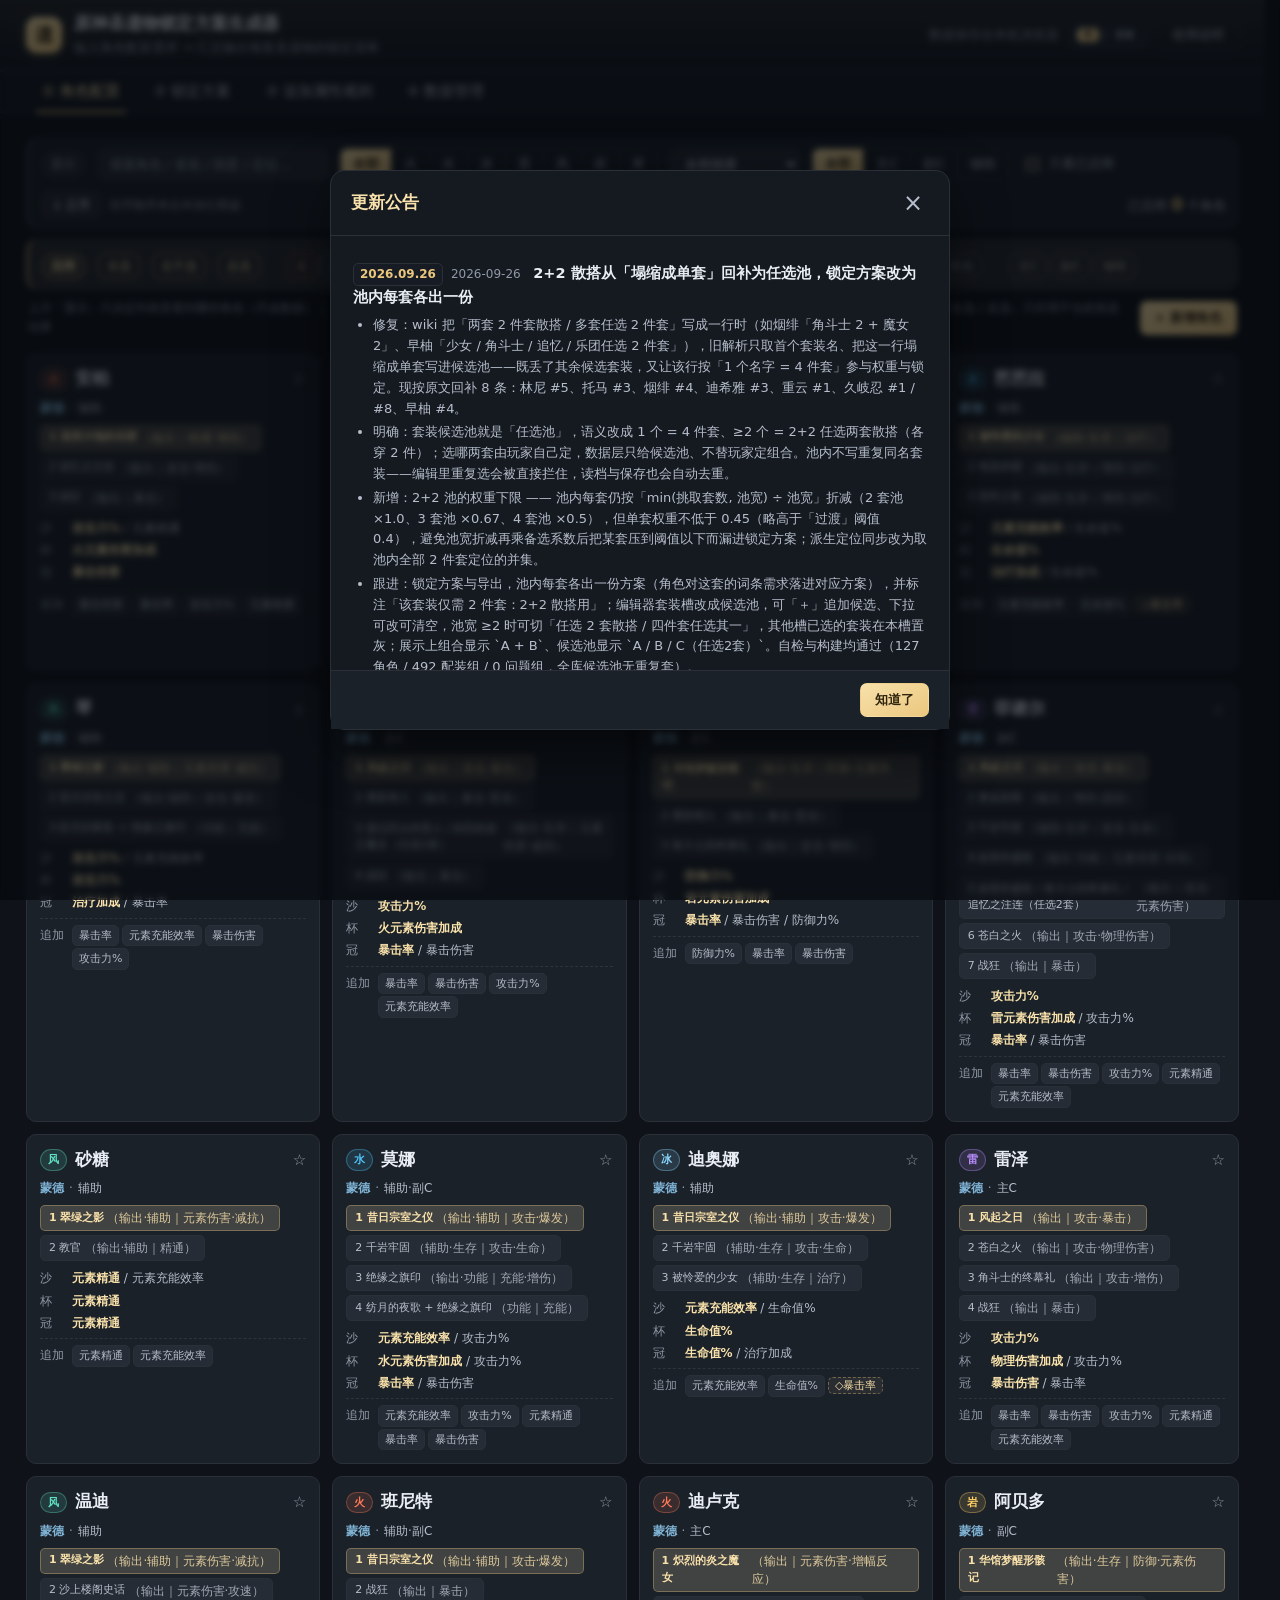
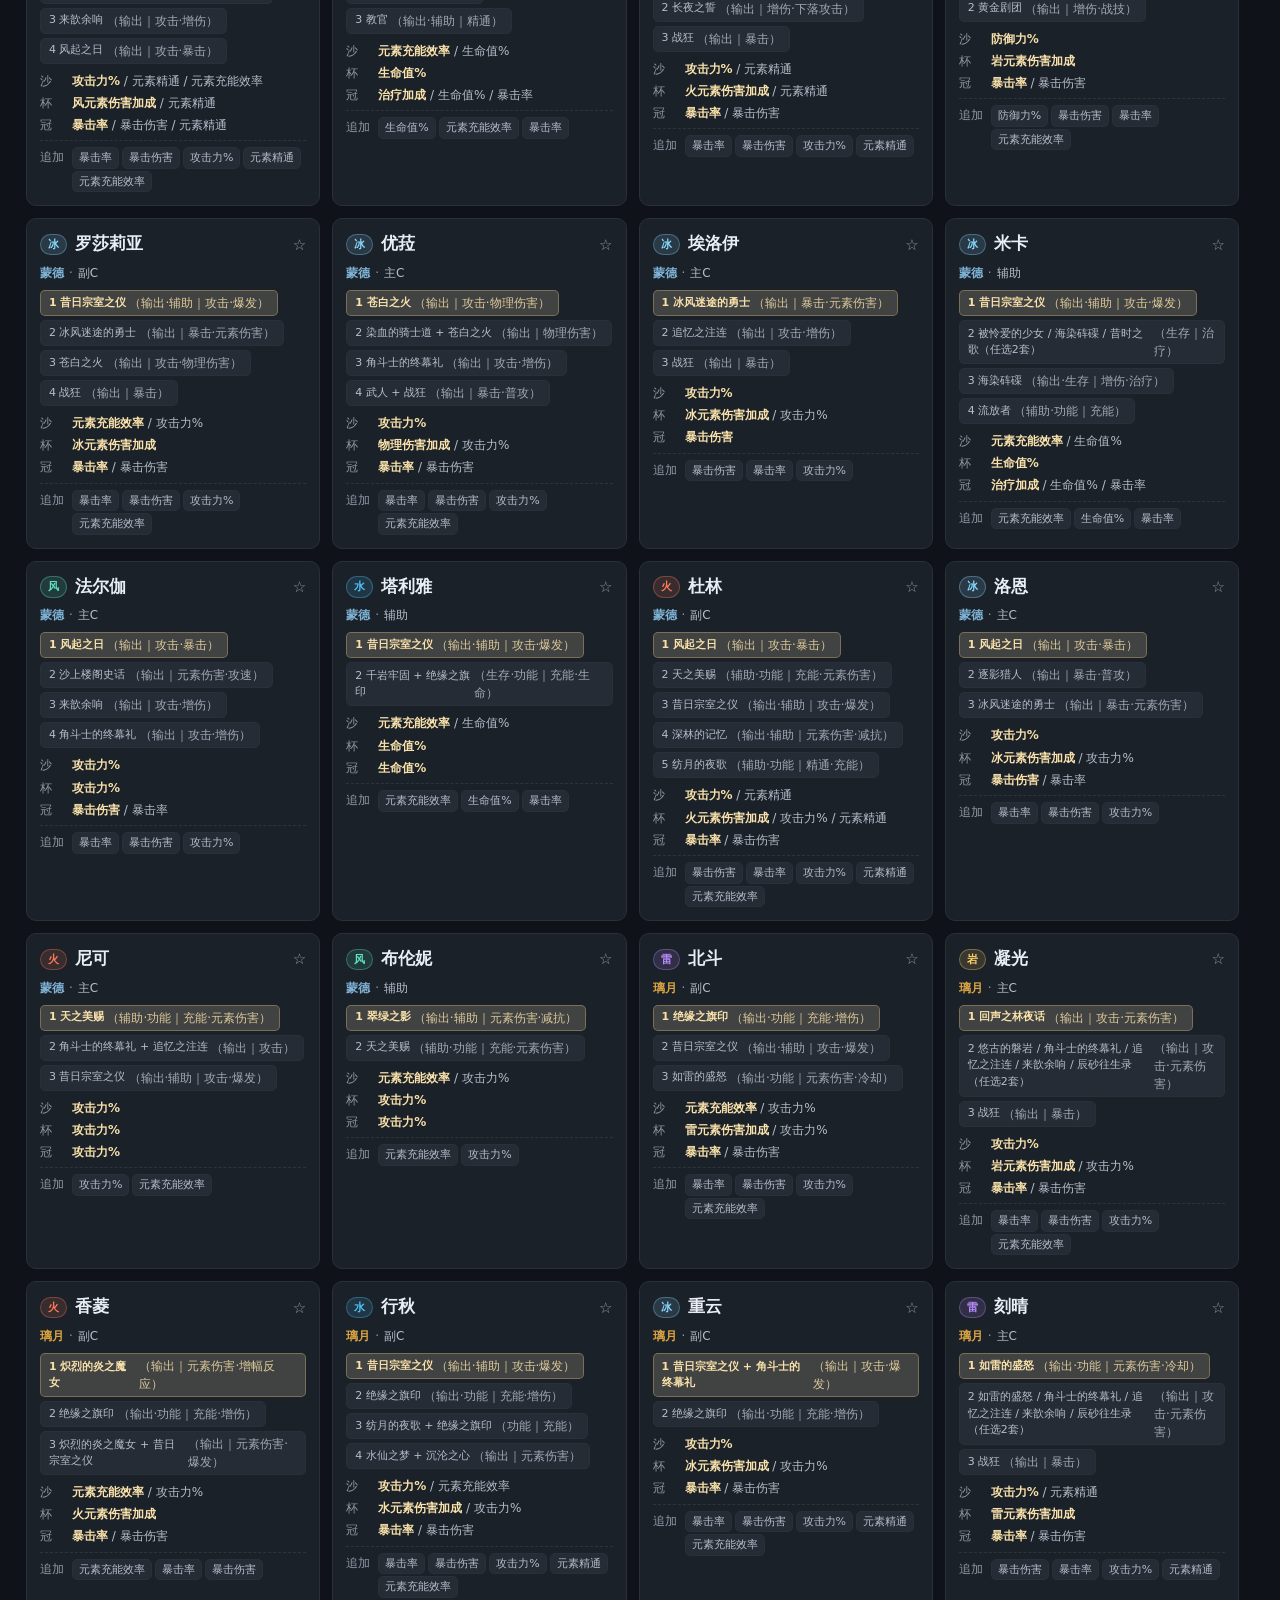
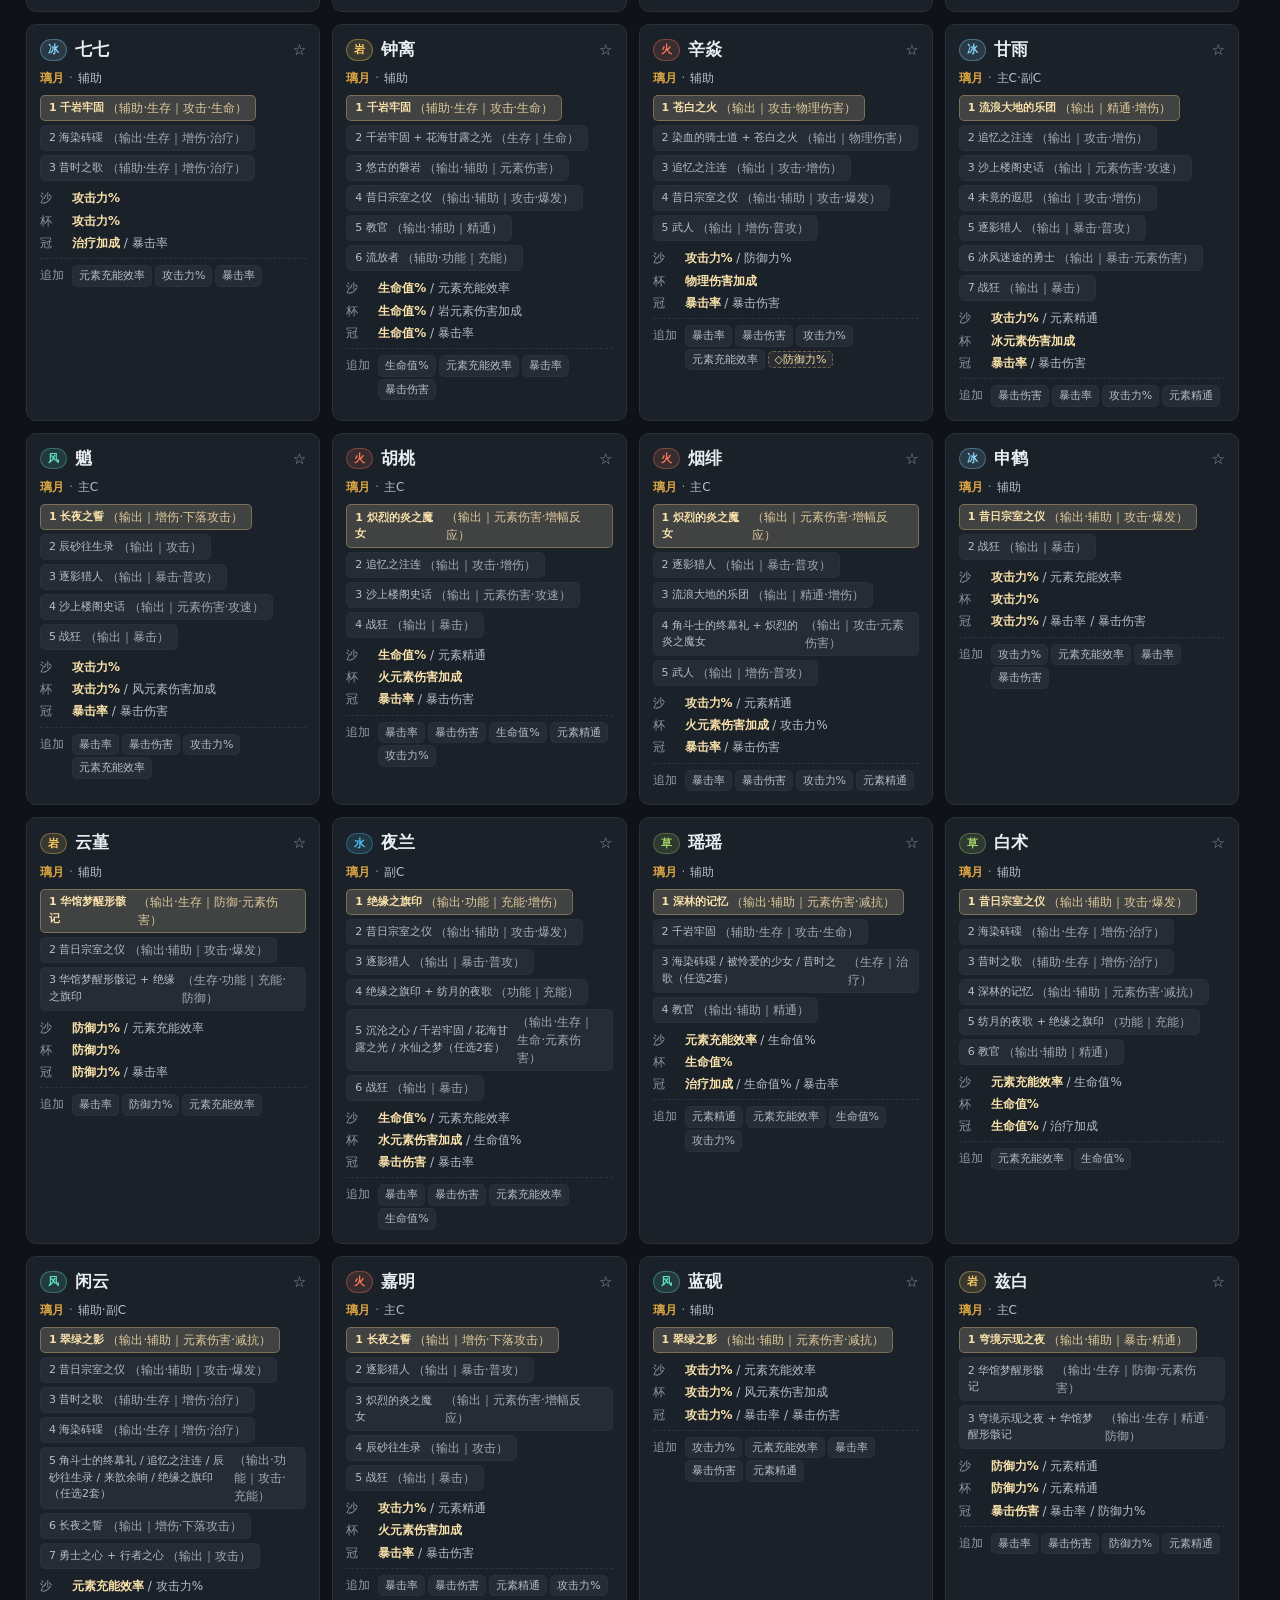
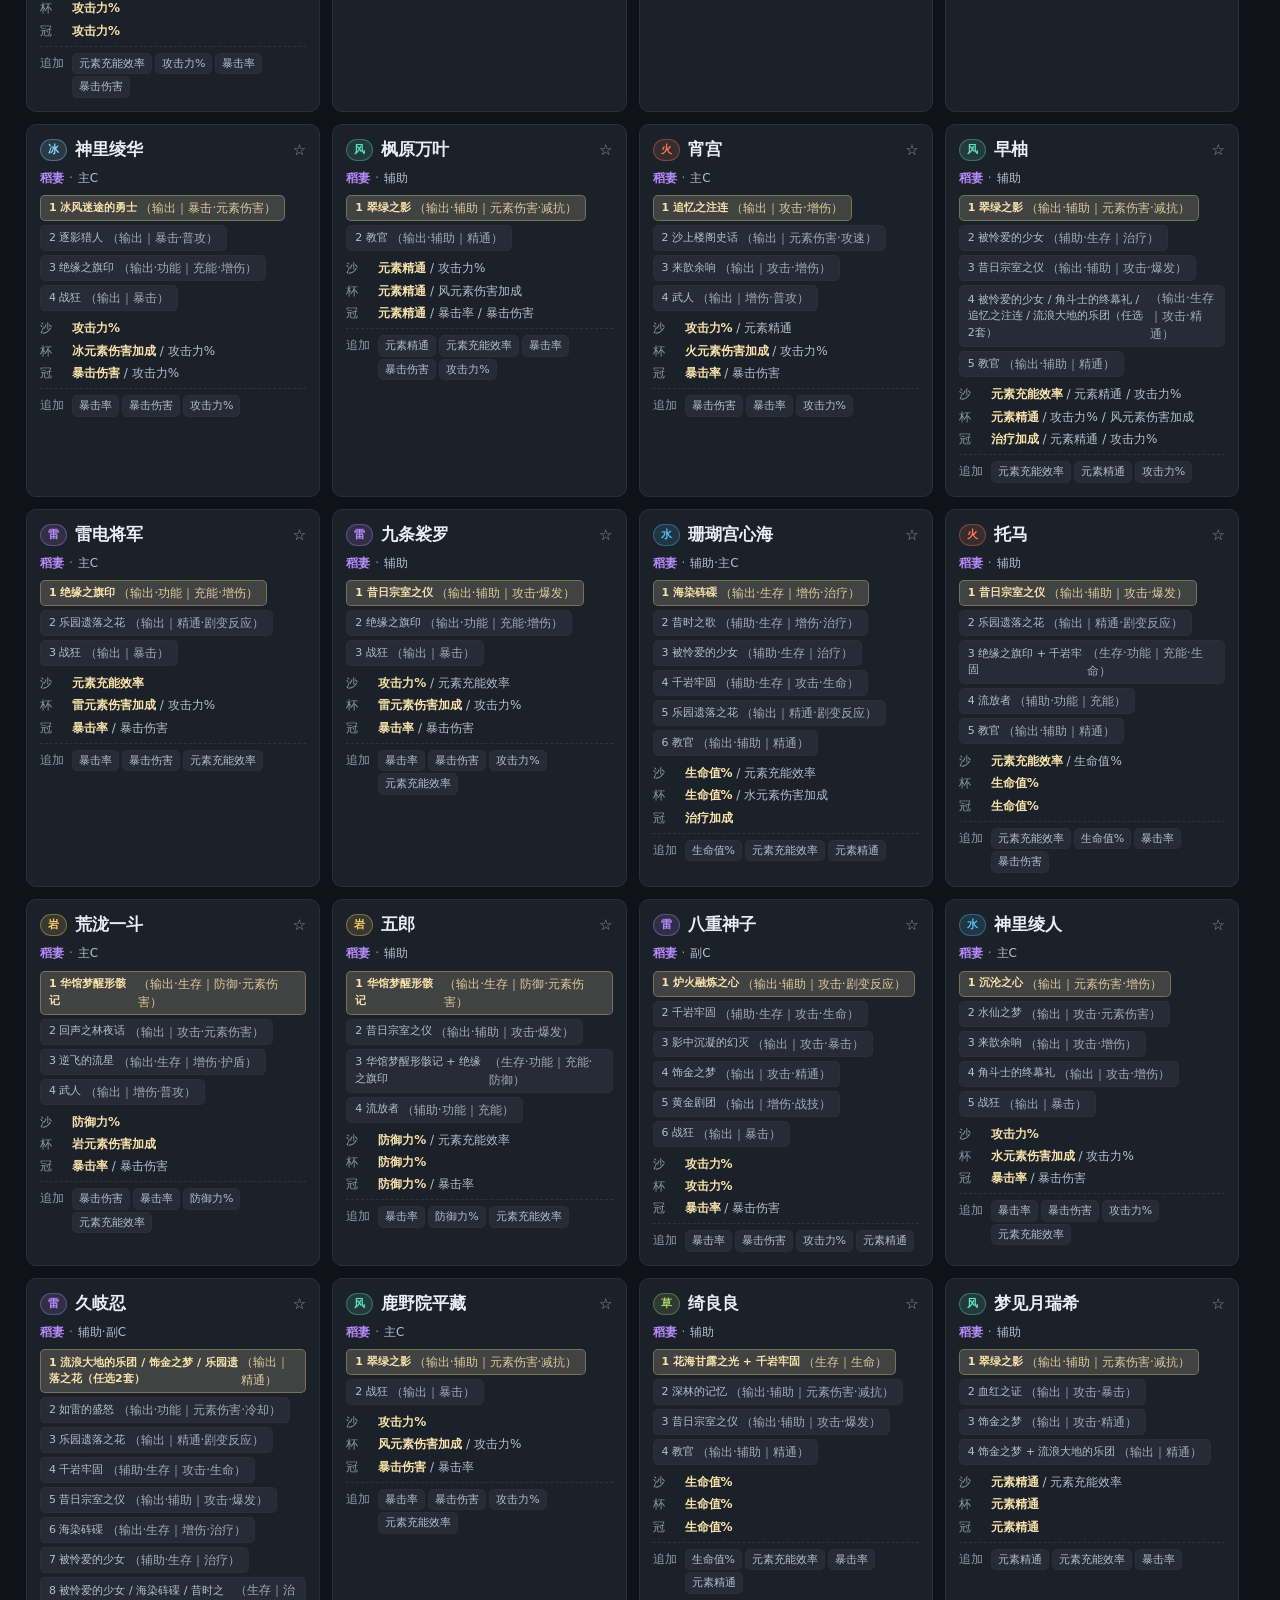
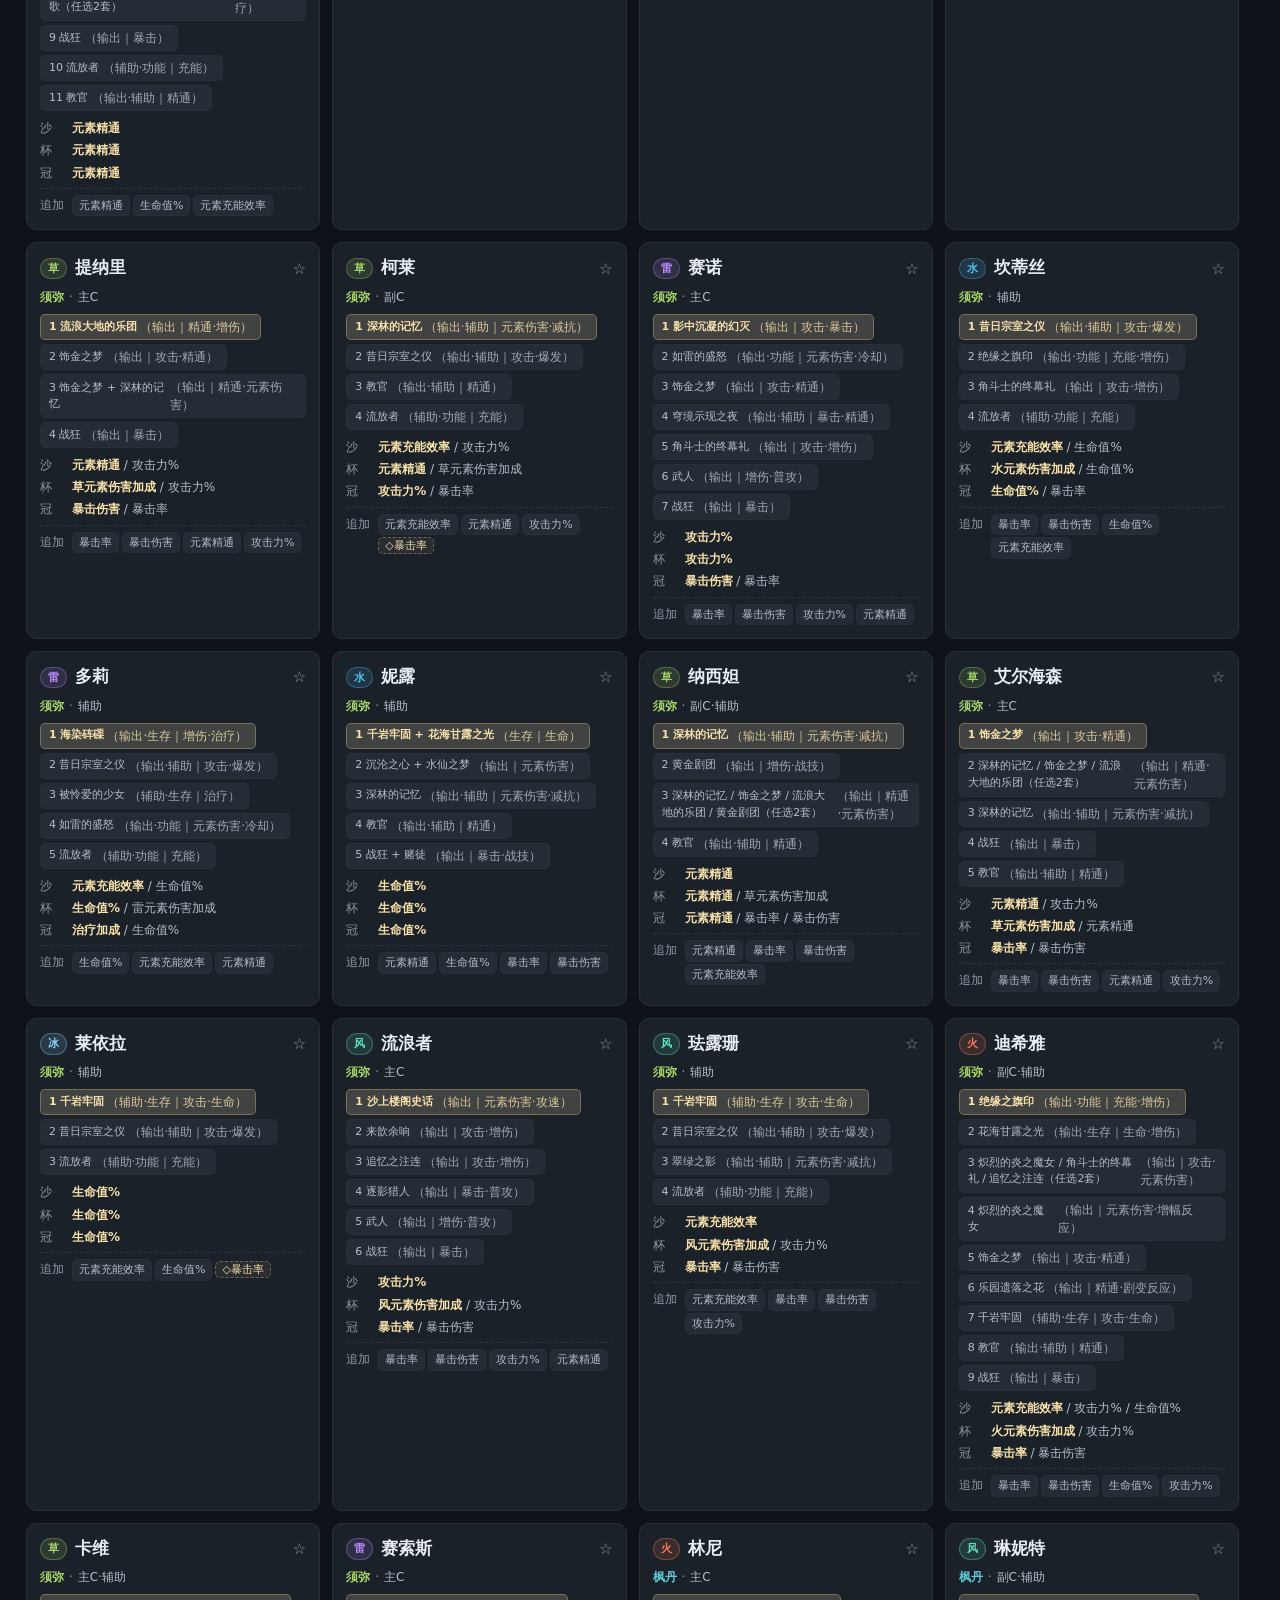
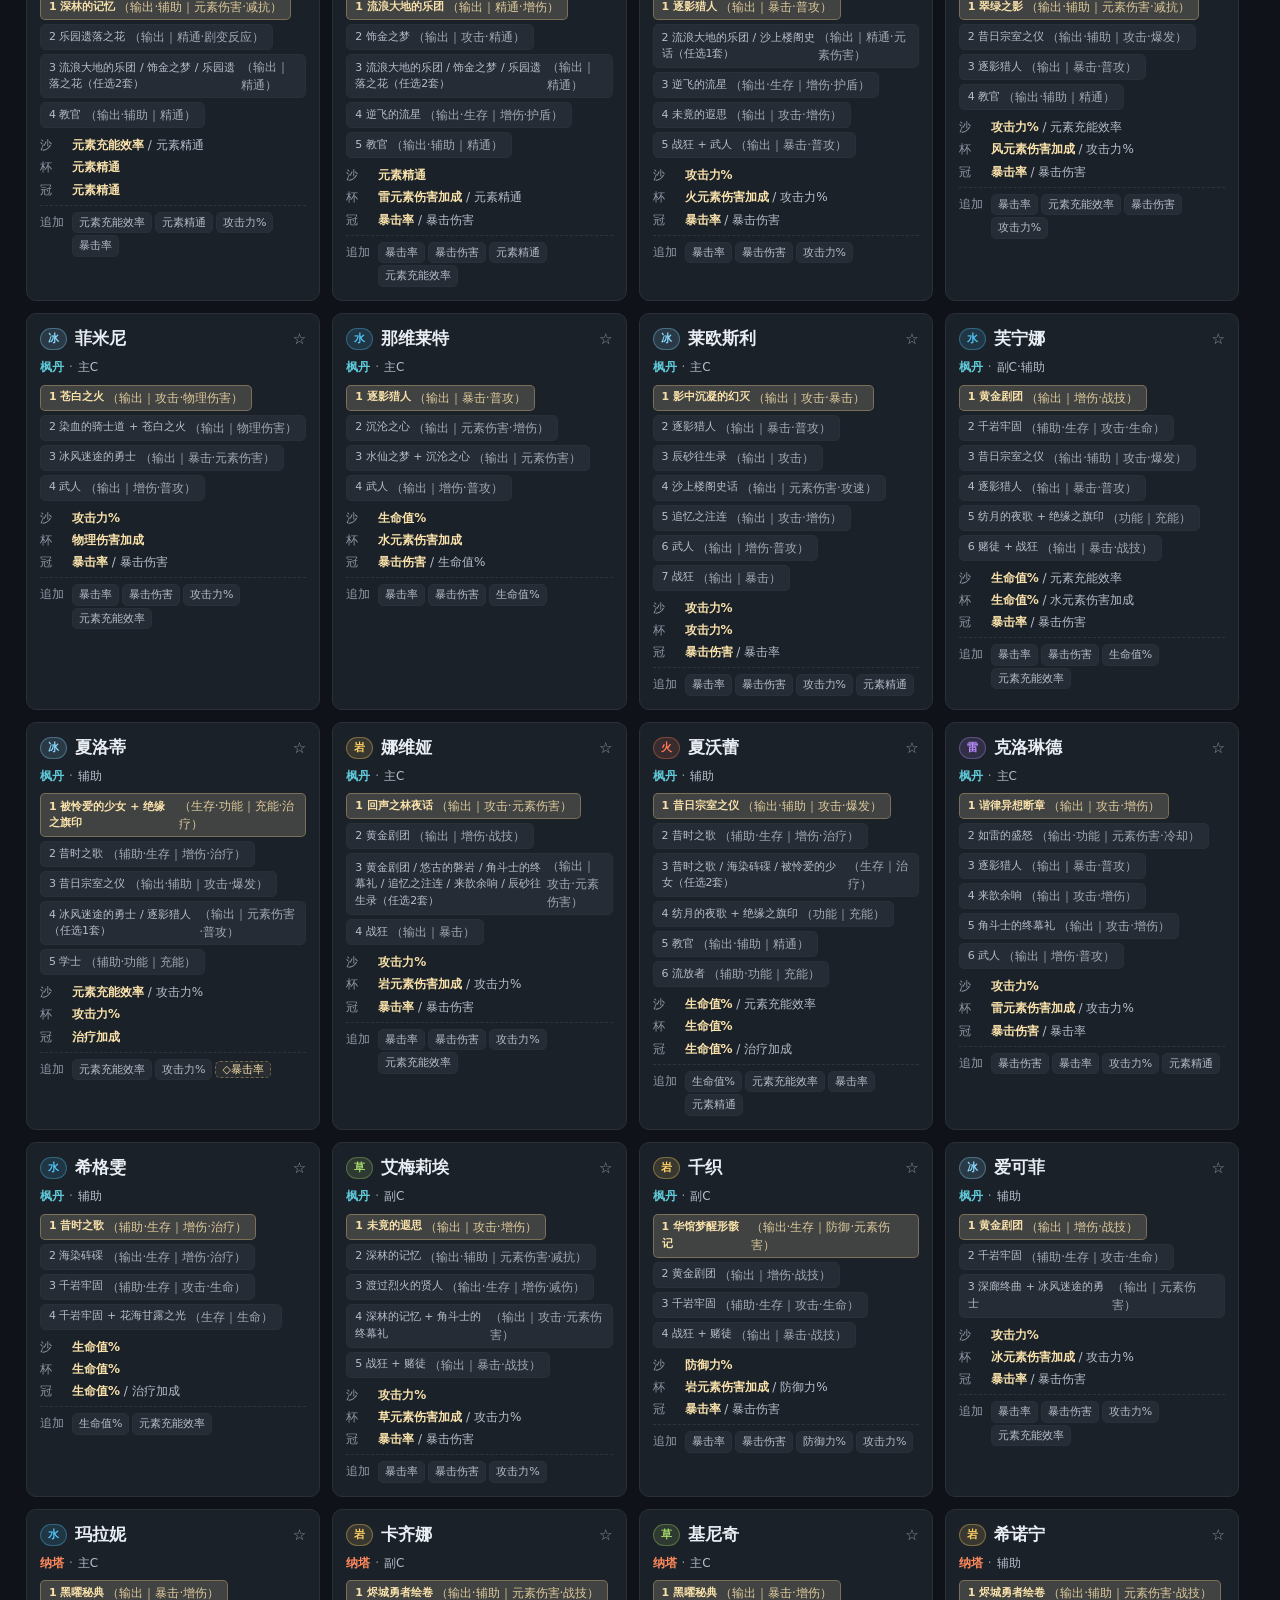
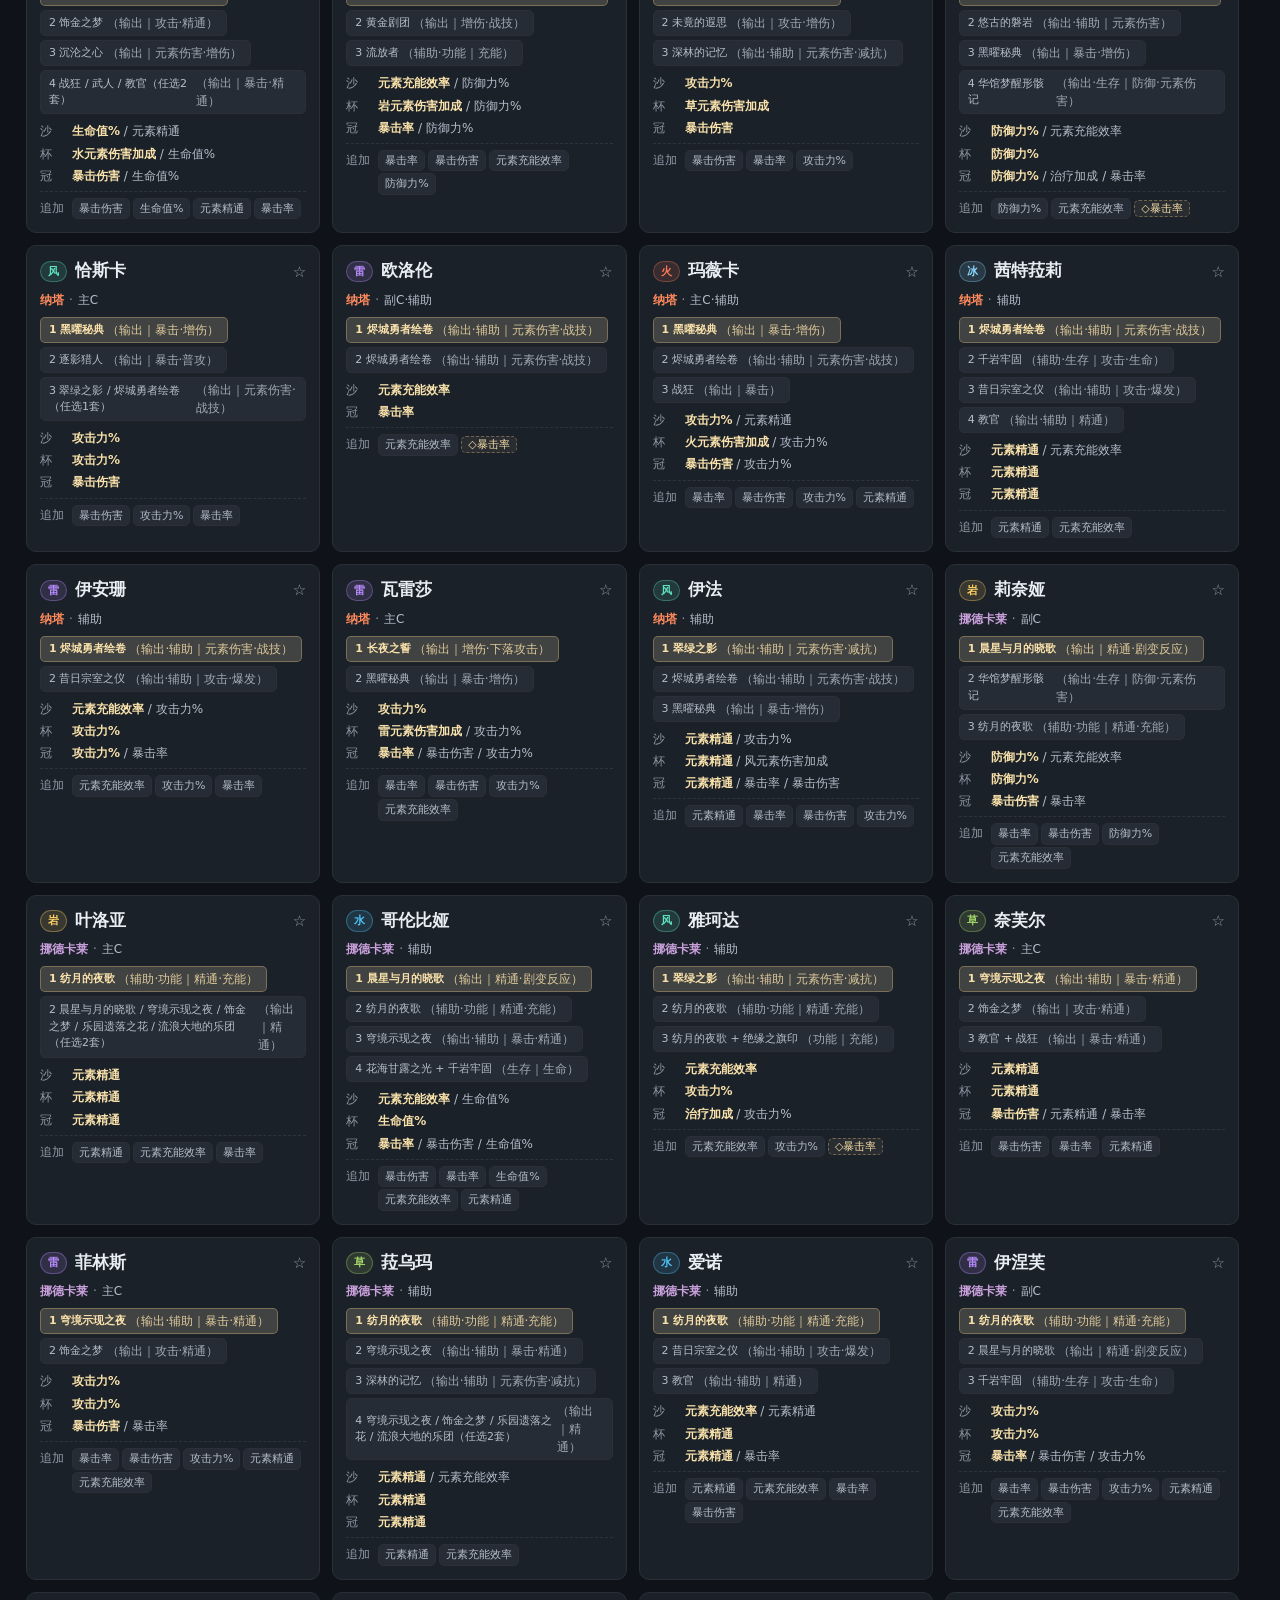
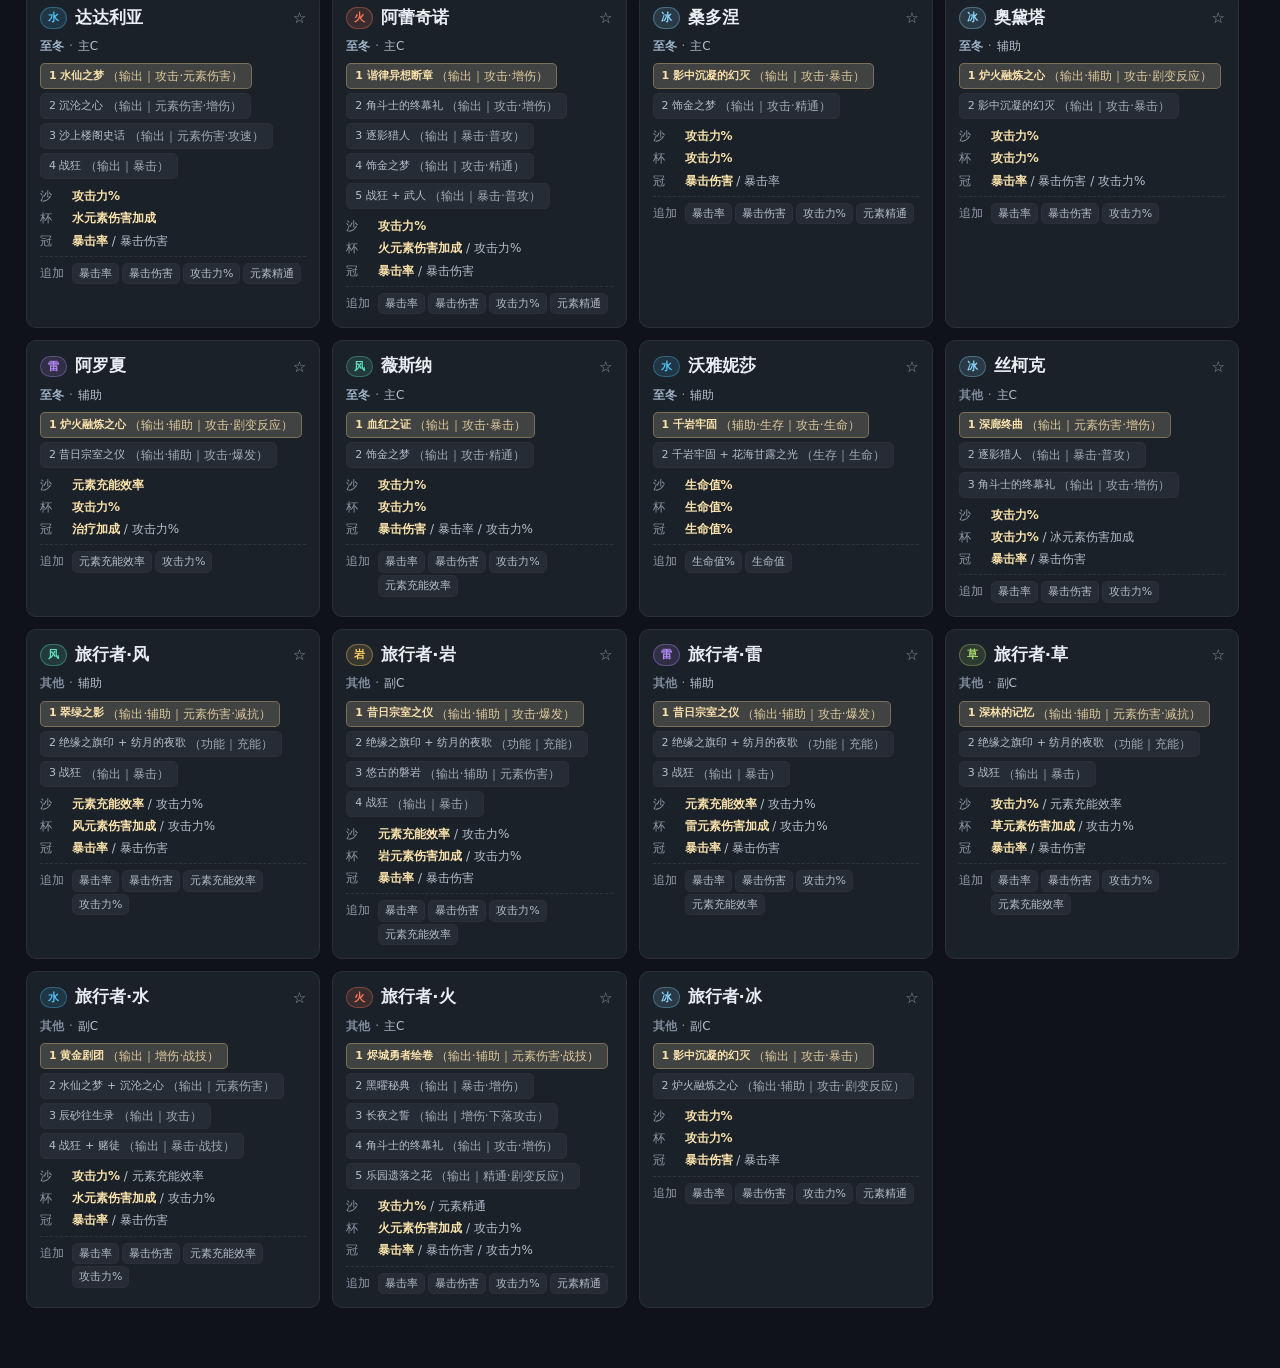
==== src/template.html @ 2331d6f1 "feat(data): 2+2 任选池语义落地——8 条散搭塌缩回补 + 单套权重下限 + 锁定方案标注 - src/data.js / src/app.js: 候选池即任选池（1 套=4 件套，>=" ====
<!DOCTYPE html>
<html lang="zh-CN">
<head>
<meta charset="UTF-8">
<meta name="viewport" content="width=device-width, initial-scale=1.0, viewport-fit=cover">
<meta name="theme-color" content="#101419">
<title>原神圣遗物锁定方案生成器</title>
<link rel="stylesheet" href="styles.css">
</head>
<body>

<header class="topbar">
  <div class="brand">
    <span class="logo">遗</span>
    <div>
      <h1>原神圣遗物锁定方案生成器</h1>
      <p class="sub">输入角色配装需求 → 汇总输出每套圣遗物的锁定清单</p>
    </div>
  </div>
  <div class="topbar-right">
    <span id="saveHint" class="save-hint">数据保存在本机浏览器</span>
    <button id="btnLang" class="lang-btn" type="button" aria-label="切换语言（中文 / English）" title="界面与数据名当前为中文，点击切到 English">
      <span class="lang-seg" data-seg="zh">中</span><span class="lang-sep" aria-hidden="true">/</span><span class="lang-seg" data-seg="en">EN</span>
    </button>
    <button id="btnHelp" class="btn ghost" data-en="Instructions" aria-label="使用说明">使用说明</button>
  </div>
</header>

<nav class="tabs">
  <button class="tab active" data-tab="chars"><span class="t-long">① 角色配置</span><span class="t-short">① 角色</span></button>
  <button class="tab" data-tab="plan"><span class="t-long">② 锁定方案</span><span class="t-short">② 方案</span></button>
  <button class="tab" data-tab="subs"><span class="t-long">③ 追加属性规则</span><span class="t-short">③ 追加属性</span></button>
  <button class="tab" data-tab="data"><span class="t-long">④ 数据管理</span><span class="t-short">④ 数据</span></button>
</nav>

<main>
  <!-- ============ 角色配置 ============ -->
  <section id="tab-chars" class="tabpane active">
    <!-- 「显示」行：只决定列表里看到哪些角色，不改任何数据 -->
    <div class="toolbar wrap filter-bar">
      <span class="bar-tag" data-en="View">显示</span>
      <input id="charSearch" type="search" placeholder="搜索角色 / 套装 / 国度 / 定位…">
      <!-- 三个分类各包一层 .f-grp：分类名与选项条绑成一个整体，窄屏才能各占一行且互不挤压。
           桌面端 .f-grp 是 display:contents（等于不存在），整行排布与包之前完全一致。 -->
      <span class="f-grp">
        <span class="grp-tag" data-en="Element">属性</span>
        <div class="seg" id="elemFilter">
          <button class="seg-btn active" data-elem="all">全部</button>
          <button class="seg-btn" data-elem="pyro">火</button>
          <button class="seg-btn" data-elem="hydro">水</button>
          <button class="seg-btn" data-elem="cryo">冰</button>
          <button class="seg-btn" data-elem="electro">雷</button>
          <button class="seg-btn" data-elem="anemo">风</button>
          <button class="seg-btn" data-elem="geo">岩</button>
          <button class="seg-btn" data-elem="dendro">草</button>
        </div>
      </span>
      <span class="f-grp">
        <span class="grp-tag" data-en="Region">国度</span>
        <select id="regionFilter" class="sel-flat" aria-label="国度" title="国度"><option value="all">全部国度</option></select>
      </span>
      <span class="f-grp">
        <span class="grp-tag" data-en="Role">定位</span>
        <div class="seg" id="roleFilter">
          <button class="seg-btn active" data-role="all">全部</button>
          <button class="seg-btn" data-role="maindps">主C</button>
          <button class="seg-btn" data-role="subdps">副C</button>
          <button class="seg-btn" data-role="support">辅助</button>
        </div>
      </span>
      <label class="chk"><input type="checkbox" id="onlyEnabled"> 只看已启用</label>
      <span class="sort-bar" id="charSortBar"></span>
      <span class="spacer"></span>
      <span id="filterCount" class="count-badge hidden">筛出 <b>0</b> / 0 个</span>
      <span class="count-badge">已启用 <b id="enabledCount">0</b> 个角色</span>
    </div>

    <!-- 「启用」行：真正勾选 / 取消勾选角色（写入数据），与上方只管显示的一行分开。
         属性 / 国度 / 定位各包一层 .batch-grp：桌面端分类名不占位、仍靠发丝分隔线分组；
         窄屏则每类各占一行「分类名 + 单行可横滑的选项条」，与上方「显示」行同一形态（见 styles.css 的 ≤560px 段）。 -->
    <div class="toolbar batch-bar enable-bar">
      <span class="bar-tag on" data-en="Enable">启用</span>
      <button class="btn sm" data-batch="all">全选</button>
      <button class="btn sm" data-batch="none">全不选</button>
      <button class="btn sm" data-batch="invert">反选</button>
      <span class="bar-div"></span>
      <span class="batch-grp">
        <span class="grp-tag" data-en="Element">属性</span>
        <span class="btn-grp" id="elemBatch" role="group" aria-label="按属性" title="按属性"></span>
      </span>
      <span class="bar-div"></span>
      <span class="batch-grp">
        <span class="grp-tag" data-en="Region">国度</span>
        <span class="btn-grp" id="regionBatch" role="group" aria-label="按国度" title="按国度"></span>
      </span>
      <span class="bar-div"></span>
      <span class="batch-grp">
        <span class="grp-tag" data-en="Role">定位</span>
        <span class="btn-grp" id="roleBatch" role="group" aria-label="按定位" title="按定位"></span>
      </span>
    </div>
    <!-- 启用区下方一行：说明文字 + 「新增角色」（按钮不再挤在「显示」行末尾跟计数徽标抢位置）。
         说明整段较长，窄屏收起成一行「<details>」入口（默认收起，由 app.js 按媒体查询决定），
         桌面端保持常显。 -->
    <div class="enable-foot">
      <details class="foot-more">
        <summary data-en="What's the difference between &quot;View&quot; and &quot;Enable&quot;?">「显示」和「启用」有什么区别？</summary>
        <p class="batch-hint" data-en="&quot;View&quot; only decides which characters you see in the list (no data change); &quot;Enable&quot; actually ticks / unticks characters. Element / Region / Role: tap once to select a whole category, tap again to clear it; categories stack. Applies to <b>all characters</b> — &quot;Select all&quot; / &quot;Invert&quot; only affect the filtered result.">上方「显示」只决定列表里看到哪些角色（不改数据）；「启用」才真正勾选 / 取消勾选角色。属性 / 国度 / 定位：点一次全选该类、再点取消，可叠加；对<b>全部角色</b>生效，「全选 / 反选」只作用于当前筛选结果</p>
      </details>
      <button id="btnAddChar" class="btn primary">+ 新增角色</button>
    </div>

    <div id="charGrid" class="char-grid"></div>
  </section>

  <!-- ============ 锁定方案 ============ -->
  <section id="tab-plan" class="tabpane">
    <div class="toolbar wrap">
      <span class="seg" id="planStarSeg" title="按套装稀有度筛选（四星套为过渡推荐）">
        <button type="button" class="seg-btn active" data-star="all" data-en="All">全部</button>
        <button type="button" class="seg-btn" data-star="5" data-en="5★">五星</button>
        <button type="button" class="seg-btn" data-star="4" data-en="4★">四星</button>
      </span>
      <label class="fld">套装筛选
        <select id="planSetFilter"><option value="all">全部套装</option></select>
      </label>
      <label class="fld">部位筛选
        <select id="planSlotFilter">
          <option value="all">全部部位</option>
          <option value="sands">时之沙</option>
          <option value="goblet">空之杯</option>
          <option value="circlet">理之冠</option>
        </select>
      </label>
      <span class="spacer"></span>
      <label class="chk"><input type="checkbox" id="planHideUnused" checked> 隐藏无人需要的套装</label>
      <label class="chk"><input type="checkbox" id="planAltBuild" checked> 计入备选配装</label>
      <label class="chk"><input type="checkbox" id="planDetail"> 显示详细件数</label>
      <span class="sort-bar" id="planSortBar"></span>
      <span class="spacer"></span>
      <button id="btnCopyGame" class="btn primary">复制游戏内方案</button>
      <button id="btnCopyPlan" class="btn">复制清单</button>
      <button id="btnCsvPlan" class="btn">导出 CSV</button>
      <button id="btnPrint" class="btn">打印 / 存 PDF</button>
    </div>

    <div id="pickInfo" class="pick-info"></div>

    <div class="card kr-card" id="krCard">
      <h3 class="kr-head">
        <button id="krFold" class="kr-fold" type="button" aria-expanded="true" title="收起这一模块（只是不显示，启用的规则照常生效）">▾</button>
        <span class="kr-head-txt" data-en="🧩 Loose / transitional keep rules">🧩 散件 / 过渡 保留规则</span>
        <span id="krCount" class="kr-count"></span>
      </h3>
      <div id="krBody" class="kr-body">
        <p class="muted small" data-en="Artifacts worth keeping regardless of any character — either because the <b>main stat itself is rare</b> or because they work as a <b>transitional 2-piece</b> (an elemental DMG goblet, for example). Every enabled rule produces one <b>candidate plan</b> in the candidate area below, with the <b>same weight</b> as character clusters; merge it into a character plan or adopt it on its own. <b>Built-in rules are editable too</b> — hit &quot;Edit&quot; to change name / description / slot / main stats / substats / &#9733;required. The arrow on the left of the heading <b>collapses the whole block</b>: that only hides it, enabled rules keep producing candidates.">与具体角色无关、只因「主要属性本身稀有」或「能当过渡 2 件套」就该留的圣遗物（例如元素伤害杯）。每条启用的规则会生成一份<b>候选方案</b>，与角色聚类结果<b>同权</b>，可「并入」某个角色方案或单独采纳。
          <br><b>内置规则也能改</b>：点「编辑」修改名称 / 描述 / 部位 / 主要属性 / 追加属性 / ★必须。点标题左侧箭头可<b>收起整个模块</b>——只是不再显示，已启用的规则照常生成候选方案。</p>
        <div class="toolbar wrap kr-bar">
          <button id="btnKrNew" class="btn primary" data-en="+ New custom rule">＋ 新增自定义规则</button>
        </div>
        <div id="keepRuleList" class="kr-list"></div>
      </div>
    </div>

    <div id="planSummary" class="summary-strip"></div>
    <h2 class="print-only">原神圣遗物锁定清单</h2>
    <p class="print-only print-meta" id="printMeta"></p>
    <div id="planBody"></div>
  </section>

  <!-- ============ 追加属性规则 ============ -->
  <section id="tab-subs" class="tabpane">
    <div class="two-col">
      <div class="card">
        <h3>通用分档规则</h3>
        <p class="muted small" data-en="Auto-summarised from the characters you enabled: a main-stat whitelist plus the substat rules to copy into the game.">根据你启用的角色自动汇总：主要属性白名单 + 追加属性判定逻辑，游戏内照此锁定即可。</p>
        <div id="subRules"></div>
      </div>

      <div class="card">
        <h3>胚子评分器</h3>
        <p class="muted small" data-en="Enter an artifact to see at a glance whether it is worth keeping.">输入一件圣遗物的信息，快速判断值不值得留。</p>
        <div class="form-row">
          <label class="fld">套装
            <select id="scoreSet"><option value="">（不限）</option></select>
          </label>
          <label class="fld">部位
            <select id="scoreSlot"></select>
          </label>
        </div>
        <div class="form-row">
          <label class="fld">主要属性
            <select id="scoreMain"></select>
          </label>
        </div>
        <div id="scoreSubs" class="sub-inputs"></div>
        <div id="scoreResult" class="score-result"></div>
      </div>
    </div>

    <div class="card">
      <h3>各套装推荐追加属性</h3>
      <p class="muted small" data-en="Aggregated from the <b>ordering</b> of every character that wants this set: earlier = more characters ranked it first; &#9733; = most characters marked it &quot;Required&quot; (the lock plan&#39;s &#9733;Required). Needs are counted <b>per build</b>.">按该套装下所有需求角色的<b>排序</b>汇总：越靠前 = 越多人排在前面；★ = 多数角色标为「必选」。需求<b>按配装组</b>统计。</p>
      <div id="setSubTable"></div>
    </div>
  </section>

  <!-- ============ 数据管理 ============ -->
  <section id="tab-data" class="tabpane">
    <div class="card">
      <h3>圣遗物套装管理</h3>
      <p class="muted small" data-en="Add or remove sets, edit the 2-piece / 4-piece effects, reorder them. Built-in sets are only &quot;hidden&quot; and can be restored any time. Hit the button below to work in a popup.">增删套装、改 2 件套 / 4 件套效果、上下移排序；内置套装只是「隐藏」，可随时恢复。点下面按钮在浮窗里操作。</p>
      <button id="btnOpenSetMgr" class="btn primary">打开套装管理</button>
    </div>
    <div class="card">
      <h3>备份与恢复</h3>
      <p class="muted small" data-en="Your config lives in this browser&#39;s local storage — export a backup before switching devices or clearing the cache. It contains only your custom data and edits to built-in data, and is merged into the current library on import. <br><b>&quot;Restore built-in defaults&quot;</b> resets the local save to the built-in library and clears all custom edits; a normal browser refresh only reloads the page and does <b>not</b> clear local storage.">配置保存在浏览器本地存储，换设备或清缓存前请先导出；备份只含你的自定义数据与对内置数据的修改，导入时合并进当前系统库。<br>
        <b>「恢复内置默认库」</b>会把本机存档重置为内置库并清除全部自定义修改；浏览器普通「刷新」只重载页面、<b>不会</b>清存档。</p>
      <div class="btn-row">
        <button id="btnExportJson" class="btn primary" data-en="Export config (JSON)">导出配置 JSON</button>
        <button id="btnImportJson" class="btn" data-en="Import config (JSON)">导入配置 JSON</button>
        <input type="file" id="fileImport" accept=".json" hidden>
        <button id="btnClearEnabled" class="btn" data-en="Clear enabled state">清空启用状态</button>
        <button id="btnReset" class="btn danger" data-en="Restore built-in defaults (hard reset)">恢复内置默认库（硬刷新）</button>
      </div>
    </div>

    <div class="card">
      <h3>更新日志 <span id="appVersion" class="muted small"></span></h3>
      <p class="muted small" data-en="The built-in character and artifact data is maintained by hand as the game updates; every change is logged here. A major update pops up the notice once the first time you open the app.">内置角色 / 圣遗物随游戏版本手工维护，这里记录每次更新改了什么。大版本更新后首次打开会弹一次公告。</p>
      <div id="chgLog" class="chg-log"></div>
      <div class="btn-row">
        <button id="btnShowNotice" class="btn">查看更新公告</button>
      </div>
    </div>

    <div class="card">
      <h3>关于数据</h3>
      <ul class="muted small notes">
        <li data-en="Built-in data covers <b id='statCharCount'>0</b> characters and <b id='statSetCount'>0</b> artifact sets, compiled from common community recommendations. Please verify as the game updates.">内置 <b id="statCharCount">0</b> 个角色、<b id="statSetCount">0</b> 个套装，整理自社区常见推荐，随版本变动请自行校正。</li>
        <li data-en='Weights for "primary / secondary" builds: primary = 1.0, secondary = 0.5. Main-stat priority 1/2/3 weights = 1.0 / 0.5 / 0.25.'>「主推 / 备选」权重：主推 = 1.0，备选 = 0.5；主要属性优先级 1/2/3 权重 = 1.0 / 0.5 / 0.25。</li>
        <li data-en="Recommended keep count = the number of characters for which this main stat is the best choice (a character with multiple builds is counted once), ranging 1–4; a 2+2 build needs fewer pieces per set and is counted at a 0.6 factor.">建议保留件数 = 以该主要属性为最优解的角色数（同一角色多套配装不重复计数），区间 1–4；2+2 配装对单套需求更低，按 0.6 系数折算。</li>
        <li data-en="Main-stat / sub-stat requirements are saved per build group, so a single character can have different stat needs when switching sets.">主要属性 / 追加属性需求<b>按配装组</b>分别保存：同一角色换套装时可以有不同的词条需求。</li>
        <li class="i18n-en-only" data-en="English translations are AI-generated, not fully proofread, and may not cover every piece of the interface. Please excuse any omissions or awkward wording."></li>
      </ul>
    </div>
  </section>
</main>

<!-- ========== 角色编辑浮窗 ========== -->
<div id="modalMask" class="modal-mask hidden"></div>
<div id="charDrawer" class="modal modal-lg hidden">
  <div class="drawer-head">
    <h2 id="drawerTitle">编辑角色</h2>
    <button id="btnCloseDrawer" class="icon-btn">×</button>
  </div>
  <div id="drawerBody" class="drawer-body"></div>
  <div class="drawer-foot">
    <button id="btnDeleteChar" class="btn danger hidden">删除角色</button>
    <button id="btnRestoreChar" class="btn hidden" title="把名字 / 元素 / 国度 / 定位 / 备注 / 来源 / 全部配装一次性还原成内置数据">还原内置</button>
    <span class="spacer"></span>
    <button id="btnCancelEdit" class="btn ghost">关闭</button>
  </div>
</div>

<!-- ========== 配装编辑（二层浮窗，盖在角色浮窗之上） ========== -->
<div id="buildMask" class="modal-mask mask-l2 hidden"></div>
<div id="buildBox" class="modal modal-lg modal-l2 hidden">
  <div class="drawer-head">
    <h2 id="bmTitle">编辑配装</h2>
    <button id="bmX" class="icon-btn" title="关闭">×</button>
  </div>
  <div class="modal-body">
    <div class="bm-sets">
      <span id="bmSets" class="bm-set-list"></span>
      <button type="button" class="btn sm" id="bmAddSet" title="再加一个候选套装：两套及以上即「任选两套散搭（2+2）」">＋ 候选套装</button>
      <span id="bmKind" class="bm-kind"></span>
    </div>
    <div class="bm-row">
      <label class="fld" id="bmNeedWrap">形态
        <select id="bmNeed">
          <option value="">自动（候选 ≥2 套 = 任选 2 套散搭）</option>
          <option value="2">二件套散搭（2+2：候选中任选 2 套，各穿 2 件）</option>
          <option value="4">四件套（候选中任选 1 套，穿满 4 件）</option>
        </select>
      </label>
      <span class="muted small">候选池内的每一套都会单独落到锁定方案；具体选哪套由你在游戏里决定。</span>
    </div>
    <div class="bm-row">
      <label class="chk"><input type="checkbox" id="bmPrio"> 设为主推（第 1 组默认主推，同一角色只可有一组主推）</label>
      <label class="fld">📋 套用…
        <select id="bmCopyFrom">
          <option value="">（不改，保持当前）</option>
        </select>
      </label>
    </div>
    <div class="fgroup">
      <span class="glabel">功能定位 <span class="hint" data-en="Derived from set effects (read-only) — 4-piece = 2pc ∪ 4pc; 2+2 = union of both 2pc. Edit them in “Set manager”.">由套装效果派生（只读）：单套 = 2 件套 ∪ 4 件套；2+2 = 两套 2 件套的并集。要改请去「套装管理」。</span></span>
      <div id="bmRoles" class="role-chks readonly"></div>
    </div>
    <div id="bmMainBox"></div>
    <div class="fgroup">
      <span class="glabel">追加属性需求 <span class="hint">越靠前越想要；★ = 游戏内锁定方案的「必须」</span></span>
      <div class="ms-list" id="bmSubs"></div>
      <button type="button" class="btn sm" id="bmAddSub">+ 添加追加属性…</button>
    </div>
    <p class="muted small">改完请点右下角<b>「保存」</b>才生效；点「取消」或关掉窗口，改动会全部丢弃。</p>
  </div>
  <div class="drawer-foot">
    <button id="bmRestore" class="btn hidden">还原这一组</button>
    <span class="spacer"></span>
    <button id="bmCancel" class="btn">取消</button>
    <button id="bmSave" class="btn primary">保存</button>
  </div>
</div>

<!-- ========== 属性选择（三层浮窗，盖在配装浮窗之上） ========== -->
<div id="pickMask" class="modal-mask mask-l3 hidden"></div>
<div id="pickBox" class="modal modal-l3 hidden">
  <div class="drawer-head">
    <h2 id="pickTitle">选择属性</h2>
    <button id="pickX" class="icon-btn" title="关闭">×</button>
  </div>
  <div class="modal-body">
    <p class="muted small" id="pickHint" data-en="Pick one; earlier entries are more wanted."></p>
    <div id="pickList" class="pick-list"></div>
  </div>
  <div class="drawer-foot">
    <span class="spacer"></span>
    <button id="pickCancel" class="btn">取消</button>
  </div>
</div>

<!-- ========== 更新公告 ========== -->
<div id="noticeMask" class="modal-mask hidden"></div>
<div id="noticeBox" class="modal hidden">
  <div class="drawer-head">
    <h2>更新公告</h2>
    <button id="btnCloseNotice" class="icon-btn">×</button>
  </div>
  <div class="modal-body" id="noticeBody"></div>
  <div class="drawer-foot">
    <span class="spacer"></span>
    <button id="btnNoticeOk" class="btn primary">知道了</button>
  </div>
</div>

<!-- ========== 使用说明 ========== -->
<div id="helpMask" class="modal-mask hidden"></div>
<div id="helpBox" class="modal hidden">
  <div class="drawer-head">
    <h2>使用说明</h2>
    <button id="btnCloseHelp" class="icon-btn">×</button>
  </div>
  <div class="modal-body" data-en-key="help">
    <h4>三步走</h4>
    <ol>
      <li><b>① 角色配置</b>：顶部可按<b>元素 / 国度 / 定位</b>筛选（三者可叠加，还能配合搜索框与「只看已启用」），
        有筛选时右上角显示「筛出 N / 总数」；旁边「<b>↓ 正序 / ↑ 倒序</b>」可把整个列表反过来（会记住你的选择）。
        勾选你实际要养的角色。点卡片打开<b>编辑浮窗</b>：上面是角色基本信息，下面是配装卡片——
        每张卡片一眼看全套装、三部位主要属性、追加属性，点卡片上的<b>「✎ 编辑」</b>会再弹出一个<b>配装编辑浮窗</b>。
        词条改完点<b>「保存」</b>才生效；点取消 / 关闭 / 浮窗外，会提示「有未保存的修改」再放弃。
        一个角色可以有多组配装（4件套 / 2+2），<b>每组的词条需求分开保存</b>；新增时可以选「空白」或复制现有组，
        删掉的<b>内置预置组</b>还能从「＋ 从预置添加」里选回来。
        角色卡上那排<b>配装按钮</b>（编号 + 套装名 + 功能定位）点一下即切换查看，<b>同时把这一组设为该角色的主推</b>（其余自动降为备选）；
        只改主推顺序<b>不会</b>标「已修改」（角色卡不提示，只是切换展示的属性），点回原主推那组即可。</li>
      <li><b>改错了怎么办</b>：配装卡片与角色卡片上都可能出现<b>「已修改」</b>徽标——说明这一项已经和内置数据不一样了。
        单组改坏 → 卡片上<b>「整组还原」</b>（套装 + 词条 + 主推一起回到内置原样）；
        只是把谁设成主推搞乱了 → 配装区上方会多出<b>「↩ 重置顺序」</b>（只动主推，不碰词条），并在出厂主推那张卡片上标<b>「内置主推」</b>供对照；
        整个角色改乱 → 编辑浮窗左下角<b>「还原内置」</b>（名字 / 元素 / 国度 / 定位 / 备注 / 来源 / 全部配装一次性还原）。
        删掉的内置配装组可以在「＋ 从预置添加」里选回来。</li>
      <li><b>内置数据会随版本更新</b>：你<b>没动过</b>的配装组会自动跟着仓库里的新数据走；
        你<b>自己改过</b>的组一律保留不动（卡片上标「已修改」），想用新版就再点一次还原。</li>
      <li><b>② 锁定方案</b>：每个套装给出「游戏内锁定方案<b>候选</b>」——按角色的<b>追加属性需求</b>自动聚类，每个方案的
        <b>五个部位共用同一份追加属性条件</b>，主要属性逐部位列出，照着填进游戏即可。
        <b>没有槽位上限</b>：候选可以有很多，用「并入…」手动合并、取消勾选「采纳」挑掉不要的，收敛到游戏内每套至多 3 个预设再照抄。
        页面顶部还有<b>「🧩 散件 / 过渡 保留规则」</b>：与角色无关、只因主要属性稀有（如元素伤害杯）就值得留的圣遗物，
        可单独开关；启用后每条规则会生成一份候选方案，与角色聚类结果<b>同权</b>参与合并与采纳。</li>
      <li><b>旅行者</b>按元素形态拆成 7 个独立条目（旅行者·风 / 岩 / 雷 / 草 / 水 / 火 / 冰）：各形态元素不同、配装不同，可分别启用、分别编辑。
        同理，国度已细分出<b>挪德卡莱</b>（与至冬分开）；若你的存档是旧版，打开时会自动把角色的国度 / 定位纠正一次，之后你自己改的不再覆盖。</li>
      <li><b>列表排序</b>：① 角色卡、② 方案页的套装块、③ 底部的「各套装推荐追加属性」表格，旁边都有
        <b>「↓ 正序 / ↑ 倒序」</b>按钮——点一下换方向，选择会记在本机。
        套装列表（②③）还多一个<b>「图鉴 / 推荐」两档切换</b>：
        <b>图鉴</b>＝套装库顺序（<b>排序顺序来自米游社图鉴</b>），稳定、不会因为你勾了谁就跳来跳去；
        <b>推荐</b>＝用的人多的排前面，会随你勾选的角色变化。角色列表则按国度排列（蒙德 → 璃月 → … → 其他·旅行者）。</li>
      <li><b>③ 追加属性规则</b>：给出分档判定 + 胚子评分器，解决「主要属性对了但追加属性能不能留」。</li>
      <li><b>④ 数据管理 → 套装管理（浮窗）</b>：点「打开套装管理」增删套装、改 2 件套说明、上下移排序；内置套装只是「隐藏」，可随时恢复。</li>
      <li><b>④ 数据管理 → 更新日志</b>：内置角色 / 圣遗物会随游戏版本手工维护，这里记录每次更新改了什么。
        大版本更新后首次打开会自动弹一次<b>更新公告</b>（读过了就不再弹）；想再看就点「查看更新公告」。</li>
    </ol>
    <h4>怎么看方案</h4>
    <ul>
      <li><b>方案 N</b>：由追加属性需求相近的角色合并而来，标题写明「供谁使用」。同一套装的多个方案在锁定界面<b>共同生效</b>（彼此是「或」的关系）。</li>
      <li><b>采纳 / 并入… / 拆回</b>：每个候选默认「已采纳」；「并入…」把两个候选并成一套，「拆回」还原。改动会保存；
        采纳数超过游戏内上限（每套 3 个）时，页面顶部会给出橙色提醒。</li>
      <li><b>自动合并</b>：方案按角色的<b>重要属性</b>（第 1 条起同等重要的那一截 + ★必选，通常就是双暴）自动聚类——
        重要属性撞上就并为一套；次要属性（攻击力% / 生命值% 之类）不同不影响合并，会按角色<b>分组上色</b>显示，实际给谁再按手上的圣遗物定。
        主要属性则<b>逐部位独立合并</b>。无需手动调参。</li>
      <li><b>★必需</b>：金色词条，这件圣遗物<b>必须</b>有它，否则不锁定。组内<b>任一角色</b>勾了「必选」就保留（在角色抽屉里点 ☆ 设置）；
        需要它的角色不止一个时用<b>多色星</b>区分（星色同于角色名，鼠标悬停看给谁）；需要它的分组超过 2 个、或整组需求一致时统一退化为单色 ★。
        导出文本不写分组编号，直接列出把它标成必需的角色名。</li>
      <li><b>至少两条</b>：命中条数<b>预设「至少两条」</b>——圣遗物最终 4 条追加属性，至少 2 条落在追加属性池里才锁定，
        ★必需的词条也计入这两条。需要更严就在该方案的卡片上把下拉<b>改到 3 / 4 条</b>（也可放松到 1 条），每个方案单独记。</li>
      <li><b>收起</b>：点「🧩 散件 / 过渡 保留规则」标题左侧的箭头可把整块收成一行标题——只是不再显示，已启用的规则照常生成候选方案。</li>
      <li>勾选工具栏「<b>显示详细件数</b>」可展开每套的建议保留件数与需求来源；不勾选时页面只显示可直接照搬的锁定方案。</li>
    </ul>
    <h4>注意</h4>
    <ul>
      <li>花和羽毛主要属性固定，游戏内只能设追加属性，因此这两个部位对追加属性要求最严；方案级统一追加属性后，★必须 / 追加属性池只剔除与花 / 羽冲突的词条。</li>
      <li>空之杯的元素伤杯掉率极低，建议启用「🧩 散件 / 过渡 保留规则」里的「元素伤害杯」单独留一套。</li>
      <li>追加属性不可能与同部位主要属性相同。方案级统一追加属性后，已自动剔除与花 / 羽固定主要属性（生命值 / 攻击力）冲突的项；沙 / 杯 / 冠的主要属性随方案而变，无法逐部位剔除——照抄时请自行留意，跳过即可。</li>
      <li>数据存在本机浏览器，换设备用「数据管理 → 导出 JSON」迁移。</li>
    </ul>
    <h4>中英文切换</h4>
    <ul>
      <li>顶栏右上角有一个<b>中 / EN 切换按钮</b>，亮起的一侧就是当前语言；点 EN 后按钮、说明、以及角色名 / 套装名 / 属性名全都变英文，选择会记住。</li>
      <li>切成 English 后显示官方英文本地化名（如 胡桃 → Hu Tao、逐影猎人 → Marechaussee Hunter），属性、国度、定位、部位同样跟随。</li>
      <li>搜索框<b>两种语言都认</b>：不管当前显示哪种，输入「胡桃」或「Hu Tao」、「逐影猎人」或「Marechaussee」都能搜到。</li>
      <li>复制 / 导出的文本<b>始终保持中文</b>——游戏内的锁定界面是中文，照抄时才对得上。</li>
      <li>「更新日志」里记录的是历史改动，保留原始中文不翻译。</li>
    </ul>
  </div>
</div>

<!-- ========== 套装管理浮窗 ========== -->
<div id="setMgrMask" class="modal-mask hidden"></div>
<div id="setMgrBox" class="modal modal-lg hidden">
  <div class="drawer-head">
    <h2>圣遗物套装管理</h2>
    <button id="btnCloseSetMgr" class="icon-btn">×</button>
  </div>
  <div class="modal-body">
    <p class="muted small" data-en="The <b>order</b> here is used by every dropdown and by the plan page; the 2-piece / 4-piece effects are editable. Hiding a built-in set only keeps it out of sight (character references remain); deleting a custom set removes it for real.">这里的<b>顺序</b>就是各处下拉与方案页的展示顺序；2 件套 / 4 件套效果可直接修改并保存。内置套装点「隐藏」只是不显示（角色配装里的引用保留），自定义套装点「删除」会真正移除。</p>
    <div class="toolbar wrap">
      <button id="btnAddSet" class="btn primary">+ 添加套装</button>
      <span class="spacer"></span>
      <label class="chk"><input type="checkbox" id="setShowHidden"> 显示已隐藏的内置套装</label>
      <button id="btnRestoreSetOrder" class="btn">恢复内置顺序</button>
      <button id="btnRestoreSets" class="btn">恢复全部内置套装显示</button>
    </div>
    <div id="setManager"></div>
  </div>
</div>

<div id="setAddMask" class="modal-mask hidden"></div>
<div id="setAddBox" class="modal hidden">
  <div class="drawer-head">
    <h2>添加自定义套装</h2>
    <button id="btnCloseSetAdd" class="icon-btn" title="关闭">×</button>
  </div>
  <div class="modal-body">
    <label class="fld">套装名称
      <input id="newSetName" placeholder="例：某某之梦">
    </label>
    <label class="fld">2件套效果
      <input id="newSetBonus" placeholder="例：攻击力+18%">
    </label>
    <label class="fld">4件套效果
      <textarea id="newSetBonus4" placeholder="可选，填写完整效果描述"></textarea>
    </label>
  </div>
  <div class="drawer-foot">
    <span class="spacer"></span>
    <button id="btnCancelSetAdd" class="btn">取消</button>
    <button id="btnConfirmSetAdd" class="btn primary">确定添加</button>
  </div>
</div>

<!-- ========== 散件 / 过渡规则：新增 / 编辑 浮窗 ========== -->
<div id="krMask" class="modal-mask hidden"></div>
<div id="krBox" class="modal hidden">
  <div class="drawer-head">
    <h2 id="krFormTitle">＋ 新增自定义规则</h2>
    <button id="btnKrX" class="icon-btn" title="关闭">×</button>
  </div>
  <div class="modal-body">
    <input type="hidden" id="krEditing" value="">
    <div class="kr-form">
      <label class="fld">名称
        <input type="text" id="krName" placeholder="如：防御杯" spellcheck="false">
      </label>
      <label class="fld">描述（可选）
        <input type="text" id="krDesc" placeholder="说明这条规则为什么该留" spellcheck="false">
      </label>
      <label class="fld">部位
        <select id="krSlot">
          <option value="sands">时之沙</option>
          <option value="goblet" selected>空之杯</option>
          <option value="circlet">理之冠</option>
        </select>
      </label>
      <div class="kr-pick">
        <div><b>要留的主要属性</b><div id="krMains" class="kr-chk"></div></div>
        <div><b>追加属性</b><div id="krPool" class="kr-chk"></div></div>
        <div><b>★必须追加属性</b><div id="krRequired" class="kr-chk"></div></div>
      </div>
      <p class="muted small" data-en="The hit count <b>defaults to &quot;at least 2&quot;</b> — an artifact ends up with 4 substats, and at least 2 should match to be worth investing in. Once enabled you can <b>set it to 1&ndash;4 on each plan card</b>; the higher, the stricter.">命中条数<b>预设「至少两条」</b>（圣遗物最终 4 条追加属性，至少 2 条符合才值得强化）；启用后可在每个方案卡片上<b>单独调到 1–4 条</b>，数字越大筛选越严。</p>
    </div>
  </div>
  <div class="drawer-foot">
    <button id="btnKrCancel" class="btn" hidden>取消编辑</button>
    <span class="spacer"></span>
    <button id="btnKrAdd" class="btn primary">添加规则</button>
  </div>
</div>

<div id="statTipBox" class="stat-tip hidden"></div>

<div id="toast" class="toast hidden"></div>

<script src="data.js"></script>
<script src="app.js"></script>
</body>
</html>
---- src/styles.css ----
/* ============================================================
 * 原神圣遗物锁定方案生成器 · 样式
 * ------------------------------------------------------------
 * 设计语言
 *   表面：深墨蓝灰（中性色统一混入 258° 冷调，不用纯灰）
 *   强调：圣遗物金（84°）——全站唯一强调色，语义色只用于状态
 *   分层：靠「表面色差 + 柔和阴影 + 发丝线」区分，不用粗边框、不叠卡片
 *   排版：单一 fluid 字阶（clamp）+ 表格类数据统一等宽数字
 *   交互：hover / active / focus-visible / disabled 五态齐备，
 *         动效只动 transform + opacity，并尊重 prefers-reduced-motion
 * 约定：类名与 src/app.js 生成的结构一一对应，改名会直接打断渲染逻辑。
 * ============================================================ */

:root{
  color-scheme:dark;

  /* ---- 表面层级（冷调中性，hue 258 / chroma .013~.019） ---- */
  --bg:#101419;        --bg:oklch(.185 .014 258);   /* 页面底 */
  --bg1:#0c1015;       --bg1:oklch(.155 .013 258);  /* 最深：代码块底 */
  --bg2:#151a21;       --bg2:oklch(.215 .016 258);  /* 顶栏 / 标签栏 */
  --bg3:#1e242e;       --bg3:oklch(.265 .017 258);  /* 轻量控件底 */
  --panel:#1a212a;     --panel:oklch(.245 .017 258);/* 卡片 */
  --panel2:#222a35;    --panel2:oklch(.290 .019 258);/* 卡片内凸起（输入框 / 按钮） */
  --sunken:#141b24;    --sunken:oklch(.225 .017 258);/* 凹槽条带（方案卡容器） */
  --line:#2f3a48;      --line:oklch(.352 .020 258); /* 主要描边 */
  --line-soft:#26303c; --line-soft:oklch(.305 .017 258);/* 发丝线 */

  /* ---- 文字（三档，最小档也满足 AA 正文对比） ---- */
  --txt:#e8eef6;   --txt:oklch(.947 .010 258);
  --txt2:#b3bfcd;  --txt2:oklch(.800 .020 258);
  --txt3:#8d9aab;  --txt3:oklch(.680 .022 258);

  /* ---- 强调 / 语义 ---- */
  --gold:#e9c87d;    --gold:oklch(.845 .100 84);
  --gold2:#f7e2ab;   --gold2:oklch(.915 .075 88);
  --gold-ink:#2b2313;--gold-ink:oklch(.270 .040 84); /* 金色底上的字 */
  --blue:#7fb6ee;    --blue:oklch(.755 .105 244);
  --green:#72d9a4;   --green:oklch(.800 .120 158);
  --orange:#f5a86b;  --orange:oklch(.790 .115 62);
  --red:#ff8a8a;     --red:oklch(.720 .150 22);
  --purple:#bd9bf7;  --purple:oklch(.760 .110 300);

  /* ---- 造型：4pt 间距序列 + 圆角 + 阴影 ---- */
  --s1:4px; --s2:8px; --s3:12px; --s4:16px; --s5:24px; --s6:32px;
  --r-xs:5px; --r-sm:7px; --r:10px; --r-lg:14px; --r-pill:999px;
  --gutter:clamp(12px,3.2vw,26px);
  --page:1500px;
  --sh1:0 1px 2px rgba(0,0,0,.30);
  --sh2:0 6px 18px rgba(0,0,0,.36);
  --sh3:0 20px 52px rgba(0,0,0,.55);

  /* ---- fluid 字阶：小屏不缩水可读性，大屏不虚张 ---- */
  --fs-xs:clamp(11px,.66rem + .12vw,12px);
  --fs-sm:clamp(12px,.72rem + .14vw,13px);
  --fs-md:clamp(13.5px,.80rem + .18vw,14.5px);
  --fs-lg:clamp(15px,.90rem + .26vw,16.5px);
  --fs-xl:clamp(17px,1rem + .5vw,20px);

  /* ---- 缓动：指数衰减，收尾干净（不用回弹） ---- */
  --ease:cubic-bezier(.22,1,.36,1);
  --ease-fast:cubic-bezier(.2,.8,.3,1);
}

*,*::before,*::after{box-sizing:border-box;}
html{-webkit-text-size-adjust:100%;scrollbar-gutter:stable;}
html,body{margin:0;padding:0;}
body{
  background:var(--bg);
  color:var(--txt);
  font-family:"MiSans","HarmonyOS Sans SC","PingFang SC","Hiragino Sans GB",
              "Microsoft YaHei UI","Microsoft YaHei",system-ui,-apple-system,"Segoe UI",sans-serif;
  font-size:var(--fs-md);
  line-height:1.6;
  -webkit-font-smoothing:antialiased;
}
h1,h2,h3,h4{margin:0;font-weight:600;letter-spacing:.01em;text-wrap:balance;}
button{font-family:inherit;}
::selection{background:color-mix(in srgb,var(--gold) 30%,transparent);color:var(--txt);}

/* 统一焦点环：键盘导航必见，鼠标点击不打扰 */
:where(a,button,summary,[tabindex],label):focus-visible{
  outline:2px solid var(--gold);outline-offset:2px;
}
:where(input,select,textarea):focus{outline:none;border-color:var(--gold);}
:where(input,select,textarea):focus-visible{
  outline:none;border-color:var(--gold);
  box-shadow:0 0 0 3px color-mix(in srgb,var(--gold) 20%,transparent);
}

/* 滚动条：跟随主题，不用系统亮色条 */
.drawer-body,.modal-body,.chg-log,.kr-chk,.tbl-wrap,.tabs,.seg,#edNote{
  scrollbar-width:thin;
  scrollbar-color:color-mix(in srgb,var(--line) 88%,transparent) transparent;
}
.drawer-body::-webkit-scrollbar,.modal-body::-webkit-scrollbar,.chg-log::-webkit-scrollbar,
.kr-chk::-webkit-scrollbar,.tbl-wrap::-webkit-scrollbar,#edNote::-webkit-scrollbar{width:9px;height:9px;}
.drawer-body::-webkit-scrollbar-thumb,.modal-body::-webkit-scrollbar-thumb,
.chg-log::-webkit-scrollbar-thumb,.kr-chk::-webkit-scrollbar-thumb,.tbl-wrap::-webkit-scrollbar-thumb,
#edNote::-webkit-scrollbar-thumb{
  background:var(--line);border-radius:var(--r-pill);
  border:2px solid transparent;background-clip:padding-box;
}
.drawer-body::-webkit-scrollbar-track,.modal-body::-webkit-scrollbar-track,
.chg-log::-webkit-scrollbar-track,.kr-chk::-webkit-scrollbar-track,.tbl-wrap::-webkit-scrollbar-track,
#edNote::-webkit-scrollbar-track{background:transparent;}

/* ============================================================
 * 顶栏
 * ============================================================ */
.topbar{
  position:sticky;top:0;z-index:50;
  display:flex;align-items:center;justify-content:space-between;gap:var(--s4);
  padding:11px var(--gutter);
  background:linear-gradient(180deg,color-mix(in oklab,var(--bg2) 91%,var(--gold) 9%),var(--bg2));
  border-bottom:1px solid var(--line-soft);
  box-shadow:0 1px 0 color-mix(in srgb,var(--gold) 9%,transparent);
}
.brand{display:flex;align-items:center;gap:var(--s3);min-width:0;}
.logo{
  width:36px;height:36px;flex:none;border-radius:11px;
  display:grid;place-items:center;
  font-size:18px;font-weight:800;color:var(--gold-ink);
  background:linear-gradient(150deg,var(--gold2),var(--gold));
  box-shadow:inset 0 1px 0 rgba(255,255,255,.45),
             0 2px 10px color-mix(in srgb,var(--gold) 20%,transparent);
}
.brand>div{min-width:0;}
.topbar h1{font-size:var(--fs-lg);letter-spacing:.005em;}
.sub{margin:1px 0 0;font-size:var(--fs-sm);color:var(--txt3);}
.topbar-right{display:flex;align-items:center;gap:var(--s2);flex:none;}
/* 预留最长文案宽度，避免「已保存」⇄「数据保存在本机浏览器」切换时顶栏左右跳 */
.save-hint{font-size:var(--fs-sm);color:var(--txt3);white-space:nowrap;min-width:10em;}
@keyframes save-pulse{
  0%{color:var(--gold2);}
  100%{color:var(--txt3);}
}
.save-hint.flash{animation:save-pulse .9s var(--ease) 1;}

/* ---- 语言切换：单按钮两段，当前语言高亮 ---- */
.lang-btn{
  display:inline-flex;align-items:center;gap:3px;
  font-size:var(--fs-xs);line-height:1;font-weight:700;white-space:nowrap;user-select:none;
  padding:6px 9px;border-radius:var(--r-sm);cursor:pointer;
  border:1px solid var(--line-soft);background:var(--bg3);color:var(--txt2);
  transition:border-color .15s var(--ease-fast),background .15s var(--ease-fast);
}
.lang-btn:hover{border-color:color-mix(in srgb,var(--gold) 55%,var(--line));background:var(--panel2);}
.lang-btn:active{transform:translateY(1px);}
.lang-btn .lang-sep{color:var(--txt3);font-weight:400;padding:0 1px;}
.lang-btn .lang-seg{padding:1px 5px;border-radius:var(--r-xs);color:var(--txt3);transition:color .15s,background .15s;}
.lang-btn .lang-seg.active{color:var(--gold-ink);background:linear-gradient(150deg,var(--gold2),var(--gold));}

/* ============================================================
 * 标签栏 + 页面骨架
 * ============================================================ */
.tabs{
  display:flex;gap:2px;padding:0 var(--gutter);
  background:var(--bg2);border-bottom:1px solid var(--line-soft);
  position:sticky;top:var(--tbh,64px);z-index:49;
}
.tab{
  position:relative;padding:11px 16px;background:none;border:none;color:var(--txt2);
  cursor:pointer;font-size:var(--fs-md);
  transition:color .15s var(--ease-fast);
}
/* 下划线用 transform 画：动的是 transform 不是 layout */
.tab::after{
  content:"";position:absolute;left:10px;right:10px;bottom:-1px;height:2px;
  border-radius:2px 2px 0 0;background:var(--gold);
  transform:scaleX(0);transform-origin:50% 50%;
  transition:transform .24s var(--ease),background .2s var(--ease-fast);
}
.tab:hover{color:var(--txt);}
.tab:hover::after{transform:scaleX(.42);background:color-mix(in srgb,var(--gold) 45%,transparent);}
.tab.active{color:var(--gold2);}
.tab.active::after{transform:scaleX(1);background:var(--gold);}
.tab .t-short{display:none;}          /* 窄屏才切换为短标签 */

main{
  max-width:var(--page);margin:0 auto;
  padding:var(--s5) var(--gutter) calc(var(--s6) + 28px);
}
.tabpane{display:none;}
.tabpane.active{display:block;}

/* ============================================================
 * 通用控件
 * ============================================================ */
.btn{
  display:inline-flex;align-items:center;justify-content:center;gap:6px;
  padding:7px 14px;border-radius:var(--r-sm);border:1px solid var(--line);
  background:var(--panel2);color:var(--txt);cursor:pointer;
  font-size:var(--fs-sm);font-weight:500;line-height:1.35;
  white-space:nowrap;   /* 按钮文字不换行，窄屏把空间让给标题 */
  transition:background .15s var(--ease-fast),border-color .15s var(--ease-fast),
             color .15s var(--ease-fast),transform .1s var(--ease-fast);
}
.btn:hover{background:color-mix(in oklab,var(--panel2) 84%,var(--txt) 16%);}
.btn:active{transform:translateY(1px);}
.btn:disabled,.btn[aria-disabled="true"]{opacity:.4;cursor:not-allowed;transform:none;}
.btn.primary{
  background:linear-gradient(150deg,var(--gold2),var(--gold));color:var(--gold-ink);
  border-color:transparent;font-weight:600;
}
.btn.primary:hover{background:linear-gradient(150deg,#fff0c8,var(--gold2));}
.btn.ghost{background:transparent;border-color:var(--line-soft);color:var(--txt2);}
.btn.ghost:hover{background:var(--panel2);color:var(--txt);}
.btn.danger{color:var(--red);border-color:color-mix(in srgb,var(--red) 32%,transparent);
  background:color-mix(in srgb,var(--red) 9%,transparent);}
.btn.danger:hover{background:color-mix(in srgb,var(--red) 16%,transparent);color:#ffc4c4;}
.btn.sm{padding:4px 10px;font-size:var(--fs-xs);}
.icon-btn{
  display:inline-grid;place-items:center;width:40px;height:40px;flex:none;
  background:none;border:none;border-radius:var(--r-sm);
  color:var(--txt2);font-size:24px;line-height:1;cursor:pointer;
  transition:background .15s var(--ease-fast),color .15s var(--ease-fast);
}
.icon-btn:hover{background:var(--panel2);color:var(--txt);}
.icon-btn:active{background:var(--bg3);}
.spacer{flex:1;}
.muted{color:var(--txt2);}
.small{font-size:var(--fs-sm);}
.hidden{display:none !important;}
.i18n-en-only{display:none;}
html[lang="en"] .i18n-en-only{display:list-item;}

/* ---- 分段控件（元素 / 定位筛选） ---- */
.seg{
  display:flex;border:1px solid var(--line-soft);border-radius:var(--r-sm);overflow:hidden;
  width:fit-content;max-width:100%;flex-wrap:wrap;background:var(--panel);
}
.seg-btn{
  padding:6px 12px;background:transparent;border:none;border-right:1px solid var(--line-soft);
  color:var(--txt2);cursor:pointer;font-size:var(--fs-sm);
  transition:background .15s var(--ease-fast),color .15s var(--ease-fast);
}
.seg-btn:last-child{border-right:none;}
.seg-btn:hover{background:var(--panel2);color:var(--txt);}
.seg-btn:active{background:var(--bg3);}
.seg-btn.active{background:linear-gradient(150deg,var(--gold2),var(--gold));color:var(--gold-ink);font-weight:600;}

/* ---- 表单 ---- */
input[type=text],input[type=search],input.txt,select,textarea{
  font-family:inherit;font-size:var(--fs-sm);color:var(--txt);
  background:var(--panel2);border:1px solid var(--line);border-radius:var(--r-sm);
  padding:7px 11px;max-width:100%;
  transition:border-color .15s var(--ease-fast),background .15s var(--ease-fast);
}
input[type=text]::placeholder,input[type=search]::placeholder,textarea::placeholder{color:var(--txt3);}
input[type=text]:hover,input[type=search]:hover,select:hover{border-color:color-mix(in srgb,var(--line) 70%,var(--txt3));}
.chk{display:flex;align-items:center;gap:6px;font-size:var(--fs-sm);color:var(--txt2);cursor:pointer;user-select:none;}
.chk:hover{color:var(--txt);}
.chk input{accent-color:var(--gold);cursor:pointer;width:15px;height:15px;flex:none;}
.chk-row{display:flex;gap:16px;flex-wrap:wrap;}
.fld{display:flex;flex-direction:column;gap:4px;font-size:var(--fs-xs);color:var(--txt3);}
.fld select,.fld input,.sel-flat{padding:6px 10px;border-radius:var(--r-sm);border:1px solid var(--line);
  background:var(--panel2);color:var(--txt);font-size:var(--fs-sm);font-family:inherit;min-width:130px;}
/* 筛选栏（.toolbar）里的字段：标签与控件同排一行。
   默认的“标签在上”会让 .fld 比同排控件高一截（55px vs 32px），整行垂直居中的结果是
   选择框被标题往下挤约 11px，与相邻分段 / 搜索框 / 勾选框不在同一条中线上。
   ≤560px 手机端控件两列并排、横向空间紧张，保持“标签在上”不动。 */
@media (min-width:561px){
  .toolbar .fld{flex-direction:row;align-items:center;gap:6px;font-size:var(--fs-sm);color:var(--txt2);}
}
.hint{font-size:var(--fs-xs);color:var(--txt3);font-weight:400;margin-left:6px;}
.count-badge{font-size:var(--fs-sm);color:var(--txt2);white-space:nowrap;}
.count-badge b{color:var(--gold);font-size:var(--fs-lg);font-variant-numeric:tabular-nums;}
input[type=range]{accent-color:var(--gold);}

/* ---- 卡片 ---- */
.card{
  background:var(--panel);border:1px solid var(--line-soft);border-radius:var(--r-lg);
  padding:18px;margin-bottom:var(--s4);box-shadow:var(--sh1);
}
.card h3{font-size:var(--fs-lg);margin-bottom:6px;color:var(--gold2);}

/* ---- 工具栏 / 批量栏 / 排序 ---- */
.toolbar{display:flex;align-items:center;gap:var(--s2);margin-bottom:var(--s4);flex-wrap:nowrap;}
.toolbar.wrap{flex-wrap:wrap;}
.toolbar input[type=search]{width:230px;}
.sort-bar{display:flex;align-items:center;gap:var(--s2);flex-wrap:wrap;}
.sort-btn{white-space:nowrap;}
.sort-note{font-size:var(--fs-xs);color:var(--txt3);white-space:nowrap;}
.sort-by{flex:none;}
.sort-by .seg-btn{padding:5px 11px;font-size:var(--fs-xs);}

.batch-bar{
  background:var(--panel);border:1px solid var(--line-soft);border-radius:var(--r-lg);
  padding:10px 12px;margin-bottom:var(--s3);
  flex-wrap:wrap;   /* 英文态按钮更宽，允许整行换行 */
}
/* ---- 角色页两行筛选区的分组：上一行「显示」（只决定看到谁）/ 下一行「启用」（真正勾选角色）。
   两行不再靠零散文字标签区分，而是各行开头一个分组标签 + 同一套容器框（面板底 / 圆角 / 内边距 /
   左侧 3px 竖条）+ 不同的强调色：金色竖条留给真正改数据的「启用」行，中性竖条给只筛选视图的「显示」行。 ---- */
.filter-bar{
  background:var(--panel);border:1px solid var(--line-soft);border-radius:var(--r-lg);
  padding:10px 12px;margin-bottom:var(--s2);
  border-left:3px solid var(--line);
}
.enable-bar{
  border-left:3px solid color-mix(in srgb,var(--gold) 55%,transparent);
  /* --bar-bg：栏底色。三态角标靠它描边，视觉上像从栏底挖空 */
  --bar-bg:color-mix(in srgb,var(--gold) 5%,var(--panel));
  background:var(--bar-bg);
}
.bar-tag{
  flex:none;font-size:var(--fs-xs);letter-spacing:.04em;color:var(--txt3);
  padding:3px 9px;border-radius:999px;
  border:1px solid var(--line-soft);background:var(--panel2);
}
.bar-tag.on{
  color:var(--gold2);font-weight:600;
  border-color:color-mix(in srgb,var(--gold) 45%,transparent);
  background:color-mix(in srgb,var(--gold) 10%,transparent);
}
.bar-div{width:1px;height:18px;background:var(--line-soft);flex:none;margin:0 2px;}
.bar-hint{font-size:var(--fs-xs);color:var(--txt3);margin-left:auto;}
.batch-hint{margin:0;font-size:var(--fs-xs);color:var(--txt3);text-wrap:pretty;}
.batch-hint b{color:var(--txt2);font-weight:600;}
/* ---- 启用区下方一行：左侧说明文字吃掉剩余宽度、右侧「新增角色」按钮不换行被挤扁 ---- */
.enable-foot{
  display:flex;align-items:center;gap:var(--s3);flex-wrap:wrap;
  margin:calc(-1 * var(--s1)) 2px var(--s4);
}
.enable-foot .foot-more{flex:1 1 280px;min-width:0;}
.enable-foot .btn{flex:none;}
/* 「说明」折叠入口：桌面端正文常显、标题不显示（桌面有宽度，没必要再点一下）；
   窄屏才把标题放出来当一行折叠入口，正文默认收起，见文件末尾 ≤560px 段与 app.js 的 footMore 初始化。 */
.foot-more>summary{display:none;}
.btn-grp{display:flex;gap:4px;flex-wrap:wrap;min-width:0;}
/* ---- 启用栏里的分类块：桌面端只是把「分类名 + 按钮组」打成一包（分类名不占位，
   分组仍靠发丝分隔线 .bar-div）；窄屏才把分类名放出来当行首窄列（见文件末尾 ≤560px 段）。
   之所以给三个分类各包一层，是因为窄屏 .bar-div 会整条隐藏，光靠间距根本看不出分了哪几类。 ---- */
.batch-grp{display:flex;align-items:center;gap:4px;min-width:0;}
/* ---- 「显示」栏里的分类壳：桌面端 display:contents —— 它不生成盒子，里面的选项条照旧直接参与
   整行 flex 排布，等于没包；窄屏才变成「分类名 + 选项条」的整行容器（见文件末尾 ≤560px 段）。
   给这一栏也加壳的原因：窄屏分类名要跟自己的选项条绑在一起，否则选项条会被 flex 压成几十像素、
   挤回上一行（min-width:0 之后谁也拦不住换行）。 ---- */
.f-grp{display:contents;}
.grp-tag{display:none;}
.btn.sm.on{
  background:linear-gradient(150deg,var(--gold2),var(--gold));color:var(--gold-ink);
  border-color:transparent;font-weight:600;
}
.btn.sm.partial{border-color:color-mix(in srgb,var(--gold) 60%,transparent);color:var(--gold2);}
.tag-btn{border-color:var(--tc);color:var(--tc);}
.tag-btn:hover{background:var(--panel2);}
.tag-btn.on{background:var(--tc);color:#10151c;border-color:var(--tc);font-weight:600;}

/* ============================================================
 * 启用栏三态（未启用 / 部分启用 / 全部启用）
 *   未启用：只上色框 + 色字，不填底；
 *   部分启用：填暗底 + 计数角标；
 *   全部启用：整块亮填充（比边框亮）+ 深色字。
 *   定位组（主C/副C/辅助）未全启用时整体再暗一档，不跟上面两排抢视线。
 * 说明：本段必须排在 .btn.sm.on / .tag-btn.on 之后，用更高特异性覆盖原「全选=金色渐变」，
 *       全程不用 !important，免得以后改不动。
 * ============================================================ */
.enable-bar .btn.sm{position:relative;--tc:var(--gold);}
.enable-bar .btn.sm,
.enable-bar .btn.sm.partial{
  background:transparent;
  border-color:color-mix(in srgb,var(--tc) 58%,transparent);
  color:color-mix(in srgb,var(--tc) 78%,#ffffff);
}
.enable-bar .btn.sm.partial{
  background:color-mix(in oklab,var(--tc) 30%,#0b0f15);
  border-color:color-mix(in srgb,var(--tc) 92%,transparent);
  color:color-mix(in srgb,var(--tc) 38%,#ffffff);
}
.enable-bar .btn.sm.on{
  background:color-mix(in srgb,var(--tc) 82%,#ffffff);
  border-color:color-mix(in srgb,var(--tc) 58%,#0b0f15);
  color:#0d1218;font-weight:600;
}
#roleBatch .btn.sm:not(.on){--tc:color-mix(in srgb,var(--gold) 42%,#6d7883);}
@media (hover:hover){.enable-bar .btn.sm:hover{filter:brightness(1.18);}}
/* 桌面端：三组各一行不换行；角标用数字圆标（窄屏降为圆点，见文件末尾 ≤560px 段） */
@media (min-width:561px){
  .enable-bar{gap:18px 8px;padding-top:14px;}
  .enable-bar .bar-div{margin:0 1px;}
  .enable-bar .batch-grp .btn-grp{flex-wrap:nowrap;}
  .enable-bar .btn.sm{padding-left:8px;padding-right:8px;}
  .enable-bar .btn.sm.partial::after{
    content:attr(data-on);position:absolute;top:-12px;right:-3px;
    min-width:17px;height:17px;padding:0 4px;box-sizing:border-box;border-radius:999px;
    font-size:10px;font-weight:700;line-height:17px;text-align:center;font-variant-numeric:tabular-nums;
    background:var(--tc);color:#0d1218;box-shadow:0 0 0 2px var(--bar-bg);pointer-events:none;z-index:2;
  }
}

/* ============================================================
 * 角色卡
 * ============================================================ */
.char-grid{
  display:grid;grid-template-columns:repeat(auto-fill,minmax(min(238px,100%),1fr));
  gap:var(--s3);
}
.char-card{
  position:relative;
  background:var(--panel);border:1px solid var(--line-soft);border-radius:var(--r);
  padding:12px 13px;cursor:pointer;
  transition:border-color .15s var(--ease-fast),transform .15s var(--ease),box-shadow .15s var(--ease);
}
@media (hover:hover){
  .char-card:hover{
    border-color:color-mix(in srgb,var(--gold) 45%,var(--line));
    transform:translateY(-2px);box-shadow:var(--sh2);
  }
}
.char-card:active{transform:translateY(0);}
.char-card.on{
  border-color:var(--gold);
  background:linear-gradient(180deg,color-mix(in oklab,var(--gold) 9%,var(--panel)),var(--panel) 70%);
  box-shadow:inset 3px 0 0 var(--gold);
}
.char-card .cc-top{display:flex;align-items:center;gap:4px 8px;row-gap:4px;flex-wrap:wrap;margin-bottom:8px;}
/* 英文名（如 Sangonomiya Kokomi）比中文长：放不下时省略，不把 ☆ 挤出卡片 */
.cc-name{font-size:var(--fs-lg);font-weight:600;flex:1 1 auto;min-width:0;
  overflow:hidden;text-overflow:ellipsis;white-space:nowrap;}
.cc-elem{font-size:11px;padding:1px 7px;border-radius:var(--r-pill);font-weight:600;flex:none;}
.cc-star{margin-left:auto;color:var(--txt3);cursor:pointer;font-size:15px;
  transition:color .15s var(--ease-fast),transform .15s var(--ease);}
.cc-star:hover{color:var(--gold2);transform:scale(1.1);}
.cc-star.on{color:var(--gold);}
.cc-meta{display:flex;align-items:center;gap:5px;margin:-2px 0 7px;font-size:var(--fs-xs);}
.cc-region{font-weight:600;}
.cc-dot{color:var(--txt3);}
.cc-role{color:var(--txt2);}
.set-tag{font-size:11px;padding:2px 7px;border-radius:var(--r-xs);background:var(--panel2);color:var(--txt2);border:1px solid var(--line-soft);}
.set-tag.main{
  background:color-mix(in oklab,var(--gold) 16%,var(--panel2));
  color:var(--gold2);border-color:color-mix(in srgb,var(--gold) 32%,transparent);
}
.cc-main{display:flex;flex-direction:column;gap:3px;}
.cc-main-row{display:flex;align-items:baseline;gap:6px;font-size:var(--fs-xs);color:var(--txt3);min-width:0;}
/* 部位名（沙/杯/冠，英文下 Sands / Goblet / Circlet）按内容自适应宽度；
   用「直接子元素」选择器，别让内层 .ms 词条命中 :first-child 被强制定宽 */
.cc-main-row > span:first-child{color:var(--txt3);flex:none;min-width:26px;}
.cc-main-row .ms{color:var(--txt2);flex:1 1 auto;min-width:0;overflow-wrap:anywhere;}
/* ① 角色卡的「追加属性」行：与上方主要属性分区（虚线分隔 + 更暗字色）。
   直接复用方案页 chip：★ 必选 = .gp-star、◇ 条件词条 = .gp-opt、常规 = .gp-sub */
.cc-sub{margin-top:5px;}
.cc-sub:empty{display:none;}
.cc-sub-row{display:flex;align-items:baseline;gap:6px;font-size:var(--fs-xs);color:var(--txt3);
  min-width:0;padding-top:5px;border-top:1px dashed color-mix(in srgb,var(--line) 70%,transparent);}
.cc-sub-row > span:first-child{color:var(--txt3);flex:none;min-width:26px;}
.cc-sub-row .ss{color:var(--txt2);flex:1 1 auto;min-width:0;overflow-wrap:anywhere;}
.cc-sub-row .gp-star,.cc-sub-row .gp-sub,.cc-sub-row .gp-opt{white-space:nowrap;}
.bm-sum .gp-star,.bm-sum .gp-sub,.bm-sum .gp-opt{white-space:nowrap;}

/* 配装功能定位小标签：大类用中性蓝、关键词用弱化的青色（两层可区分） */
.brole{
  display:inline-flex;align-items:center;font-size:10.5px;padding:1px 7px;border-radius:var(--r-xs);
  font-weight:600;flex:none;line-height:1.5;white-space:nowrap;
  border:1px solid color-mix(in srgb,var(--blue) 34%,transparent);
  background:color-mix(in srgb,var(--blue) 12%,transparent);
  color:color-mix(in srgb,#fff 30%,var(--blue));
}
/* 「大类·关键词」里的关键词层：弱化描边，避免与大类抢视觉 */
.brole.kw{
  font-weight:500;
  border-color:color-mix(in srgb,var(--txt2) 30%,transparent);
  background:color-mix(in srgb,var(--txt2) 8%,transparent);
  color:color-mix(in srgb,#fff 24%,var(--txt2));
}
/* 套装管理：关键词占位行（比大类行略缩进、标签更淡） */
.sm-rrow.sm-rkw .sm-rlabel{color:var(--txt3);font-weight:400;}
.sm-rrow.sm-rkw .role-chips{padding-left:8px;}
.cc-top .brole{margin-left:4px;}
.bm-t .brole{margin-left:4px;}
.role-chks{display:flex;flex-wrap:wrap;gap:6px 12px;margin-bottom:6px;}
.brole-chk{font-size:var(--fs-sm);color:var(--txt2);}
.bm-addrole{display:flex;gap:6px;align-items:center;}
.bm-addrole input{flex:1;min-width:0;background:var(--panel2);border:1px solid var(--line);
  color:var(--txt);border-radius:var(--r-xs);padding:5px 8px;font-size:var(--fs-sm);}
/* 卡片配装条：编号 + 套装名 + 定位 合成一行可点选按钮 */
.cc-builds{display:flex;flex-wrap:wrap;gap:4px;margin-bottom:8px;}
.cc-bp{
  display:inline-flex;align-items:center;gap:3px;
  font-size:11px;max-width:100%;padding:3px 8px;border-radius:var(--r-xs);
  background:var(--panel2);border:1px solid var(--line-soft);color:var(--txt2);
  cursor:pointer;font-family:inherit;line-height:1.5;text-align:left;
  transition:border-color .15s var(--ease-fast),color .15s var(--ease-fast),background .15s var(--ease-fast);
}
.cc-bp:hover{border-color:color-mix(in srgb,var(--gold) 40%,var(--line));color:var(--txt);}
.cc-bp.on{
  background:color-mix(in oklab,var(--gold) 16%,var(--panel2));
  color:var(--gold2);border-color:color-mix(in srgb,var(--gold) 34%,transparent);font-weight:600;
}
.cc-bp-tag{font-size:var(--fs-xs);opacity:.85;font-weight:400;}
.cc-mod,.bm-mod{font-size:11px;color:var(--gold);border:1px solid color-mix(in srgb,var(--gold) 45%,transparent);
  border-radius:var(--r-xs);padding:0 5px;line-height:16px;}

/* ---- 攻略来源行（抽屉内） ---- */
.src-list{display:flex;flex-direction:column;gap:6px;margin-bottom:7px;}
.src-row{display:flex;align-items:center;gap:6px;}
.src-kind{flex:none;font-size:11px;padding:2px 8px;border-radius:var(--r-xs);line-height:1.5;font-weight:600;
  white-space:nowrap;max-width:132px;overflow:hidden;text-overflow:ellipsis;
  background:color-mix(in srgb,var(--blue) 14%,var(--panel));color:color-mix(in srgb,#fff 25%,var(--blue));
  border:1px solid color-mix(in srgb,var(--blue) 30%,transparent);}
.src-kind.is-data{background:color-mix(in srgb,var(--green) 14%,var(--panel));
  color:color-mix(in srgb,#fff 20%,var(--green));border-color:color-mix(in srgb,var(--green) 38%,transparent);}
.src-badge{flex:none;font-size:10.5px;padding:1px 6px;border-radius:var(--r-xs);line-height:1.5;white-space:nowrap;
  background:color-mix(in srgb,var(--green) 12%,var(--panel));color:color-mix(in srgb,#fff 18%,var(--green));
  border:1px solid color-mix(in srgb,var(--green) 28%,transparent);}
.src-badge.guide{background:var(--panel2);color:var(--txt3);border-color:var(--line-soft);}
.src-go{flex:1;min-width:0;white-space:normal;word-break:break-all;font-size:var(--fs-xs);line-height:1.45;
  color:color-mix(in srgb,#fff 22%,var(--blue));text-decoration:none;
  border:1px solid color-mix(in srgb,var(--blue) 26%,transparent);border-radius:var(--r-xs);
  background:color-mix(in srgb,var(--blue) 10%,var(--bg1));padding:4px 8px;}
.src-go:hover{background:color-mix(in srgb,var(--blue) 20%,var(--bg1));color:#cbe6ff;}
.src-url{flex:1;min-width:0;padding:6px 9px;font-size:var(--fs-sm);color:var(--txt);
  background:var(--bg1);border:1px solid var(--line);border-radius:var(--r-xs);width:auto;}
.src-empty{font-size:var(--fs-sm);color:var(--txt3);padding:3px 2px;}
/* 行内三个小操作按钮：统一 30×30 方钮，靠色相区分语义 */
.src-edit,.src-ok,.src-cancel,.src-del{
  flex:none;width:30px;height:30px;line-height:1;border-radius:var(--r-xs);cursor:pointer;
  border:1px solid var(--line-soft);background:var(--panel2);color:var(--txt2);
  transition:background .15s var(--ease-fast),color .15s var(--ease-fast),border-color .15s var(--ease-fast);
}
.src-edit{font-size:15px;color:var(--blue);border-color:color-mix(in srgb,var(--blue) 28%,transparent);
  background:color-mix(in srgb,var(--blue) 10%,var(--bg1));}
.src-edit:hover{background:color-mix(in srgb,var(--blue) 20%,var(--bg1));color:#cbe6ff;}
.src-ok{font-size:15px;color:var(--green);border-color:color-mix(in srgb,var(--green) 30%,transparent);
  background:color-mix(in srgb,var(--green) 12%,var(--bg1));}
.src-ok:hover{background:color-mix(in srgb,var(--green) 22%,var(--bg1));}
.src-cancel,.src-del{font-size:18px;color:var(--red);border-color:color-mix(in srgb,var(--red) 28%,transparent);
  background:color-mix(in srgb,var(--red) 10%,var(--bg1));}
.src-cancel:hover,.src-del:hover{background:color-mix(in srgb,var(--red) 20%,var(--bg1));color:#ffc4c4;}

/* ============================================================
 * 抽屉 / 浮窗
 * ============================================================ */
.modal-mask{position:fixed;inset:0;background:rgba(6,9,13,.66);z-index:90;backdrop-filter:blur(3px);}
/* ---- 浮窗滚动锁（防「滚动穿透」）----
   浮窗打开时 <html> 挂 .lock-scroll：主页面 overflow:hidden —— 页面停在原处不动，
   关掉浮窗还在同一位置（不用 position:fixed 那套负 top 补偿，也就不会有跳位 / 抖动）。
   再加两道：遮罩本身不吃手势（手指落在遮罩上的滑动不再拖着页面走）；浮窗内的滚动容器
   滚到顶 / 底时余势不外传（overscroll-behavior）。
   iOS 上 overflow:hidden 挡不住手指拖动，另有 app.js 的 touchmove 拦截兜底（initScrollLock）。 ---- */
html.lock-scroll,html.lock-scroll body{overflow:hidden;overscroll-behavior:none;}
.modal-mask{touch-action:none;}
.modal-body,.drawer-body{overscroll-behavior:contain;}
.drawer{
  position:fixed;top:0;right:0;bottom:0;width:min(560px,94vw);z-index:100;
  background:var(--bg2);border-left:1px solid var(--line-soft);
  display:flex;flex-direction:column;box-shadow:-14px 0 44px rgba(0,0,0,.5);
}
.drawer-head{display:flex;align-items:center;justify-content:space-between;gap:var(--s2);
  padding:12px 16px 12px 20px;border-bottom:1px solid var(--line-soft);}
.drawer-head h2{font-size:var(--fs-lg);color:var(--gold2);}
.drawer-body{flex:1;overflow-y:auto;padding:18px 20px;}
.drawer-foot{
  display:flex;align-items:center;gap:var(--s2);padding:12px 20px;
  border-top:1px solid var(--line-soft);background:var(--panel);flex-wrap:wrap;row-gap:8px;
}
.modal{
  position:fixed;top:50%;left:50%;transform:translate(-50%,-50%);z-index:100;
  width:min(620px,94vw);max-height:82vh;background:var(--bg2);
  border:1px solid var(--line-soft);border-radius:var(--r-lg);
  display:flex;flex-direction:column;box-shadow:var(--sh3);
}
.modal-lg{width:min(900px,96vw);max-height:90vh;}
.modal-lg .modal-body{padding:18px 26px 26px;font-size:var(--fs-md);}
/* 4 列网格仅在宽屏生效；窄屏回退到块布局，避免被挤变形 */
@media (min-width:640px){
  .modal-lg .sm-row{
    grid-template-columns:38px minmax(130px,1.4fr) minmax(180px,2.4fr) auto;
    gap:12px;align-items:center;
  }
  .modal-lg .sm-row input[type=text]{font-size:var(--fs-sm);padding:7px 10px;}
  .modal-lg .sm-ops{gap:7px;}
}
/* 二层浮窗盖一层；遮罩不叠 blur，否则背景死黑 */
.mask-l2{z-index:110;background:rgba(6,9,13,.5);backdrop-filter:none;}
.modal-l2{z-index:120;}
/* 三层：属性选择 */
.mask-l3{z-index:130;background:rgba(6,9,13,.5);backdrop-filter:none;}
.modal-l3{z-index:140;width:min(420px,94vw);}
.pick-list{display:flex;flex-direction:column;gap:6px;}
.pick-opt{
  width:100%;text-align:left;background:var(--panel);border:1px solid var(--line-soft);
  border-radius:var(--r-sm);padding:11px 13px;font-size:var(--fs-md);color:var(--txt);
  font-family:inherit;cursor:pointer;
  transition:border-color .15s var(--ease-fast),background .15s var(--ease-fast),color .15s var(--ease-fast);
}
.pick-opt:hover{border-color:color-mix(in srgb,var(--gold) 55%,var(--line));color:var(--gold2);background:var(--panel2);}
.pick-opt:active{background:var(--bg3);}
.pick-empty{padding:16px 0;text-align:center;color:var(--txt3);}
.modal-body{padding:16px 22px 22px;overflow-y:auto;font-size:var(--fs-md);color:var(--txt2);}
.modal-body h4{color:var(--gold2);margin:16px 0 6px;font-size:var(--fs-lg);}
.modal-body ol,.modal-body ul{margin:6px 0;padding-left:22px;}
.modal-body li{margin:5px 0;text-wrap:pretty;}
.modal-body b{color:var(--txt);}
.opt-reason-input{width:100%;box-sizing:border-box;background:var(--bg1);color:var(--txt);
  border:1px solid var(--line);border-radius:var(--r-sm);padding:8px 10px;font-size:var(--fs-md);font-family:inherit;}

/* ============================================================
 * 锁定方案页
 * ============================================================ */
/* 概览数字条：auto-fit 网格，窄屏自动 2×2，不再靠 flex 百分比 */
.summary-strip{
  display:grid;grid-template-columns:repeat(auto-fit,minmax(118px,1fr));
  gap:var(--s2);margin-bottom:var(--s4);
}
.summary-strip:empty{display:none;}
.stat-box{
  background:var(--panel);border:1px solid var(--line-soft);border-radius:var(--r);
  padding:12px 16px;min-width:0;
}
.stat-box .sv{font-size:clamp(20px,4.4vw,24px);font-weight:700;color:var(--gold);
  line-height:1.15;font-variant-numeric:tabular-nums;}
.stat-box .sl{font-size:var(--fs-xs);color:var(--txt3);}

/* ---- 详细件数（折叠） ---- */
.set-detail{border-top:1px solid var(--line-soft);}
.set-detail>summary{
  padding:8px 16px;font-size:var(--fs-xs);color:var(--txt3);cursor:pointer;
  background:var(--sunken);list-style:none;user-select:none;
  transition:color .15s var(--ease-fast);
}
.set-detail>summary::-webkit-details-marker{display:none;}
.set-detail>summary::before{content:'▸ ';color:var(--gold);}
.set-detail[open]>summary::before{content:'▾ ';}
.set-detail>summary:hover{color:var(--txt2);}

.set-block{
  background:var(--panel);border:1px solid var(--line-soft);border-radius:var(--r-lg);
  margin-bottom:var(--s3);overflow:hidden;box-shadow:var(--sh1);
}
.set-block.unused{opacity:.5;}
.set-head{
  display:flex;align-items:center;gap:var(--s2);padding:12px 16px;
  background:linear-gradient(90deg,color-mix(in oklab,var(--panel2) 90%,var(--gold) 10%),var(--panel) 62%);
  border-bottom:1px solid var(--line-soft);cursor:pointer;
}
.set-head h3{font-size:var(--fs-lg);color:var(--gold2);}
.set-head .set-bonus{font-size:var(--fs-xs);color:var(--txt3);}
.set-head .set-bonus4{font-size:var(--fs-xs);color:var(--txt2);margin-left:8px;padding-left:8px;
  border-left:1px solid var(--line-soft);}
.set-head .set-badge2{font-size:11px;padding:1px 8px;border-radius:var(--r-pill);margin-left:8px;
  background:color-mix(in oklab,var(--panel2) 88%,var(--gold) 12%);
  border:1px dashed color-mix(in srgb,var(--gold) 45%,transparent);color:var(--gold2);white-space:nowrap;}
.set-head .set-users{margin-left:auto;font-size:var(--fs-sm);color:var(--txt2);
  display:flex;flex-wrap:wrap;gap:4px;max-width:62%;justify-content:flex-end;}
.user-pill{font-size:11px;padding:1px 7px;border-radius:var(--r-pill);background:var(--panel2);
  border:1px solid var(--line-soft);color:var(--txt2);}
.user-pill.alt{border-style:dashed;opacity:.85;}
.set-body{padding:0;}
.slot-row{display:flex;border-bottom:1px solid var(--line-soft);transition:background .12s var(--ease-fast);}
.slot-row:last-child{border-bottom:none;}
@media (hover:hover){.slot-row:hover{background:color-mix(in oklab,var(--panel) 82%,var(--txt) 6%);}}
.slot-name{
  flex:none;width:92px;padding:12px 14px;font-size:var(--fs-sm);color:var(--txt2);
  background:color-mix(in oklab,var(--bg) 55%,var(--panel));
  display:flex;align-items:center;gap:6px;border-right:1px solid var(--line-soft);
}
.slot-name .sn-sub{font-size:11px;color:var(--txt3);}
.slot-cells{flex:1;min-width:0;padding:10px 14px;display:flex;flex-direction:column;gap:7px;}
.stat-req{display:flex;align-items:center;gap:var(--s2);flex-wrap:wrap;}
.stat-badge{
  font-size:var(--fs-sm);padding:3px 11px;border-radius:var(--r-xs);font-weight:600;
  background:var(--panel2);border:1px solid var(--line-soft);color:var(--txt);
}
.stat-badge.t1{background:linear-gradient(150deg,color-mix(in oklab,var(--gold) 24%,var(--panel2)),var(--panel2));
  border-color:color-mix(in srgb,var(--gold) 42%,transparent);color:var(--gold2);}
.stat-badge.t2{background:color-mix(in srgb,var(--blue) 16%,var(--panel2));
  border-color:color-mix(in srgb,var(--blue) 32%,transparent);color:color-mix(in srgb,#fff 25%,var(--blue));}
.stat-badge.t3{background:var(--panel2);color:var(--txt2);border-style:dashed;}
.keep-n{font-size:var(--fs-sm);color:var(--txt3);}
.keep-n b{color:var(--green);font-size:var(--fs-sm);font-variant-numeric:tabular-nums;}
.req-from{font-size:var(--fs-xs);color:var(--txt3);display:flex;gap:4px;flex-wrap:wrap;}
.req-from .fn{padding:0 5px;border-radius:var(--r-xs);background:var(--panel2);}
.req-from .fn.alt{opacity:.72;}
.slot-none{color:var(--txt3);font-size:var(--fs-sm);font-style:italic;}
.tier-tag{font-size:11px;padding:1px 7px;border-radius:var(--r-xs);font-weight:600;}
.tier-tag.keep{background:color-mix(in srgb,var(--green) 16%,transparent);color:var(--green);}
.tier-tag.trans{background:color-mix(in oklab,var(--gold) 18%,transparent);color:var(--gold2);}
.tier-tag.fodder{background:color-mix(in srgb,var(--red) 16%,transparent);color:#ffb0b0;}
.rare-tag{font-size:11px;padding:1px 7px;border-radius:var(--r-xs);
  background:color-mix(in srgb,var(--purple) 16%,transparent);color:#e6baf0;
  border:1px solid color-mix(in srgb,var(--purple) 34%,transparent);}
.swap-tag{font-size:10.5px;padding:1px 6px;border-radius:var(--r-xs);margin-left:2px;
  background:color-mix(in srgb,#5ad0c8 14%,transparent);color:#91e2dc;
  border:1px solid color-mix(in srgb,#5ad0c8 30%,transparent);}
.sub-hint-row{font-size:var(--fs-xs);color:var(--txt3);}
.sub-hint-row b{color:var(--txt2);font-weight:500;}
.no-need{padding:16px;text-align:center;color:var(--txt3);font-size:var(--fs-sm);background:var(--sunken);}

/* ---- 候选方案区（游戏内锁定方案） ---- */
.gp-wrap{margin:10px 0;padding:12px 14px 14px;background:var(--sunken);border-radius:var(--r);}
.gp-head{display:flex;align-items:center;gap:var(--s2);flex-wrap:wrap;margin-bottom:8px;}
.gp-title{font-size:var(--fs-sm);font-weight:700;color:var(--gold2);}
.gp-meta{font-size:var(--fs-xs);color:var(--txt3);font-variant-numeric:tabular-nums;}
.gp-meta.warn{color:var(--orange);font-weight:600;}
.gp-lead{margin:0 0 10px;font-size:var(--fs-sm);color:var(--txt2);line-height:1.7;text-wrap:pretty;}
.gp-lead b{color:var(--gold2);}
.gp-tip{margin:9px 0 0;font-size:var(--fs-xs);color:var(--txt3);line-height:1.65;text-wrap:pretty;}
/* minmax(min(320px,100%),…)：320 下限不能比容器还宽，否则窄屏轨道被顶开 */
.gp-cards{display:grid;grid-template-columns:repeat(auto-fit,minmax(min(320px,100%),1fr));gap:10px;}
.gp-card{
  background:var(--panel);border:1px solid var(--line-soft);border-radius:var(--r);
  padding:10px 12px;box-shadow:var(--sh1);
  transition:opacity .15s var(--ease-fast),border-color .15s var(--ease-fast),transform .15s var(--ease);
}
@media (hover:hover){
  .gp-card:hover{border-color:color-mix(in srgb,var(--gold) 32%,var(--line));transform:translateY(-1px);}
}
.gp-card-off{opacity:.45;}
.gp-card-off .gp-subline,.gp-card-off .gp-mains{filter:saturate(.35);}
/* 散件 / 过渡规则生成的方案卡：左侧绿色实条标出「非角色聚类」来源 */
.gp-card-rule{background:color-mix(in oklab,var(--green) 4%,var(--panel));border-color:var(--line-soft);
  box-shadow:inset 3px 0 0 var(--green),var(--sh1);}
.gp-rule-for{color:var(--green);font-weight:600;}
.gp-rule-desc{font-size:var(--fs-xs);color:var(--txt3);margin:-2px 0 8px;line-height:1.5;}
.gp-ctitle{display:flex;align-items:center;gap:var(--s2);flex-wrap:wrap;margin-bottom:8px;}
.gp-idx{font-size:var(--fs-xs);font-weight:700;color:#cfe3ff;
  background:color-mix(in srgb,var(--blue) 26%,var(--panel2));
  border:1px solid color-mix(in srgb,var(--blue) 30%,transparent);
  padding:2px 8px;border-radius:var(--r-xs);font-variant-numeric:tabular-nums;}
.gp-adopt{display:inline-flex;align-items:center;gap:4px;font-size:var(--fs-xs);color:var(--txt2);cursor:pointer;user-select:none;}
.gp-adopt:hover{color:var(--txt);}
.gp-adopt input{width:15px;height:15px;accent-color:var(--green);cursor:pointer;}
.gp-for{font-size:var(--fs-xs);color:var(--txt2);flex:1;min-width:110px;line-height:1.5;}
.gp-more{color:var(--txt3);}
.gp-for-groups{display:flex;flex-wrap:wrap;gap:2px 0;align-items:center;}
.gp-char-tag{
  display:inline-block;font-size:11px;padding:1px 7px;border-radius:var(--r-pill);margin:1px 3px 1px 0;
  background:color-mix(in oklab,var(--tc,#33506e) 16%,var(--panel));
  color:color-mix(in srgb,#fff 42%,var(--tc,#bcd8f5));
  border:1px solid color-mix(in srgb,var(--tc,#33506e) 65%,transparent);
  white-space:nowrap;
}
.gp-badge{font-size:10.5px;color:var(--green);background:color-mix(in srgb,var(--green) 13%,var(--panel));
  border:1px solid color-mix(in srgb,var(--green) 30%,transparent);
  padding:1px 6px;border-radius:var(--r-xs);white-space:nowrap;}
.gp-acts{display:inline-flex;align-items:center;gap:6px;margin-left:auto;}
.gp-mergesel,.gp-hitsel{
  font-size:var(--fs-xs);background:var(--bg1);color:#cfe3ff;
  border:1px solid color-mix(in srgb,var(--blue) 30%,transparent);
  border-radius:var(--r-xs);padding:3px 7px;
}
.gp-mergesel{max-width:190px;}
.gp-hitsel{max-width:110px;}
.gp-split,.gp-copy{font-size:var(--fs-xs);padding:2px 8px;}
.gp-fixed{font-size:var(--fs-xs);color:var(--txt3);}

/* 追加属性：方案级唯一一份，五部位共用 */
.gp-subline{
  display:flex;align-items:baseline;gap:6px;flex-wrap:wrap;
  padding:6px 8px;margin-bottom:6px;background:var(--sunken);
  border:1px solid var(--line-soft);border-radius:var(--r-xs);
}
.gp-subline .gp-lab{font-size:10.5px;color:var(--txt3);white-space:nowrap;}
.gp-subline .gp-val{font-size:var(--fs-xs);color:#dbe8f7;line-height:1.6;}
.gp-subline .gp-val+.gp-lab{margin-left:8px;}
/* 主要属性：一行一个部位 */
.gp-mains{display:flex;flex-direction:column;gap:2px;}
.gp-mini{display:grid;grid-template-columns:56px 1fr;align-items:start;gap:6px;
  padding:3px 4px;border-bottom:1px dashed color-mix(in srgb,var(--line) 60%,transparent);
  font-size:var(--fs-xs);}
.gp-mini:last-child{border-bottom:none;}
.gp-mini .gp-cell{line-height:1.7;}
.gp-slot,.gp-mini .gp-slot{color:var(--txt2);white-space:nowrap;font-weight:600;}

/* ---- 属性 chip：四种语义，同形状不同描边 ---- */
.gp-main{display:inline-block;background:color-mix(in srgb,var(--blue) 16%,var(--panel2));
  color:color-mix(in srgb,#fff 22%,var(--blue));
  border:1px solid color-mix(in srgb,var(--blue) 32%,transparent);
  padding:1px 6px;border-radius:var(--r-xs);margin:1px 3px 1px 0;font-size:11px;}
/* ★ 必需：金色实心描边 */
.gp-star{display:inline-block;background:color-mix(in oklab,var(--gold) 18%,var(--panel2));
  color:var(--gold2);border:1px solid color-mix(in srgb,var(--gold) 48%,transparent);
  padding:1px 6px;border-radius:var(--r-xs);margin:1px 3px 1px 0;font-size:11px;font-weight:600;}
/* 多色★：≤2 个分组需要时每组分一颗星，星色同于角色名 */
.gp-star-multi .gp-star-mark{font-style:normal;color:var(--tc,var(--gold));margin-right:1px;
  text-shadow:0 0 5px color-mix(in srgb,var(--tc,var(--gold)) 55%,transparent);}
/* 常规追加属性：中性蓝灰 */
.gp-sub{display:inline-block;background:var(--panel2);color:var(--txt2);
  border:1px solid var(--line-soft);padding:1px 6px;border-radius:var(--r-xs);
  margin:1px 3px 1px 0;font-size:11px;}
/* 条件词条（◇）：虚线 + 暖金，视觉上区别于实心边框的常规词条 */
.gp-opt{background:color-mix(in oklab,var(--gold) 8%,var(--panel));color:var(--gold2);
  border:1px dashed color-mix(in srgb,var(--gold) 38%,transparent);
  padding:1px 6px;border-radius:var(--r-xs);margin:1px 3px 1px 0;font-size:11px;cursor:help;white-space:nowrap;}
/* 分组专属追加属性：与需要它的角色同色 → 一眼看出该给谁。
   同色底会吃掉对比度，所以文字混入 42% 白；加粗 + 底色，避免与主属性 chip 看混 */
.gp-sub-g{
  background:color-mix(in srgb,var(--tc,#33506e) 22%,var(--panel2));
  color:color-mix(in srgb,#fff 42%,var(--tc,#93a1b3));
  border-color:color-mix(in srgb,var(--tc,#333d4a) 60%,var(--line));
  font-weight:600;cursor:help;
}
/* 色点：角色名与追加属性两处同形同色，不靠色相单通道也能配对 */
.gp-char-tag::before,.gp-sub-g::before{content:"";display:inline-block;width:7px;height:7px;
  border-radius:50%;background:var(--tc,#8a94a6);margin-right:5px;vertical-align:1px;}

/* ---- 属性详情小窗（点击展开；手机端点按同样生效） ----
   原先属性说明是 title 悬停提示，触屏上根本出不来 → 改为点 chip 弹小窗。
   小窗内按分组分行，行首色条与卡片上的角色名同色；关联角色多的属性在
   chip 上做强化显示（.gp-hot-*）+ 人数角标，提示这条优先度较高。 */
.gp-tipable{cursor:pointer;}
.gp-sub-g.gp-tipable,.gp-opt.gp-tipable{cursor:pointer;}   /* 盖掉原来的 cursor:help */
@media (hover:hover){.gp-tipable:hover{filter:brightness(1.22);}}
.gp-tipable:focus-visible{outline:2px solid var(--gold);outline-offset:1px;}
/* 中优先 = 描边提亮；高优先 = 底色更实 + 更亮的边 */
.gp-main.gp-hot-mid,.gp-sub.gp-hot-mid,.gp-star.gp-hot-mid{border-color:color-mix(in srgb,var(--blue) 62%,transparent);color:#dbe8f7;}
.gp-sub-g.gp-hot-mid{box-shadow:inset 0 0 0 1px color-mix(in srgb,var(--tc,var(--blue)) 55%,transparent);}
.gp-main.gp-hot-high,.gp-sub.gp-hot-high{
  background:color-mix(in srgb,var(--blue) 26%,var(--panel2));
  border-color:color-mix(in srgb,var(--blue) 62%,transparent);color:#e6f1ff;}
.gp-star.gp-hot-high{background:color-mix(in oklab,var(--gold) 30%,var(--panel2));
  border-color:color-mix(in srgb,var(--gold) 72%,transparent);color:#ffeec2;}
.gp-sub-g.gp-hot-high{box-shadow:inset 0 0 0 1px color-mix(in srgb,var(--tc,var(--blue)) 78%,transparent);}
/* 人数角标：N 名角色需要它 */
.gp-hn{font-style:normal;font-size:9.5px;font-weight:700;margin-left:4px;padding:0 4px;
  border-radius:var(--r-pill);background:color-mix(in srgb,var(--blue) 38%,var(--panel2));
  color:#e6f1ff;vertical-align:1px;font-variant-numeric:tabular-nums;}
.gp-star .gp-hn{background:color-mix(in oklab,var(--gold) 42%,var(--panel2));color:#2b2313;}

#statTipBox{
  position:fixed;z-index:150;max-width:min(340px,calc(100vw - 20px));
  background:color-mix(in oklab,var(--panel) 92%,var(--bg2));border:1px solid var(--line);
  border-radius:var(--r);padding:10px 12px 11px;
  box-shadow:var(--sh3);font-size:var(--fs-xs);line-height:1.6;color:var(--txt2);
  animation:tip-in .16s var(--ease) 1;
}
@keyframes tip-in{from{opacity:0;transform:translateY(-4px);}to{opacity:1;transform:none;}}
#statTipBox.hidden{display:none;}
.stt-head{display:flex;align-items:center;gap:7px;flex-wrap:wrap;}
.stt-stat{font-size:var(--fs-sm);font-weight:700;color:var(--txt);}
.stt-lv{font-size:10px;padding:1px 6px;border-radius:var(--r-pill);border:1px solid;}
.stt-lv-high{color:#ffd98a;background:color-mix(in oklab,var(--gold) 18%,var(--panel2));
  border-color:color-mix(in srgb,var(--gold) 48%,transparent);}
.stt-lv-mid{color:#cfe3ff;background:color-mix(in srgb,var(--blue) 16%,var(--panel2));
  border-color:color-mix(in srgb,var(--blue) 40%,transparent);}
.stt-sub{margin-top:2px;font-size:11px;color:var(--txt3);}
.stt-rows{display:flex;flex-direction:column;gap:3px;margin-top:6px;}
.stt-note{margin-top:6px;font-size:10.5px;color:var(--txt3);line-height:1.6;text-wrap:pretty;}
/* 一行 = 一组：左侧色条与卡片上的角色名同色 */
.stt-row{display:flex;align-items:baseline;flex-wrap:wrap;padding:3px 8px;border-radius:var(--r-xs);
  background:var(--sunken);border-left:3px solid var(--tc,var(--line));}
.stt-tag{font-size:10px;padding:0 5px;margin-right:4px;border-radius:var(--r-xs);white-space:nowrap;
  background:color-mix(in srgb,var(--blue) 18%,var(--panel2));color:#cfe3ff;
  border:1px solid color-mix(in srgb,var(--blue) 30%,transparent);}
.stt-tag-req{background:color-mix(in oklab,var(--gold) 18%,var(--panel2));color:var(--gold2);
  border-color:color-mix(in srgb,var(--gold) 42%,transparent);}
.stt-tag-first{background:color-mix(in srgb,var(--green) 16%,var(--panel2));color:var(--green);
  border-color:color-mix(in srgb,var(--green) 34%,transparent);}
.stt-tag-opt{background:color-mix(in oklab,var(--gold) 8%,var(--panel));color:var(--gold2);
  border-color:color-mix(in srgb,var(--gold) 38%,transparent);border-style:dashed;}
.stt-nm{font-size:var(--fs-xs);font-weight:600;color:color-mix(in srgb,#fff 32%,var(--tc,#cfe3ff));
  margin-right:7px;white-space:nowrap;}

/* ---- 顶部采纳提示 ---- */
.pick-info:empty{display:none;}
.pick-info{margin:0 0 10px;}
.pick-warn{background:color-mix(in oklab,var(--orange) 10%,var(--panel));
  border:1px solid color-mix(in srgb,var(--orange) 34%,transparent);border-radius:var(--r-sm);
  padding:9px 12px;font-size:var(--fs-xs);color:var(--txt2);line-height:1.7;text-wrap:pretty;}
.pick-warn b{color:var(--gold2);}
.ctl-inline{display:inline-flex;align-items:center;gap:6px;}
.ctl-inline input[type=range]{width:96px;}
.ctl-inline b{font-size:var(--fs-xs);color:var(--gold2);min-width:30px;font-variant-numeric:tabular-nums;}

/* ---- 散件 / 过渡 保留规则面板 ---- */
.kr-card{margin-bottom:var(--s3);}
.kr-head{display:flex;align-items:center;gap:var(--s2);flex-wrap:wrap;cursor:pointer;user-select:none;}
.kr-fold{
  width:22px;height:22px;flex:none;padding:0;border-radius:var(--r-xs);cursor:pointer;
  background:color-mix(in srgb,var(--blue) 12%,var(--panel2));color:var(--blue);
  border:1px solid color-mix(in srgb,var(--blue) 30%,transparent);
  font-size:11px;line-height:1;
  transition:border-color .15s var(--ease-fast),color .15s var(--ease-fast);
}
.kr-fold:hover{border-color:color-mix(in srgb,var(--gold) 55%,transparent);color:var(--gold2);}
.kr-head-txt{font-size:var(--fs-lg);color:var(--gold2);}
.kr-card.folded{padding:12px 18px;}
.kr-card.folded .kr-head{margin-bottom:0;}
.kr-bar{margin:8px 0 0;}
.kr-count{font-size:var(--fs-xs);font-weight:600;color:var(--gold);margin-left:2px;
  font-variant-numeric:tabular-nums;}
.kr-list{display:flex;flex-direction:column;gap:6px;margin:8px 0 4px;}
.kr-item{
  display:grid;grid-template-columns:auto auto auto 1fr auto;align-items:center;gap:4px 8px;
  padding:8px 10px;border:1px solid var(--line-soft);border-radius:var(--r-sm);
  background:var(--sunken);cursor:pointer;line-height:1.5;
  transition:border-color .15s var(--ease-fast),background .15s var(--ease-fast);
}
.kr-item:hover{border-color:color-mix(in srgb,var(--gold) 32%,var(--line));}
.kr-item.on{border-color:color-mix(in srgb,var(--green) 42%,var(--line));
  background:color-mix(in oklab,var(--green) 7%,var(--sunken));}
.kr-item input[type=checkbox]{grid-column:1;grid-row:1;width:16px;height:16px;accent-color:var(--green);cursor:pointer;}
.kr-name{grid-column:2;grid-row:1;font-size:var(--fs-sm);font-weight:600;color:var(--txt);}
.kr-slot{grid-column:3;grid-row:1;font-size:11px;color:var(--txt2);
  background:var(--panel2);border:1px solid var(--line-soft);border-radius:var(--r-xs);padding:1px 6px;}
.kr-mod{grid-column:4;grid-row:1;justify-self:start;font-size:10.5px;color:var(--gold2);
  background:color-mix(in oklab,var(--gold) 14%,var(--panel));border:1px solid color-mix(in srgb,var(--gold) 38%,transparent);
  border-radius:var(--r-xs);padding:0 5px;white-space:nowrap;}
.kr-btns{grid-column:5;grid-row:1;justify-self:end;display:flex;gap:6px;}
.kr-btns button{font-size:11px;padding:3px 9px;border-radius:var(--r-xs);cursor:pointer;white-space:nowrap;
  transition:background .15s var(--ease-fast),color .15s var(--ease-fast),border-color .15s var(--ease-fast);}
.kr-edit{border:1px solid color-mix(in srgb,var(--blue) 28%,transparent);background:color-mix(in srgb,var(--blue) 10%,var(--panel2));color:var(--blue);}
.kr-edit:hover{background:color-mix(in srgb,var(--blue) 20%,var(--panel2));color:#cbe6ff;}
.kr-reset{border:1px solid color-mix(in srgb,var(--gold) 34%,transparent);background:color-mix(in oklab,var(--gold) 10%,var(--panel2));color:var(--gold2);}
.kr-reset:hover{background:color-mix(in oklab,var(--gold) 20%,var(--panel2));}
.kr-del{border:1px solid color-mix(in srgb,var(--red) 28%,transparent);background:color-mix(in srgb,var(--red) 10%,var(--panel2));color:var(--red);}
.kr-del:hover{background:color-mix(in srgb,var(--red) 20%,var(--panel2));color:#ffc4c4;}
.kr-cond{grid-column:3 / -1;font-size:var(--fs-xs);color:var(--txt2);}
.kr-desc{grid-column:3 / -1;font-size:var(--fs-xs);color:var(--txt3);}
.kr-warn{grid-column:3 / -1;font-size:var(--fs-xs);color:var(--orange);}
.kr-form{display:flex;flex-direction:column;gap:var(--s3);padding:2px 0;}
.kr-form .fld{display:flex;flex-direction:column;gap:4px;font-size:var(--fs-xs);color:var(--txt2);}
/* 不写 font-size：交给通用输入框规则，窄屏 16px 防缩放规则才能生效 */
.kr-form .fld input,.kr-form .fld select{width:100%;}
.kr-pick{display:grid;grid-template-columns:1fr 1fr;gap:var(--s3);}
.kr-pick b{display:block;font-size:var(--fs-xs);color:var(--txt2);margin-bottom:5px;}
.kr-chk{display:flex;flex-wrap:wrap;gap:4px 10px;max-height:130px;overflow:auto;
  padding:7px 9px;border:1px solid var(--line-soft);border-radius:var(--r-xs);background:var(--sunken);}
.kr-chk-item{display:inline-flex;align-items:center;gap:4px;font-size:var(--fs-xs);color:var(--txt2);cursor:pointer;white-space:nowrap;}
.kr-chk-item:hover{color:var(--txt);}
.kr-chk-item input{width:14px;height:14px;accent-color:var(--blue);cursor:pointer;}

/* ============================================================
 * 追加属性页
 * ============================================================ */
.two-col{display:grid;grid-template-columns:1fr;gap:var(--s4);}
.sub-inputs{display:grid;grid-template-columns:repeat(auto-fill,minmax(min(160px,100%),1fr));gap:8px;margin:10px 0;}
.sub-input{display:flex;align-items:center;gap:6px;font-size:var(--fs-sm);}
.sub-input label{flex:none;width:88px;color:var(--txt2);}
.sub-input input{width:100%;padding:5px 8px;}
.score-result{margin-top:12px;padding:14px;border-radius:var(--r-sm);background:var(--sunken);
  border:1px solid var(--line-soft);min-height:64px;}
.score-result .big{font-size:26px;font-weight:700;font-variant-numeric:tabular-nums;}
.form-row{display:flex;gap:10px;margin:10px 0;flex-wrap:wrap;align-items:flex-end;}
.rule-block{border-left:3px solid var(--gold);padding:8px 0 8px 13px;margin:12px 0;}
.rule-block h4{font-size:var(--fs-md);color:var(--gold2);margin-bottom:3px;}
.rule-block p{margin:0;font-size:var(--fs-sm);color:var(--txt2);}
.rule-block.s{border-color:var(--green);}
.rule-block.a{border-color:var(--blue);}
.rule-block.b{border-color:var(--orange);}
.rule-block.c{border-color:var(--red);}

table.tbl{width:100%;border-collapse:collapse;font-size:var(--fs-sm);font-variant-numeric:tabular-nums;}
table.tbl th,table.tbl td{padding:7px 9px;text-align:left;border-bottom:1px solid var(--line-soft);}
table.tbl th{color:var(--txt3);font-weight:500;font-size:var(--fs-xs);
  background:var(--sunken);position:sticky;top:0;letter-spacing:.02em;}
@media (hover:hover){table.tbl tbody tr:hover td{background:color-mix(in oklab,var(--panel) 84%,var(--txt) 6%);}}
.wbar{display:inline-block;height:6px;border-radius:var(--r-pill);
  background:linear-gradient(90deg,var(--gold),color-mix(in oklab,var(--gold) 35%,var(--purple)));
  min-width:2px;}
/* 表格自带横向滚动：英文长套装名不会把整页撑破 */
.tbl-wrap{overflow-x:auto;-webkit-overflow-scrolling:touch;}
.tbl-wrap table.tbl{min-width:100%;}

/* ============================================================
 * 配装编辑（二层浮窗）/ 追加属性编辑器
 * ============================================================ */
.bm-sets{display:flex;align-items:center;gap:8px;flex-wrap:wrap;margin-bottom:12px;}
.bm-sets select{flex:1 1 200px;min-width:0;}
.bm-set-list{display:contents;}   /* 候选下拉直接参与 .bm-sets 的 flex 排布 */
.bm-plus{color:var(--txt3);}
.bm-kind{font-size:var(--fs-sm);color:var(--txt3);}
.bm-row{display:flex;align-items:center;gap:14px;flex-wrap:wrap;margin-bottom:16px;}
.bm-row .chk{font-size:var(--fs-sm);}
.bm-card{border:1px solid var(--line-soft);border-radius:var(--r-sm);padding:10px 12px;
  margin-bottom:10px;background:var(--panel);}
.bm-t{display:flex;align-items:center;gap:8px;flex-wrap:wrap;margin-bottom:6px;}
.bm-name{font-size:var(--fs-md);color:var(--txt);font-weight:600;}
.bm-sum{font-size:var(--fs-sm);color:var(--txt2);line-height:1.7;}
.bm-sum .k{color:var(--txt3);margin-right:4px;}
.bm-ops{display:flex;gap:6px;flex-wrap:wrap;margin-top:8px;}
.bm-bar{display:flex;gap:8px;flex-wrap:wrap;align-items:center;margin-bottom:10px;}
.bm-bar .btn{white-space:normal;}   /* 窄屏允许折行，避免把浮窗撑出横向滚动 */

/* ---- 抽屉表单 ---- */
.fgroup{margin-bottom:20px;}
.fgroup>label,.fgroup>.glabel{display:block;font-size:var(--fs-sm);color:var(--gold2);font-weight:600;margin-bottom:8px;}
.fgroup textarea{width:100%;resize:vertical;font:var(--fs-sm)/1.5 ui-monospace,SFMono-Regular,Menlo,Consolas,monospace;
  background:var(--bg1);color:var(--txt);border:1px solid var(--line);border-radius:var(--r-sm);padding:7px 9px;}
/* 角色备注：多行输入框，铺满宽度。高度由 app.js 的 fitNote() 按内容写 inline height 自动增高，
   长到 max-height 为止（再多就在框内滚动），所以不需要手动拖拽改大小。
   注意：ID 选择器权重高于 :where(input,select,textarea):focus 这类零权重规则，
   悬停 / 聚焦描边必须在这里显式补回，否则会一直是常态边框色。 */
/* 备注框高度策略：初始 1 行高 → 随内容自动长高 → 到 3 行封顶，高度固定，超出转为框内上下滚动。
 * 尺寸一律用 em 推算：1 行 = 行高 1.7em，再加上下内边距 9px×2 与边框 1px×2（共 20px）；
 * 3 行 = 5.1em + 20px。窄屏字号会升到 16px（防 iOS 聚焦缩放），框体随字号等比放大，无需另写像素。 */
#edNote{width:100%;min-height:calc(1.7em + 20px);max-height:calc(5.1em + 20px);padding:9px 11px;overflow-y:auto;
  overscroll-behavior:contain;
  resize:none;font-family:inherit;font-size:var(--fs-sm);line-height:1.7;
  background:var(--bg1);color:var(--txt);border:1px solid var(--line);border-radius:var(--r-sm);}
#edNote:hover{border-color:color-mix(in srgb,var(--line) 70%,var(--txt3));}
#edNote:focus{border-color:var(--gold);}
.build-item{background:var(--sunken);border:1px solid var(--line-soft);border-radius:var(--r-sm);
  padding:10px 12px;margin-bottom:8px;}
.build-item.editing{border-color:color-mix(in srgb,var(--gold) 60%,transparent);
  box-shadow:0 0 0 1px color-mix(in srgb,var(--gold) 22%,transparent);}
.build-item .bi-head{display:flex;align-items:center;gap:8px;margin-bottom:8px;}
.build-item select{flex:1;padding:5px 9px;font-size:var(--fs-sm);max-width:46%;}
.build-item .rm{background:none;border:none;color:var(--txt3);cursor:pointer;font-size:16px;}
.build-item .rm:hover{color:var(--red);}
.prio-tag{font-size:11px;padding:2px 8px;border-radius:var(--r-pill);flex:none;}
.prio-tag.main{background:color-mix(in oklab,var(--gold) 20%,var(--panel2));color:var(--gold2);}
.prio-tag.alt{background:var(--panel2);color:var(--txt2);}
.bm-builtin{font-size:11px;padding:1px 7px;border-radius:var(--r-xs);flex:none;color:var(--gold2);
  border:1px dashed color-mix(in srgb,var(--gold) 34%,transparent);
  background:color-mix(in oklab,var(--gold) 8%,var(--panel));}
.ms.r1{color:var(--gold2);font-weight:600;}

.ms-list{display:flex;flex-direction:column;gap:5px;}
.ms-item{
  display:flex;align-items:center;gap:8px;background:var(--sunken);border:1px solid var(--line-soft);
  border-radius:var(--r-sm);padding:6px 10px;font-size:var(--fs-sm);min-width:0;
}
.ms-item select{flex:1 1 auto;min-width:0;max-width:100%;padding:4px 8px;font-size:var(--fs-sm);}
.ms-item .ord{color:var(--txt3);font-size:var(--fs-sm);width:34px;flex:none;font-variant-numeric:tabular-nums;}
.ms-item .drag-handle{background:none;border:none;color:var(--txt3);cursor:grab;padding:0 3px;font-size:15px;line-height:1;touch-action:none;}
.ms-item .drag-handle:active{cursor:grabbing;}
.ms-item .drag-handle:hover{color:var(--gold);}
.ms-item.dragging{opacity:.55;}
.ms-item.drag-over{border-color:color-mix(in srgb,var(--gold) 60%,transparent);}
.ms-item .ss-name{flex:1;font-size:var(--fs-sm);}
/* ★ 必选 / ◇ 条件词条 / 重要度算子：同一组小方钮，靠配色区分语义 */
.ms-item .star-btn,.ms-item .opt-btn,.ms-item .op-btn{
  background:none;border:1px solid var(--line-soft);border-radius:var(--r-xs);
  color:var(--txt3);cursor:pointer;font-size:14px;padding:1px 7px;line-height:1.3;flex:none;
  transition:background .15s var(--ease-fast),color .15s var(--ease-fast),border-color .15s var(--ease-fast);
}
.ms-item .star-btn:hover{color:var(--gold2);border-color:color-mix(in srgb,var(--gold) 42%,transparent);}
.ms-item .star-btn.on{background:color-mix(in oklab,var(--gold) 20%,var(--panel2));
  border-color:color-mix(in srgb,var(--gold) 48%,transparent);color:var(--gold2);}
.ms-item .opt-btn:hover{color:var(--gold2);border-color:color-mix(in srgb,var(--gold) 42%,transparent);}
.ms-item .opt-btn.on{background:color-mix(in oklab,var(--gold) 9%,var(--panel));
  border-color:color-mix(in srgb,var(--gold) 38%,transparent);color:var(--gold2);}
.ms-item .op-btn{color:var(--txt2);font-weight:700;min-width:26px;}
.ms-item .op-btn:hover{color:var(--gold);border-color:color-mix(in srgb,var(--gold) 50%,transparent);}
.ms-item .op-btn.eq{background:color-mix(in srgb,var(--blue) 20%,var(--panel2));
  border-color:color-mix(in srgb,var(--blue) 48%,transparent);color:#cfe3ff;}
.ms-item .rm{background:none;border:none;color:var(--txt3);cursor:pointer;font-size:15px;padding:0 3px;}
.ms-item .rm:hover{color:var(--red);}
.ms-item .ms-ops{display:flex;align-items:center;gap:8px;flex:none;}   /* 行尾操作组不收缩 */
.copy-row{margin-top:8px;}
.copy-row select{width:100%;padding:6px 10px;font-size:var(--fs-sm);}
#edAddSub{width:100%;margin-top:8px;padding:6px 10px;font-size:var(--fs-sm);
  background:var(--panel2);color:var(--txt);border:1px solid var(--line);border-radius:var(--r-sm);font-family:inherit;}
.w-row{display:flex;align-items:center;gap:9px;margin-bottom:5px;}
.w-row .wn{flex:none;width:82px;font-size:var(--fs-sm);color:var(--txt2);}
.w-row input[type=range]{flex:1;}
.w-row .wv{flex:none;width:34px;text-align:right;font-size:var(--fs-sm);color:var(--gold2);
  font-variant-numeric:tabular-nums;}

/* ---- ④ 套装管理行 ---- */
.sm-row{
  display:grid;grid-template-columns:38px minmax(120px,1.3fr) minmax(140px,1.6fr) minmax(210px,auto);
  gap:8px;align-items:center;padding:7px 9px;border:1px solid var(--line-soft);
  border-radius:var(--r-sm);background:var(--sunken);margin-bottom:6px;
}
.sm-row.sm-head{background:none;border:none;padding:2px 9px;font-size:var(--fs-xs);color:var(--txt3);}
.sm-bonus4{grid-column:1 / -1;width:100%;min-height:58px;resize:vertical;padding:7px 11px;
  border:1px solid var(--line);border-radius:var(--r-sm);background:var(--panel2);
  color:var(--txt);font-family:inherit;font-size:var(--fs-sm);line-height:1.45;}
.sm-row.off{opacity:.5;}
.sm-no{color:var(--txt3);font-size:var(--fs-sm);text-align:center;font-variant-numeric:tabular-nums;}
.sm-row input[type=text]{padding:6px 10px;font-size:var(--fs-sm);}
.sm-ops{display:flex;align-items:center;gap:5px;justify-content:flex-end;flex-wrap:wrap;}
.sm-badge{font-size:10.5px;padding:2px 7px;border-radius:var(--r-pill);flex:none;}
.sm-badge.bi{background:var(--panel2);color:var(--txt2);}
.sm-badge.cu{background:color-mix(in oklab,var(--gold) 20%,var(--panel2));color:var(--gold2);}

/* 套装管理 · 定位编辑区（2 / 4 件套两列，点选即保存） */
.sm-roles{grid-column:1 / -1;display:grid;grid-template-columns:repeat(auto-fit,minmax(240px,1fr));
  gap:6px 16px;padding:7px 9px;border:1px dashed var(--line-soft);border-radius:var(--r-sm);
  background:color-mix(in oklab,var(--panel2) 55%,transparent);}
.sm-rrow{display:flex;align-items:flex-start;gap:8px;min-width:0;}
.sm-rlabel{flex:none;min-width:64px;padding-top:3px;font-size:var(--fs-xs);color:var(--txt3);}
.sm-infer{grid-column:1 / -1;display:flex;align-items:center;gap:10px;flex-wrap:wrap;}
.role-chips{display:flex;flex-wrap:wrap;gap:5px;flex:1;min-width:0;}
.role-chip{font-size:11px;padding:2px 8px;border-radius:var(--r-pill);border:1px solid var(--line-soft);
  background:var(--panel2);color:var(--txt3);cursor:pointer;user-select:none;line-height:1.5;}
.role-chip:hover{border-color:var(--line);color:var(--txt2);}
.role-chip.on{background:color-mix(in oklab,var(--gold) 22%,var(--panel2));border-color:var(--gold);color:var(--gold2);font-weight:600;}
/* 配装浮窗里的定位只读展示 */
.role-chks.readonly{display:block;margin-bottom:2px;}
.role-chks.readonly .brole-list{display:inline-flex;flex-wrap:wrap;gap:5px;margin-right:8px;}

/* ---- 其它零散部件 ---- */
.chip-wrap{display:flex;flex-wrap:wrap;gap:6px;margin-top:10px;}
.chip{font-size:var(--fs-sm);padding:3px 10px;border-radius:var(--r-pill);background:var(--panel2);
  border:1px solid var(--line-soft);color:var(--txt2);display:flex;gap:6px;align-items:center;}
.chip .x{cursor:pointer;color:var(--txt3);}
.chip .x:hover{color:var(--red);}
.btn-row{display:flex;gap:10px;flex-wrap:wrap;margin-top:12px;}
.notes{margin:6px 0;padding-left:20px;}
.notes li{margin:5px 0;text-wrap:pretty;}

/* ---- 更新日志 ---- */
.chg-log{max-height:330px;overflow-y:auto;margin:4px 0 12px;}
.chg-item{padding:10px 0;border-bottom:1px dashed color-mix(in srgb,var(--line) 70%,transparent);}
.chg-item:last-child{border-bottom:0;}
.chg-v{display:inline-block;font-size:var(--fs-xs);color:var(--gold);font-weight:600;
  background:var(--sunken);border:1px solid var(--line-soft);border-radius:var(--r-xs);
  padding:1px 6px;margin-right:8px;font-variant-numeric:tabular-nums;}
.chg-date{font-size:var(--fs-xs);color:var(--txt3);margin-right:8px;font-variant-numeric:tabular-nums;}
.chg-title{font-size:var(--fs-md);color:var(--txt);font-weight:600;}
.chg-item ul{margin:6px 0 0;padding-left:20px;}
.chg-item li{font-size:var(--fs-sm);color:var(--txt2);margin:3px 0;text-wrap:pretty;}

/* ============================================================
 * Toast
 * ============================================================ */
@keyframes toast-in{
  from{opacity:0;transform:translate(-50%,10px);}
  to{opacity:1;transform:translate(-50%,0);}
}
.toast{
  position:fixed;bottom:28px;left:50%;transform:translateX(-50%);
  background:var(--panel2);color:var(--txt);padding:11px 22px;border-radius:var(--r-sm);
  border:1px solid var(--line-soft);z-index:200;font-size:var(--fs-md);
  box-shadow:var(--sh2);max-width:min(86vw,520px);text-align:center;
  animation:toast-in .24s var(--ease) 1;
}

.print-only{display:none;}
.print-meta{font-size:11px;color:#666;margin:0 0 12px;}

/* ============================================================
 * 响应式：先小屏基线，再逐级增强
 * ============================================================ */

/* ---- 平板竖屏 / 小笔电：双列内容区、更密的卡片 ---- */
@media (min-width:561px) and (max-width:999px){
  .char-grid{grid-template-columns:repeat(auto-fill,minmax(min(200px,100%),1fr));}
  .gp-cards{grid-template-columns:repeat(auto-fit,minmax(min(300px,100%),1fr));}
  .modal-lg{width:min(760px,96vw);}
  .toolbar input[type=search]{width:100%;}
}

/* ---- 桌面：追加属性页与数据页并列，避免全宽堆叠留大片空白 ---- */
@media (min-width:1000px){
  .two-col{grid-template-columns:1fr 1fr;}
  .char-grid{grid-template-columns:repeat(auto-fill,minmax(238px,1fr));}
  .toolbar{gap:var(--s3);}
  /* 必须带 .active：裸 id 选择器优先级高于 .tabpane{display:none}，会让数据页常驻显示 */
  #tab-data.active{display:grid;grid-template-columns:repeat(2,minmax(0,1fr));gap:var(--s4);align-items:start;}
  #tab-data.active .card{margin-bottom:0;}
}

/* ---- 触摸设备：点击目标 ≥44px，悬停态不粘住 ---- */
@media (pointer:coarse){
  .btn{min-height:42px;}
  .icon-btn{width:44px;height:44px;}
  .seg-btn,.pick-opt{min-height:44px;}
  .tab{padding-top:13px;padding-bottom:13px;}
  .kr-item input[type=checkbox],.chk input{width:18px;height:18px;}
  /* 触屏（含平板/触控笔电）：下拉框与语言按钮同样保证可点准 */
  select{min-height:40px;}
  .lang-btn{min-height:34px;}
}

/* ---- 窄屏（≤640px）：规则条目改为弹性换行 ---- */
@media (max-width:640px){
  .kr-item{display:flex;flex-wrap:wrap;align-items:center;gap:5px 8px;}
  .kr-item input[type=checkbox]{order:1;}
  .kr-name{order:2;flex:1 1 auto;}
  .kr-slot{order:3;}
  .kr-mod{order:4;}
  .kr-btns{order:5;flex-basis:100%;justify-content:flex-end;flex-wrap:wrap;}
  .kr-cond{order:6;flex-basis:100%;}
  .kr-desc{order:7;flex-basis:100%;}
  .kr-warn{order:8;flex-basis:100%;}
  .kr-pick{grid-template-columns:1fr;}
  .drawer-foot .spacer{display:none;}   /* 底部多按钮时让它自然换行 */
}

/* ============================================================
 * 手机端竖屏（≤ 560px）
 * 目标：不横向滚动、单手可达、iOS 聚焦输入框不自动放大
 * ============================================================ */
@media (max-width:560px){
  /* --- 留白与安全区 --- */
  main{padding:var(--s3) 12px calc(40px + env(safe-area-inset-bottom));}
  .card{padding:14px;margin-bottom:var(--s3);}

  /* --- 顶栏：压缩高度，把纵向空间让给内容 --- */
  .topbar{
    padding:9px 12px;gap:8px;
    padding-top:calc(9px + env(safe-area-inset-top));
  }
  .topbar .sub,.save-hint{display:none;}
  .logo{width:32px;height:32px;font-size:16px;border-radius:9px;}
  /* 标题不换行、超宽省略，保证顶栏在极窄屏也保持单行（sticky 高度才稳定） */
  .brand{min-width:0;}
  .brand>div{min-width:0;}
  .topbar h1{font-size:14px;letter-spacing:0;white-space:nowrap;overflow:hidden;text-overflow:ellipsis;}
  .lang-btn{font-size:11px;padding:6px 9px;min-height:34px;gap:2px;}
  .lang-btn .lang-sep{padding:0;}
  .lang-btn .lang-seg{padding:1px 4px;}
  /* 极窄屏：帮助按钮改用「?」图标，把横向空间让给标题 */
  #btnHelp{font-size:0;padding:7px 11px;min-width:0;}
  #btnHelp::before{content:'?';font-size:17px;font-weight:700;line-height:1;}

  /* --- 标签页：可横向滚动，避免挤成两行 --- */
  .tabs{
    padding:0 6px;top:var(--tbh,56px);
    overflow-x:auto;-webkit-overflow-scrolling:touch;scrollbar-width:none;
  }
  .tabs::-webkit-scrollbar{display:none;}
  /* 页签保持 44px 触摸高度（padding 归零，改用 min-height 精确定高） */
  .tab{padding:0 11px;min-height:44px;display:inline-flex;align-items:center;justify-content:center;font-size:13.5px;white-space:nowrap;flex:none;}
  /* 短标签：保证 4 个页签在窄屏也能一屏放下，不必横向滑动 */
  .tab .t-long{display:none;}
  .tab .t-short{display:inline;}

  /* --- 工具栏：全部换行，控件占满宽度 --- */
  .toolbar{gap:8px;flex-wrap:wrap;}
  .toolbar .spacer{display:none;}
  .toolbar input[type=search]{width:100%;}
  .toolbar .fld{flex:1 1 calc(50% - 4px);}
  .toolbar .sel-flat{flex:1 1 calc(50% - 4px);}
  .toolbar .btn{flex:1 1 auto;}
  .count-badge{margin-left:auto;}
  .sort-bar{gap:6px;}
  /* 窄屏说明文字缩到最小档并独占一行：触屏看不到 title，说明必须留在页面上 */
  .sort-note{font-size:11px;white-space:normal;flex-basis:100%;}
  .fld select,.fld input,.sel-flat{min-width:0;width:100%;}
  /* 元素分段：英文（Pyro / Electro…）比中文宽 → 横向滚动而不是撑破布局 */
  .seg{flex-wrap:nowrap;overflow-x:auto;max-width:100%;scrollbar-width:none;}
  .seg::-webkit-scrollbar{display:none;}
  .seg-btn{flex:none;padding:0 13px;min-height:40px;display:inline-flex;align-items:center;font-size:12px;}
  /* 触屏下把下拉框与勾选框做到可点得准的尺寸 */
  select{min-height:40px;}
  input[type=checkbox],input[type=radio],.kr-item input[type=checkbox]{width:18px;height:18px;}
  /* 卡片内小控件（配装切换 / 规则编辑 / 折叠）同样保证触摸高度 */
  .cc-bp{min-height:36px;}
  .kr-btns button{min-height:32px;padding:6px 10px;}
  .kr-fold{width:32px;height:32px;}

  /* --- 角色页两栏筛选区（「显示」+「启用」）：统一成「分类名 + 单行选项条」 ---
     形态：每栏第一行是「栏名 + 主控件」，其后属性 / 国度 / 定位各占一行（分类名在行首、选项条紧随）。
     上一版把三个分类各做成整块「凹槽」（分类名 + 整类按钮，width:100%），于是窄屏下三类各占一整排、
     槽内按钮还被 .toolbar .btn{flex:1 1 auto} 均分拉长（「草」拉成 264px），
     再加上长说明独占一块，整片筛选区比一屏还高、第一屏看不到角色卡。这一版：
     1) 收掉凹槽：分类名回到行首当窄列，不再有 8px 上下内边距与整块底色；
     2) 选项条改 nowrap + 横向滚动（与上方「显示」行的元素条同一形态），行高稳定为一行；
     3) 长说明收进 <details>，只留一行折叠入口；
     4) 两栏的内边距 / 行间距收紧，启用区与角色卡的间距也一并收短。 */
  .filter-bar,.batch-bar{gap:6px;padding:9px 10px;}
  .grp-tag{
    display:inline-flex;align-items:center;flex:none;
    font-size:11px;font-weight:600;letter-spacing:.02em;color:var(--txt3);
  }
  #charSearch{flex:1 1 0;width:auto;min-width:0;min-height:36px;}
  /* 「显示」栏：三个分类各占整行（分类名在行首、选项条吃掉剩余宽度），与下方「启用」栏逐行对齐 */
  .f-grp{display:flex;align-items:center;gap:6px;flex:none;width:100%;min-width:0;}
  .f-grp .seg,.f-grp .sel-flat{flex:1 1 0;width:auto;min-width:0;}
  .f-grp .seg-btn{padding:0 10px;}
  .filter-bar .chk,.filter-bar .sort-bar{flex:none;}
  /* 排序依据说明（米游社图鉴 / 推荐顺序）改由「使用说明」与按钮 title 承载，窄屏不再占一整行 */
  .filter-bar .sort-note{display:none;}
  .bar-div{display:none;}
  .batch-grp{flex:none;width:100%;gap:6px;}
  .batch-grp .btn-grp{flex:1 1 0;width:auto;min-width:0;gap:5px;flex-wrap:nowrap;overflow-x:auto;scrollbar-width:none;}
  .batch-grp .btn-grp::-webkit-scrollbar{display:none;}
  /* 选项条内的按钮一律按自身宽度排布：既不被 flex 均分拉伸，也不会掉到第二排 */
  .batch-grp .btn-grp .btn{flex:0 0 auto;padding:0 10px;}
  /* 右缘渐隐：提示这一条还能横向滑动；没有溢出时渐隐区落在空白处，不影响观感 */
  .filter-bar .seg,.batch-grp .btn-grp{
    -webkit-mask-image:linear-gradient(90deg,#000 calc(100% - 14px),transparent);
    mask-image:linear-gradient(90deg,#000 calc(100% - 14px),transparent);
  }
  /* 启用区下方：长说明收成一行可展开的入口，「新增角色」通栏，且与角色卡间距调短 */
  .enable-foot{flex-direction:column;align-items:stretch;gap:6px;margin:0 2px var(--s2);}
  /* 窄屏是纵向排列：桌面那条 flex:1 1 280px（横向抢宽度）在这里会变成 280px 的行高，
     折叠态也会白占近 280px，必须显式收回按内容高度 */
  .enable-foot .foot-more{flex:none;}
  .enable-foot .btn{width:100%;}
  .foot-more>summary{
    display:flex;align-items:center;gap:5px;min-height:26px;
    font-size:11px;color:var(--txt3);cursor:pointer;list-style:none;
  }
  .foot-more>summary::-webkit-details-marker{display:none;}
  .foot-more>summary::before{content:'\25B8';font-size:9px;}
  .foot-more[open]>summary::before{content:'\25BE';}
  .foot-more>summary:active{color:var(--txt);}
  .foot-more[open] .batch-hint{margin-top:6px;padding:8px 10px;background:var(--sunken);border-radius:var(--r-sm);}

  /* --- 统计条：auto-fit 自动 2×2 --- */
  .summary-strip{gap:8px;}
  .stat-box{padding:10px 12px;}

  /* --- 角色卡：两列 --- */
  .char-grid{grid-template-columns:repeat(auto-fill,minmax(min(150px,100%),1fr));gap:8px;}
  .char-card{padding:10px 11px;}
  .cc-name{font-size:14px;}

  /* --- 套装块：套装名换行后，需求角色独占一行 --- */
  .set-head{flex-wrap:wrap;padding:10px 12px;gap:8px;}
  .set-head h3{font-size:14px;}
  .set-head .set-users{max-width:100%;width:100%;margin-left:0;justify-content:flex-start;}
  /* 详细件数：部位名改为整行标题 */
  .slot-row{flex-direction:column;}
  .slot-name{width:100%;padding:7px 12px;border-right:none;border-bottom:1px solid var(--line-soft);}
  .slot-cells{padding:9px 12px;}

  /* --- 游戏内方案：候选卡堆叠，操作区换行铺满 --- */
  .gp-wrap{padding:10px 12px 12px;}
  /* minmax(0,1fr)：1fr 的 auto 下限 = 卡片 min-content（约 344px），
     比 360 屏内容盒还宽，会把整排方案卡顶出屏幕右缘 */
  .gp-cards{grid-template-columns:minmax(0,1fr);gap:10px;}
  .gp-ctitle{gap:6px;}
  .gp-for{min-width:0;flex-basis:100%;order:3;}
  .gp-acts{width:100%;margin-left:0;justify-content:flex-end;flex-wrap:wrap;}
  .gp-mergesel{flex:1;max-width:none;min-width:120px;padding:6px 8px;min-height:34px;}
  .gp-hitsel{min-height:34px;}
  .gp-mini{grid-template-columns:52px 1fr;}

  /* --- 追加属性页 --- */
  .sub-inputs{grid-template-columns:1fr;}
  .sub-input label{width:88px;}
  table.tbl th,table.tbl td{padding:6px 5px;font-size:11.5px;}
  /* 窄屏：让出宽度给「套装 + 追加属性排序」，强度条列隐藏、套装名可换行 */
  table.tbl .col-str{display:none;}
  table.tbl .col-set{white-space:normal !important;word-break:break-word;}

  /* --- 套装管理：表头隐藏，每行拆成两行块 --- */
  .sm-row{grid-template-columns:30px 1fr;gap:4px 8px;padding:9px 10px;}
  .sm-row.sm-head{display:none;}
  .sm-no{grid-column:1;grid-row:1;}
  .sm-row input.sm-name{grid-column:2;grid-row:1;}
  .sm-row input.sm-bonus{grid-column:1 / -1;grid-row:2;}
  .sm-ops{grid-column:1 / -1;grid-row:3;justify-content:flex-start;}
  .sm-bonus4{grid-row:4;}

  /* --- 属性行：控件固定同一行，只有下拉框收缩让出操作按钮空间 --- */
  .ms-item{flex-wrap:nowrap;gap:4px;padding:8px;width:100%;}
  .ms-item select{flex:1 1 0;width:0;min-width:0;}
  .ms-item .ord{flex:0 0 28px;width:28px;}
  .ms-item .ms-ops{gap:3px;}
  .ms-item .drag-handle,.ms-item .rm{min-width:30px;min-height:32px;font-size:16px;}
  .ms-item .star-btn,.ms-item .opt-btn{min-width:30px;min-height:32px;padding:4px 5px;font-size:16px;}
  .ms-item .op-btn{flex:0 0 24px;min-width:24px;min-height:32px;padding:4px 2px;font-size:16px;}

  /* --- 抽屉 / 弹窗：占满宽度，底部按钮平铺 --- */
  .drawer{width:100vw;border-left:none;}
  .drawer-head{padding:12px 12px 12px 16px;padding-top:calc(12px + env(safe-area-inset-top));}
  .drawer-body{padding:14px 16px;}
  .drawer-foot{padding:12px 16px calc(12px + env(safe-area-inset-bottom));gap:8px;}
  .drawer-foot .btn{flex:1;}
  /* 弹窗在手机上直接占满整屏：避免 94vw 窄卡片内容拥挤 */
  .modal,.modal-lg,.modal-l3{
    width:100vw;max-width:none;height:100vh;max-height:100vh;
    border-radius:0;border:none;top:0;left:0;transform:none;
  }
  /* 开屏更新公告：小卡片居中、日志区可滚动、底部「知道了」常驻 */
  #noticeBox{
    top:50%;left:50%;transform:translate(-50%,-50%);
    width:min(92vw,420px);max-width:420px;height:auto;
    max-height:min(80vh,560px);border-radius:var(--r-lg);
    display:flex;flex-direction:column;
  }
  #noticeBox .modal-body{flex:1 1 auto;overflow-y:auto;-webkit-overflow-scrolling:touch;padding:14px 16px;}
  #noticeBox .drawer-foot{flex:0 0 auto;padding:12px 16px calc(12px + env(safe-area-inset-bottom));}
  .modal-body{padding:14px 16px calc(18px + env(safe-area-inset-bottom));flex:1;}
  .build-item select{max-width:100%;}
  .build-item .bi-head{flex-wrap:wrap;}
  .src-row{flex-wrap:wrap;}
  .src-kind{max-width:100%;}

  /* --- 触摸目标 / 提示：手指操作，主按钮 ≥44px --- */
  .btn{min-height:44px;}
  .btn.sm{min-height:38px;}
  .icon-btn{width:44px;height:44px;font-size:26px;}
  .toast{bottom:calc(20px + env(safe-area-inset-bottom));max-width:86vw;}

  /* iOS 聚焦输入框会自动放大页面，字号 ≥16px 可避免 */
  .toolbar input[type=search],.fld select,.fld input,input[type=text],input.txt,
  .sub-input input,.build-item select,.ms-item select,.gp-mergesel,.gp-hitsel,
  .copy-row select,#edAddSub,.sm-row input[type=text],.src-url,#edNote{font-size:16px;}

  /* 备注框：手机端同样「1 行起步 → 随内容长高 → 最多 3 行封顶 → 框内上下滚动」。
     高度走 em 推算，上面把字号升到 16px 后框体自动等比放大（1 行 ≈47px、3 行上限 ≈102px，
     单行即已高于 44px 触控目标），因此这里不再单独写死像素高度。 */
}

/* 手机横屏等矮屏：进一步压缩顶栏与标签栏，把高度让给内容 */
@media (max-height:480px){
  .topbar{padding:6px 12px;padding-top:calc(6px + env(safe-area-inset-top));}
  .logo{width:28px;height:28px;font-size:15px;}
  .topbar h1{font-size:14px;}
  .tabs .tab{padding:8px 12px;}
  main{padding:10px 12px 30px;}
}

/* ---- 窄屏：属性小窗铺满可用宽度 ---- */
@media (max-width:560px){
  #statTipBox{max-width:calc(100vw - 16px);font-size:12px;padding:10px 12px;}
  .stt-stat{font-size:13px;}
  .stt-nm{font-size:12px;}
  .stt-row{padding:4px 8px;}
  .gp-hn{font-size:9px;padding:0 3px;}
}

/* ---- 手机浏览器地址栏会动态伸缩：支持时用 dvh，让整屏弹窗正好贴合可视区 ----
   还有些手机浏览器把地址栏 / 工具栏做成盖在页面上的浮层，布局视口（连 100dvh）都不跟着缩，
   浮窗照旧按整屏算高度，底部「保存 / 取消」就被压到地址栏下面点不着。
   这时靠 app.js 用 visualViewport 实时写进来的 --vvh（可视区高度）/ --vvt（可视区起点）兜底：
   --vvh / --vvt 没写入时，下面每条都回落到改动前的取值，行为与原来完全一致。 */
@supports (height:100dvh){
  .modal{max-height:82dvh;}
  .modal-lg{max-height:90dvh;}
  #noticeBox{max-height:min(80dvh,560px);}
  /* 触摸屏（含横屏手机、平板）：居中浮窗改成相对「看得见的那块」居中并封顶 */
  @media (pointer:coarse){
    .modal{top:calc(var(--vvt,0px) + var(--vvh,100dvh) / 2);max-height:var(--vvh,82dvh);}
    .modal-lg{max-height:var(--vvh,90dvh);}
    #noticeBox{top:calc(var(--vvt,0px) + var(--vvh,100dvh) / 2);max-height:min(var(--vvh,80dvh),560px);}
  }
  @media (max-width:560px){
    /* 手机整屏浮窗：高度和起点都跟着可视区走，底部按钮自然落在地址栏上方 */
    .modal,.modal-lg,.modal-l3{top:var(--vvt,0);height:var(--vvh,100dvh);max-height:var(--vvh,100dvh);}
  }
}

/* ---- 降低动效偏好：一律不动 ---- */
@media (prefers-reduced-motion:reduce){
  *,*::before,*::after{
    animation-duration:.001ms !important;
    animation-iteration-count:1 !important;
    transition-duration:.001ms !important;
    scroll-behavior:auto !important;
  }
  .char-card:active,.btn:active{transform:none;}
}

/* ---------- print ---------- */
@media print{
  .topbar,.tabs,.toolbar,.summary-strip,.btn,.drawer,.modal,.modal-mask,.toast,.set-users{display:none !important;}
  .tabpane{display:none !important;}
  #tab-plan.tabpane{display:block !important;}
  .print-only{display:block;}
  body{background:#fff;color:#111;font-size:11.5px;}
  .set-block{border-color:#bbb;page-break-inside:avoid;box-shadow:none;}
  .set-head{background:#f0f0f0 !important;}
  .gp-card,.gp-wrap{background:#fff !important;border-color:#ccc !important;box-shadow:none !important;}
  .stat-badge{border-color:#999;}
  .stat-badge.t1{background:#fff6dd !important;color:#7a5c00 !important;}
  .slot-name{background:#f6f6f6 !important;color:#333 !important;}
  .slot-name,.stat-badge,.req-from,.set-head h3{color:#111 !important;}
  .gp-lead,.gp-tip,.gp-meta,.gp-for,.gp-rule-desc{color:#444 !important;}
  main{padding:0;max-width:none;}
  #statTipBox{display:none !important;}   /* 打印时小窗不出现 */
}

/* ---------- 启用栏三态 · 窄屏（≤560px）----------
   窄屏一屏放不下三组，复用已有「分类名 + 横滑按钮条」布局；
   角标降为 9px 圆点并给按钮条补上/右留白，避免被横滑容器裁掉。 */
@media (max-width:560px){
  .enable-bar .btn.sm{min-height:32px;padding-left:8px;padding-right:8px;font-size:12px;}
  .enable-bar .batch-grp .btn-grp{padding-top:8px;padding-right:4px;}
  .enable-bar .batch-grp .grp-tag{margin-top:8px;}
  .enable-bar .btn.sm.partial::after{
    content:'';position:absolute;top:-5px;right:-4px;width:9px;height:9px;border-radius:50%;
    background:var(--tc);box-shadow:0 0 0 2px var(--bar-bg);pointer-events:none;z-index:2;
  }
}
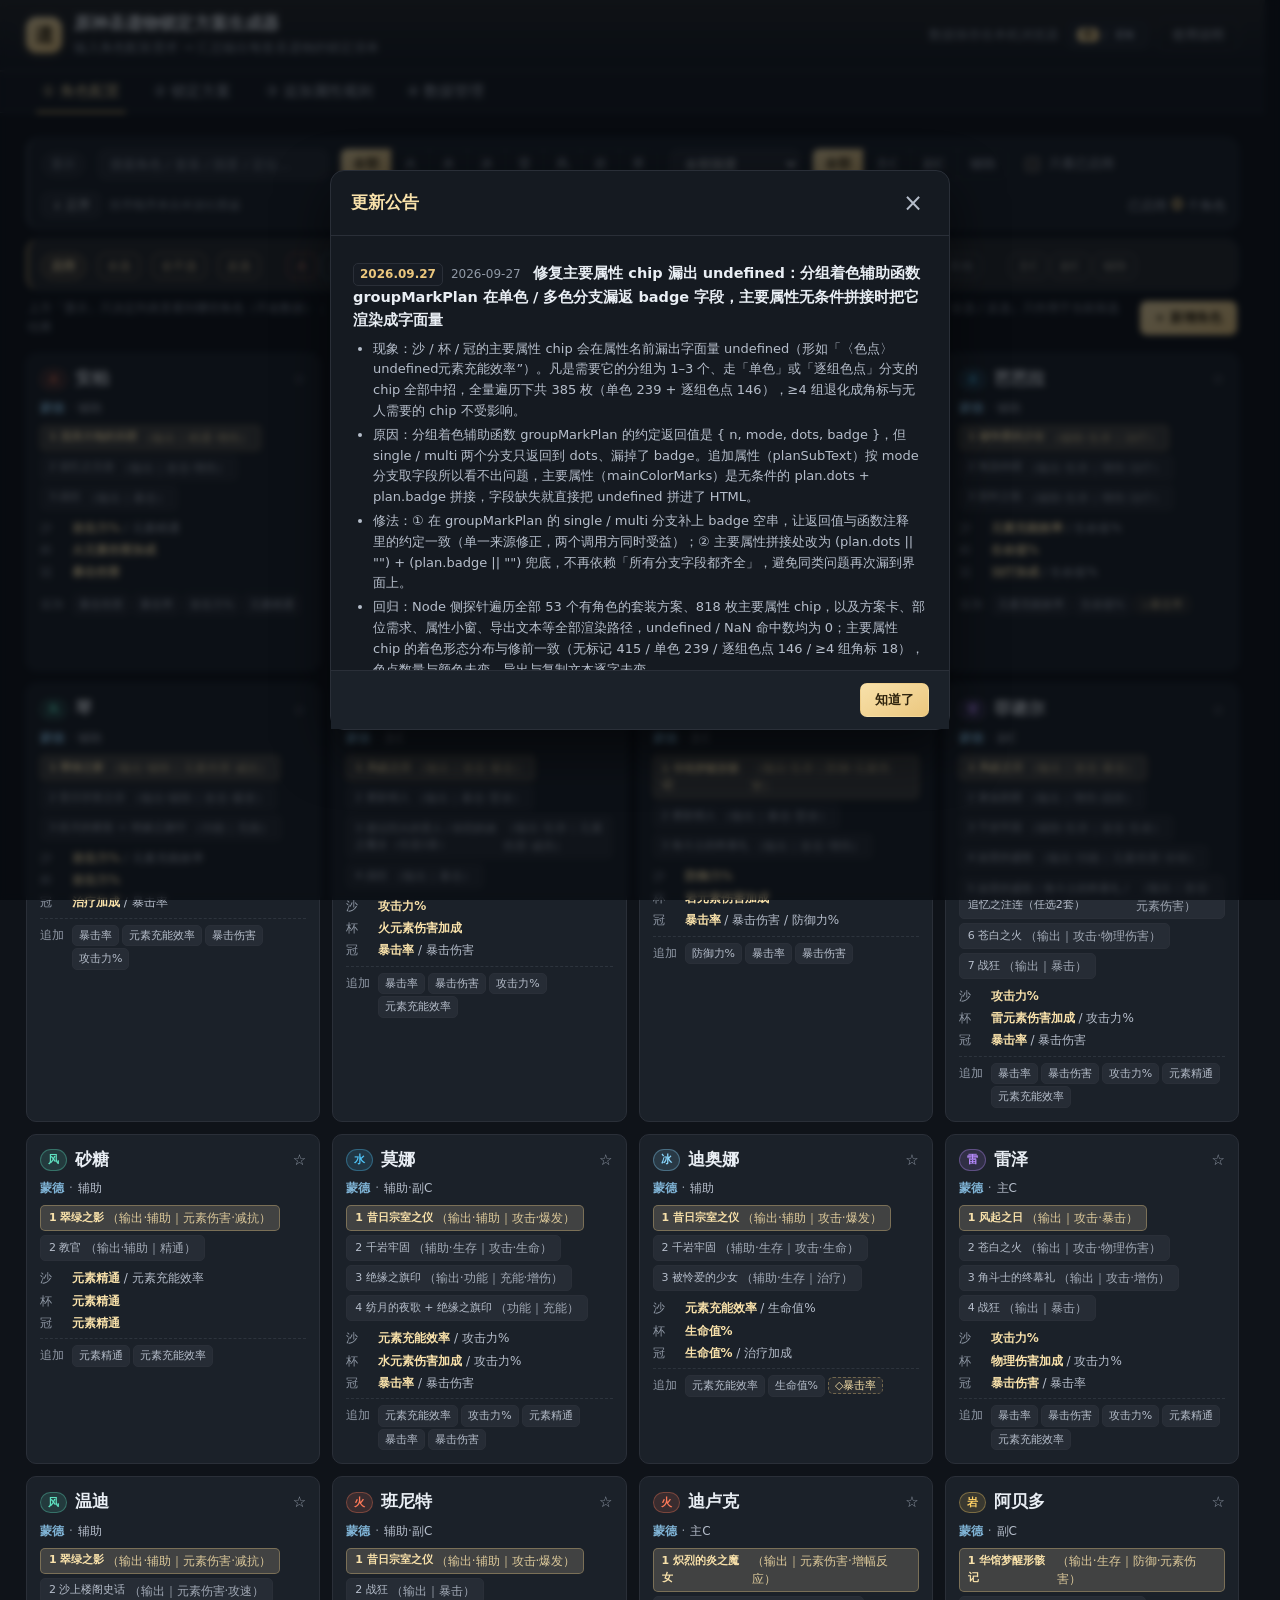
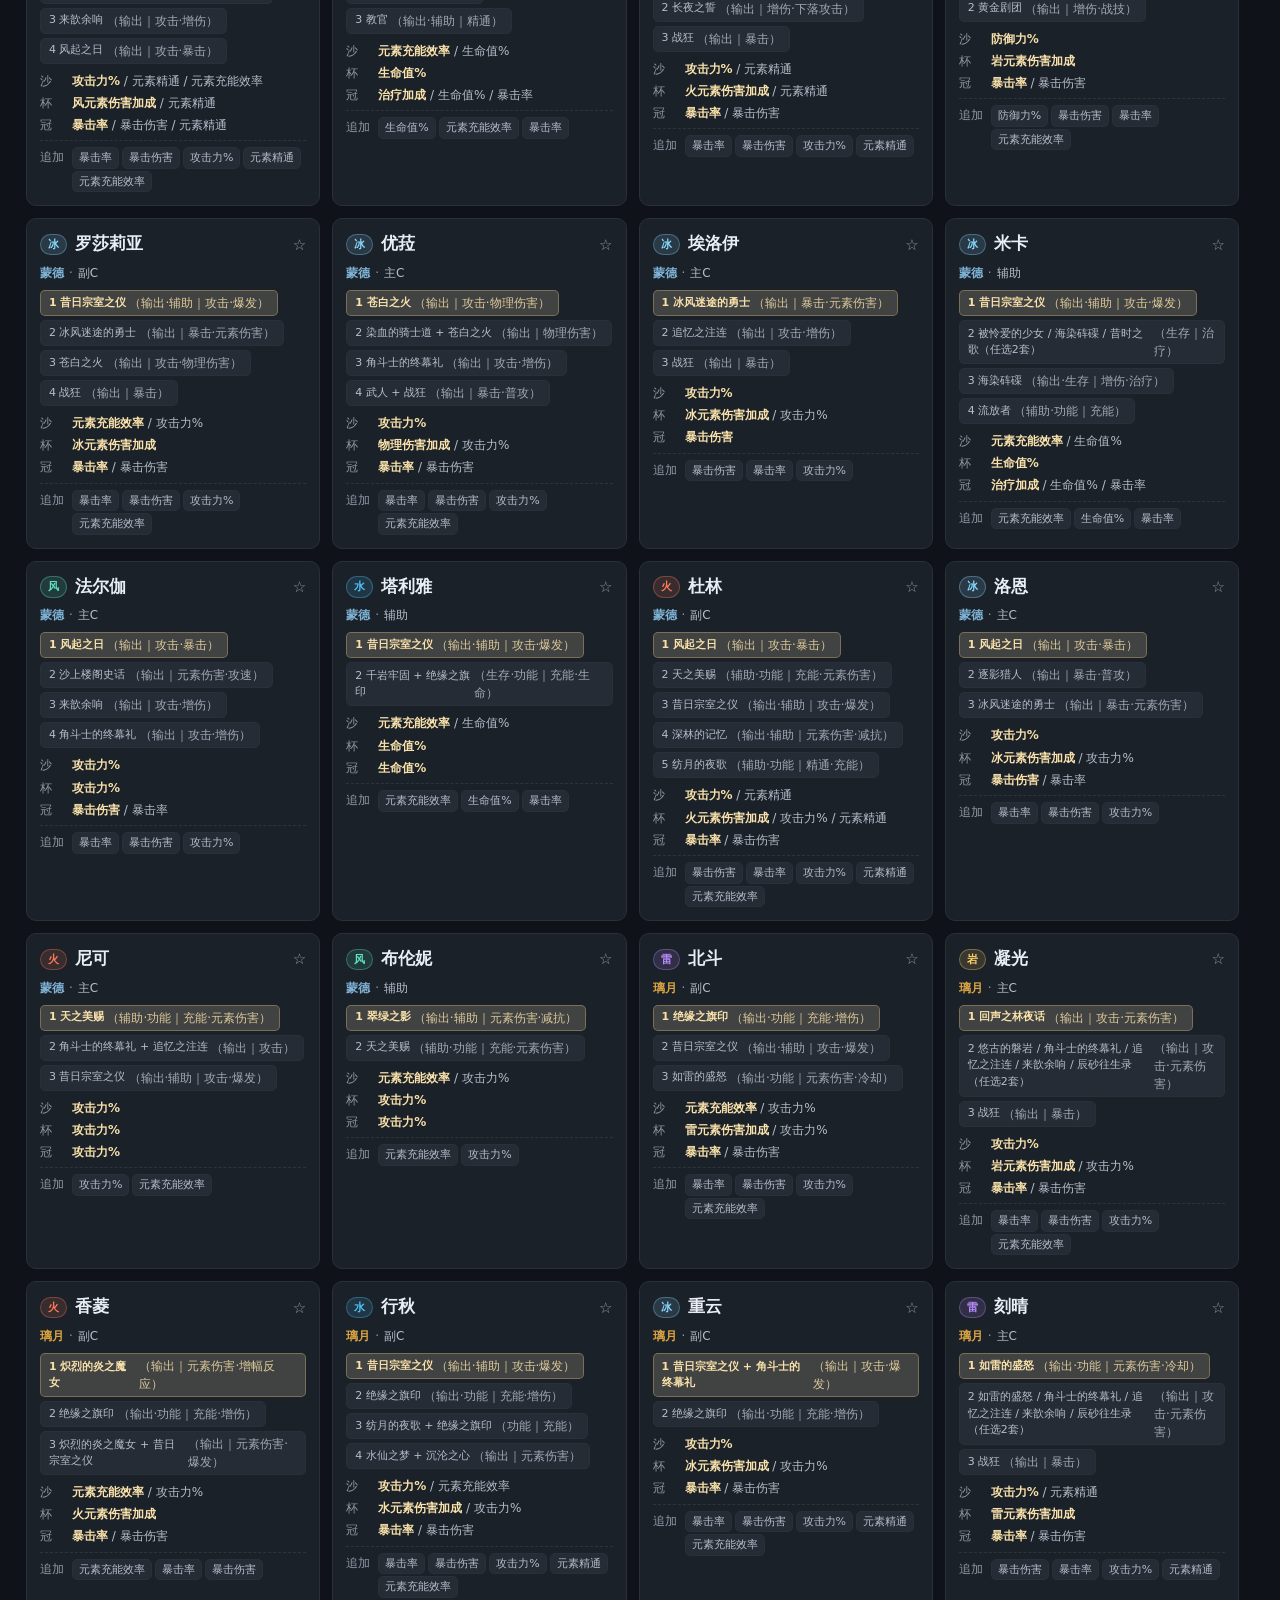
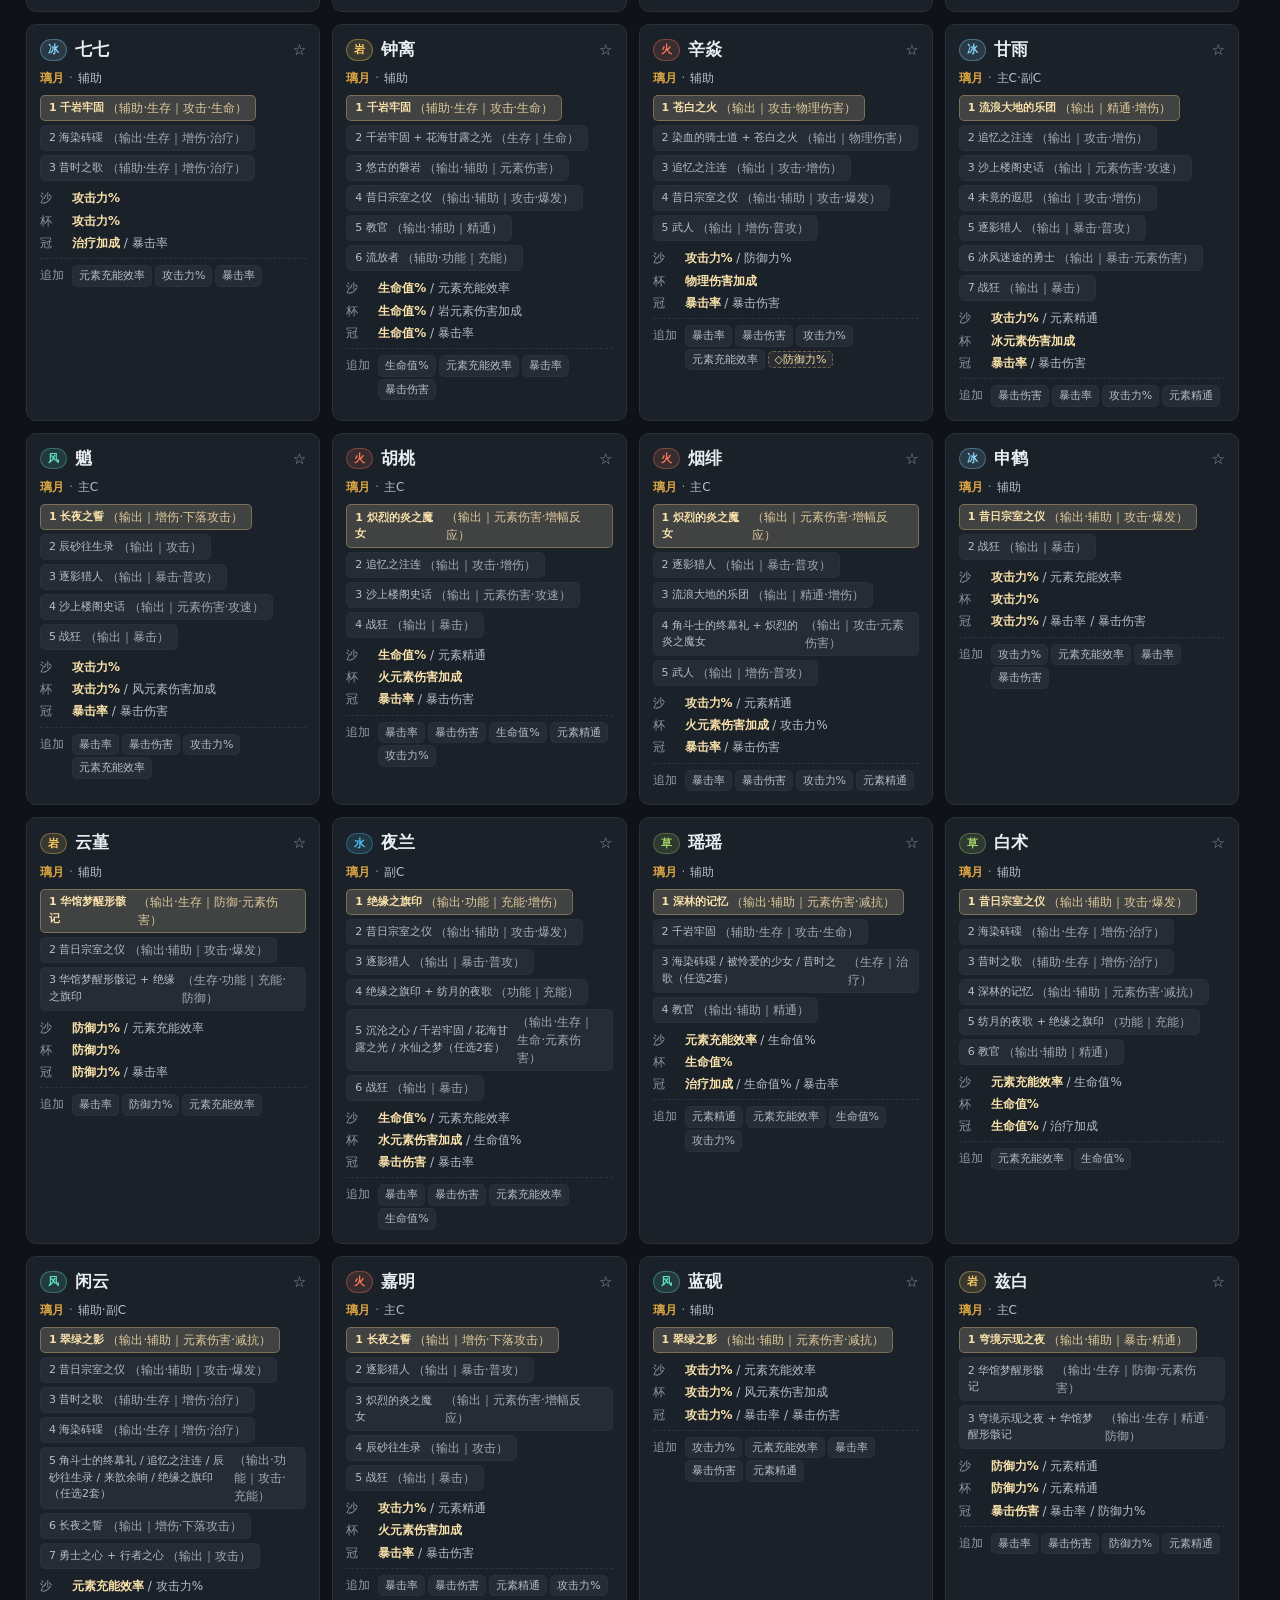
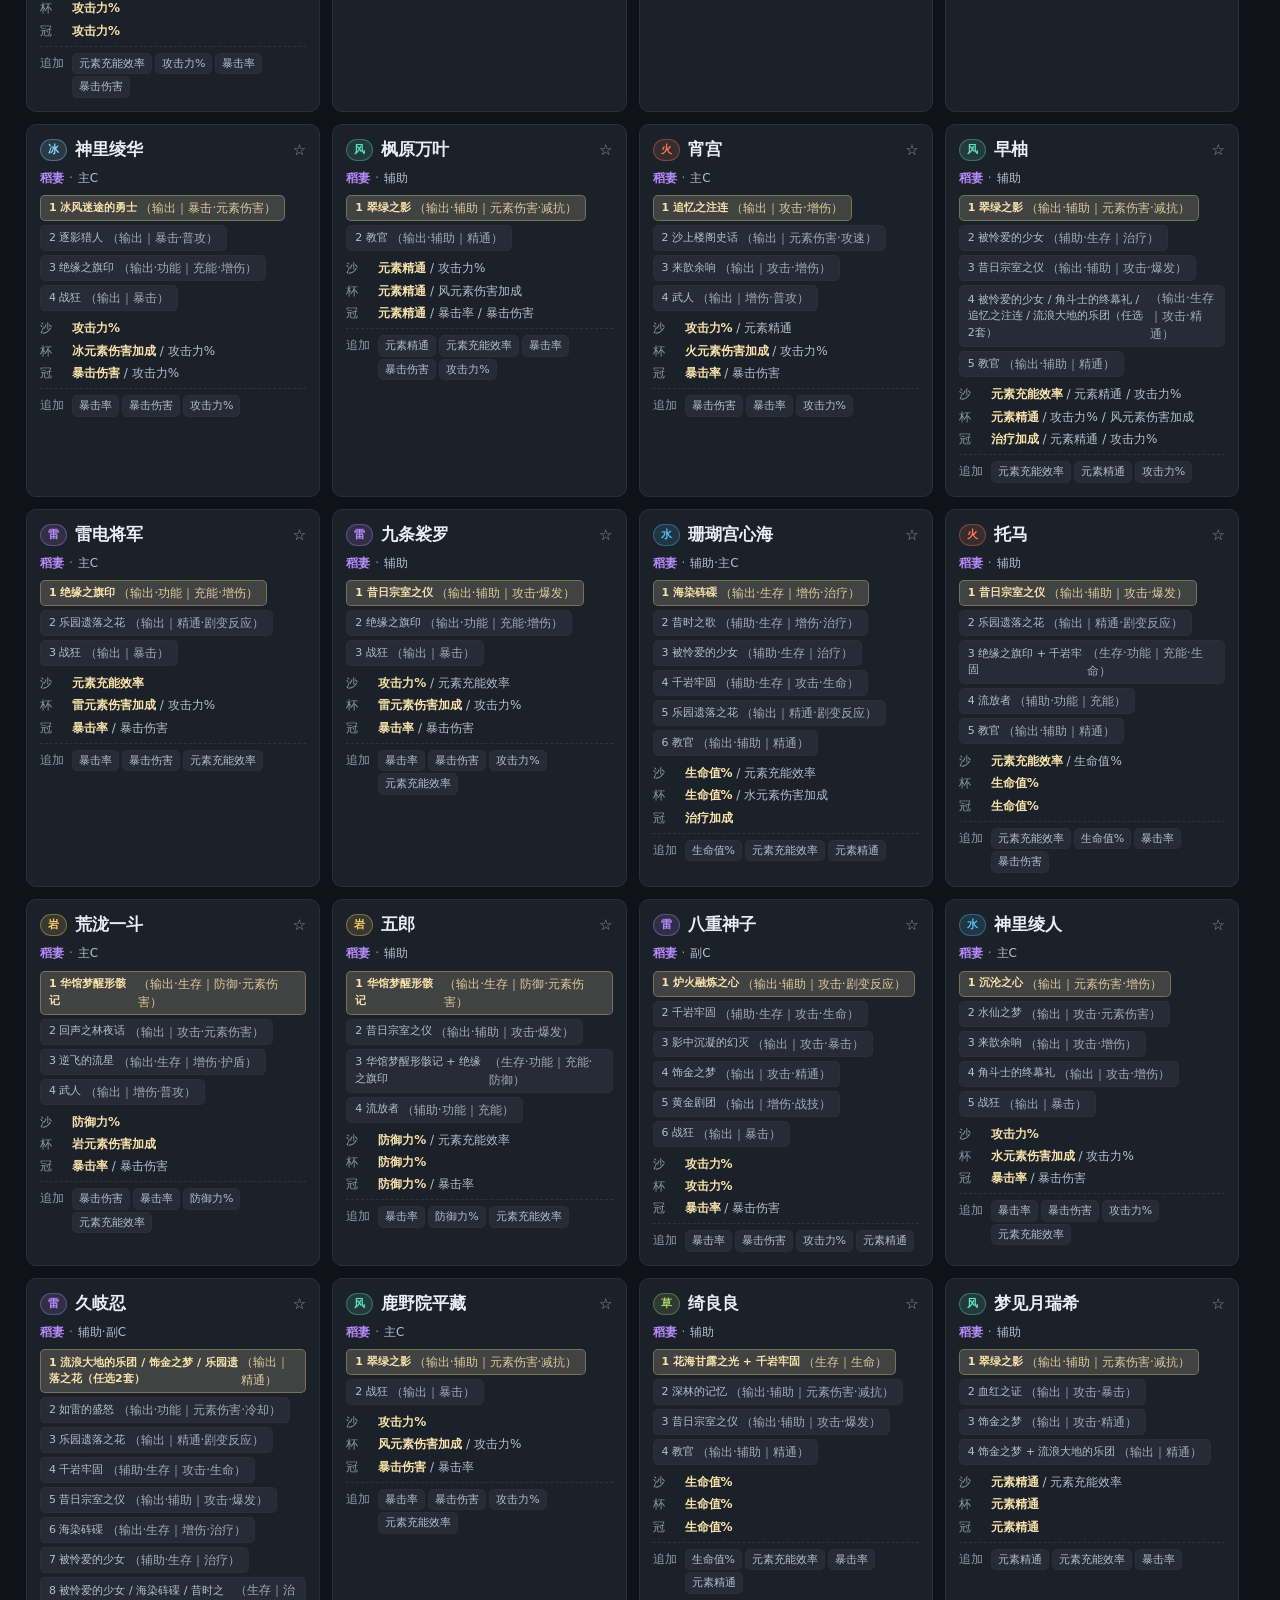
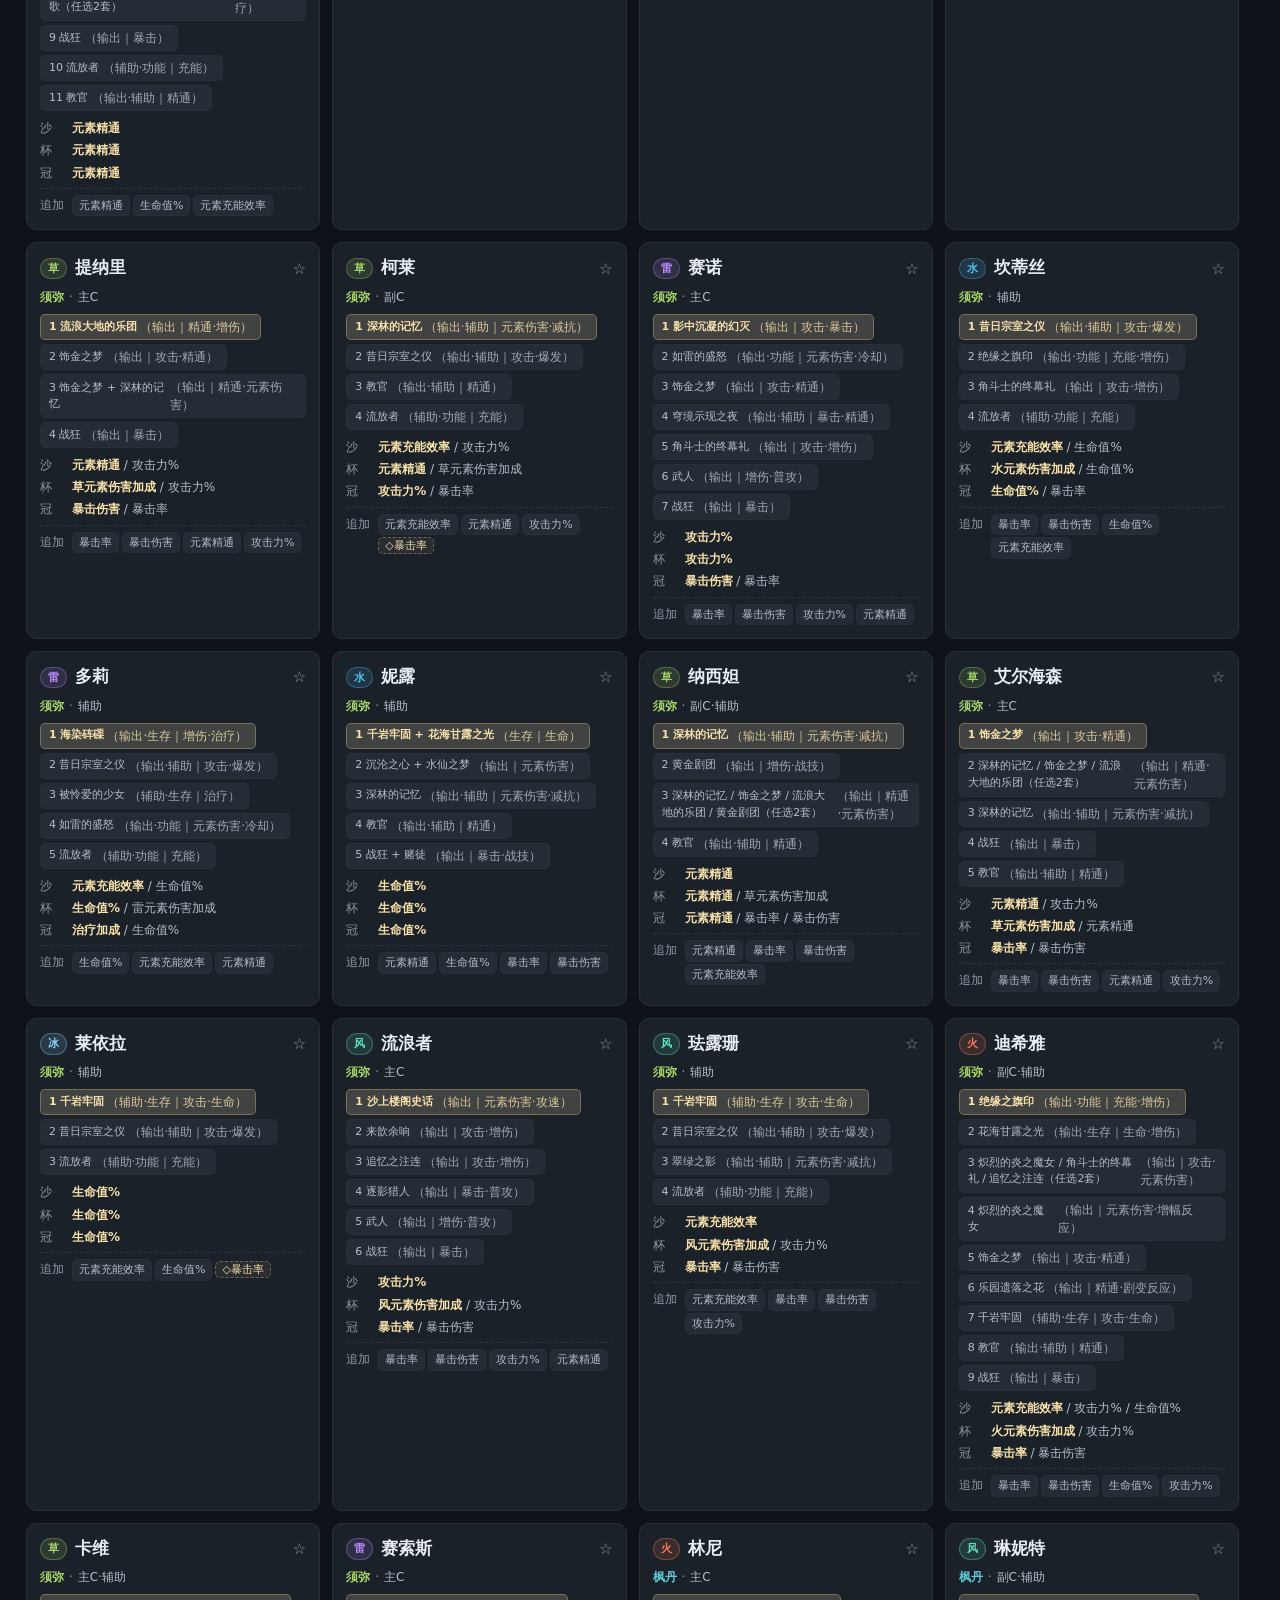
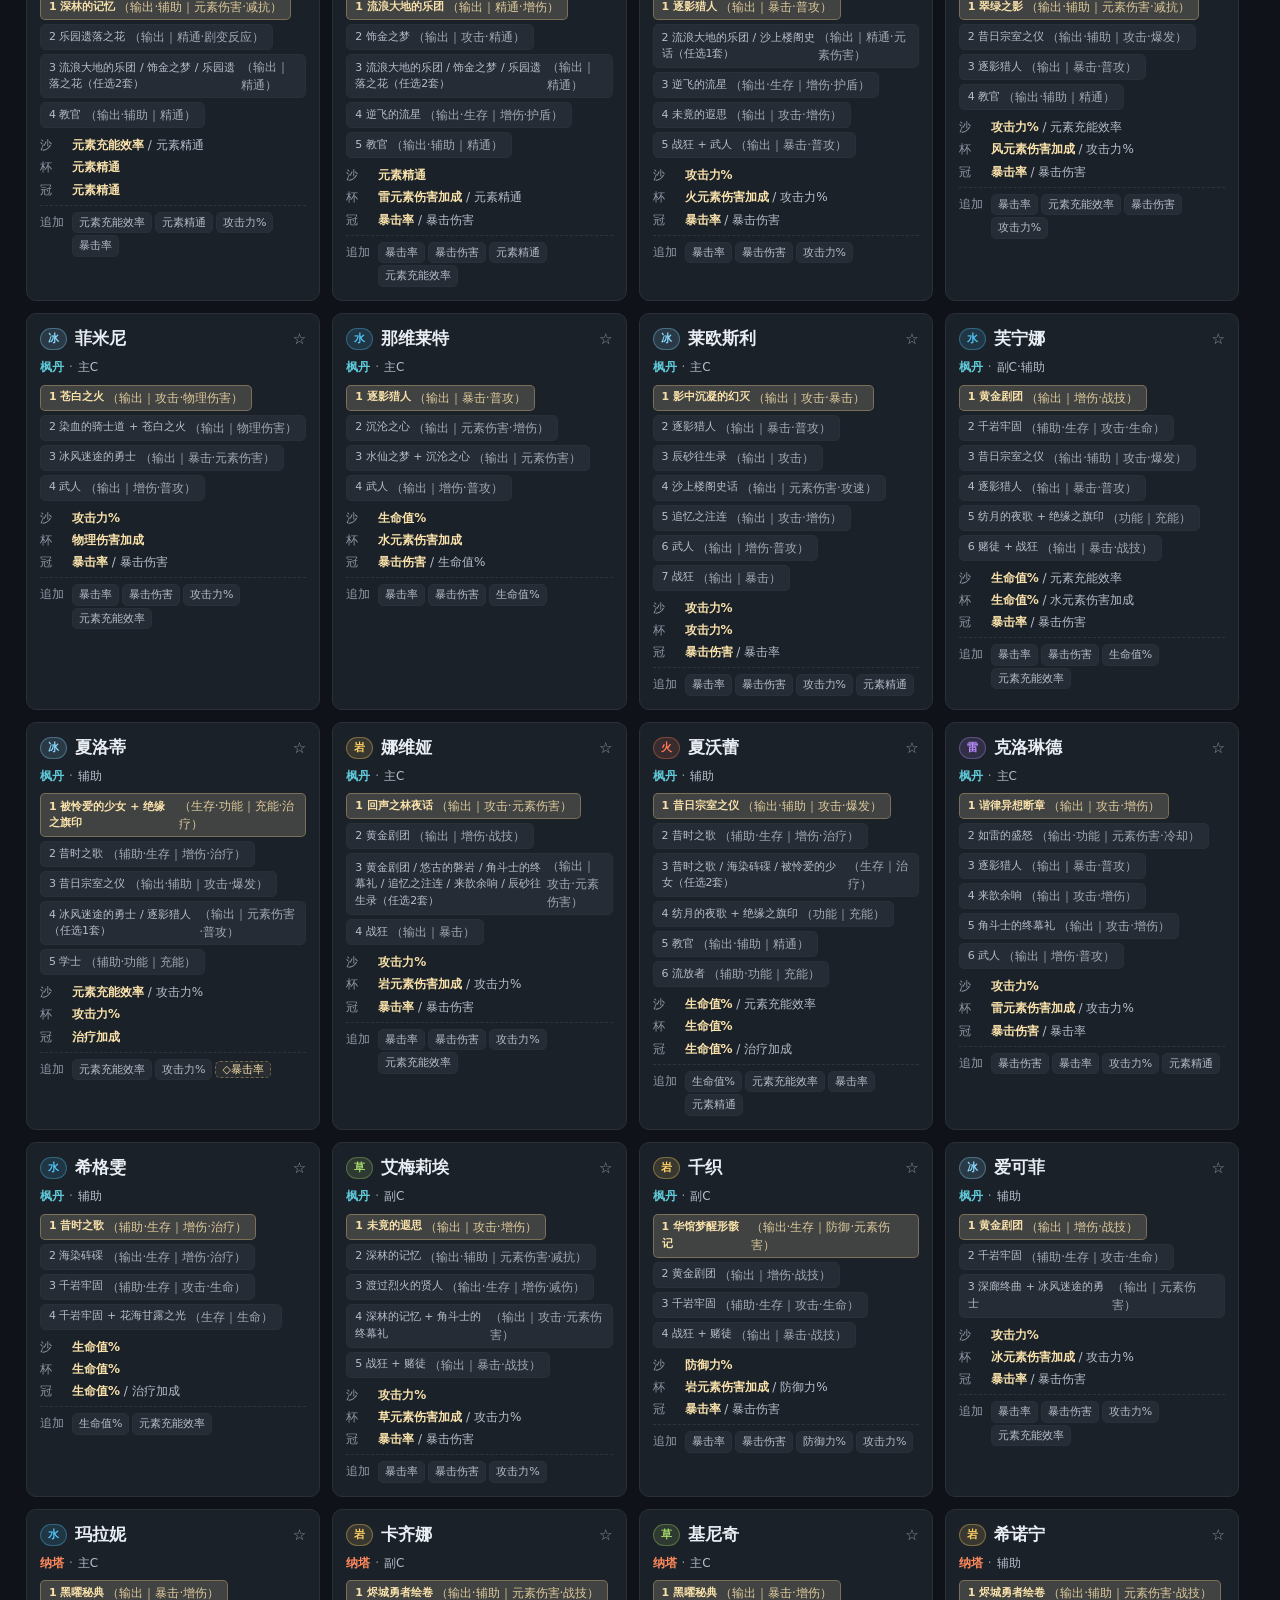
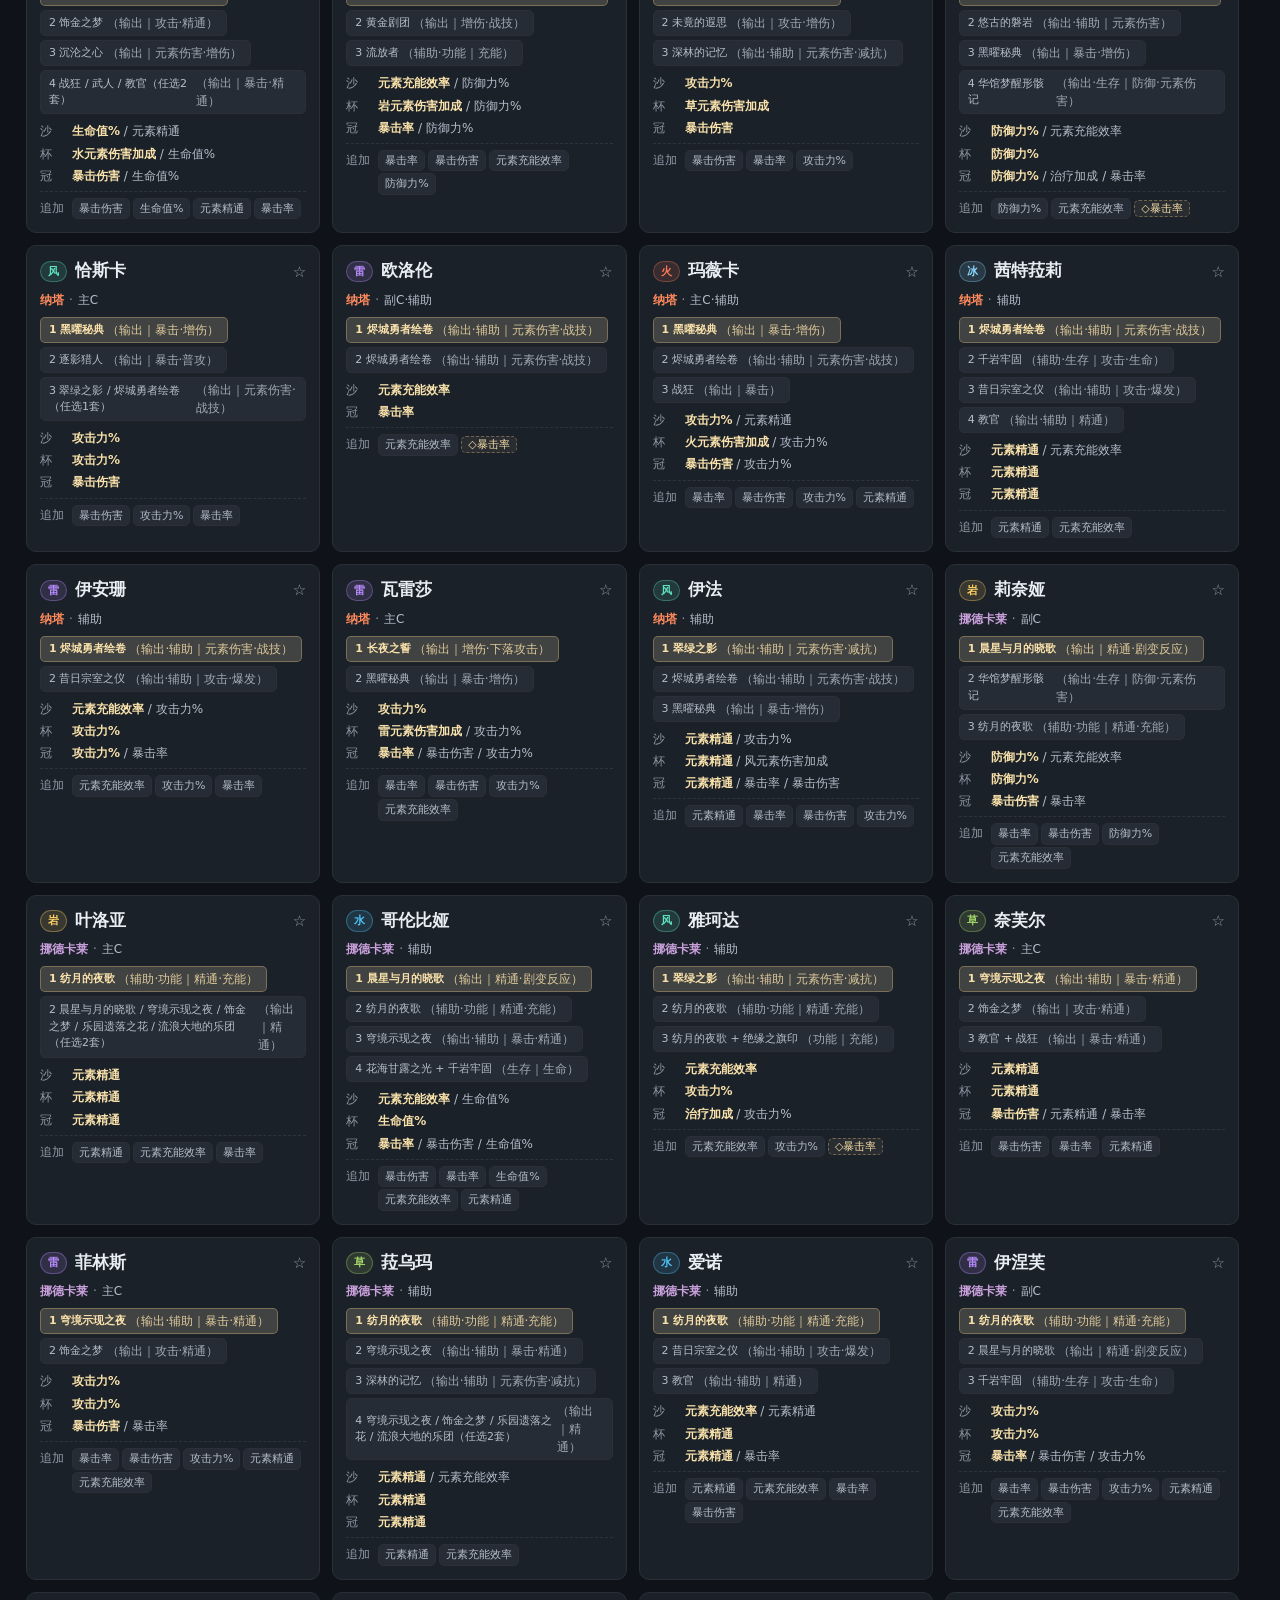
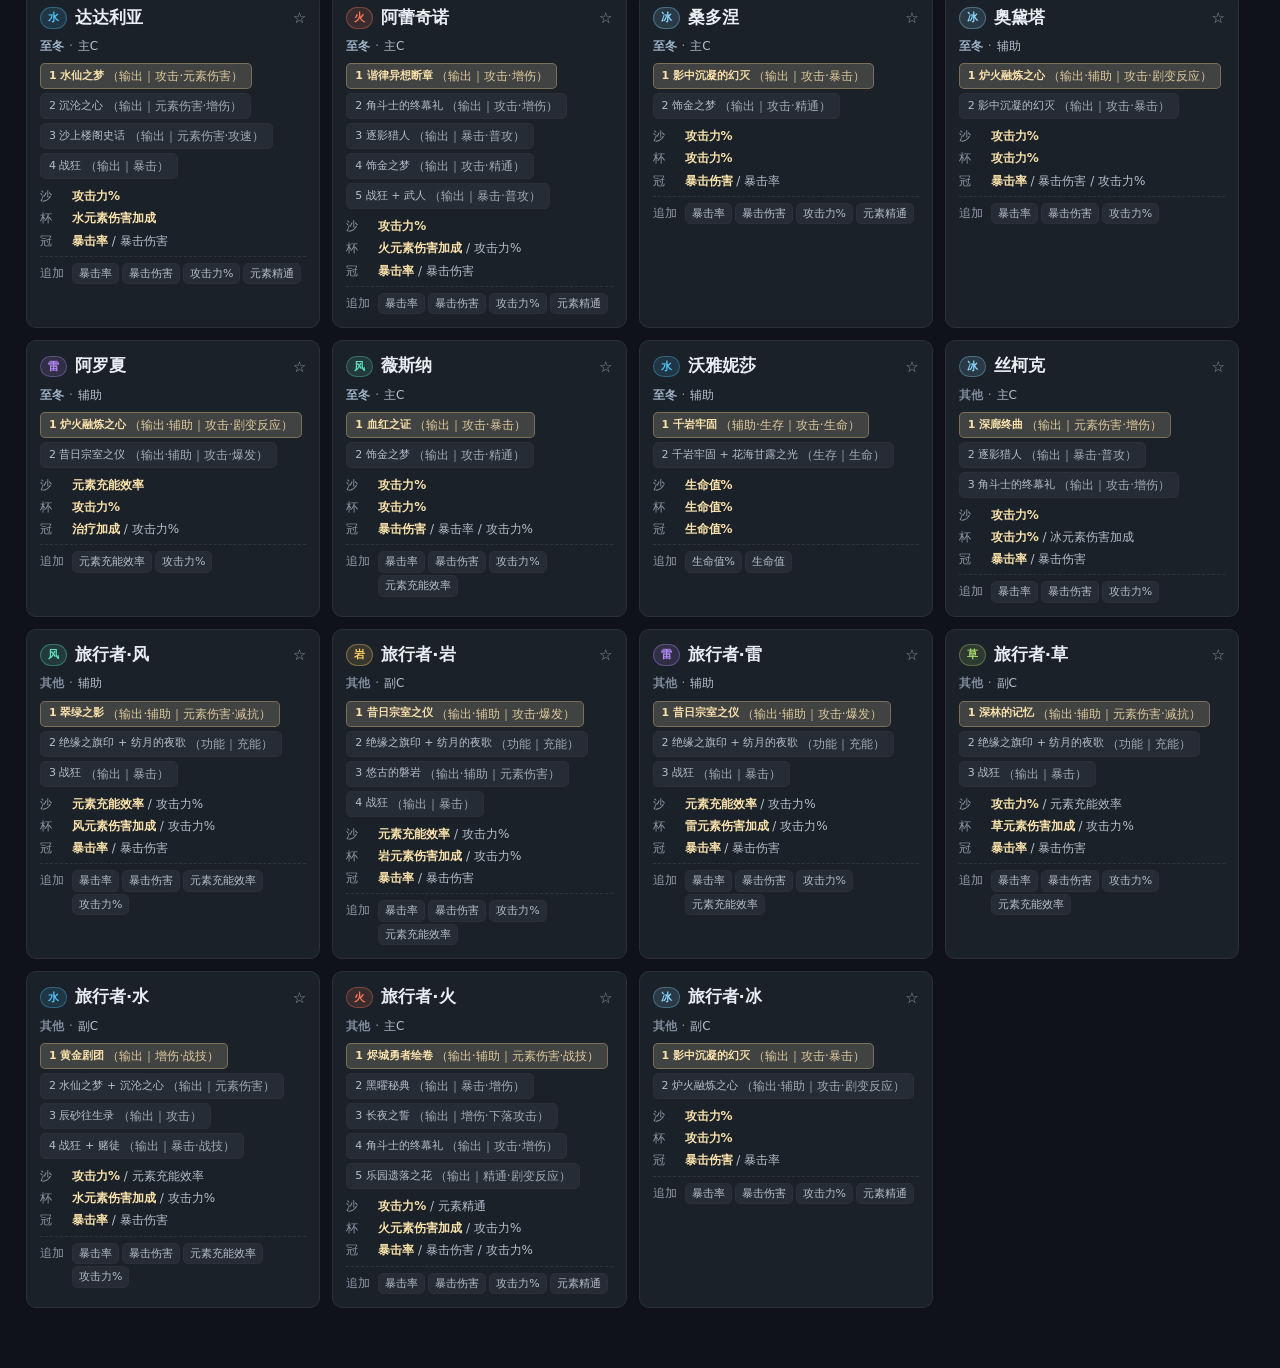
==== commit ae3a6c1d: "feat(ui): 分组着色逐组打色点 + 主要属性着色；需求角色展示四项修复；修主要属性 chip 漏出 undefined - 需求角色展示：分栏移入方案卡片（套装标题行不再列角色），点角色另开第" ====
--- a/src/template.html
+++ b/src/template.html
@@ -395,12 +395,23 @@
         采纳数超过游戏内上限（每套 3 个）时，页面顶部会给出橙色提醒。</li>
       <li><b>自动合并</b>：方案按角色的<b>重要属性</b>（第 1 条起同等重要的那一截 + ★必选，通常就是双暴）自动聚类——
         重要属性撞上就并为一套；次要属性（攻击力% / 生命值% 之类）不同不影响合并，会按角色<b>分组上色</b>显示，实际给谁再按手上的圣遗物定。
-        主要属性则<b>逐部位独立合并</b>。无需手动调参。</li>
-      <li><b>★必需</b>：金色词条，这件圣遗物<b>必须</b>有它，否则不锁定。组内<b>任一角色</b>勾了「必选」就保留（在角色抽屉里点 ☆ 设置）；
-        需要它的角色不止一个时用<b>多色星</b>区分（星色同于角色名，鼠标悬停看给谁）；需要它的分组超过 2 个、或整组需求一致时统一退化为单色 ★。
+        <b>同一属性出现多个色点 = 分别对应多个分组，点开看谁要它。</b>主要属性则<b>逐部位独立合并</b>。无需手动调参。</li>
+      <li><b>★必需</b>：金色词条，表示<b>「这条是某人明确点名要的」</b>——是否真的在游戏里设成「必须」由你按重要程度自行决定。
+        组内<b>任一角色</b>勾了「必选」就保留（在角色抽屉里点 ☆ 设置），一组人合起来<b>最多保留 4 条</b>（超出时按「标它的人数 → 名次权重」留下最重要的前几条），并<b>排在追加属性池最前面</b>。
+        需要它的角色不止一个时用<b>多色星</b>区分（星色同于角色名，点开看谁要它）；需要它的分组超过 2 个、或整组需求一致时统一退化为单色 ★。
         导出文本不写分组编号，直接列出把它标成必需的角色名。</li>
-      <li><b>至少两条</b>：命中条数<b>预设「至少两条」</b>——圣遗物最终 4 条追加属性，至少 2 条落在追加属性池里才锁定，
-        ★必需的词条也计入这两条。需要更严就在该方案的卡片上把下拉<b>改到 3 / 4 条</b>（也可放松到 1 条），每个方案单独记。</li>
+      <li><b>属性分组着色</b>：沙 / 杯 / 冠的主属性与追加属性<b>同一套分组配色</b>（一颗色点 = 一个分组，同色于该分组的角色名）：
+        <b>2–3 个分组</b>需要它时，词条名前按分组各打一颗<b>色点</b>；<b>1 个分组</b>要它时沿用单色（不额外堆点，观感同以前）、<b>≥4 个分组</b>要它或<b>全组共享</b>时不动颜色，改挂「<b>N 组需要</b>」角标。
+        <b>同一属性出现多个色点 = 分别对应多个分组，点开看谁要它（谁列为首选 / 次选）。</b>
+        <b>可互换词条</b>（如暴击率 / 暴击伤害冠）<b>同判同色</b>：只写了其中一个的角色，在另一个词条上算「次选」，不会漏色。
+        复制 / 导出文本仍为纯文本：<b>色点只是页面上的提示，不影响复制内容</b>。</li>
+      <li><b>推荐至少 N 条</b>：命中条数<b>由系统按组内支持度给推荐值</b>——数出池里有多少词条是「组内过半角色都要的」，钳到 2–3 条得推荐值，
+        再取 N = min(推荐值, 池宽, 4)，所以同一个池在不同组里可能推荐 2 条、也可能推荐 3 条；★必需的词条也计入命中数。
+        该推荐值<b>即最终值</b>，页面上只做只读展示（不再提供下拉修改入口）；想更严或更松，请在游戏内锁定界面自行调整。</li>
+      <li><b>追加属性顺序</b>：池内条目按<b>必需（★）→ 普通需求 → 可选（◇ 条件词条）</b>分三层，同档内<b>按组内使用人数降序</b>，
+        人数相同再按游戏常规顺序（暴击率 → 暴击伤害 → 攻击力% → 生命值% → 防御力% → 元素精通 → 元素充能效率）；
+        同一角色群体的需求因此连续聚块，照着从上往下设就行。</li>
+        <li><b>套装件数需求</b>：需求角色<b>只在套装标题行出现一次</b>——角色名标签只写角色名（含「次选 / 备选」层级标注），件数跟在<b>套装（圣遗物）名之后分两栏</b>：一栏「4 件套」、一栏「2 件套」，该套装没有 2 件套需求角色时不出现「2 件套」栏；4 件套与 2+2 散搭都能用的角色两栏都出现。栏内沿用<b>配色分组</b>（<b>同色 = 同一份次要属性偏好</b>），<b>每组最多显示 3 人</b>、超出折成「+n 人」，<b>每栏最多两行</b>、超出折成「共 N 人 M 组」摘要；角色顺序为「<b>首选 → 备选 → 2 件套</b>」。<b>点分栏 / 摘要</b>可弹出需求角色窗，按件数分栏 + 配色分组<b>全量</b>列出该套装的需求角色；<b>在窗里点角色</b>即展开 TA 在这套配装下的推荐属性（★必需 / ◇可选追加属性、沙 / 杯 / 冠主属性与命中条数）。复制 / 导出文本不受折叠影响，仍写全量「4 件套：奥黛塔、托马　｜　2 件套：烟绯」。</li>
       <li><b>收起</b>：点「🧩 散件 / 过渡 保留规则」标题左侧的箭头可把整块收成一行标题——只是不再显示，已启用的规则照常生成候选方案。</li>
       <li>勾选工具栏「<b>显示详细件数</b>」可展开每套的建议保留件数与需求来源；不勾选时页面只显示可直接照搬的锁定方案。</li>
     </ul>
@@ -494,7 +505,7 @@
         <div><b>追加属性</b><div id="krPool" class="kr-chk"></div></div>
         <div><b>★必须追加属性</b><div id="krRequired" class="kr-chk"></div></div>
       </div>
-      <p class="muted small" data-en="The hit count <b>defaults to &quot;at least 2&quot;</b> — an artifact ends up with 4 substats, and at least 2 should match to be worth investing in. Once enabled you can <b>set it to 1&ndash;4 on each plan card</b>; the higher, the stricter.">命中条数<b>预设「至少两条」</b>（圣遗物最终 4 条追加属性，至少 2 条符合才值得强化）；启用后可在每个方案卡片上<b>单独调到 1–4 条</b>，数字越大筛选越严。</p>
+      <p class="muted small" data-en="The hit count <b>is recommended as &quot;at least N&quot;</b> — N comes from how many pool entries more than half the group wants (clamped to 2&ndash;3, then limited by the pool width and 4). This value <b>is the final one</b>: it is shown <b>read-only</b> on each plan card (the 1&ndash;4 dropdown is gone) — set it stricter or looser inside the game's lock screen.">命中条数<b>由系统按组内支持度推荐「至少 N 条」</b>（N = 池里「过半角色都要」的词条数钳到 2–3，再受池宽与 4 钳制）；该推荐值<b>即最终值</b>，方案卡片上只做<b>只读展示</b>（不再提供 1–4 条的修改入口），想更严或更松请在游戏内锁定界面自行调整。</p>
     </div>
   </div>
   <div class="drawer-foot">
@@ -506,6 +517,12 @@
 
 <div id="statTipBox" class="stat-tip hidden"></div>
 
+<!-- 需求角色弹窗（第一层）：方案卡片里「4 件套 / 2 件套」分栏点开后的本方案角色视图（分组分行） -->
+<div id="charTipBox" class="char-tip hidden"></div>
+
+<!-- 角色配装属性小窗（第二层）：点上面弹窗 / 卡片分栏里的某个角色后弹出的独立浮层，层级高于第一层 -->
+<div id="charAttrBox" class="char-tip char-attr hidden"></div>
+
 <div id="toast" class="toast hidden"></div>
 
 <script src="data.js"></script>
--- a/src/styles.css
+++ b/src/styles.css
@@ -631,7 +631,7 @@
 }
 .set-block.unused{opacity:.5;}
 .set-head{
-  display:flex;align-items:center;gap:var(--s2);padding:12px 16px;
+  display:flex;align-items:center;gap:var(--s2);flex-wrap:wrap;padding:12px 16px;
   background:linear-gradient(90deg,color-mix(in oklab,var(--panel2) 90%,var(--gold) 10%),var(--panel) 62%);
   border-bottom:1px solid var(--line-soft);cursor:pointer;
 }
@@ -639,14 +639,42 @@
 .set-head .set-bonus{font-size:var(--fs-xs);color:var(--txt3);}
 .set-head .set-bonus4{font-size:var(--fs-xs);color:var(--txt2);margin-left:8px;padding-left:8px;
   border-left:1px solid var(--line-soft);}
-.set-head .set-badge2{font-size:11px;padding:1px 8px;border-radius:var(--r-pill);margin-left:8px;
-  background:color-mix(in oklab,var(--panel2) 88%,var(--gold) 12%);
-  border:1px dashed color-mix(in srgb,var(--gold) 45%,transparent);color:var(--gold2);white-space:nowrap;}
-.set-head .set-users{margin-left:auto;font-size:var(--fs-sm);color:var(--txt2);
+/* 套装件数需求分栏（4 件套 / 2 件套）—— 需求角色在页面上【只出现于方案卡片内】
+   （.gp-boardrow，一个方案一块，一栏「4 件套」、一栏「2 件套」，该方案没有 2 件套需求角色
+   时不出现这一栏）。为什么不在套装标题行：同一角色对同一套装可能有多套方案，摊在套装级
+   对应不上是谁的方案；套装标题行因此不再列任何角色，方案卡片原先那行「本方案角色（共 N 人）」
+   计数行由本分栏取代（两栏并集 = 本方案角色，不重不漏）。
+   栏内按「次要属性偏好」配色分组（同色 = 次要需求相同的一批人）；
+   每组最多 3 人（多出来的折成「+n」），每栏最多两行（再多折成「共 N 人 M 组」摘要）。
+   点角色 → 另开第二层属性小窗（#charAttrBox，层级高于本弹窗）；点整块空白 → 弹窗看
+   本方案全部角色。整体 flex + wrap：角色再多也只换行，不拉伸、不错位。
+   全页面只此一块，先前「套装标题里的全量角色 pill / 候选区顶部的独立件数分栏块 /
+   方案卡片头重复列名字」几处各列一遍角色的做法已一并删除。 */
+/* 方案卡片里的分栏行：与上方方案头（.gp-ctitle）用一条细虚线分隔 */
+.gp-boardrow{margin:-2px 0 6px;padding-top:6px;border-top:1px dashed var(--line-soft);}
+.piece-board{display:flex;flex-wrap:wrap;align-items:flex-start;gap:3px var(--s2);
+  flex:1 1 100%;min-width:0;max-width:100%;font-size:var(--fs-xs);color:var(--txt3);
+  padding:1px 2px;margin:-1px -2px;border-radius:var(--r-xs);cursor:pointer;
+  transition:background .12s var(--ease-fast);}
+@media (hover:hover){.piece-board:hover{background:color-mix(in oklab,var(--panel) 80%,var(--gold) 8%);}}
+.piece-board:focus-visible{outline:2px solid color-mix(in srgb,var(--gold) 60%,transparent);outline-offset:2px;}
+.pb-col{display:flex;flex-wrap:wrap;align-items:baseline;gap:2px 5px;min-width:0;max-width:100%;}
+.pb-col+.pb-col{padding-left:var(--s2);border-left:1px solid var(--line-soft);}
+.pb-h{color:var(--txt2);font-weight:600;white-space:nowrap;cursor:default;}
+/* 一组 = 一个配色块：左侧色条与方案卡片上的追加属性 chip 同色（次要需求相同的一批人） */
+.pb-grp{display:inline-flex;align-items:baseline;gap:3px;flex-wrap:nowrap;min-width:0;
+  padding:0 5px;border-radius:var(--r-xs);background:var(--sunken);
+  border-left:3px solid var(--tc,var(--line-soft));}
+.pb-item{color:color-mix(in srgb,#fff 30%,var(--tc,var(--gold2)));white-space:nowrap;}
+.pb-item.pb-both{border-bottom:1px dashed currentColor;}   /* 4 件套与 2+2 都有配装 */
+.pb-plus{font-size:10px;color:var(--txt3);white-space:nowrap;font-variant-numeric:tabular-nums;}
+.pb-sum{margin-left:2px;padding:0 6px;border-radius:var(--r-pill);white-space:nowrap;
+  background:color-mix(in srgb,var(--blue) 16%,var(--panel2));
+  border:1px solid color-mix(in srgb,var(--blue) 32%,transparent);
+  color:color-mix(in srgb,#fff 22%,var(--blue));font-variant-numeric:tabular-nums;}
+/* .set-none 只留给「无角色需要 · 可整套清理」那枚灰标签（不再列角色名） */
+.set-head .set-none{margin-left:auto;font-size:var(--fs-sm);color:var(--txt2);
   display:flex;flex-wrap:wrap;gap:4px;max-width:62%;justify-content:flex-end;}
-.user-pill{font-size:11px;padding:1px 7px;border-radius:var(--r-pill);background:var(--panel2);
-  border:1px solid var(--line-soft);color:var(--txt2);}
-.user-pill.alt{border-style:dashed;opacity:.85;}
 .set-body{padding:0;}
 .slot-row{display:flex;border-bottom:1px solid var(--line-soft);transition:background .12s var(--ease-fast);}
 .slot-row:last-child{border-bottom:none;}
@@ -696,6 +724,7 @@
 .gp-meta.warn{color:var(--orange);font-weight:600;}
 .gp-lead{margin:0 0 10px;font-size:var(--fs-sm);color:var(--txt2);line-height:1.7;text-wrap:pretty;}
 .gp-lead b{color:var(--gold2);}
+/* 方案组卡片下方的说明行（件数分栏已在方案卡片内 .gp-boardrow，候选区顶部不再单独占一行） */
 .gp-tip{margin:9px 0 0;font-size:var(--fs-xs);color:var(--txt3);line-height:1.65;text-wrap:pretty;}
 /* minmax(min(320px,100%),…)：320 下限不能比容器还宽，否则窄屏轨道被顶开 */
 .gp-cards{display:grid;grid-template-columns:repeat(auto-fit,minmax(min(320px,100%),1fr));gap:10px;}
@@ -723,28 +752,22 @@
 .gp-adopt:hover{color:var(--txt);}
 .gp-adopt input{width:15px;height:15px;accent-color:var(--green);cursor:pointer;}
 .gp-for{font-size:var(--fs-xs);color:var(--txt2);flex:1;min-width:110px;line-height:1.5;}
-.gp-more{color:var(--txt3);}
-.gp-for-groups{display:flex;flex-wrap:wrap;gap:2px 0;align-items:center;}
-.gp-char-tag{
-  display:inline-block;font-size:11px;padding:1px 7px;border-radius:var(--r-pill);margin:1px 3px 1px 0;
-  background:color-mix(in oklab,var(--tc,#33506e) 16%,var(--panel));
-  color:color-mix(in srgb,#fff 42%,var(--tc,#bcd8f5));
-  border:1px solid color-mix(in srgb,var(--tc,#33506e) 65%,transparent);
-  white-space:nowrap;
-}
 .gp-badge{font-size:10.5px;color:var(--green);background:color-mix(in srgb,var(--green) 13%,var(--panel));
   border:1px solid color-mix(in srgb,var(--green) 30%,transparent);
   padding:1px 6px;border-radius:var(--r-xs);white-space:nowrap;}
 .gp-acts{display:inline-flex;align-items:center;gap:6px;margin-left:auto;}
-.gp-mergesel,.gp-hitsel{
+.gp-mergesel{
   font-size:var(--fs-xs);background:var(--bg1);color:#cfe3ff;
   border:1px solid color-mix(in srgb,var(--blue) 30%,transparent);
   border-radius:var(--r-xs);padding:3px 7px;
 }
 .gp-mergesel{max-width:190px;}
-.gp-hitsel{max-width:110px;}
 .gp-split,.gp-copy{font-size:var(--fs-xs);padding:2px 8px;}
 .gp-fixed{font-size:var(--fs-xs);color:var(--txt3);}
+/* 命中条数：只读展示系统推荐值（不再提供下拉修改入口） */
+.gp-subline .gp-hit-ro{color:#cfe3ff;background:color-mix(in srgb,var(--blue) 12%,var(--sunken));
+  border:1px solid color-mix(in srgb,var(--blue) 26%,transparent);
+  border-radius:var(--r-xs);padding:1px 7px;cursor:help;}
 
 /* 追加属性：方案级唯一一份，五部位共用 */
 .gp-subline{
@@ -792,9 +815,22 @@
   border-color:color-mix(in srgb,var(--tc,#333d4a) 60%,var(--line));
   font-weight:600;cursor:help;
 }
-/* 色点：角色名与追加属性两处同形同色，不靠色相单通道也能配对 */
-.gp-char-tag::before,.gp-sub-g::before{content:"";display:inline-block;width:7px;height:7px;
+/* 色点：追加属性 chip 与需求角色色条同色，不靠色相单通道也能配对 */
+.gp-sub-g::before{content:"";display:inline-block;width:7px;height:7px;
   border-radius:50%;background:var(--tc,#8a94a6);margin-right:5px;vertical-align:1px;}
+
+/* 主要属性 chip 的分组着色：与追加属性共用同一套「逐组打色点」规则（见 app.js groupMarkPlan）——
+   2–3 个分组需要它时，每个分组在词条名前面打一颗色点（色点同于该分组的角色名）；
+   1 个分组需要沿用单颗色点、≥4 个分组需要退化为「N 组需要」角标（不着色）。
+   色点用独立元素而不是伪元素：一颗 chip 上最多并列三颗。 */
+.gp-main-multi{white-space:nowrap;}
+/* 多色色点：追加属性 .gp-sub-mark 与主要属性 .gp-main-mark 同款形状（7px 圆点，色取 --tc 分组色）。
+   一颗色点 = 一个分组；相邻两颗负边距收紧，避免 chip 被色点撑长。 */
+.gp-sub-mark,.gp-main-mark{display:inline-block;width:7px;height:7px;border-radius:50%;
+  background:var(--tc,#8a94a6);margin-right:4px;vertical-align:1px;}
+.gp-sub-mark + .gp-sub-mark,.gp-main-mark + .gp-main-mark{margin-left:-2px;}
+/* 多个分组需要的追加属性：多色没法用单一底色表达，底色保持中性，区分全交给色点 */
+.gp-sub-multi{white-space:nowrap;}
 
 /* ---- 属性详情小窗（点击展开；手机端点按同样生效） ----
    原先属性说明是 title 悬停提示，触屏上根本出不来 → 改为点 chip 弹小窗。
@@ -818,6 +854,9 @@
   border-radius:var(--r-pill);background:color-mix(in srgb,var(--blue) 38%,var(--panel2));
   color:#e6f1ff;vertical-align:1px;font-variant-numeric:tabular-nums;}
 .gp-star .gp-hn{background:color-mix(in oklab,var(--gold) 42%,var(--panel2));color:#2b2313;}
+/* 「N 组需要」角标：≥4 个分组需要时不着色、改用角标提示组数（与 ★ 的 >2 组退化同一思路；
+   与 .gp-hn 的人数角标不同色调，避免和「N 名角色需要」看混） */
+.gp-gn{background:color-mix(in srgb,var(--txt3) 34%,var(--panel2));color:#dbe8f7;}
 
 #statTipBox{
   position:fixed;z-index:150;max-width:min(340px,calc(100vw - 20px));
@@ -852,6 +891,75 @@
   border-color:color-mix(in srgb,var(--gold) 38%,transparent);border-style:dashed;}
 .stt-nm{font-size:var(--fs-xs);font-weight:600;color:color-mix(in srgb,#fff 32%,var(--tc,#cfe3ff));
   margin-right:7px;white-space:nowrap;}
+
+/* ---- 需求角色弹窗（点套装标题的件数分栏打开）----
+   第一层：按「4 件套 / 2 件套」两栏 + 配色分组全量列出（分栏上被折叠的「+n / 共 N 人 M 组」在这里全展开）；
+   #charTipBox = 第一层「需求角色」弹窗：点方案卡片里的件数分栏开，列出【本方案】的全部角色（配色分组）。
+   点分栏 / 弹窗里的某个角色 → 另开 #charAttrBox（第二层独立小窗，z-index 更高），看 TA 在这套配装下的
+   推荐属性（部位 / 主属性 / 追加属性）；命中条数是方案级条件，只显示在方案卡片上，两个窗口里都没有。
+   桌面端点开后跟随触发块定位，窄屏退化成居中一张卡。 */
+#charTipBox{
+  position:fixed;z-index:151;width:min(620px,calc(100vw - 20px));max-height:min(72vh,620px);overflow:auto;
+  background:color-mix(in oklab,var(--panel) 94%,var(--bg2));border:1px solid var(--line);
+  border-radius:var(--r);padding:11px 13px 12px;box-shadow:var(--sh3);
+  font-size:var(--fs-xs);line-height:1.6;color:var(--txt2);
+  animation:tip-in .16s var(--ease) 1;
+}
+/* 第二层「角色配装属性」小窗：独立浮层，z-index 高于第一层（151），窄一些、不挡角色列表 */
+#charAttrBox{z-index:161;width:min(360px,calc(100vw - 20px));max-height:min(70vh,560px);}
+#charTipBox.hidden{display:none;}
+#charAttrBox.hidden{display:none;}
+.ct-head{display:flex;align-items:center;gap:8px;flex-wrap:wrap;margin-bottom:8px;}
+.ct-title{font-size:var(--fs-sm);font-weight:700;color:var(--gold2);}
+.ct-x{margin-left:auto;width:22px;height:22px;flex:none;line-height:1;font-size:14px;padding:0;
+  border-radius:var(--r-xs);background:var(--panel2);border:1px solid var(--line-soft);color:var(--txt2);cursor:pointer;}
+.ct-x:hover{border-color:color-mix(in srgb,var(--gold) 55%,transparent);color:var(--gold2);}
+.ct-cols{display:flex;flex-wrap:wrap;gap:8px var(--s3);align-items:flex-start;}
+.ct-col{flex:1 1 230px;min-width:0;}
+.ct-ch{font-size:11px;font-weight:700;color:var(--gold2);margin-bottom:5px;}
+.ct-cn{font-style:normal;font-weight:400;margin-left:6px;color:var(--txt3);font-variant-numeric:tabular-nums;}
+/* 一行 = 一组（配色分组）：左侧色条与分栏 / 卡片上的同色 */
+.ct-row{display:flex;align-items:baseline;flex-wrap:wrap;gap:4px;margin-bottom:3px;
+  padding:3px 7px;border-radius:var(--r-xs);background:var(--sunken);
+  border-left:3px solid var(--tc,var(--line));}
+.ct-gl{font-size:10px;color:var(--txt3);white-space:nowrap;}
+.ct-chip{display:inline-block;font-size:11px;padding:1px 7px;border-radius:var(--r-pill);
+  background:color-mix(in oklab,var(--tc,#33506e) 16%,var(--panel));
+  color:color-mix(in srgb,#fff 42%,var(--tc,#bcd8f5));
+  border:1px solid color-mix(in srgb,var(--tc,#33506e) 62%,transparent);
+  white-space:nowrap;cursor:pointer;transition:border-color .12s var(--ease-fast);}
+.ct-chip:hover{border-color:color-mix(in srgb,var(--gold) 60%,transparent);}
+.ct-alt{font-style:normal;font-size:9.5px;margin-left:4px;opacity:.8;}
+.ct-hint{margin-top:7px;font-size:10.5px;color:var(--txt3);}
+.ct-dh{display:flex;align-items:center;gap:6px;flex-wrap:wrap;margin-bottom:6px;}
+.ct-dn{font-size:var(--fs-sm);font-weight:700;color:color-mix(in srgb,#fff 32%,var(--tc,var(--txt)));}
+.ct-tag{font-size:10px;padding:0 5px;border-radius:var(--r-xs);white-space:nowrap;
+  background:color-mix(in srgb,var(--blue) 18%,var(--panel2));color:#cfe3ff;
+  border:1px solid color-mix(in srgb,var(--blue) 30%,transparent);}
+.ct-tag-first{background:color-mix(in srgb,var(--green) 16%,var(--panel2));color:var(--green);
+  border-color:color-mix(in srgb,var(--green) 34%,transparent);}
+.ct-tag-alt{background:color-mix(in oklab,var(--gold) 8%,var(--panel));color:var(--gold2);
+  border-color:color-mix(in srgb,var(--gold) 38%,transparent);border-style:dashed;}
+.ct-tag-minor{background:var(--sunken);color:var(--txt3);border-color:var(--line-soft);}
+.ct-sec{font-size:11px;font-weight:700;color:var(--txt2);margin:7px 0 4px;display:flex;align-items:baseline;}
+.ct-mains{display:flex;flex-direction:column;gap:3px;}
+.ct-mrow{display:flex;align-items:baseline;flex-wrap:wrap;gap:6px;padding:3px 7px;
+  border-radius:var(--r-xs);background:var(--sunken);}
+.ct-mslot{flex:none;width:52px;font-size:11px;color:var(--txt3);}
+.ct-mv{font-size:var(--fs-xs);font-weight:600;color:var(--txt);}
+.ct-mv.first{color:var(--gold2);}
+.ct-subs{display:flex;flex-wrap:wrap;gap:3px 5px;}
+.ct-sv{font-size:11px;padding:1px 7px;border-radius:var(--r-pill);white-space:nowrap;
+  background:var(--panel2);border:1px solid var(--line-soft);color:var(--txt2);}
+.ct-sv.req{background:color-mix(in oklab,var(--gold) 18%,var(--panel2));color:var(--gold2);
+  border-color:color-mix(in srgb,var(--gold) 42%,transparent);}
+.ct-sv.opt{background:color-mix(in oklab,var(--gold) 6%,var(--panel));color:var(--txt3);
+  border-color:color-mix(in srgb,var(--gold) 34%,transparent);border-style:dashed;}
+.ct-note{font-size:var(--fs-xs);color:var(--txt3);}
+@media (max-width:640px){
+  #charTipBox{left:10px !important;right:10px;top:auto !important;bottom:12px;width:auto;}
+  #charAttrBox{left:10px !important;right:10px;top:auto !important;bottom:12px;width:auto;max-height:52vh;}
+}
 
 /* ---- 顶部采纳提示 ---- */
 .pick-info:empty{display:none;}
@@ -1297,7 +1405,7 @@
   /* --- 套装块：套装名换行后，需求角色独占一行 --- */
   .set-head{flex-wrap:wrap;padding:10px 12px;gap:8px;}
   .set-head h3{font-size:14px;}
-  .set-head .set-users{max-width:100%;width:100%;margin-left:0;justify-content:flex-start;}
+  .set-head .set-none{max-width:100%;width:100%;margin-left:0;justify-content:flex-start;}
   /* 详细件数：部位名改为整行标题 */
   .slot-row{flex-direction:column;}
   .slot-name{width:100%;padding:7px 12px;border-right:none;border-bottom:1px solid var(--line-soft);}
@@ -1312,7 +1420,6 @@
   .gp-for{min-width:0;flex-basis:100%;order:3;}
   .gp-acts{width:100%;margin-left:0;justify-content:flex-end;flex-wrap:wrap;}
   .gp-mergesel{flex:1;max-width:none;min-width:120px;padding:6px 8px;min-height:34px;}
-  .gp-hitsel{min-height:34px;}
   .gp-mini{grid-template-columns:52px 1fr;}
 
   /* --- 追加属性页 --- */
@@ -1375,7 +1482,7 @@
 
   /* iOS 聚焦输入框会自动放大页面，字号 ≥16px 可避免 */
   .toolbar input[type=search],.fld select,.fld input,input[type=text],input.txt,
-  .sub-input input,.build-item select,.ms-item select,.gp-mergesel,.gp-hitsel,
+  .sub-input input,.build-item select,.ms-item select,.gp-mergesel,
   .copy-row select,#edAddSub,.sm-row input[type=text],.src-url,#edNote{font-size:16px;}
 
   /* 备注框：手机端同样「1 行起步 → 随内容长高 → 最多 3 行封顶 → 框内上下滚动」。
@@ -1435,7 +1542,7 @@
 
 /* ---------- print ---------- */
 @media print{
-  .topbar,.tabs,.toolbar,.summary-strip,.btn,.drawer,.modal,.modal-mask,.toast,.set-users{display:none !important;}
+  .topbar,.tabs,.toolbar,.summary-strip,.btn,.drawer,.modal,.modal-mask,.toast,.set-none{display:none !important;}
   .tabpane{display:none !important;}
   #tab-plan.tabpane{display:block !important;}
   .print-only{display:block;}
@@ -1443,6 +1550,11 @@
   .set-block{border-color:#bbb;page-break-inside:avoid;box-shadow:none;}
   .set-head{background:#f0f0f0 !important;}
   .gp-card,.gp-wrap{background:#fff !important;border-color:#ccc !important;box-shadow:none !important;}
+  /* 件数分栏收在各方案卡片内、是唯一列出需求角色的地方，打印时保留（折叠的「+n / 共 N 人 M 组」摘要留给屏幕） */
+  .gp-boardrow{border-top-color:#bbb !important;}
+  .piece-board,.pb-h,.pb-item{color:#222 !important;cursor:auto;}
+  .pb-grp{background:#f6f6f6 !important;border-left-color:#bbb !important;}
+  .pb-sum{background:#eef2f7 !important;border-color:#bbb !important;color:#333 !important;}
   .stat-badge{border-color:#999;}
   .stat-badge.t1{background:#fff6dd !important;color:#7a5c00 !important;}
   .slot-name{background:#f6f6f6 !important;color:#333 !important;}
@@ -1450,6 +1562,7 @@
   .gp-lead,.gp-tip,.gp-meta,.gp-for,.gp-rule-desc{color:#444 !important;}
   main{padding:0;max-width:none;}
   #statTipBox{display:none !important;}   /* 打印时小窗不出现 */
+  #charTipBox{display:none !important;}   /* 需求角色弹窗同理 */
 }
 
 /* ---------- 启用栏三态 · 窄屏（≤560px）----------
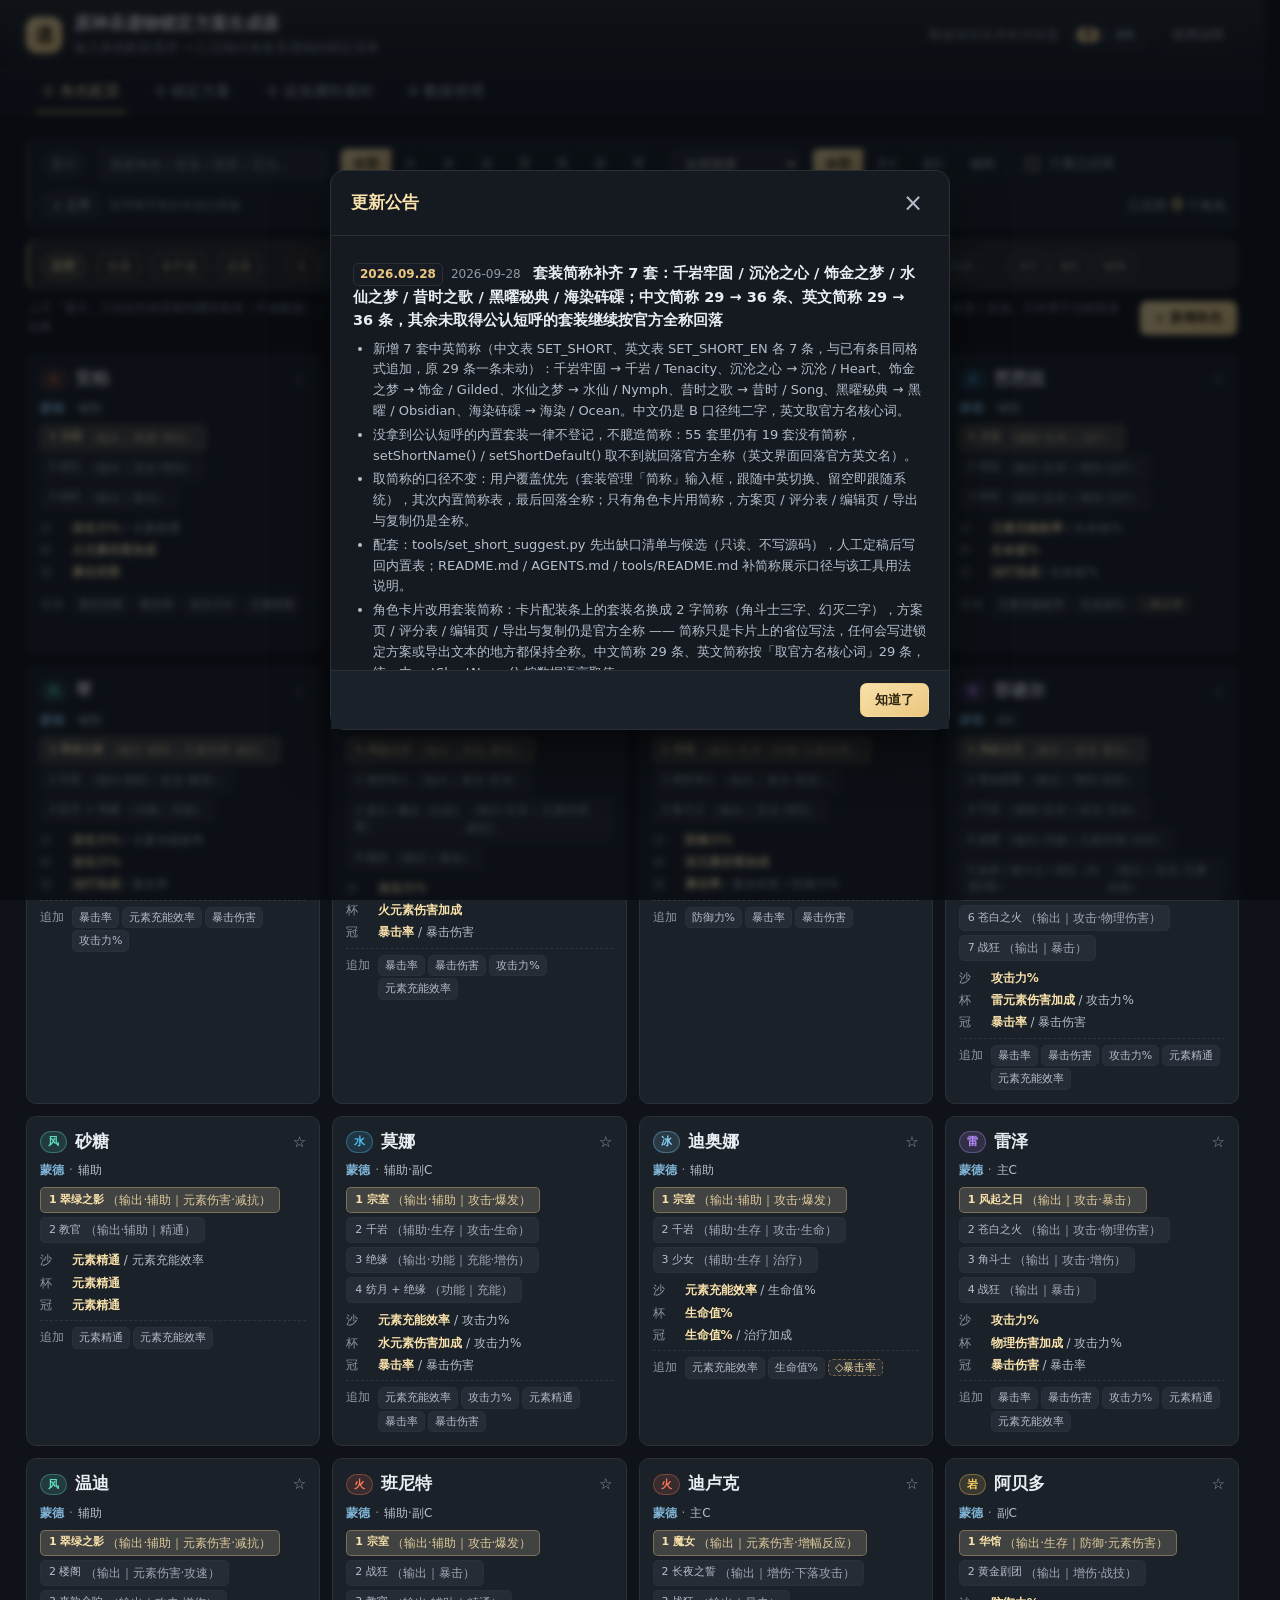
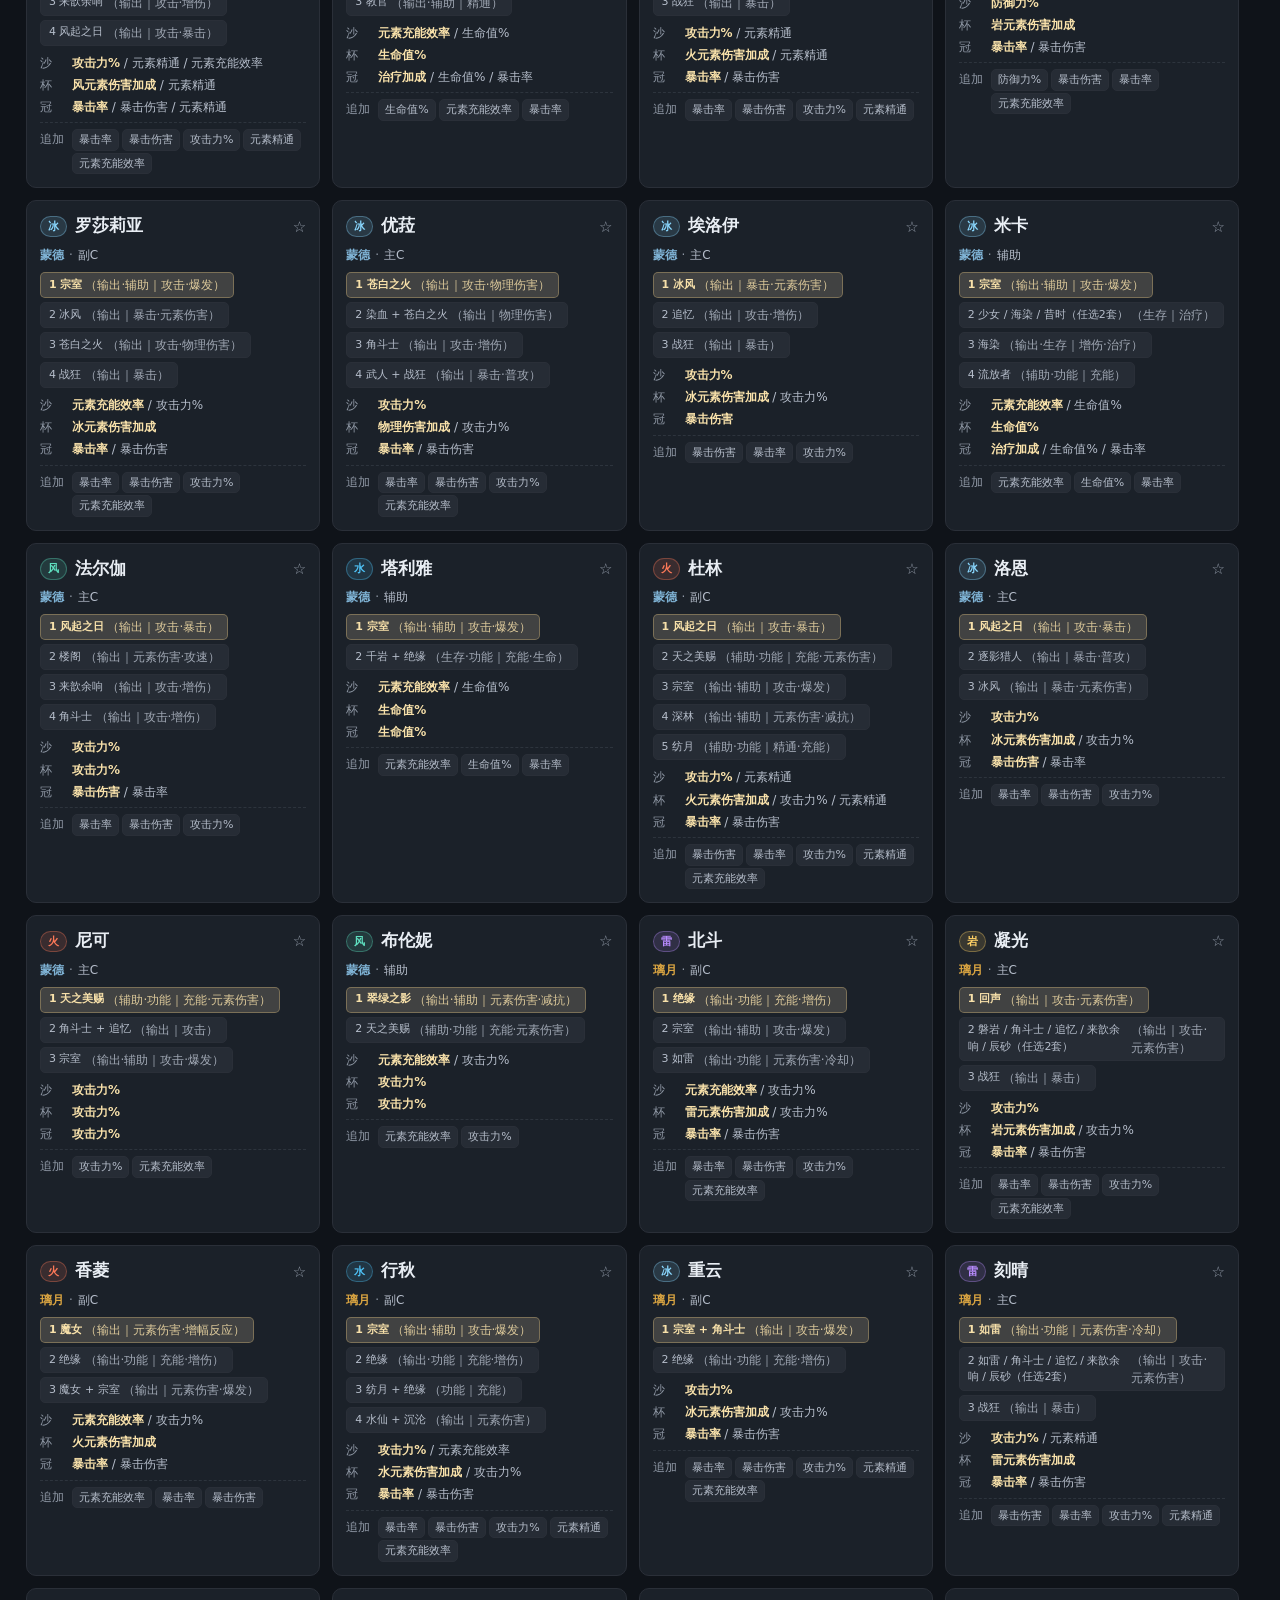
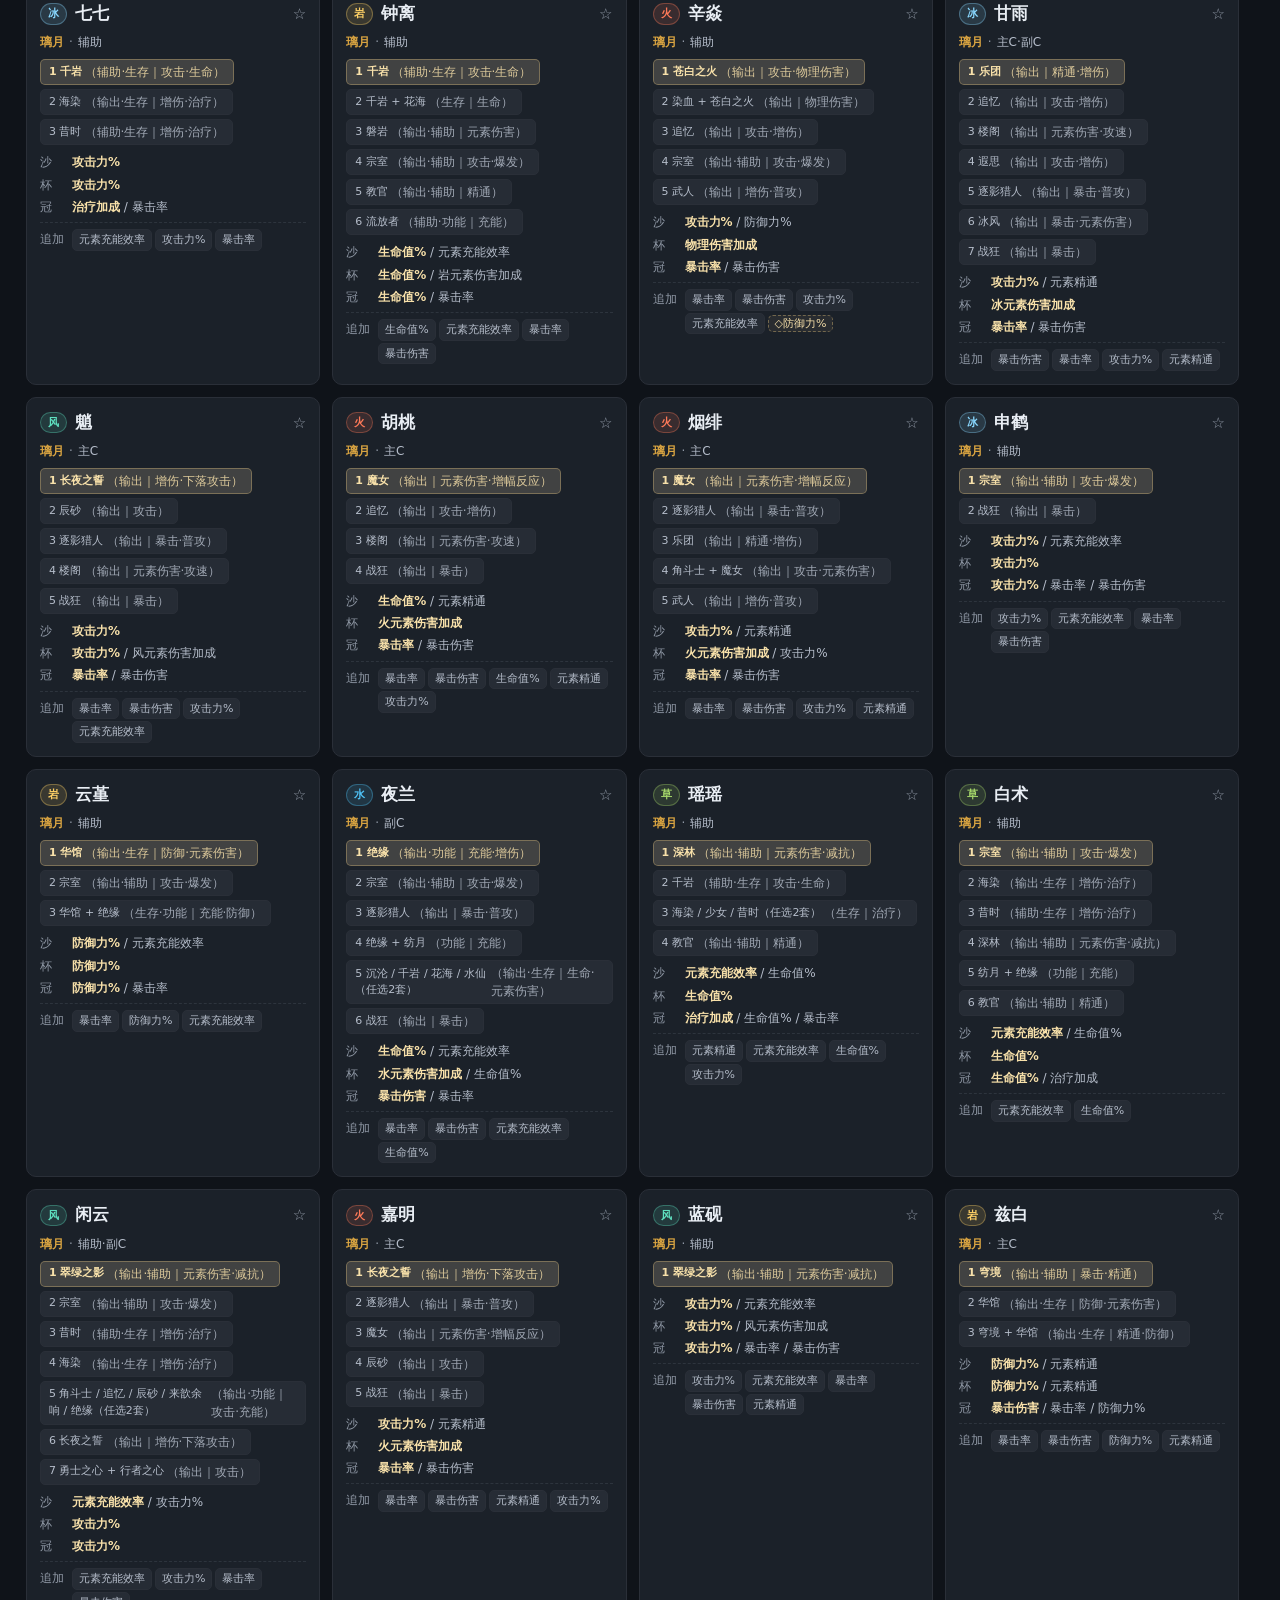
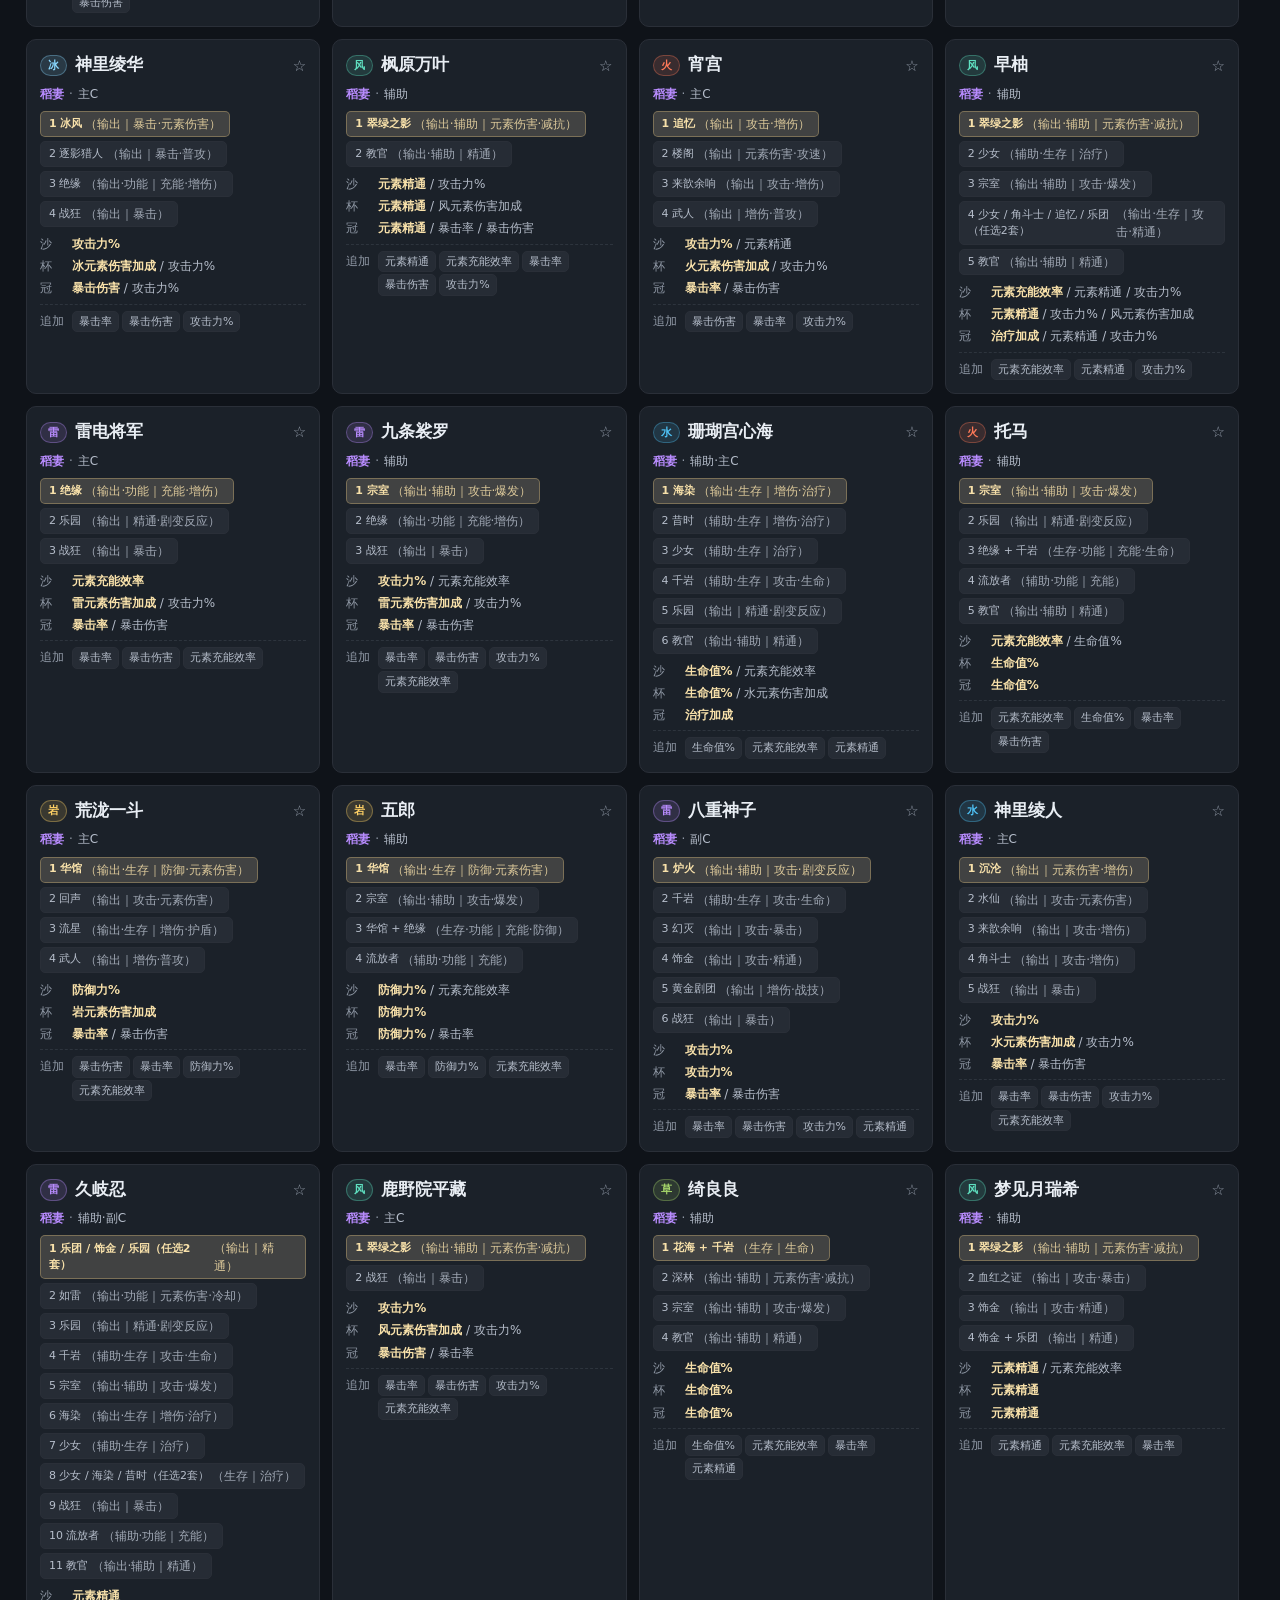
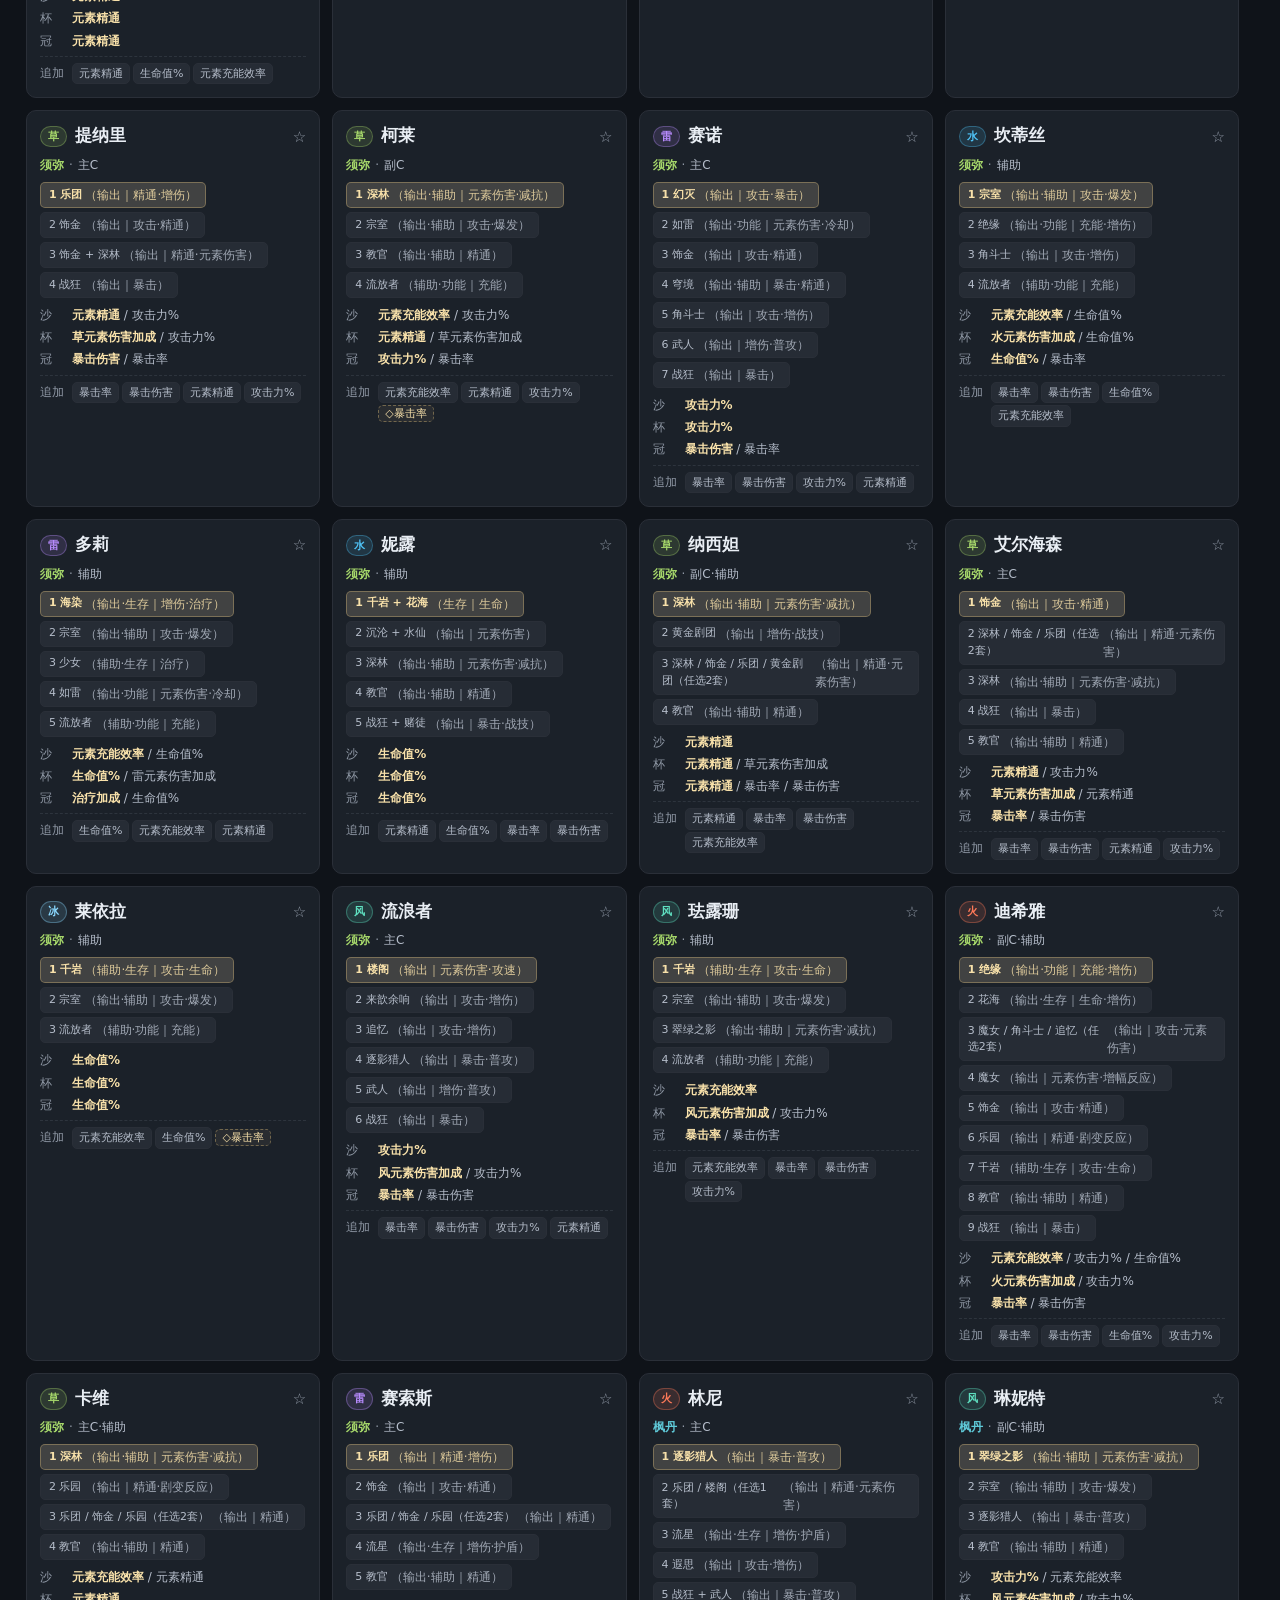
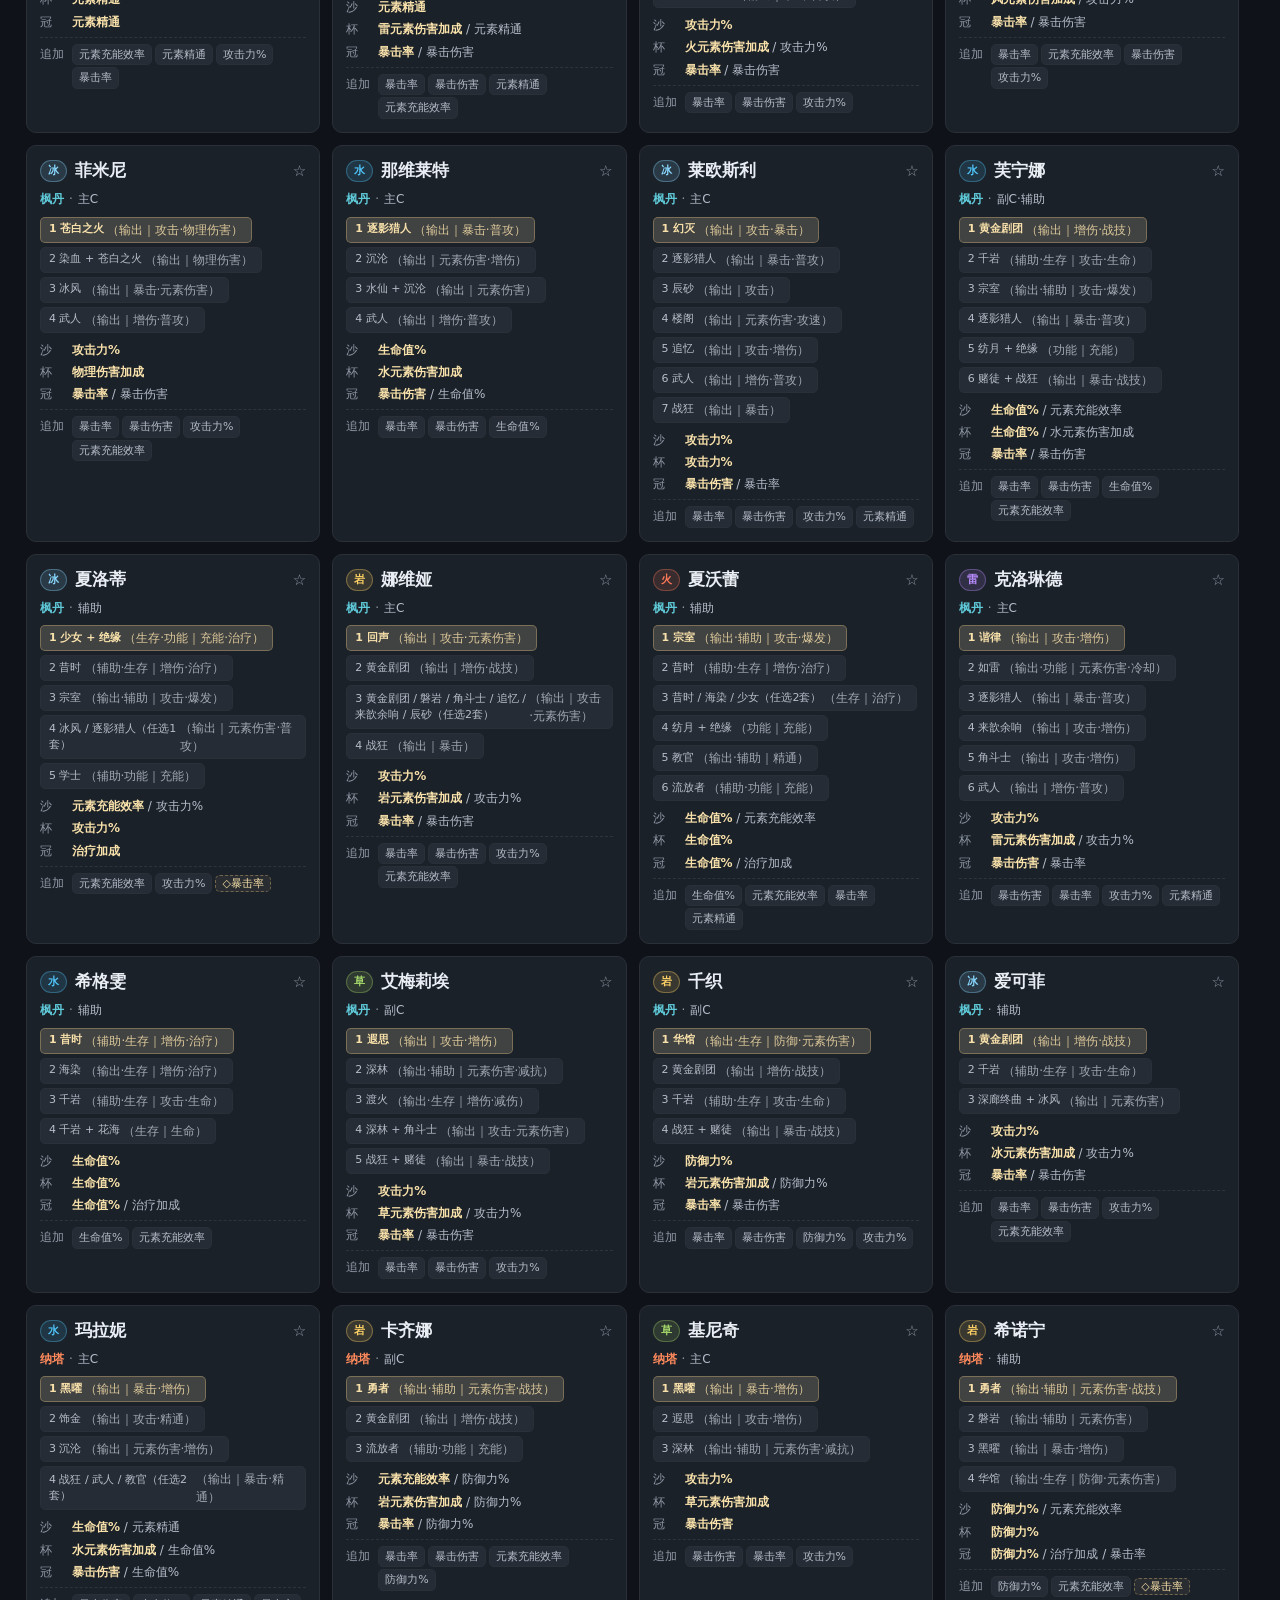
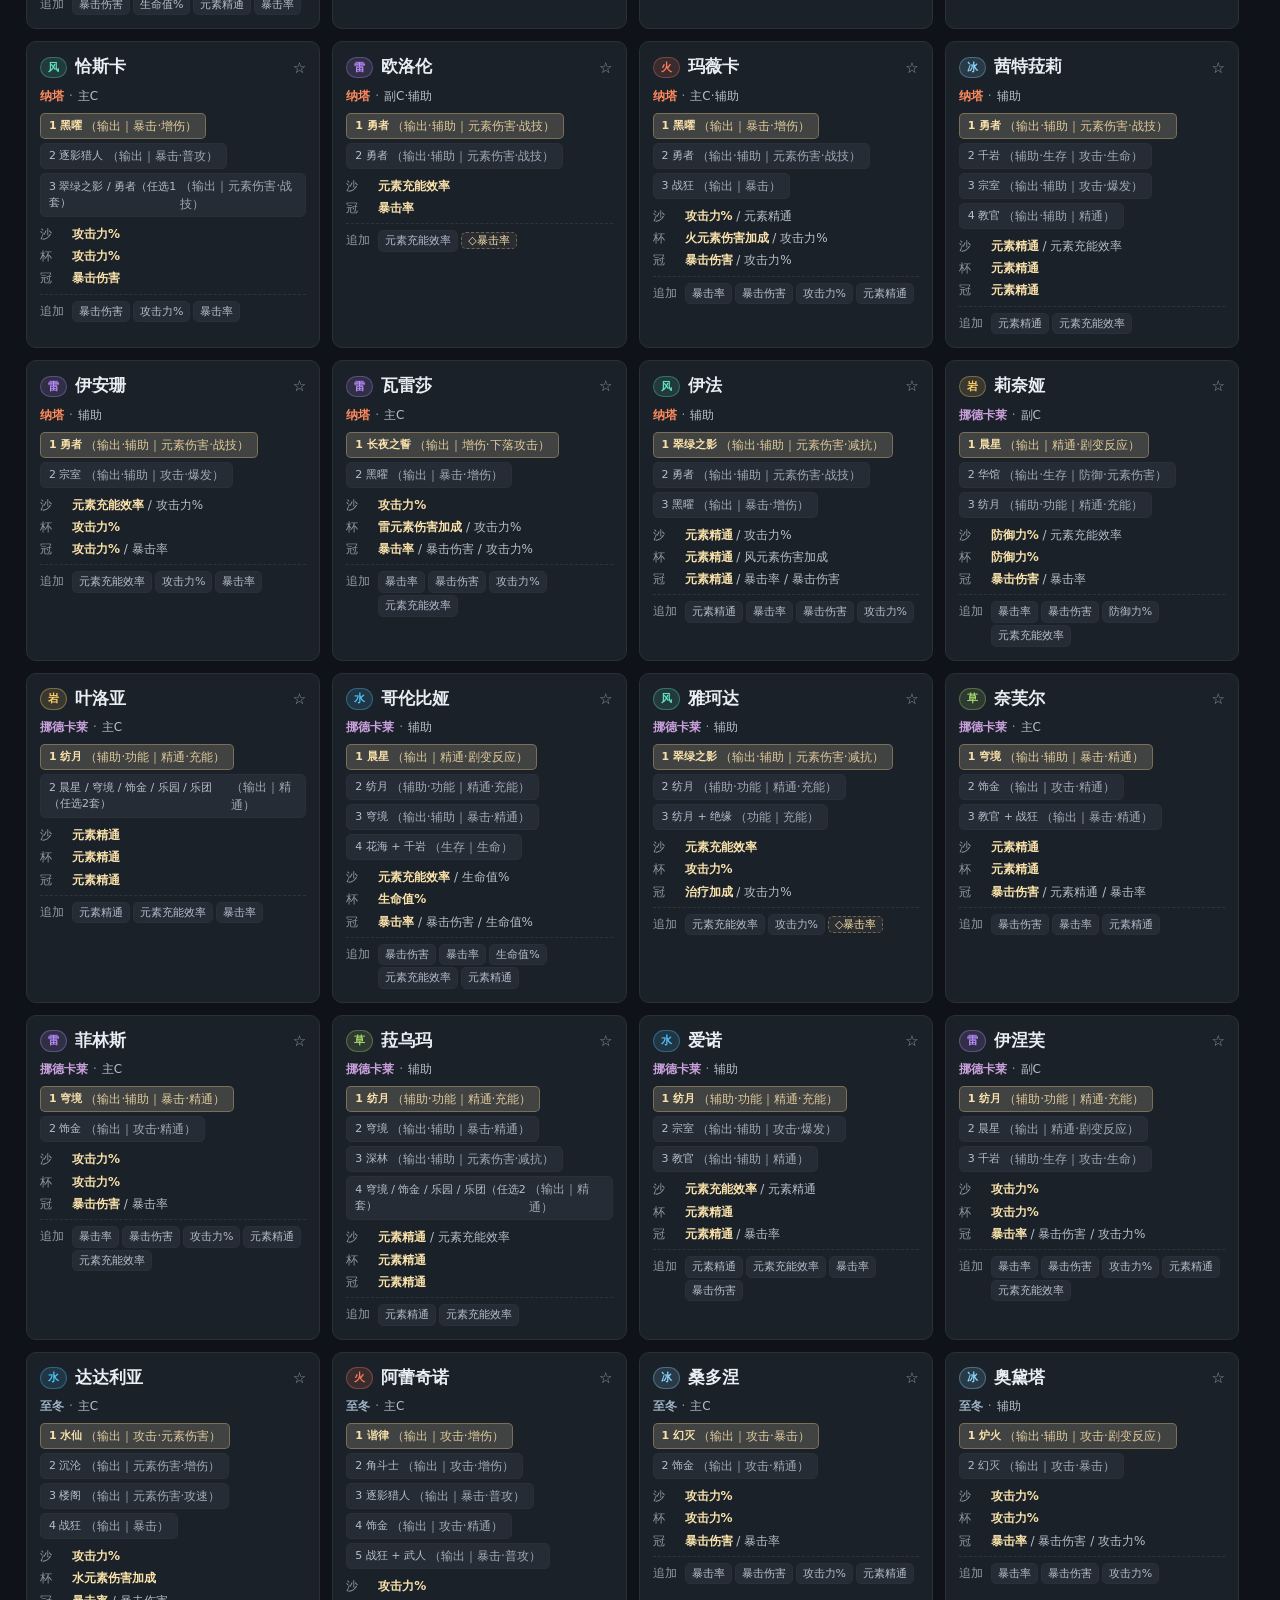
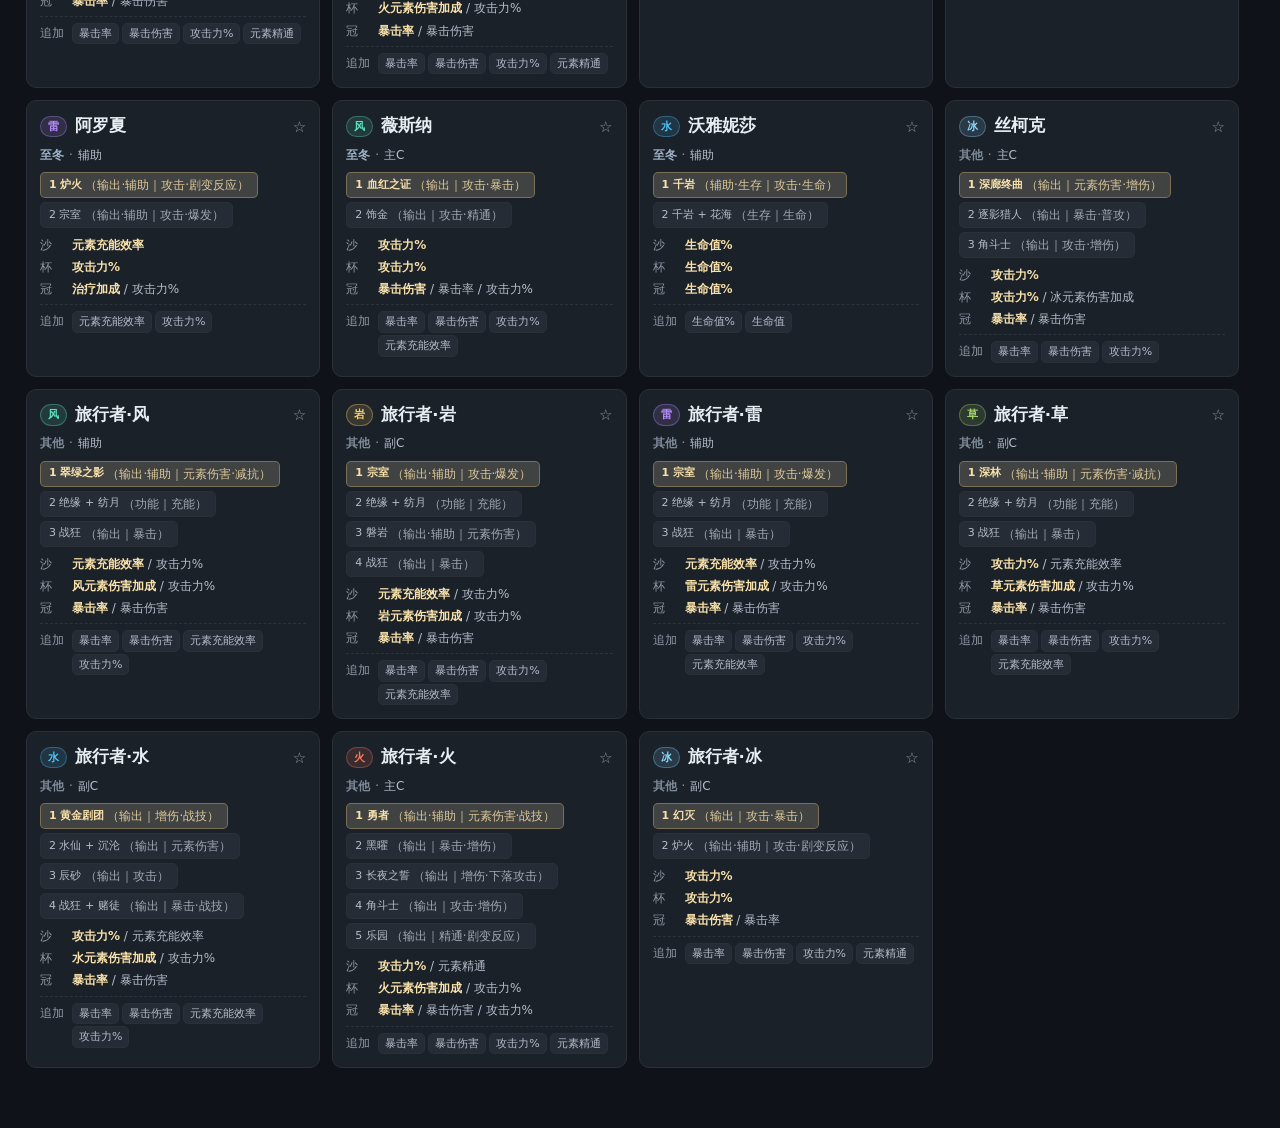
==== commit f3ddcee1: "feat(sets): 角色卡片套装简称展示与编辑，补 7 套社区简称 - src/data.js：SET_SHORT / SET_SHORT_EN 各新增 7 条中文/英文简称   （千岩牢固→千岩" ====
--- a/src/template.html
+++ b/src/template.html
@@ -448,6 +448,7 @@
       <label class="chk"><input type="checkbox" id="setShowHidden"> 显示已隐藏的内置套装</label>
       <button id="btnRestoreSetOrder" class="btn">恢复内置顺序</button>
       <button id="btnRestoreSets" class="btn">恢复全部内置套装显示</button>
+      <button id="btnRestoreSetShorts" class="btn">全部还原简称</button>
     </div>
     <div id="setManager"></div>
   </div>
--- a/src/styles.css
+++ b/src/styles.css
@@ -566,7 +566,7 @@
 /* 4 列网格仅在宽屏生效；窄屏回退到块布局，避免被挤变形 */
 @media (min-width:640px){
   .modal-lg .sm-row{
-    grid-template-columns:38px minmax(130px,1.4fr) minmax(180px,2.4fr) auto;
+    grid-template-columns:38px minmax(110px,1.2fr) minmax(96px,.85fr) minmax(160px,2fr) auto;
     gap:12px;align-items:center;
   }
   .modal-lg .sm-row input[type=text]{font-size:var(--fs-sm);padding:7px 10px;}
@@ -1160,7 +1160,7 @@
 
 /* ---- ④ 套装管理行 ---- */
 .sm-row{
-  display:grid;grid-template-columns:38px minmax(120px,1.3fr) minmax(140px,1.6fr) minmax(210px,auto);
+  display:grid;grid-template-columns:30px minmax(92px,1.1fr) minmax(72px,.7fr) minmax(112px,1.3fr) minmax(150px,auto);
   gap:8px;align-items:center;padding:7px 9px;border:1px solid var(--line-soft);
   border-radius:var(--r-sm);background:var(--sunken);margin-bottom:6px;
 }
@@ -1170,24 +1170,64 @@
   color:var(--txt);font-family:inherit;font-size:var(--fs-sm);line-height:1.45;}
 .sm-row.off{opacity:.5;}
 .sm-no{color:var(--txt3);font-size:var(--fs-sm);text-align:center;font-variant-numeric:tabular-nums;}
+/* 简称：跟语言切换的小输入框 + 单行还原；有用户覆盖时描金边以示区别 */
+.sm-shortwrap{display:flex;align-items:center;gap:4px;min-width:0;}
+.sm-shortwrap .sm-short{flex:1;min-width:0;}
+.sm-shortwrap .btn.sm{flex:none;}
+.sm-row input.sm-short.over{
+  border-color:color-mix(in srgb,var(--gold) 45%,var(--line));
+  color:var(--gold2);
+}
+.sm-shortwrap .btn.sm[disabled]{opacity:.3;cursor:default;}
 .sm-row input[type=text]{padding:6px 10px;font-size:var(--fs-sm);}
 .sm-ops{display:flex;align-items:center;gap:5px;justify-content:flex-end;flex-wrap:wrap;}
 .sm-badge{font-size:10.5px;padding:2px 7px;border-radius:var(--r-pill);flex:none;}
 .sm-badge.bi{background:var(--panel2);color:var(--txt2);}
 .sm-badge.cu{background:color-mix(in oklab,var(--gold) 20%,var(--panel2));color:var(--gold2);}
 
-/* 套装管理 · 定位编辑区（2 / 4 件套两列，点选即保存） */
-.sm-roles{grid-column:1 / -1;display:grid;grid-template-columns:repeat(auto-fit,minmax(240px,1fr));
-  gap:6px 16px;padding:7px 9px;border:1px dashed var(--line-soft);border-radius:var(--r-sm);
+/* 套装管理 · 定位编辑区（点选即保存）
+ * 结构：2 件套一块 + 4 件套一块，每块内部固定两行 —— 第 1 行大类、第 2 行关键词。
+ * 关键点：网格只有「跨块」这一层是 2 列（minmax(0,1fr)，块内不参与换行），
+ * 所以同一「件套」的大类与关键词永远贴在同一块里，不会再出现
+ * 「4 件套关键词被 auto-fit 挤到 2 件套大类左边 / 上方」「同一件套被拆到两列」的错位。 */
+.sm-roles{grid-column:1 / -1;display:grid;grid-template-columns:repeat(2,minmax(0,1fr));
+  gap:8px 14px;padding:8px 10px;border:1px dashed var(--line-soft);border-radius:var(--r-sm);
   background:color-mix(in oklab,var(--panel2) 55%,transparent);}
+.sm-rblock{display:flex;flex-direction:column;gap:5px;min-width:0;padding:7px 9px;
+  border:1px solid var(--line-soft);border-radius:var(--r-sm);
+  background:color-mix(in oklab,var(--panel) 60%,transparent);}
+.sm-rblock.dirty{border-color:color-mix(in srgb,var(--gold) 40%,var(--line-soft));}
+.sm-rhead{display:flex;align-items:center;gap:6px;flex-wrap:wrap;}
+.sm-rtitle{font-size:var(--fs-xs);font-weight:600;color:var(--txt2);}
+.sm-rhead .sm-rreset{flex:none;width:24px;height:24px;padding:0;line-height:1;font-size:12px;}
+.sm-rhead .sm-rreset[disabled]{opacity:.3;cursor:default;}
 .sm-rrow{display:flex;align-items:flex-start;gap:8px;min-width:0;}
-.sm-rlabel{flex:none;min-width:64px;padding-top:3px;font-size:var(--fs-xs);color:var(--txt3);}
+.sm-rlabel{flex:none;min-width:46px;padding-top:3px;font-size:var(--fs-xs);color:var(--txt3);}
 .sm-infer{grid-column:1 / -1;display:flex;align-items:center;gap:10px;flex-wrap:wrap;}
+/* 定位标记图例（表头下方只出现一次，属说明性文案，不参与点选） */
+.sm-legend{display:flex;align-items:center;gap:8px;flex-wrap:wrap;padding:2px 3px 8px;
+  font-size:var(--fs-xs);color:var(--txt3);}
+.sm-legend .role-chip{cursor:default;}
+/* 两块并排只在桌面宽度成立（≥1000px 时 .modal-lg = 900px，块内 chip 行还有 ~350px）；
+   窄屏退回单列：2 件套块在上、4 件套块在下，各自仍保持「大类 + 关键词」两行。
+   注意：这里只在「块」这一层调整列数，块内部永远不换行 —— 块内 auto-fit 正是错位的根因。 */
+@media (max-width:999px){ .sm-roles{grid-template-columns:1fr;} }
 .role-chips{display:flex;flex-wrap:wrap;gap:5px;flex:1;min-width:0;}
 .role-chip{font-size:11px;padding:2px 8px;border-radius:var(--r-pill);border:1px solid var(--line-soft);
   background:var(--panel2);color:var(--txt3);cursor:pointer;user-select:none;line-height:1.5;}
 .role-chip:hover{border-color:var(--line);color:var(--txt2);}
 .role-chip.on{background:color-mix(in oklab,var(--gold) 22%,var(--panel2));border-color:var(--gold);color:var(--gold2);font-weight:600;}
+/* 定位标签三态（套装管理用，只作用于传了「系统内置基线」的芯片）：
+ *   金 = 内置已选（跟随系统）  ·  蓝 = 你自己选的（改过的）
+ *   虚线灰 + 删除线 = 内置项已被你取消（点一下就回来，不丢信息） */
+.role-chip.on.user{background:color-mix(in srgb,var(--blue) 16%,var(--panel2));
+  border-color:color-mix(in srgb,var(--blue) 46%,transparent);
+  color:color-mix(in srgb,#fff 22%,var(--blue));}
+.role-chip.on.user:hover{border-color:var(--blue);}
+.role-chip.bi-off{background:transparent;border-style:dashed;
+  border-color:color-mix(in srgb,var(--gold) 32%,transparent);
+  color:var(--txt3);text-decoration:line-through;}
+.role-chip.bi-off:hover{border-color:color-mix(in srgb,var(--gold) 55%,transparent);color:var(--txt2);}
 /* 配装浮窗里的定位只读展示 */
 .role-chks.readonly{display:block;margin-bottom:2px;}
 .role-chks.readonly .brole-list{display:inline-flex;flex-wrap:wrap;gap:5px;margin-right:8px;}
@@ -1435,9 +1475,10 @@
   .sm-row.sm-head{display:none;}
   .sm-no{grid-column:1;grid-row:1;}
   .sm-row input.sm-name{grid-column:2;grid-row:1;}
-  .sm-row input.sm-bonus{grid-column:1 / -1;grid-row:2;}
-  .sm-ops{grid-column:1 / -1;grid-row:3;justify-content:flex-start;}
-  .sm-bonus4{grid-row:4;}
+  .sm-shortwrap{grid-column:1 / -1;grid-row:2;}
+  .sm-row input.sm-bonus{grid-column:1 / -1;grid-row:3;}
+  .sm-ops{grid-column:1 / -1;grid-row:4;justify-content:flex-start;}
+  .sm-bonus4{grid-row:5;}
 
   /* --- 属性行：控件固定同一行，只有下拉框收缩让出操作按钮空间 --- */
   .ms-item{flex-wrap:nowrap;gap:4px;padding:8px;width:100%;}
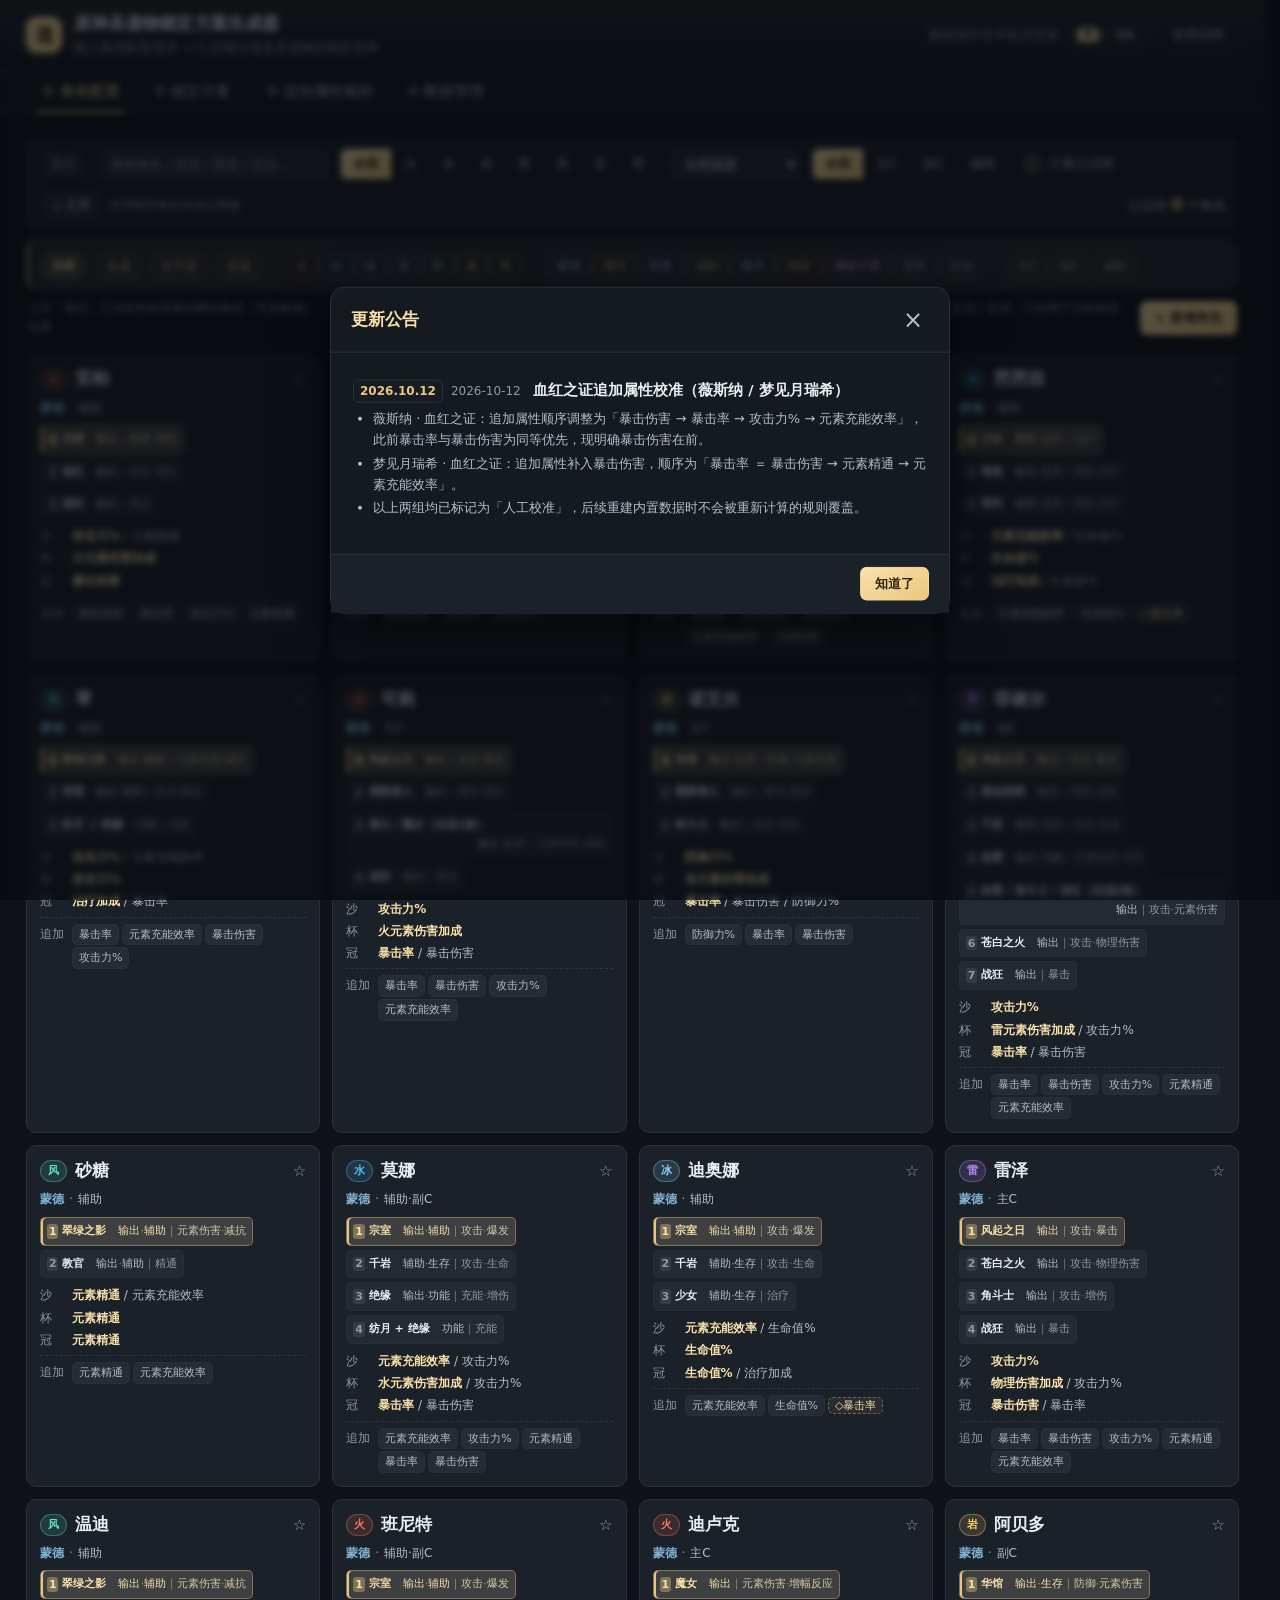
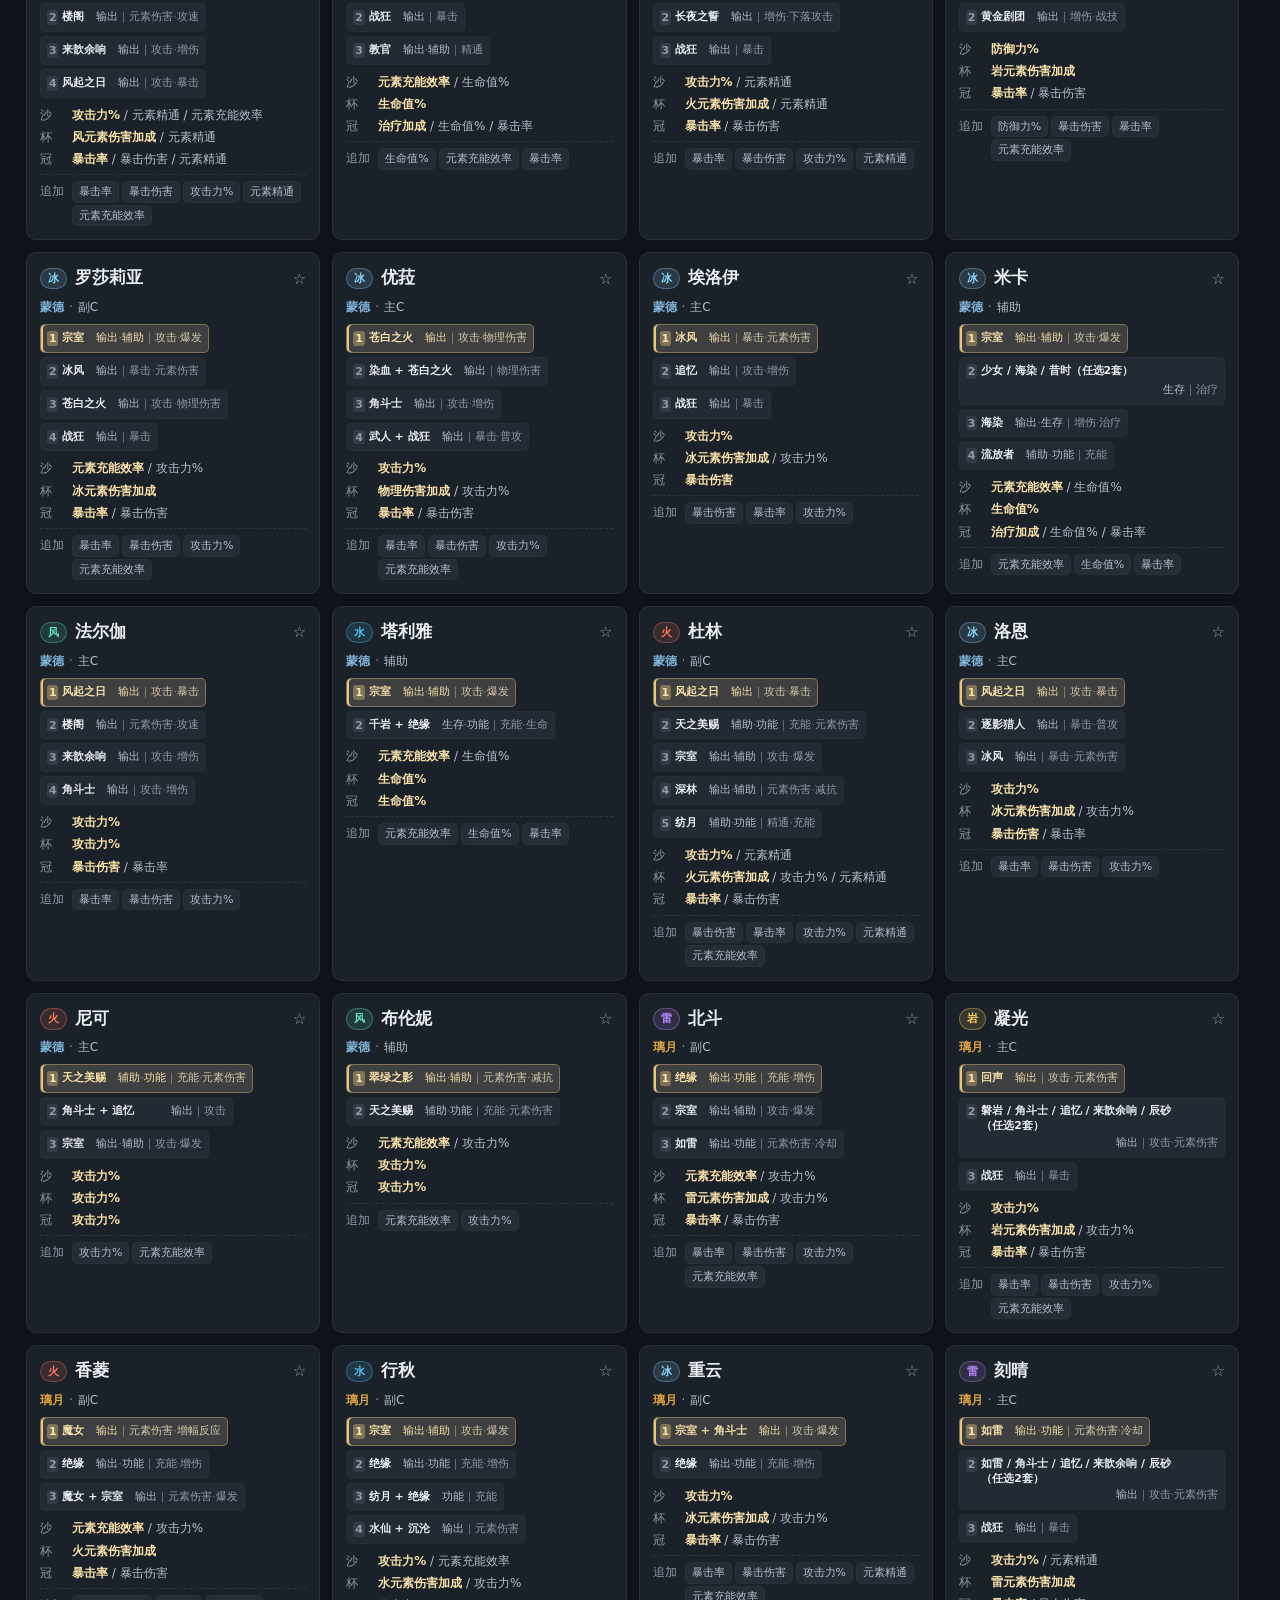
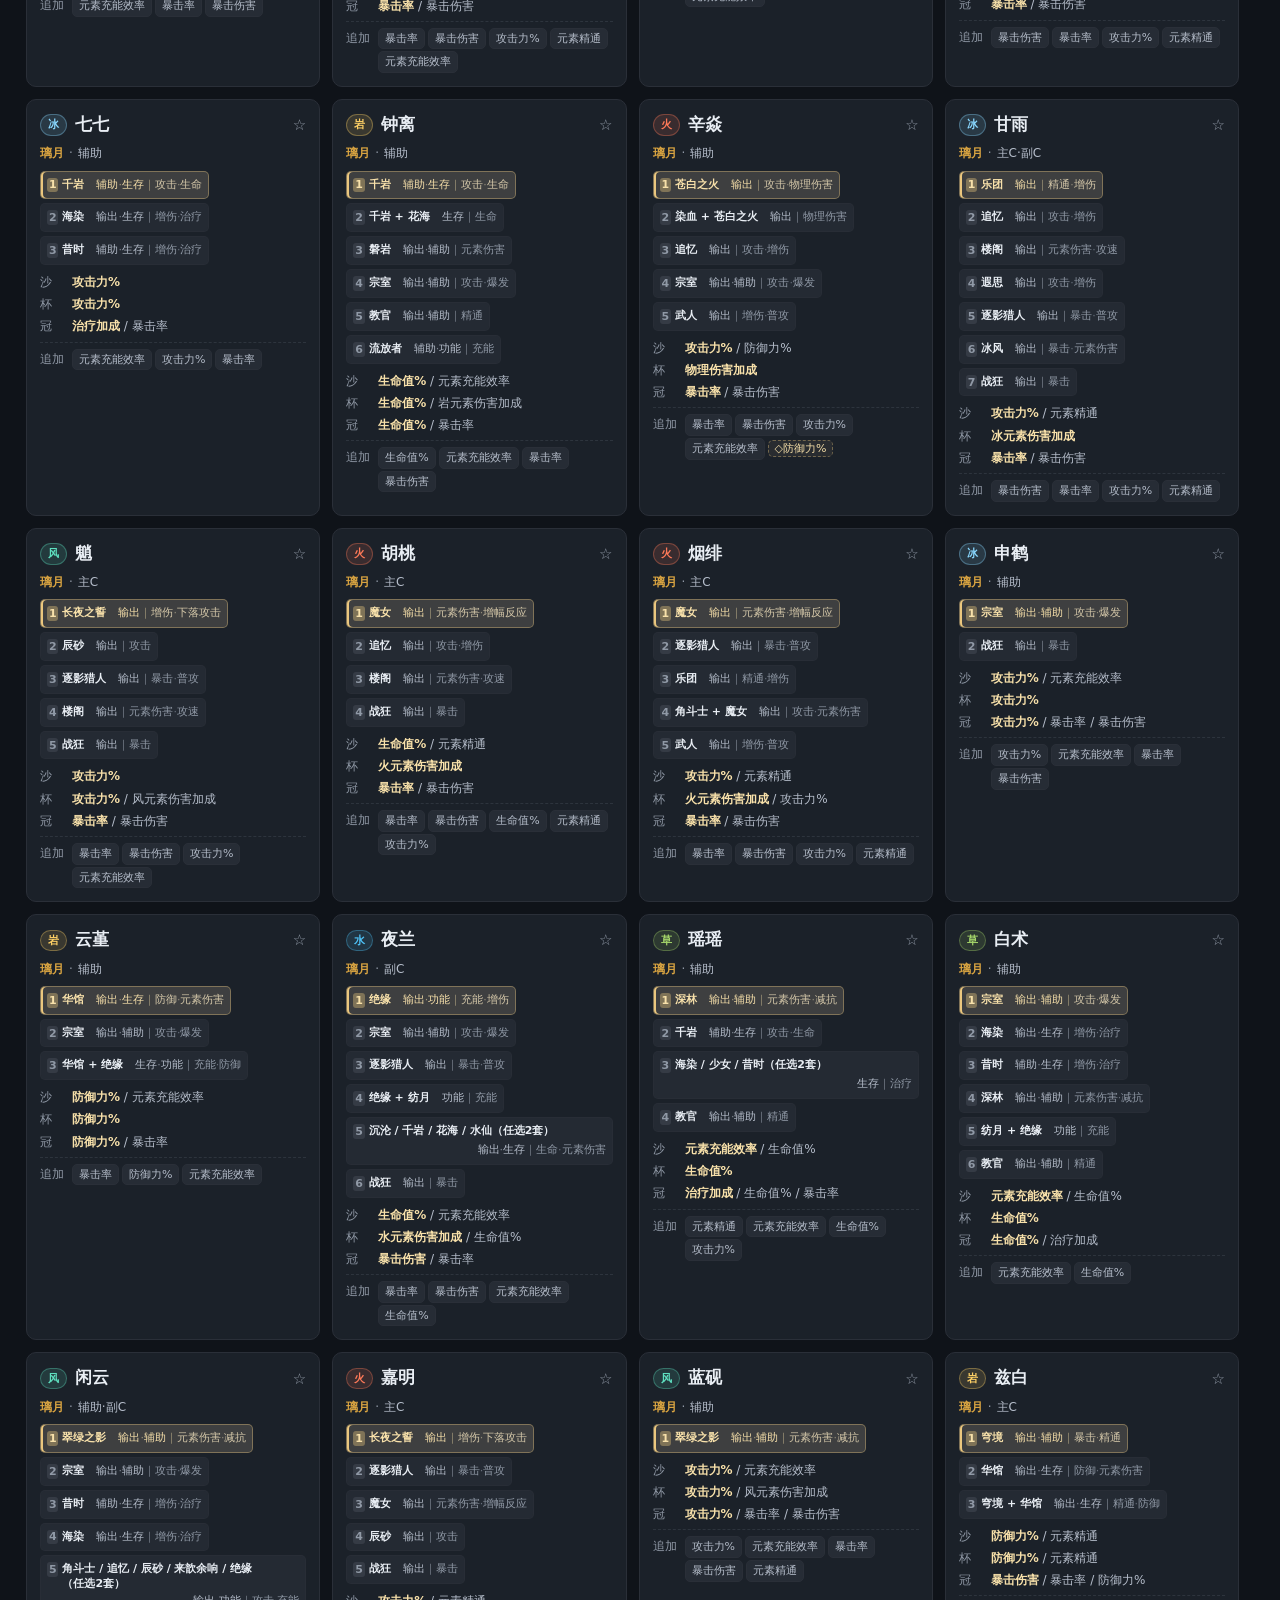
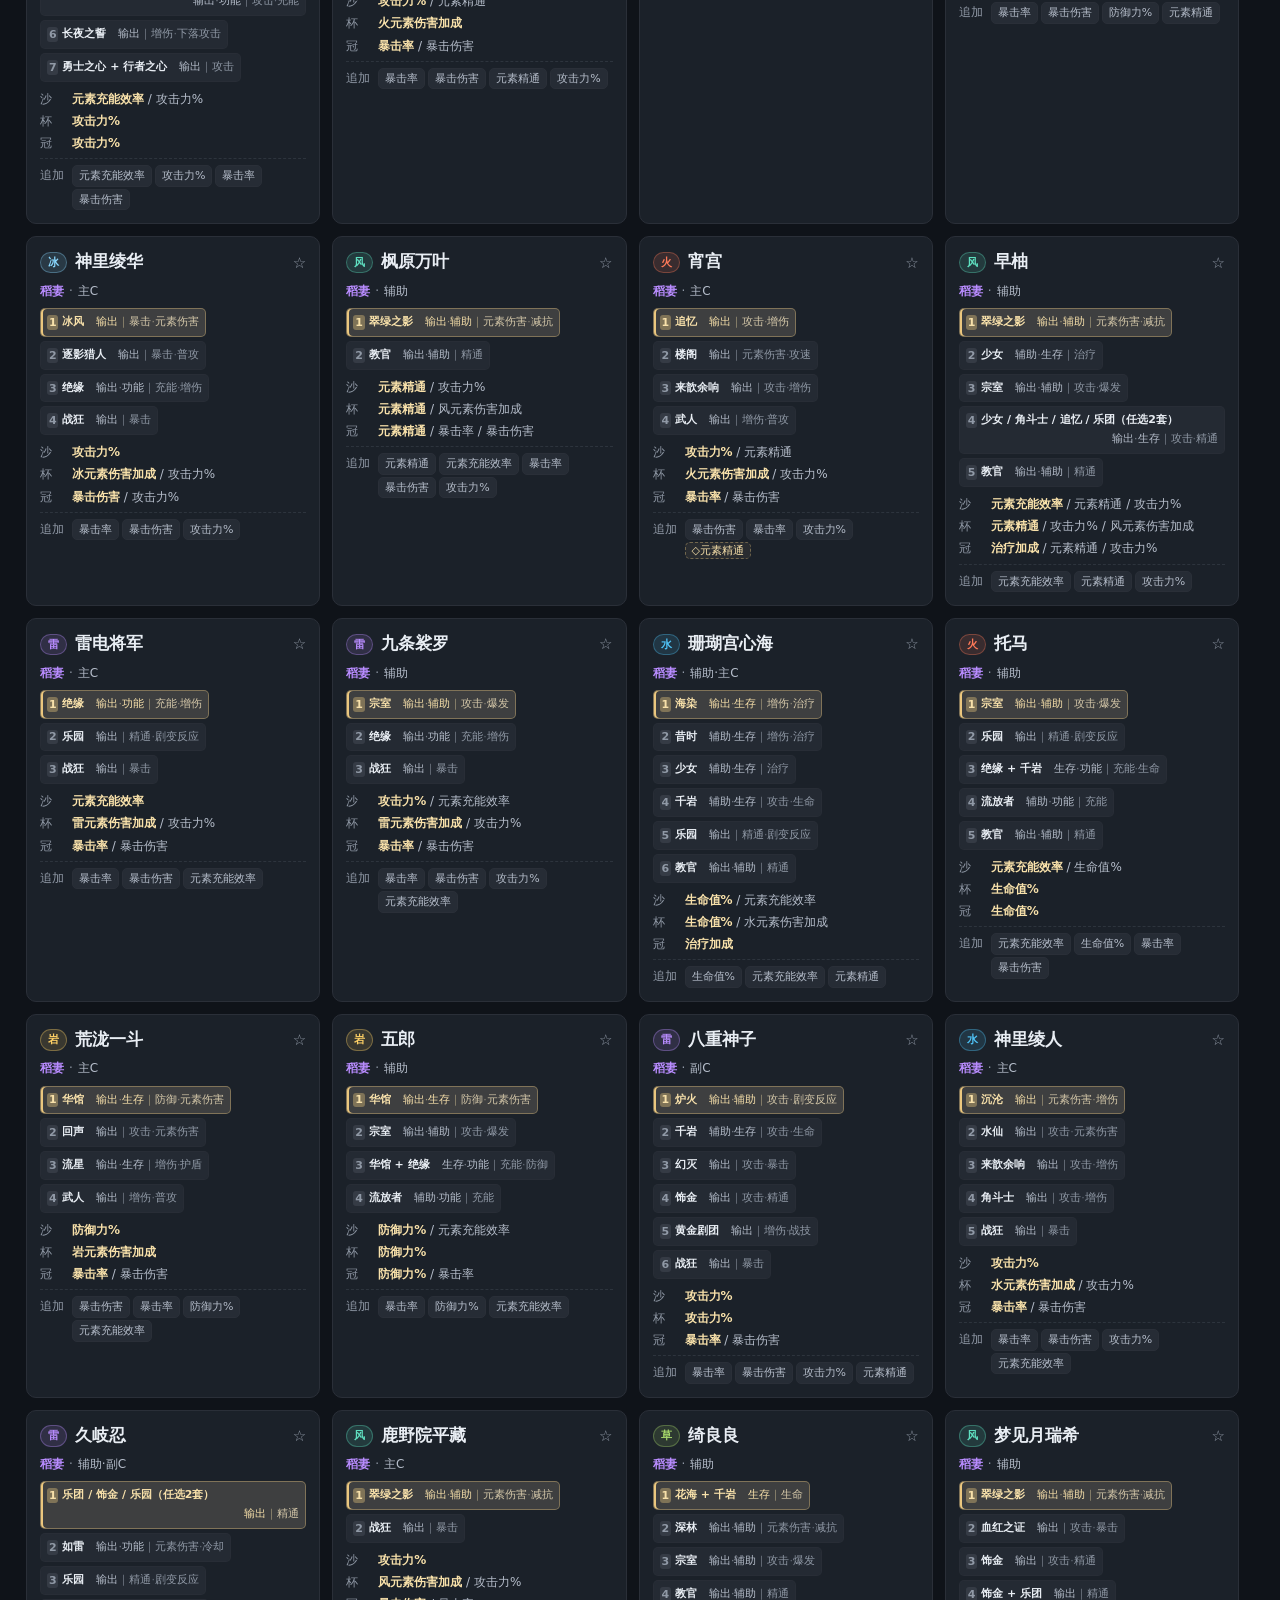
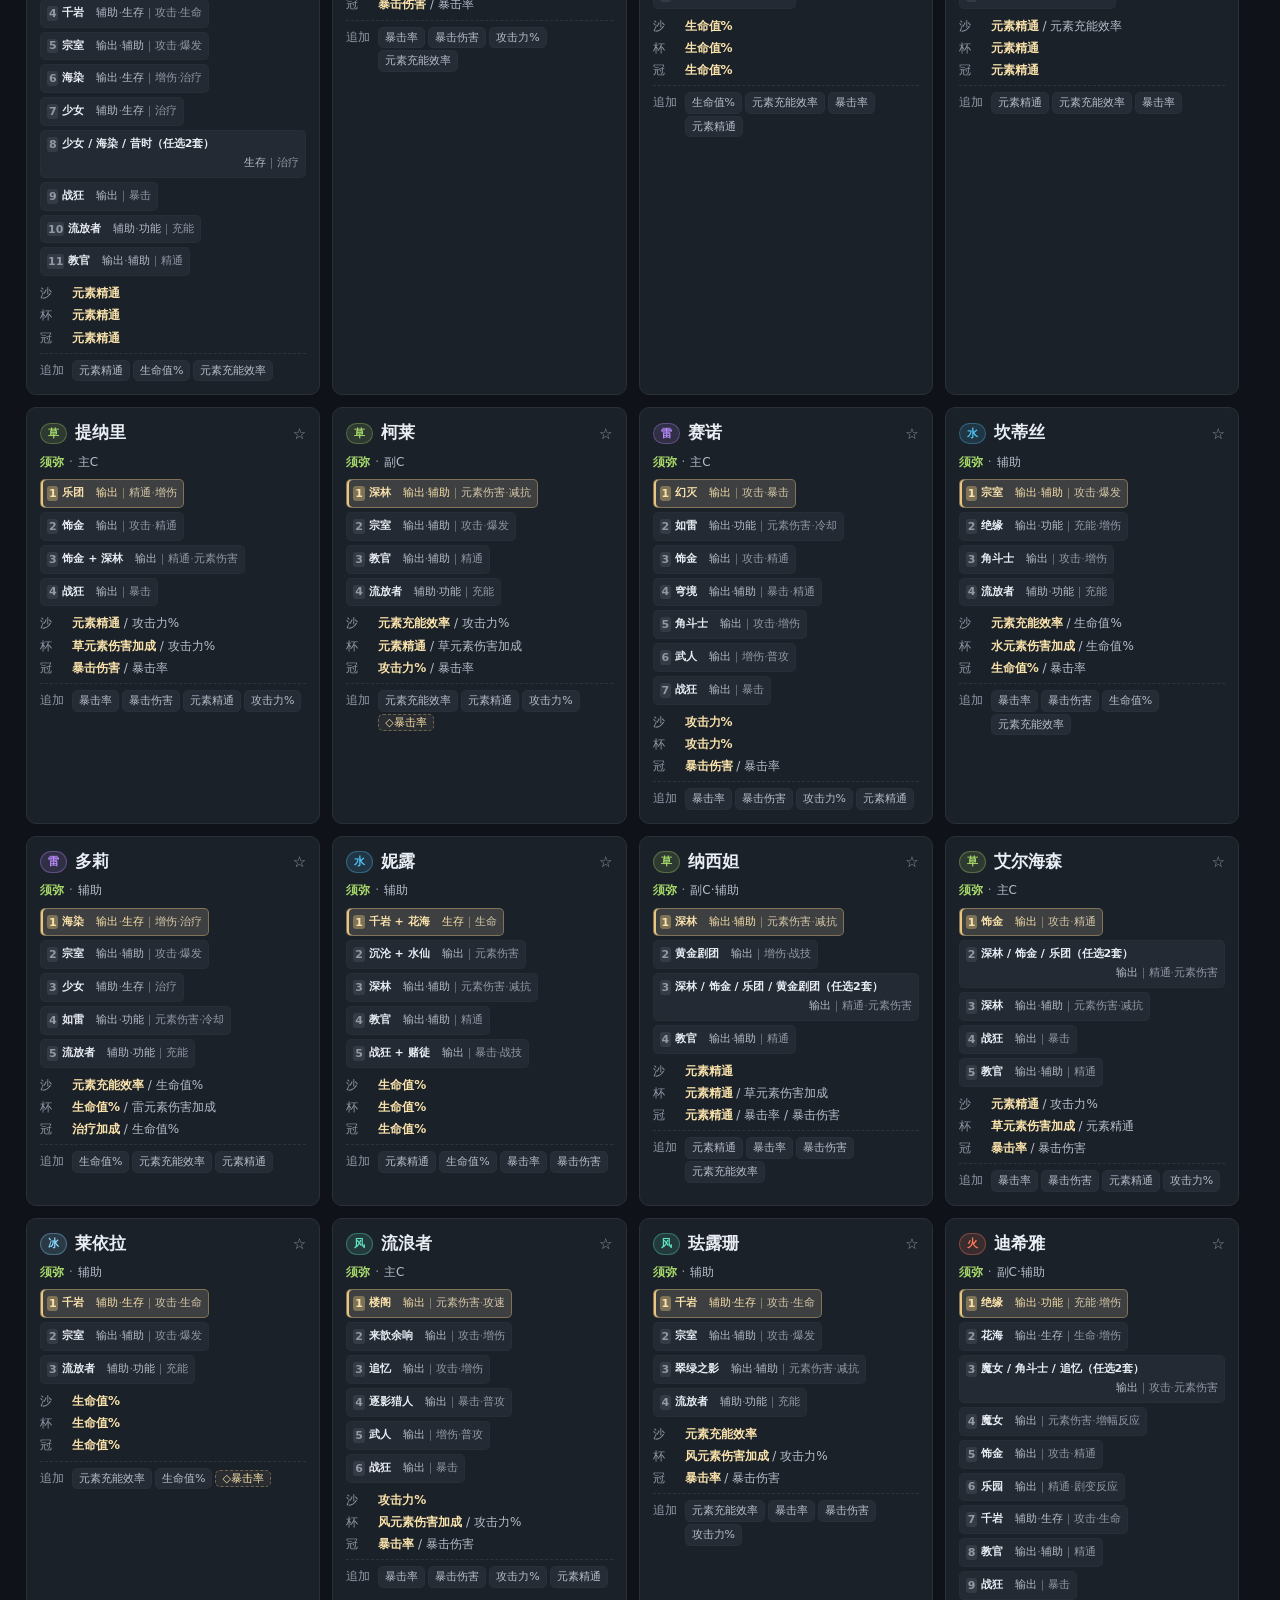
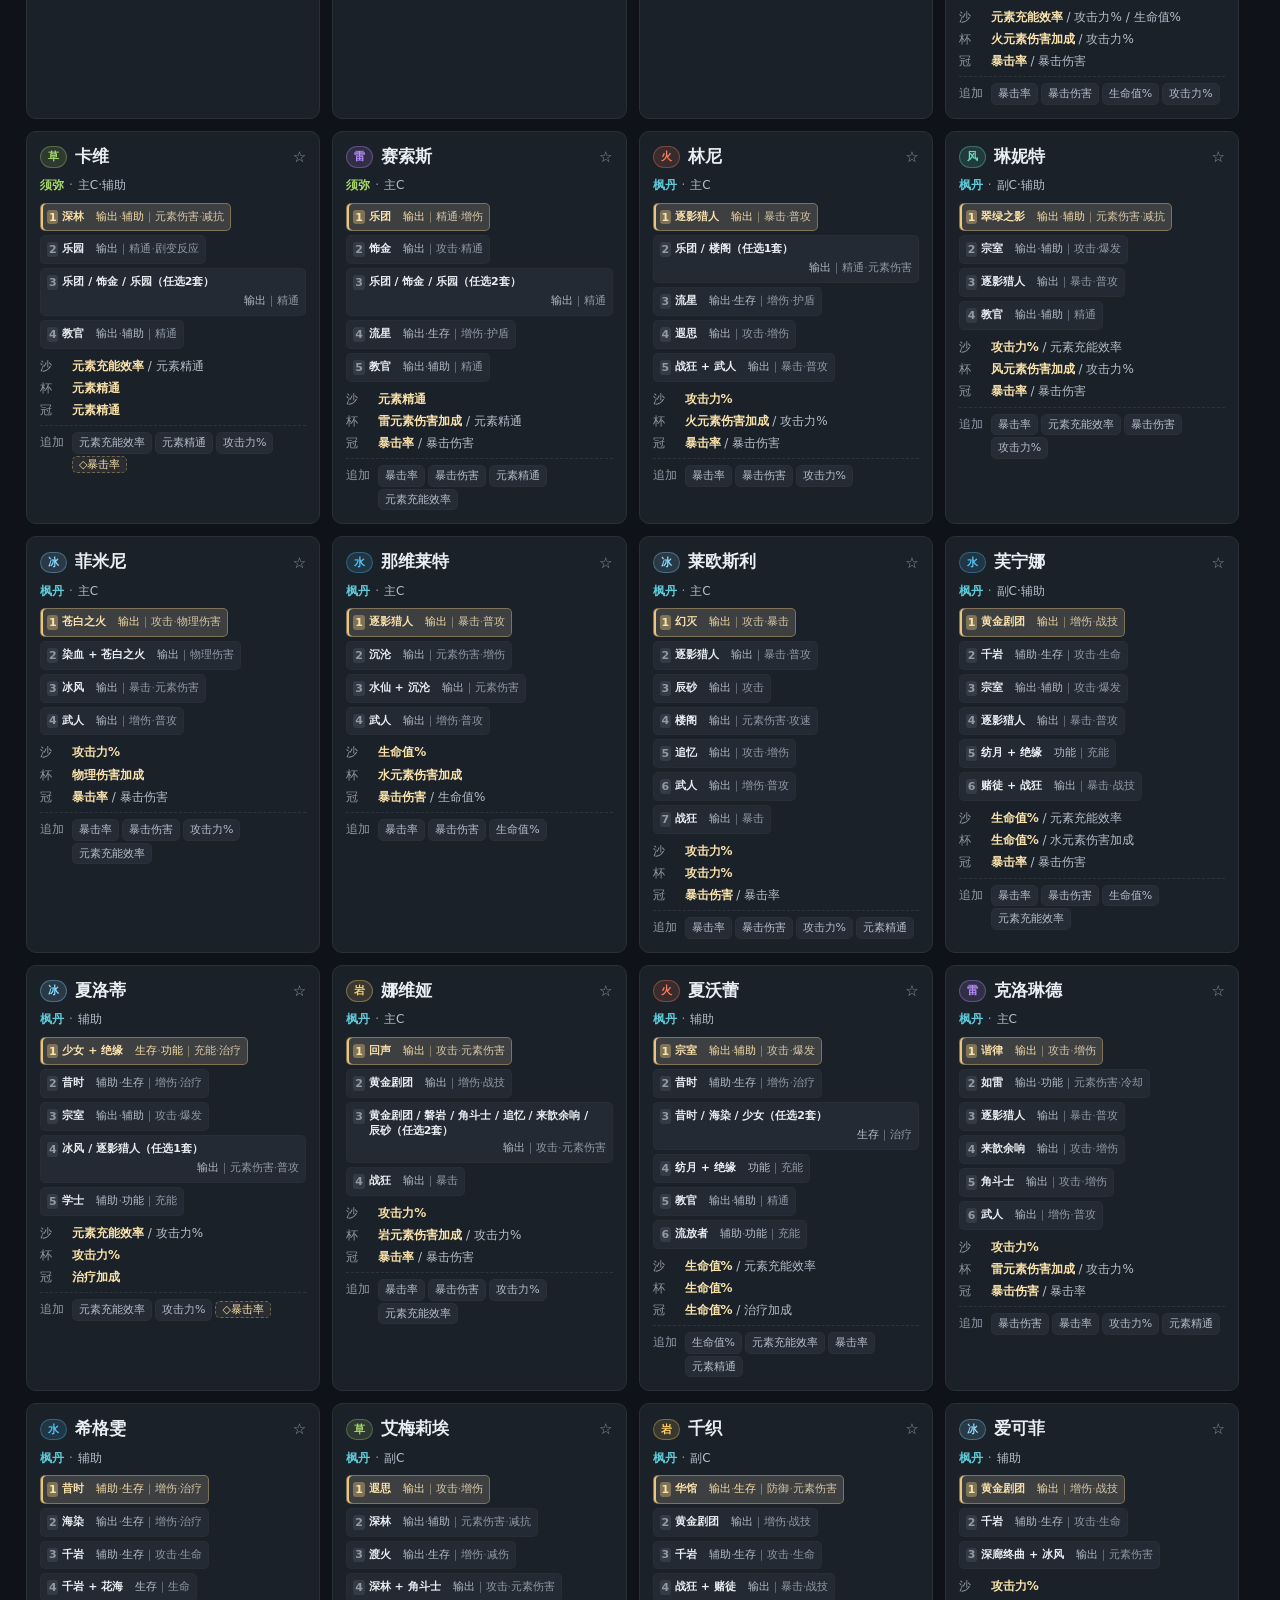
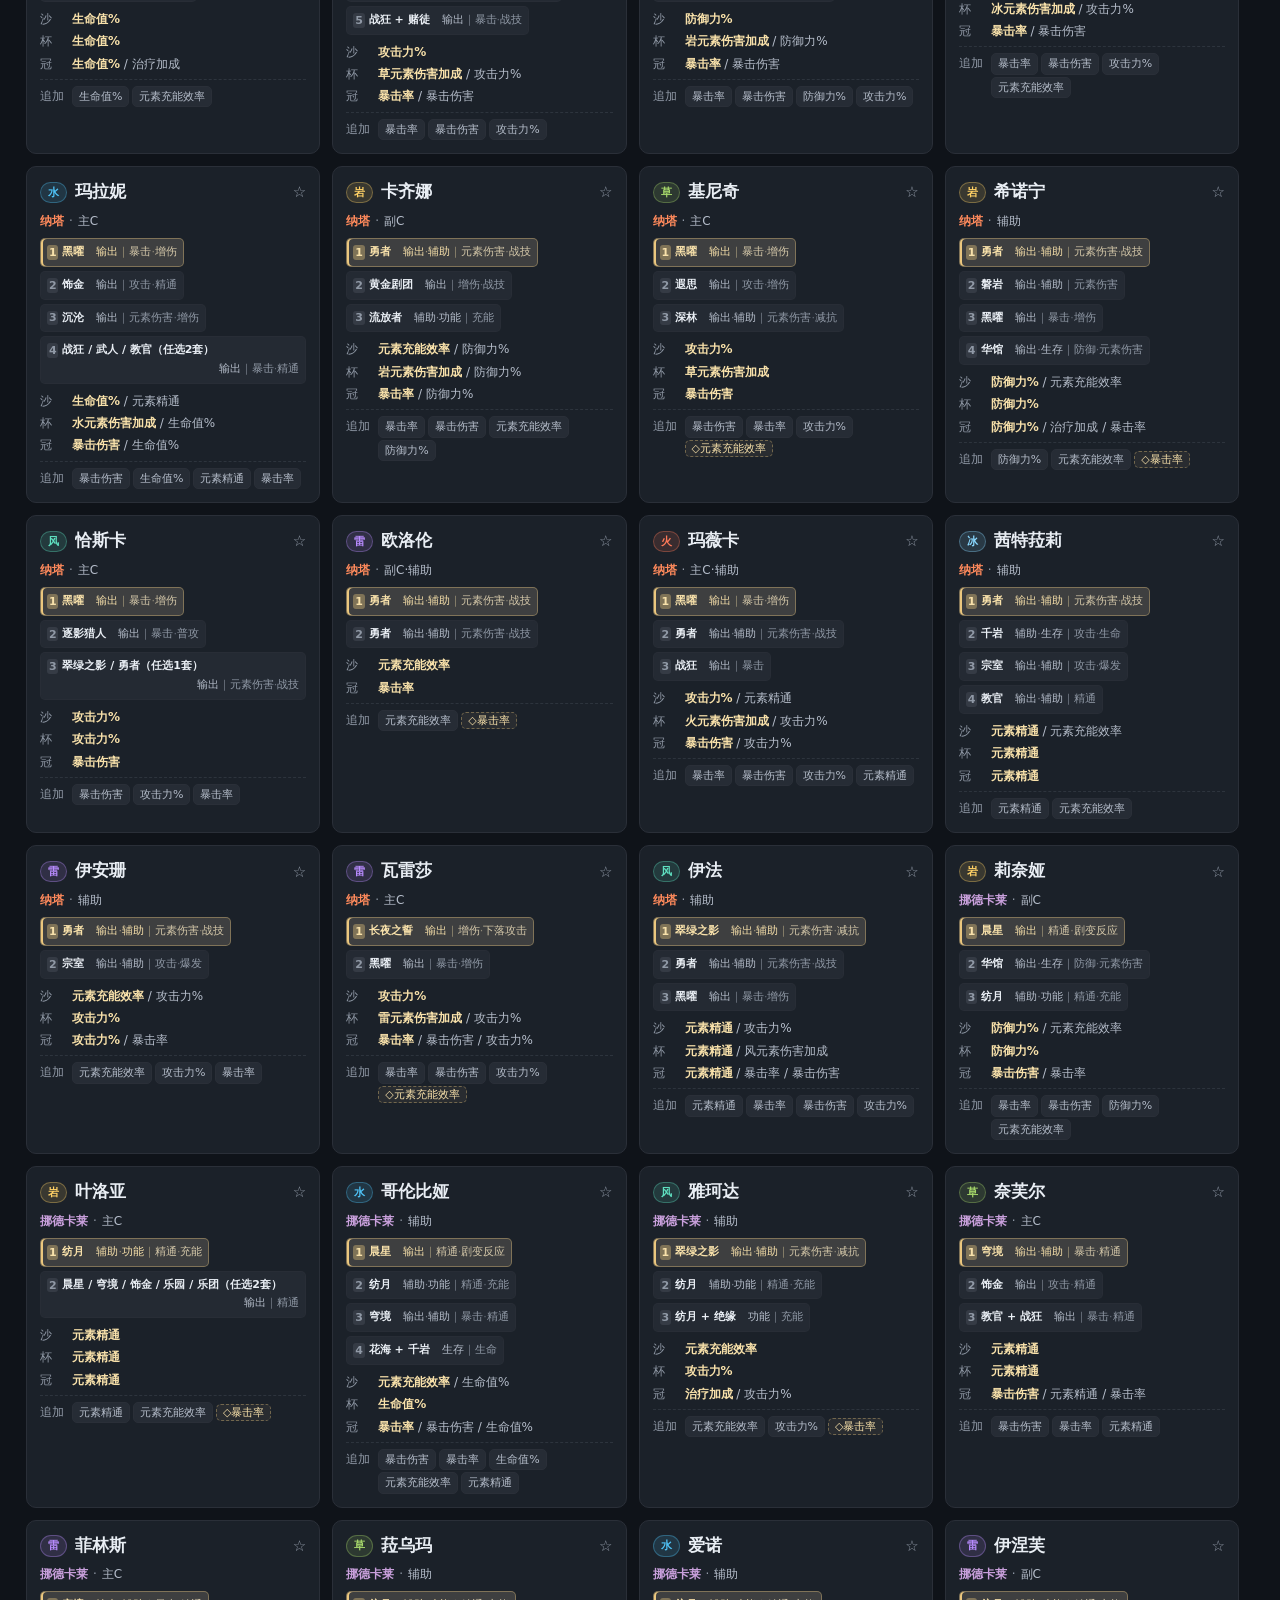
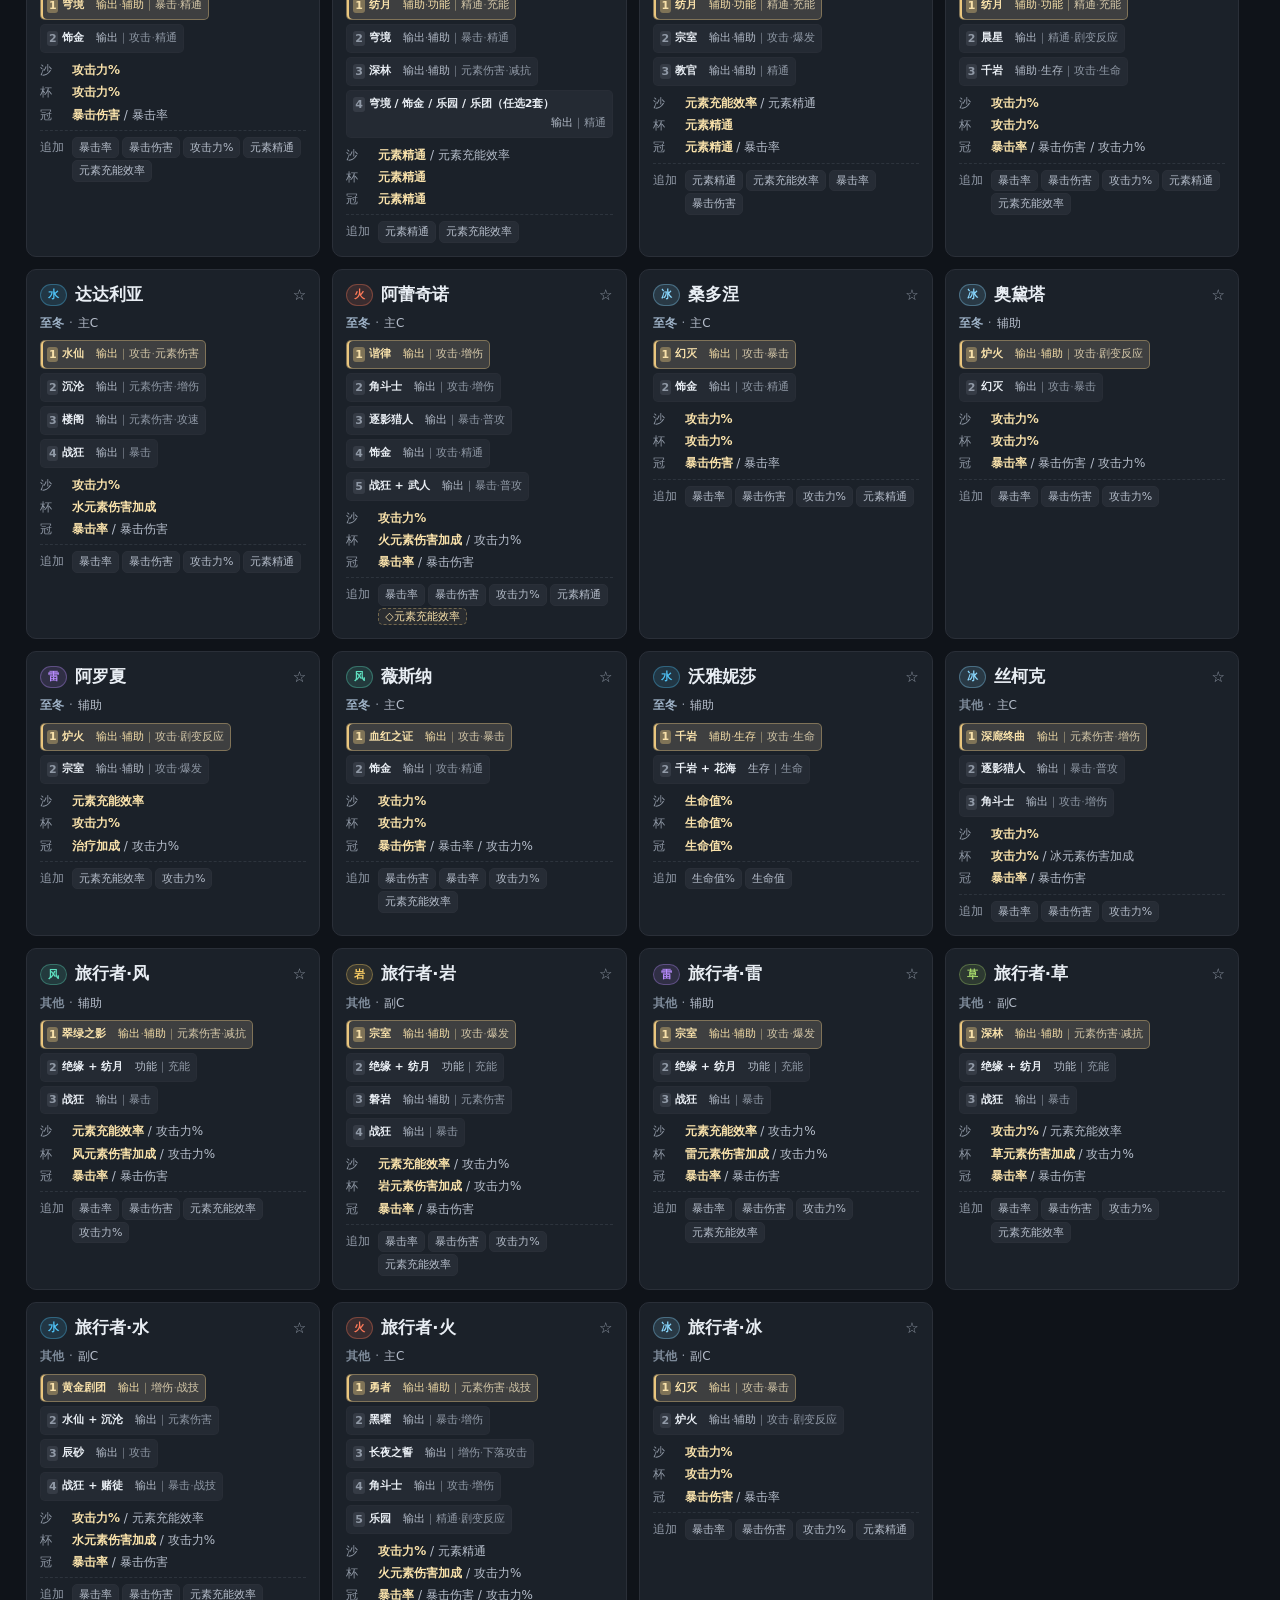
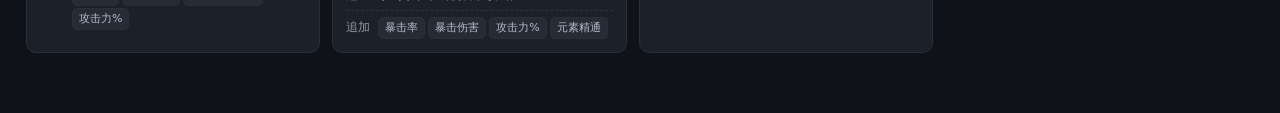
==== commit 9c32362a: "Remove detailed piece count display Co-authored-by: Copilot <223556219+Copilot@users.noreply.github." ====
--- a/src/template.html
+++ b/src/template.html
@@ -135,7 +135,6 @@
       <span class="spacer"></span>
       <label class="chk"><input type="checkbox" id="planHideUnused" checked> 隐藏无人需要的套装</label>
       <label class="chk"><input type="checkbox" id="planAltBuild" checked> 计入备选配装</label>
-      <label class="chk"><input type="checkbox" id="planDetail"> 显示详细件数</label>
       <span class="sort-bar" id="planSortBar"></span>
       <span class="spacer"></span>
       <button id="btnCopyGame" class="btn primary">复制游戏内方案</button>
@@ -413,7 +412,6 @@
         同一角色群体的需求因此连续聚块，照着从上往下设就行。</li>
         <li><b>套装件数需求</b>：需求角色<b>只在套装标题行出现一次</b>——角色名标签只写角色名（含「次选 / 备选」层级标注），件数跟在<b>套装（圣遗物）名之后分两栏</b>：一栏「4 件套」、一栏「2 件套」，该套装没有 2 件套需求角色时不出现「2 件套」栏；4 件套与 2+2 散搭都能用的角色两栏都出现。栏内沿用<b>配色分组</b>（<b>同色 = 同一份次要属性偏好</b>），<b>每组最多显示 3 人</b>、超出折成「+n 人」，<b>每栏最多两行</b>、超出折成「共 N 人 M 组」摘要；角色顺序为「<b>首选 → 备选 → 2 件套</b>」。<b>点分栏 / 摘要</b>可弹出需求角色窗，按件数分栏 + 配色分组<b>全量</b>列出该套装的需求角色；<b>在窗里点角色</b>即展开 TA 在这套配装下的推荐属性（★必需 / ◇可选追加属性、沙 / 杯 / 冠主属性与命中条数）。复制 / 导出文本不受折叠影响，仍写全量「4 件套：奥黛塔、托马　｜　2 件套：烟绯」。</li>
       <li><b>收起</b>：点「🧩 散件 / 过渡 保留规则」标题左侧的箭头可把整块收成一行标题——只是不再显示，已启用的规则照常生成候选方案。</li>
-      <li>勾选工具栏「<b>显示详细件数</b>」可展开每套的建议保留件数与需求来源；不勾选时页面只显示可直接照搬的锁定方案。</li>
     </ul>
     <h4>注意</h4>
     <ul>
--- a/src/styles.css
+++ b/src/styles.css
@@ -474,21 +474,219 @@
 .bm-addrole{display:flex;gap:6px;align-items:center;}
 .bm-addrole input{flex:1;min-width:0;background:var(--panel2);border:1px solid var(--line);
   color:var(--txt);border-radius:var(--r-xs);padding:5px 8px;font-size:var(--fs-sm);}
-/* 卡片配装条：编号 + 套装名 + 定位 合成一行可点选按钮 */
-.cc-builds{display:flex;flex-wrap:wrap;gap:4px;margin-bottom:8px;}
+/* 卡片配装条：编号 + 套装名（左栏）+ 定位（右栏） 合成一行可点选按钮。
+   版式：按钮【按内容量分档收缩】、不再一律撑满卡宽 —— .cc-builds 竖排、.cc-bp align-self:flex-start
+   + data-lad 三档 min-width，于是「名称 → 定位」之间不再留大片空白，
+   且同一角色下每条长度不同，本身成为区分方案的视觉线索（实测 1440 档空隙中位 85px → 4px）。
+   ⚠️ 档位数值与 app.js 的 nameLadder() 是一对，改一边务必改另一边。
+   档位依据（实测 1440 档 492 行，名段宽按纯汉字数单调）：
+     lad1 ≤2 汉字（名段恒 22px）· lad2 3–4 字（22–59px）· lad3 ≥5 字（69–103px）
+   分档只数汉字不数总字符：「如雷 + 宗室」总字符 7 但纯中文 4 字，与「苍白之火」同档。
+   阶梯用 min-width 而非 width:max-content —— 后者会让「.wide 长多套名」按 max-content 撑到
+   一行不折（实测米卡/菲谢尔/凝光行高 62px → 192–281px，名段被逐字拆成 9 行）。
+   min-width 只定下限、shrink-to-fit 仍受 max-width:100% 与内部换行约束，长名行因此安全。
+   档位说明：.wide 长名行（多套任选）不参与分档，恒 100% 宽 —— 见下方 .cc-bp.wide。
+   ⚠️ 套装名的折行规则按「角色卡实际可用宽度」分两档，两档都是硬约束，别退回「整串文本随便断」：
+   ① 手机窄屏（≤560px，.char-grid 最小列 150px、按钮常只有一百多 px）—— 2026-10-05 起【一律整段保留】：
+      .n2 与 .nfull 同规则（max-width 扣掉编号列 + keep-all + anywhere 兜底），不再有「2 字定宽 + 按字断行」。
+      旧规则是「名段与定位同行」时代的产物（把名段压到 2 字宽以对齐 2 字边界）；T4 强制两行后名段独占
+      第一行、可用宽 ≈124px，定宽纯属负债，曾造成「四字名被折成 2+2、五字名反而一行」的反直觉观感。
+      放开后实测（492 行 × 320–560）名段折行 123→24（560 档）/ 121→22（390 档）/ 103→4（320 档），
+      零溢出 / 零压编号 / 零行首标点；详见下方窄屏段那条规则的完整实测数据。
+   ② 宽屏（≥561px，.char-grid 最小列 200px、角色卡内容区 ≥170px）—— 见文件下方的 @media(min-width:561px)：
+      放开 .n2 的定宽，四字及以下套装名一律单行不折（列宽足够，不该再被 2 字定宽折成两行）。
+   .n2 / .nfull 在两档下现在都是整段保留（区别只剩 .n2 保留 JS 类名、宽屏额外 nowrap）。
+   ③ 定位标签里每个「词 + 它后面的分隔符」合成一个 .bt-w 单元（nowrap），单元之间才是断行点（<wbr>）——
+      词内绝不拆行，且每行都以一个完整的词开头，行首不会挂出「·」「｜」；
+      标签整段贴按钮右缘（margin-left:auto）；普通条在右栏内于单元间换行，不落到左侧名段下方。
+   ④ 多套任选长名（.wide，如米卡「少女 / 海染 / 昔时（任选2套）」）：名段不跟定位段抢同一行 ——
+      定位段 basis 100% 独占下一行并贴右缘，名段在左栏内自行折行；按钮既不被撑破、两栏也不互挤。
+      长名里的「 / 」由 app.js 用 &nbsp; 绑在前一个名字后（换行只允许发生在斜杠之后），
+      避免窄屏换行时「/」落在行首。
+   行列结构：.cc-bp-idx（编号，不折行）/ .cc-bp-name（套装名段，左栏）/ .cc-bp-tag（定位段，右栏）。 */
+.cc-builds{display:flex;flex-direction:column;gap:4px;margin-bottom:8px;}
 .cc-bp{
-  display:inline-flex;align-items:center;gap:3px;
-  font-size:11px;max-width:100%;padding:3px 8px;border-radius:var(--r-xs);
-  background:var(--panel2);border:1px solid var(--line-soft);color:var(--txt2);
-  cursor:pointer;font-family:inherit;line-height:1.5;text-align:left;
-  transition:border-color .15s var(--ease-fast),color .15s var(--ease-fast),background .15s var(--ease-fast);
-}
-.cc-bp:hover{border-color:color-mix(in srgb,var(--gold) 40%,var(--line));color:var(--txt);}
+  display:flex;flex-wrap:nowrap;align-items:flex-start;align-content:center;column-gap:4px;
+  width:100%;max-width:100%;
+  font-size:11px;padding:6px;border-radius:var(--r-xs);
+  background:color-mix(in srgb,var(--panel2) 88%,transparent);
+  border:1px solid color-mix(in srgb,var(--line-soft) 70%,transparent);color:var(--txt);
+  cursor:pointer;font-family:inherit;line-height:1.5;text-align:left;font-weight:400;
+  box-shadow:inset 2px 0 0 transparent;
+  transition:border-color .15s var(--ease-fast),color .15s var(--ease-fast),background .15s var(--ease-fast),box-shadow .15s var(--ease-fast);
+}
+@media (hover:hover){
+  .cc-bp:hover{border-color:color-mix(in srgb,var(--gold) 36%,var(--line));
+    background:color-mix(in oklab,var(--gold) 6%,var(--panel2));}
+}
 .cc-bp.on{
-  background:color-mix(in oklab,var(--gold) 16%,var(--panel2));
-  color:var(--gold2);border-color:color-mix(in srgb,var(--gold) 34%,transparent);font-weight:600;
-}
-.cc-bp-tag{font-size:var(--fs-xs);opacity:.85;font-weight:400;}
+  background:color-mix(in oklab,var(--gold) 14%,var(--panel2));
+  color:var(--gold2);border-color:color-mix(in srgb,var(--gold) 38%,transparent);
+  box-shadow:inset 2px 0 0 var(--gold);
+}
+/* 编号对齐名称首行，宽度允许两位数；切换主推不改变文字尺寸，避免折行跳动。 */
+.cc-bp-idx{
+  flex:none;min-width:1.5ch;height:1.35em;padding:0 1px;white-space:nowrap;
+  display:inline-flex;align-items:center;justify-content:center;
+  border-radius:3px;font-size:11px;font-weight:600;font-variant-numeric:tabular-nums;line-height:1;
+  background:color-mix(in srgb,var(--txt2) 12%,transparent);color:var(--txt3);
+}
+.cc-bp.on .cc-bp-idx{
+  background:color-mix(in srgb,var(--gold) 38%,transparent);color:var(--gold2);
+}
+/* 套装名段（左栏）：n2 = ≤4 字纯中文名（窄屏曾在「恒 2 字宽名列」内按 2 字边界折行，
+   ⚠️ 2026-10-05 起窄屏已放开定宽、改为整段保留，见下方窄屏段；此处保留类名供 JS 与宽屏规则使用）；
+   nfull = 更长 / 非中文名，整段保留（keep-all 下只剩空格可断，极窄时才用 anywhere 兜底防溢出）。
+   nfull 允许占满定位段之外的空间并在栏内自行折行（flex:0 1 auto + min-width:0），长多套名只见于 .wide 按钮。 */
+.cc-bp-name{flex:0 1 auto;line-height:1.35;font-weight:600;}
+.cc-bp-name.n2{flex:0 0 auto;width:2.2em;word-break:break-all;}
+.cc-bp-name.nfull{max-width:100%;flex:0 1 auto;min-width:0;word-break:keep-all;overflow-wrap:anywhere;}
+/* 定位段（右栏）：同行右侧固定成栏（margin-left:auto + text-align:right）；
+   亮度层次 = 套装名(--txt) > 大类(--txt2) > 关键词(--txt3) > 分隔符(.bt-sep，最淡)，定位整体不压过名称。
+   ⚠️ 每个 .bt-w = 「词 + 它后面的分隔符」，分隔符在【单元内部】——断行点（<wbr>）只落在单元之间，
+   所以每行都以一个完整的词开头，行首不会挂出「·」或「｜」（行首禁则）。
+   不设 min-width:0 —— 保留 flex 默认 min-content 下限，窄屏时宁可挤窄左栏名称，也不让定位词溢出/断在词内 */
+.cc-bp-tag{flex:1 1 auto;margin-left:auto;text-align:right;
+  font-size:11px;font-weight:400;line-height:1.35;color:var(--txt3);}
+.cc-bp-tag .bt-w{white-space:nowrap;}
+.cc-bp-tag .bt-cat{color:var(--txt2);}
+.cc-bp-tag .bt-sep{opacity:.62;font-weight:400;}
+.cc-bp.on .cc-bp-tag{color:color-mix(in srgb,var(--gold2) 66%,var(--txt3));}
+.cc-bp.on .cc-bp-tag .bt-cat{color:var(--gold2);}
+.cc-bp.on .cc-bp-tag .bt-sep{opacity:.55;}
+/* 多套任选长名（.wide）：普通条「名左标右恒定同行」的规则在此让位 —— 定位段 basis 100% 独占下一行（仍右对齐），
+   名段 basis 0 保证它留在编号同一行、只在左栏内自行折行，两栏互不挤压。
+   ⚠️ .wide 恒 100% 宽、不参与 data-lad 分档：长多套名（「磐岩 / 角斗士 / 追忆 / 来歆余响 / 辰砂（任选2套）」）
+   内容量本就撑满，任何收缩下限都会把它挤成逐字折行的窄条（实测按 max-content 收缩时该行 62px → 281px）。 */
+.cc-bp.wide{flex-wrap:wrap;row-gap:4px;width:100%;}
+.cc-bp.wide .cc-bp-name{flex:1 1 0;min-width:0;}
+.cc-bp.wide .cc-bp-tag{flex:1 1 100%;margin-left:0;}
+/* 名段已折行时（app.js markWrappedBuildNames() 量行高后打的 .nmwrap），定位段独占下一行、整段不折。
+ * 场景：名段（如「如雷 + 宗室」「苍白之火」）在窄屏已经占了第二行，定位再挤在右侧折成两三行
+ * 既碎又难读。实测 390 档该行定位占 3 行、而整段自然宽只有 101.7px、卡宽 155px —— 本该一行放下。
+ * ⚠️ 只在【宽屏】生效：窄屏（≤560px）另有「全部两行」的版式（见文件下方的窄屏段），
+ *   那条规则让每条都是上行名 + 下行位，.nmwrap 在窄屏本就多余。
+ *   两组规则必须按断点分开 —— 窄屏段也用 .nmwrap 的话，它的 row-gap:2px 会覆盖窄屏段的 row-gap:0。
+ * 独占下行后实测（768 / 1440 档）：定位折行 29 → 18（768）、文字行数/条 2.1 → 2.05，溢出/重叠/压编号 0。
+ * ⚠️ 定位段仍保留 .bt-w 的 <wbr> 断行点：独占整行后若整段自然宽超过卡宽，词组之间仍可换行兜底。
+ * ⚠️ margin-left 必须归 0 —— 定位段独占整行后不再靠右自动贴边，改由 text-align:right 右对齐。 */
+@media (min-width:561px){
+  .cc-bp.nmwrap{flex-wrap:wrap;row-gap:2px;}
+  .cc-bp.nmwrap .cc-bp-tag{flex:1 1 100%;margin-left:0;text-align:right;}
+}
+/* 分档下限：min-width 只定下限，实际宽度 = max(档位下限, 内容自然宽) 再被 max-width:100% 夹住。
+   1em = 按钮自身 font-size（11px），所以档位值与字号无关，改字号不会错位。
+   10 / 13.5 / 17.5em 是量出来的落点：1440 档实测行宽 min/med/max = 110 / 155.8 / 237px，
+   同角色内 853 个方案对里 161 对（18.9%）宽度差 <6px 属「长度恰好撞档」，其余 81% 长度可区分。
+   ⚠️ 声明位置在文件下方的 @media(min-width:561px) 里（与 .n2 放开定宽同一档）——
+   窄屏不能用分档：≤560px 单列 minmax(150px,100%)、卡内容区只有 140–155px，
+   定位标签本来就在折行（390 档 256/492 条折行），此时 min(100%,10em/13.5em/17.5em) 会退化成
+   「恒等于卡宽」：实测 390 档 60.5% 的 lad1 行与 100% 的 lad3 行撑满 155px，撞档 161 → 311；
+   360 档更糟（lad2/lad3 全部撑满 140px，撞档 716）。窄屏没有收缩空间可让，一律等宽 100%。 */
+/* 宽屏拆档：≥561px 时角色卡不再走「150px 最小列」，内容区回到 170px 以上，
+   四字套装名（≈44px）单行放得下 —— 放开 .n2 的「恒 2 字宽 + 按字断行」，
+   让四字及以下名一律单行、不被固定列宽折成两行。
+   断点与 .char-grid 的列宽切换同源（只认「窄屏最小列 150px」那一段，见 @media(max-width:560px)），
+   不是凭感觉取的视口值；≤560px 手机档保持上面的 2 字边界折行规则不变。 */
+@media (min-width:561px){
+  .cc-bp-name.n2{width:auto;word-break:normal;overflow-wrap:normal;white-space:nowrap;}
+  /* 宽屏起按 data-lad 分档收缩（理由见上方档位注释）：窄屏单列只有 140–155px，
+     收缩下限会退化成恒等于卡宽，反而让同角色各行重新等长、失去区分度。
+     ⚠️ 必须同时把 width 从 100% 改成 auto —— align-self 只在 width:auto 时才起作用，
+     留着 width:100% 会让 min-width 完全失效（实测 12 档全部退回等宽、空隙回到 85px）。 */
+  .cc-bp{width:auto;align-self:flex-start;}
+  .cc-bp.wide{width:100%;}
+  .cc-bp[data-lad="1"]{min-width:min(100%,10em);}
+  .cc-bp[data-lad="2"]{min-width:min(100%,13.5em);}
+  .cc-bp[data-lad="3"]{min-width:min(100%,17.5em);}
+  /* 名称与定位之间的额外留白（8px）。收缩后按钮按内容收紧，原来的 column-gap:4px
+     只剩 4px、名称与定位几乎贴在一起；这里给定位段补 8px 左外边距。
+     实测（1440 档 492 行）空隙中位 4px → 12px，撞档率不变（161/853）、
+     定位折行 768 档 20 → 29、溢出 0 —— 12px 是「分得清」与「不引发折行」之间的平衡点。
+     改 column-gap 会连带拉开「编号↔名称」，所以只给定位段加外边距。 */
+  .cc-bp-tag{margin-left:8px;}
+  /* .wide 的定位段在【下一行】且自带 margin-left:0（独占行、右对齐），
+     不能继承上面那条 8px 左外边距 —— 否则整段右移 8px、与名段不对齐。 */
+  .cc-bp.wide .cc-bp-tag{margin-left:0;}
+}
+
+/* ============================================================
+ * 窄屏（≤560px）角色卡配装条：定位段【能同行就同行】+ 按卡宽自适应收缩
+ * ============================================================
+ * 1) 定位段「能同行就同行」（2026-10-05 .2 起，取代上一版的「强制两行」）：
+ *    定位段 flex:1 1 auto —— 放得下就与名段同行，放不下才落到下一行（桌面端一直是这个行为）。
+ *    上一版强制两行（basis:100% 独占下行）是为了消灭「同一角色下短名行一行、长名行两行」的参差感，
+ *    但它有个更刺眼的问题：**短名 + 短定位时上行只有一个短名字，整行白掉**（如「如雷」+「输出·功能」），
+ *    观感比参差更糟。实测（492 行 × 17 档，A=强制两行 / B=能同行就同行）：
+ *      同行率：560 档 34% ｜ 480 档 95% ｜ 430 档 79% ｜ 390 档 73% ｜ 360 档 26% ｜ 340 档 25% ｜ 320 档 95%
+ *      文字行数/条、定位折行数、撞档率、溢出/重叠/压编号/行首标点/超高行 —— **与强制两行逐项相同**
+ *      按钮均高 44.7 → 39.1px（390 档），更紧凑
+ *      最小可点面积 4875 → 4017px²（390 档，−18%，仍远高于 44px 触摸阈值）
+ *    ⚠️ 已知代价（主人已知情后选的）：同行率对卡宽非常敏感 —— 480 视口 95% vs 370 视口 34%，
+ *      同为手机竖屏、机型不同长相差别很大；且同一张卡里同行/两行混排。
+ *    ⚠️ 名段必须 flex:0 1 auto（配合 flex-wrap:wrap），不能用 flex-basis:100% ——
+ *      编号徽标（.cc-bp-idx，flex:none）是兄弟 item，basis:100% 会把它挤到下一行、压住编号。
+ *    ⚠️ 这段与上面的 .nmwrap 分断点：.nmwrap 只在宽屏生效，窄屏由这里的规则全量接管。
+ * 2) 按卡宽自适应收缩（container query）：窄屏单列，卡内容区只有 130–155px，
+ *    一律等宽则每条一样长、长度不提供区分信息；但盲目按宽屏那套固定 px 下限收缩会退化
+ *    （下限 ≥ 卡宽时 min-width:min(100%,X) 恒等于卡宽 = 等宽）。逐 10px 扫 320–480 档的实测结论：
+ *      卡内容区 ≥145px 时弹性能把「不同方案撞档率」降到 ≤48%；≤136px 时恒为 84%（几何下限，
+ *      可行行宽取值被压到 2–3 个，任何方案都救不了 —— 340/350/360 三档全部如此）。
+ *    所以用 @container 直接量【卡内容区实际宽度】决定收不收缩：≥145px 才收缩、≤136px 自动回退等宽。
+ *    比「视口宽度近似」可靠：视口和卡宽不是线性关系（见 @media(max-width:560px) 的 minmax(150px,100%)），
+ *    将来改 .char-grid 列宽也不用重调断点。
+ *    ⚠️ .cc-builds 声明 container-type 后，其内部不能再用百分比参照自身宽度以外的量（这里只用 min-width%，安全）。
+ *    ⚠️ .wide 恒 100% 宽、不参与收缩：长多套名内容量本就撑满，收缩会把它挤成逐字折行。 */
+@media (max-width:560px){
+  /* 横向内边距 6 → 4px：这 4px 正好把「定位段独占整行却仍差一点」的临界行救回来。
+   * 实测（360 视口 / 卡宽 140px）：改之前定位折行 63 条、整段自然宽 126.3px vs 可用 126px
+   * 刚好差一点放不下（丽莎「如雷」的「输出·功能｜元素伤害·冷却」被折成 104.3 / 22px 两行，
+   * 第二行只剩「冷却」两个字）；改之后 63 → 0，全部一行写完。
+   * 零代价：不改行数（2.40 → 2.27）、不产生溢出/压编号、视觉上左右各留 4px 仍对称。 */
+  .cc-bp{flex-wrap:wrap;row-gap:0;padding-left:4px;padding-right:4px;}
+  /* 名段一行：basis 用 auto（按内容），让它跟在编号徽标右侧同一行 */
+  .cc-bp .cc-bp-name{flex:0 1 auto;min-width:0;}
+  /* 定位段能同行就同行：basis 用 auto（按内容），同行时贴右缘靠 flex 剩余空间、放不下时落到下一行
+     仍是右对齐（text-align:right），两种形态下右缘都对齐按钮右边 */
+  .cc-bp .cc-bp-tag{flex:1 1 auto;margin-left:auto;text-align:right;
+    /* S2 + balance：定位折成多行时把两行长度摊匀（Chromium 114+，旧内核静默忽略）。
+       不改行数、不改盒宽，只改「行长内文字落在哪一格」——
+       实测真实最坏工况（卡宽 130px / 5 词定位 126.3px）：两行长度差 79% → 21%。 */
+    text-wrap:balance;}
+  /* .nfull 宽度上限扣掉编号列：基础规则给的是 max-width:100%（= 整个按钮宽），
+     卡很窄时（实测 340 档卡宽 130px）长套装名会撑到 102.9px，把编号徽标从
+     1.5ch（16.5px）挤扁到 10.2px、名段左缘越界压住编号。
+     扣掉「编号 1.5ch + column-gap 4px + 按钮左右 padding 8px（窄屏已从 6 收到 4）」后编号保住原宽。
+     ⚠️ 试过的其他修法都更差：flex-shrink:0 / min-width:2em / min-content / 禁 anywhere
+     —— 全部无效（名段照样 102.9px，因为它是被 max-width 放开的）；
+     改编号为绝对定位虽能修好，但双折行从 0 涨到 46，直接抵消「定位折行 = 0」的收益。 */
+  .cc-bp-name.nfull{max-width:calc(100% - 1.5ch - 4px - 8px);}
+  /* 名段一律整段保留（2026-10-05，.5）：窄屏【不再】把 ≤4 字纯中文名塞进「恒 2.2em 名列 + 按字断行」。
+     旧规则是「名段与定位同行」时代的产物 —— 名段被压到 2 字宽是为了让「两字名一行、三字 2+1、
+     四字 2+2」按 2 字边界对齐；T4 强制两行之后名段独占第一行、可用宽 ≈124px（卡内容区 145 − 编号 16.5 − gap 4），
+     2.2em 定宽变成纯负债：四字名（44px）明明一行放得下却被切成 2+2，而 5 字以上走 .nfull 整段保留、反而不折 ——
+     造成「字少的反而折、字多的反而不折」的反直觉观感。
+     实测（492 行 × 320–560 七档）放开后：名段折行 123→24（560 档）、121→22（390 档）、103→4（320 档）；
+     文字行数 1112→1013、按钮均高 47.8→44.8px；零溢出 / 零重叠 / 零压编号 / 零行首标点 / 零超高行；
+     宽屏（≥561px）本来就放开了定宽，指标逐档完全不变。
+     代价：撞档率（同行内不同方案宽度差 <6px）390 档 355→375、370 档 393→485 —— 名段按内容自然宽之后
+     更多行落到 @container 的同一档下限，长度线索略变弱。换来的是 100 行名段从 2 行变 1 行、卡片更矮更整齐。 */
+  .cc-bp .cc-bp-name.n2{width:auto;max-width:calc(100% - 1.5ch - 4px - 8px);
+    word-break:keep-all;overflow-wrap:anywhere;}
+  /* 容器查询【必须嵌在窄屏 media 内】：@container 不带断点，宽屏（卡宽 199–258px）也会匹配，
+     那样它的 72%/88%/100% 会覆盖掉 @media(min-width:561px) 里的 10/13.5/17.5em 档位 ——
+     实测宽屏撞档从 18.9% 恶化到 40%（1440 档）、取值档数从 3 涨到 6。
+     嵌套后宽屏完全不受容器查询影响，容器查询只服务窄屏。 */
+  .cc-builds{container-type:inline-size;}
+  @container (min-width:145px){
+    .cc-bp{width:auto;align-self:flex-start;}
+    .cc-bp.wide{width:100%;}
+    /* 下限用百分比：跟着卡宽走，卡越宽档位留白越多（固定 px 在 145–200px 区间容易退化） */
+    .cc-bp[data-lad="1"]{min-width:72%;}
+    .cc-bp[data-lad="2"]{min-width:88%;}
+    .cc-bp[data-lad="3"]{min-width:100%;}
+  }
+}
 .cc-mod,.bm-mod{font-size:11px;color:var(--gold);border:1px solid color-mix(in srgb,var(--gold) 45%,transparent);
   border-radius:var(--r-xs);padding:0 5px;line-height:16px;}
 
@@ -612,18 +810,6 @@
 .stat-box .sv{font-size:clamp(20px,4.4vw,24px);font-weight:700;color:var(--gold);
   line-height:1.15;font-variant-numeric:tabular-nums;}
 .stat-box .sl{font-size:var(--fs-xs);color:var(--txt3);}
-
-/* ---- 详细件数（折叠） ---- */
-.set-detail{border-top:1px solid var(--line-soft);}
-.set-detail>summary{
-  padding:8px 16px;font-size:var(--fs-xs);color:var(--txt3);cursor:pointer;
-  background:var(--sunken);list-style:none;user-select:none;
-  transition:color .15s var(--ease-fast);
-}
-.set-detail>summary::-webkit-details-marker{display:none;}
-.set-detail>summary::before{content:'▸ ';color:var(--gold);}
-.set-detail[open]>summary::before{content:'▾ ';}
-.set-detail>summary:hover{color:var(--txt2);}
 
 .set-block{
   background:var(--panel);border:1px solid var(--line-soft);border-radius:var(--r-lg);
@@ -662,10 +848,13 @@
 .pb-col+.pb-col{padding-left:var(--s2);border-left:1px solid var(--line-soft);}
 .pb-h{color:var(--txt2);font-weight:600;white-space:nowrap;cursor:default;}
 /* 一组 = 一个配色块：左侧色条与方案卡片上的追加属性 chip 同色（次要需求相同的一批人） */
-.pb-grp{display:inline-flex;align-items:baseline;gap:3px;flex-wrap:nowrap;min-width:0;
+.pb-grp{display:inline-flex;align-items:baseline;gap:3px;flex-wrap:wrap;min-width:0;max-width:100%;
   padding:0 5px;border-radius:var(--r-xs);background:var(--sunken);
   border-left:3px solid var(--tc,var(--line-soft));}
-.pb-item{color:color-mix(in srgb,#fff 30%,var(--tc,var(--gold2)));white-space:nowrap;}
+.pb-item{display:inline-block;padding:0 4px;border:1px solid color-mix(in srgb,var(--tc,var(--line-soft)) 42%,var(--line-soft));
+  border-radius:var(--r-xs);background:color-mix(in srgb,var(--tc,var(--panel2)) 10%,var(--panel2));
+  color:color-mix(in srgb,#fff 42%,var(--tc,var(--gold2)));white-space:nowrap;}
+.pb-item[hidden]{display:none;}
 .pb-item.pb-both{border-bottom:1px dashed currentColor;}   /* 4 件套与 2+2 都有配装 */
 .pb-plus{font-size:10px;color:var(--txt3);white-space:nowrap;font-variant-numeric:tabular-nums;}
 .pb-sum{margin-left:2px;padding:0 6px;border-radius:var(--r-pill);white-space:nowrap;
@@ -675,49 +864,13 @@
 /* .set-none 只留给「无角色需要 · 可整套清理」那枚灰标签（不再列角色名） */
 .set-head .set-none{margin-left:auto;font-size:var(--fs-sm);color:var(--txt2);
   display:flex;flex-wrap:wrap;gap:4px;max-width:62%;justify-content:flex-end;}
-.set-body{padding:0;}
-.slot-row{display:flex;border-bottom:1px solid var(--line-soft);transition:background .12s var(--ease-fast);}
-.slot-row:last-child{border-bottom:none;}
-@media (hover:hover){.slot-row:hover{background:color-mix(in oklab,var(--panel) 82%,var(--txt) 6%);}}
-.slot-name{
-  flex:none;width:92px;padding:12px 14px;font-size:var(--fs-sm);color:var(--txt2);
-  background:color-mix(in oklab,var(--bg) 55%,var(--panel));
-  display:flex;align-items:center;gap:6px;border-right:1px solid var(--line-soft);
-}
-.slot-name .sn-sub{font-size:11px;color:var(--txt3);}
-.slot-cells{flex:1;min-width:0;padding:10px 14px;display:flex;flex-direction:column;gap:7px;}
-.stat-req{display:flex;align-items:center;gap:var(--s2);flex-wrap:wrap;}
-.stat-badge{
-  font-size:var(--fs-sm);padding:3px 11px;border-radius:var(--r-xs);font-weight:600;
-  background:var(--panel2);border:1px solid var(--line-soft);color:var(--txt);
-}
-.stat-badge.t1{background:linear-gradient(150deg,color-mix(in oklab,var(--gold) 24%,var(--panel2)),var(--panel2));
-  border-color:color-mix(in srgb,var(--gold) 42%,transparent);color:var(--gold2);}
-.stat-badge.t2{background:color-mix(in srgb,var(--blue) 16%,var(--panel2));
-  border-color:color-mix(in srgb,var(--blue) 32%,transparent);color:color-mix(in srgb,#fff 25%,var(--blue));}
-.stat-badge.t3{background:var(--panel2);color:var(--txt2);border-style:dashed;}
-.keep-n{font-size:var(--fs-sm);color:var(--txt3);}
-.keep-n b{color:var(--green);font-size:var(--fs-sm);font-variant-numeric:tabular-nums;}
-.req-from{font-size:var(--fs-xs);color:var(--txt3);display:flex;gap:4px;flex-wrap:wrap;}
-.req-from .fn{padding:0 5px;border-radius:var(--r-xs);background:var(--panel2);}
-.req-from .fn.alt{opacity:.72;}
-.slot-none{color:var(--txt3);font-size:var(--fs-sm);font-style:italic;}
 .tier-tag{font-size:11px;padding:1px 7px;border-radius:var(--r-xs);font-weight:600;}
 .tier-tag.keep{background:color-mix(in srgb,var(--green) 16%,transparent);color:var(--green);}
 .tier-tag.trans{background:color-mix(in oklab,var(--gold) 18%,transparent);color:var(--gold2);}
 .tier-tag.fodder{background:color-mix(in srgb,var(--red) 16%,transparent);color:#ffb0b0;}
-.rare-tag{font-size:11px;padding:1px 7px;border-radius:var(--r-xs);
-  background:color-mix(in srgb,var(--purple) 16%,transparent);color:#e6baf0;
-  border:1px solid color-mix(in srgb,var(--purple) 34%,transparent);}
-.swap-tag{font-size:10.5px;padding:1px 6px;border-radius:var(--r-xs);margin-left:2px;
-  background:color-mix(in srgb,#5ad0c8 14%,transparent);color:#91e2dc;
-  border:1px solid color-mix(in srgb,#5ad0c8 30%,transparent);}
-.sub-hint-row{font-size:var(--fs-xs);color:var(--txt3);}
-.sub-hint-row b{color:var(--txt2);font-weight:500;}
-.no-need{padding:16px;text-align:center;color:var(--txt3);font-size:var(--fs-sm);background:var(--sunken);}
 
 /* ---- 候选方案区（游戏内锁定方案） ---- */
-.gp-wrap{margin:10px 0;padding:12px 14px 14px;background:var(--sunken);border-radius:var(--r);}
+.gp-wrap{container-type:inline-size;width:100%;min-width:0;margin:10px 0;padding:12px 14px 14px;background:var(--sunken);border-radius:var(--r);}
 .gp-head{display:flex;align-items:center;gap:var(--s2);flex-wrap:wrap;margin-bottom:8px;}
 .gp-title{font-size:var(--fs-sm);font-weight:700;color:var(--gold2);}
 .gp-meta{font-size:var(--fs-xs);color:var(--txt3);font-variant-numeric:tabular-nums;}
@@ -726,8 +879,11 @@
 .gp-lead b{color:var(--gold2);}
 /* 方案组卡片下方的说明行（件数分栏已在方案卡片内 .gp-boardrow，候选区顶部不再单独占一行） */
 .gp-tip{margin:9px 0 0;font-size:var(--fs-xs);color:var(--txt3);line-height:1.65;text-wrap:pretty;}
-/* minmax(min(320px,100%),…)：320 下限不能比容器还宽，否则窄屏轨道被顶开 */
-.gp-cards{display:grid;grid-template-columns:repeat(auto-fit,minmax(min(320px,100%),1fr));gap:10px;}
+/* 默认单列；容器足够宽时再切双列，避免卡片过窄 */
+.gp-cards{display:grid;grid-template-columns:minmax(0,1fr);gap:10px;}
+@container (min-width:660px){
+  .gp-cards{grid-template-columns:repeat(2,minmax(0,1fr));}
+}
 .gp-card{
   background:var(--panel);border:1px solid var(--line-soft);border-radius:var(--r);
   padding:10px 12px;box-shadow:var(--sh1);
@@ -743,7 +899,10 @@
   box-shadow:inset 3px 0 0 var(--green),var(--sh1);}
 .gp-rule-for{color:var(--green);font-weight:600;}
 .gp-rule-desc{font-size:var(--fs-xs);color:var(--txt3);margin:-2px 0 8px;line-height:1.5;}
-.gp-ctitle{display:flex;align-items:center;gap:var(--s2);flex-wrap:wrap;margin-bottom:8px;}
+.gp-ctitle{
+  display:grid;grid-template-columns:auto auto minmax(0,1fr) auto;align-items:center;
+  gap:var(--s2);margin-bottom:8px;
+}
 .gp-idx{font-size:var(--fs-xs);font-weight:700;color:#cfe3ff;
   background:color-mix(in srgb,var(--blue) 26%,var(--panel2));
   border:1px solid color-mix(in srgb,var(--blue) 30%,transparent);
@@ -751,18 +910,18 @@
 .gp-adopt{display:inline-flex;align-items:center;gap:4px;font-size:var(--fs-xs);color:var(--txt2);cursor:pointer;user-select:none;}
 .gp-adopt:hover{color:var(--txt);}
 .gp-adopt input{width:15px;height:15px;accent-color:var(--green);cursor:pointer;}
-.gp-for{font-size:var(--fs-xs);color:var(--txt2);flex:1;min-width:110px;line-height:1.5;}
+.gp-for{font-size:var(--fs-xs);color:var(--txt2);min-width:110px;line-height:1.5;}
 .gp-badge{font-size:10.5px;color:var(--green);background:color-mix(in srgb,var(--green) 13%,var(--panel));
   border:1px solid color-mix(in srgb,var(--green) 30%,transparent);
   padding:1px 6px;border-radius:var(--r-xs);white-space:nowrap;}
-.gp-acts{display:inline-flex;align-items:center;gap:6px;margin-left:auto;}
+.gp-acts{display:flex;align-items:center;gap:6px;min-width:0;}
 .gp-mergesel{
-  font-size:var(--fs-xs);background:var(--bg1);color:#cfe3ff;
+  width:100%;max-width:190px;font-size:var(--fs-xs);background:var(--bg1);color:#cfe3ff;
   border:1px solid color-mix(in srgb,var(--blue) 30%,transparent);
   border-radius:var(--r-xs);padding:3px 7px;
 }
-.gp-mergesel{max-width:190px;}
 .gp-split,.gp-copy{font-size:var(--fs-xs);padding:2px 8px;}
+.gp-for,.gp-badge{grid-column:1 / -1;}
 .gp-fixed{font-size:var(--fs-xs);color:var(--txt3);}
 /* 命中条数：只读展示系统推荐值（不再提供下拉修改入口） */
 .gp-subline .gp-hit-ro{color:#cfe3ff;background:color-mix(in srgb,var(--blue) 12%,var(--sunken));
@@ -776,15 +935,21 @@
   border:1px solid var(--line-soft);border-radius:var(--r-xs);
 }
 .gp-subline .gp-lab{font-size:10.5px;color:var(--txt3);white-space:nowrap;}
+/* 英文说明文字（Substats (same for all five slots)）比中文长一倍，窄卡里 nowrap 会顶出容器；
+   仅英文放开折行，配合 .gp-subline 的 flex-wrap，说明与其后的追加属性名就不会压在一起。 */
+html[lang="en"] .gp-subline .gp-lab{white-space:normal;}
 .gp-subline .gp-val{font-size:var(--fs-xs);color:#dbe8f7;line-height:1.6;}
 .gp-subline .gp-val+.gp-lab{margin-left:8px;}
 /* 主要属性：一行一个部位 */
 .gp-mains{display:flex;flex-direction:column;gap:2px;}
-.gp-mini{display:grid;grid-template-columns:56px 1fr;align-items:start;gap:6px;
+/* 部位名列：minmax(56px,max-content) —— 中文 3 字名仍按原 56px 排（max-content 39px 被 56px 下限兜住，
+   布局与旧版一致）；英文名最长 Goblet of Eonothem（约 122px）时轨道跟着内容长，不再把名字挤出列外
+   压到右侧主要属性文字上（旧写法 56px 固定列 + .gp-slot nowrap = 溢出 22~66px 重叠）。 */
+.gp-mini{display:grid;grid-template-columns:minmax(56px,max-content) minmax(0,1fr);align-items:start;gap:6px;
   padding:3px 4px;border-bottom:1px dashed color-mix(in srgb,var(--line) 60%,transparent);
   font-size:var(--fs-xs);}
 .gp-mini:last-child{border-bottom:none;}
-.gp-mini .gp-cell{line-height:1.7;}
+.gp-mini .gp-cell{line-height:1.7;min-width:0;overflow-wrap:anywhere;}
 .gp-slot,.gp-mini .gp-slot{color:var(--txt2);white-space:nowrap;font-weight:600;}
 
 /* ---- 属性 chip：四种语义，同形状不同描边 ---- */
@@ -898,7 +1063,7 @@
    点分栏 / 弹窗里的某个角色 → 另开 #charAttrBox（第二层独立小窗，z-index 更高），看 TA 在这套配装下的
    推荐属性（部位 / 主属性 / 追加属性）；命中条数是方案级条件，只显示在方案卡片上，两个窗口里都没有。
    桌面端点开后跟随触发块定位，窄屏退化成居中一张卡。 */
-#charTipBox{
+#charTipBox,#charAttrBox{
   position:fixed;z-index:151;width:min(620px,calc(100vw - 20px));max-height:min(72vh,620px);overflow:auto;
   background:color-mix(in oklab,var(--panel) 94%,var(--bg2));border:1px solid var(--line);
   border-radius:var(--r);padding:11px 13px 12px;box-shadow:var(--sh3);
@@ -956,9 +1121,11 @@
 .ct-sv.opt{background:color-mix(in oklab,var(--gold) 6%,var(--panel));color:var(--txt3);
   border-color:color-mix(in srgb,var(--gold) 34%,transparent);border-style:dashed;}
 .ct-note{font-size:var(--fs-xs);color:var(--txt3);}
+/* 窄屏只缩 max-height（配合组合选择器的 overflow:auto 滚动），位置一律交给 JS 的
+   getBoundingClientRect() 定位；绝不在媒体查询里钉 top/bottom，否则窄视口下浮层会脱离触发元素跑到视口最底。 */
 @media (max-width:640px){
-  #charTipBox{left:10px !important;right:10px;top:auto !important;bottom:12px;width:auto;}
-  #charAttrBox{left:10px !important;right:10px;top:auto !important;bottom:12px;width:auto;max-height:52vh;}
+  #charTipBox{max-height:min(72vh,520px);}
+  #charAttrBox{max-height:min(62vh,460px);}
 }
 
 /* ---- 顶部采纳提示 ---- */
@@ -1204,10 +1371,6 @@
 .sm-rrow{display:flex;align-items:flex-start;gap:8px;min-width:0;}
 .sm-rlabel{flex:none;min-width:46px;padding-top:3px;font-size:var(--fs-xs);color:var(--txt3);}
 .sm-infer{grid-column:1 / -1;display:flex;align-items:center;gap:10px;flex-wrap:wrap;}
-/* 定位标记图例（表头下方只出现一次，属说明性文案，不参与点选） */
-.sm-legend{display:flex;align-items:center;gap:8px;flex-wrap:wrap;padding:2px 3px 8px;
-  font-size:var(--fs-xs);color:var(--txt3);}
-.sm-legend .role-chip{cursor:default;}
 /* 两块并排只在桌面宽度成立（≥1000px 时 .modal-lg = 900px，块内 chip 行还有 ~350px）；
    窄屏退回单列：2 件套块在上、4 件套块在下，各自仍保持「大类 + 关键词」两行。
    注意：这里只在「块」这一层调整列数，块内部永远不换行 —— 块内 auto-fit 正是错位的根因。 */
@@ -1217,17 +1380,9 @@
   background:var(--panel2);color:var(--txt3);cursor:pointer;user-select:none;line-height:1.5;}
 .role-chip:hover{border-color:var(--line);color:var(--txt2);}
 .role-chip.on{background:color-mix(in oklab,var(--gold) 22%,var(--panel2));border-color:var(--gold);color:var(--gold2);font-weight:600;}
-/* 定位标签三态（套装管理用，只作用于传了「系统内置基线」的芯片）：
- *   金 = 内置已选（跟随系统）  ·  蓝 = 你自己选的（改过的）
- *   虚线灰 + 删除线 = 内置项已被你取消（点一下就回来，不丢信息） */
-.role-chip.on.user{background:color-mix(in srgb,var(--blue) 16%,var(--panel2));
-  border-color:color-mix(in srgb,var(--blue) 46%,transparent);
-  color:color-mix(in srgb,#fff 22%,var(--blue));}
-.role-chip.on.user:hover{border-color:var(--blue);}
-.role-chip.bi-off{background:transparent;border-style:dashed;
-  border-color:color-mix(in srgb,var(--gold) 32%,transparent);
-  color:var(--txt3);text-decoration:line-through;}
-.role-chip.bi-off:hover{border-color:color-mix(in srgb,var(--gold) 55%,transparent);color:var(--txt2);}
+/* 定位标签两态（套装管理用）：金 = 已选（实心），无类名 = 未选（普通描边）。
+   「是不是内置项 / 改没改过」只在块头的 .sm-badge.bi/.cu 徽标上体现，芯片层不再上色区分，
+   旧的 .role-chip.on.user（蓝=你选的）与 .role-chip.bi-off（虚线灰+删除线=内置项已取消）已删除。 */
 /* 配装浮窗里的定位只读展示 */
 .role-chks.readonly{display:block;margin-bottom:2px;}
 .role-chks.readonly .brole-list{display:inline-flex;flex-wrap:wrap;gap:5px;margin-right:8px;}
@@ -1279,7 +1434,6 @@
 /* ---- 平板竖屏 / 小笔电：双列内容区、更密的卡片 ---- */
 @media (min-width:561px) and (max-width:999px){
   .char-grid{grid-template-columns:repeat(auto-fill,minmax(min(200px,100%),1fr));}
-  .gp-cards{grid-template-columns:repeat(auto-fit,minmax(min(300px,100%),1fr));}
   .modal-lg{width:min(760px,96vw);}
   .toolbar input[type=search]{width:100%;}
 }
@@ -1446,21 +1600,13 @@
   .set-head{flex-wrap:wrap;padding:10px 12px;gap:8px;}
   .set-head h3{font-size:14px;}
   .set-head .set-none{max-width:100%;width:100%;margin-left:0;justify-content:flex-start;}
-  /* 详细件数：部位名改为整行标题 */
-  .slot-row{flex-direction:column;}
-  .slot-name{width:100%;padding:7px 12px;border-right:none;border-bottom:1px solid var(--line-soft);}
-  .slot-cells{padding:9px 12px;}
-
   /* --- 游戏内方案：候选卡堆叠，操作区换行铺满 --- */
   .gp-wrap{padding:10px 12px 12px;}
-  /* minmax(0,1fr)：1fr 的 auto 下限 = 卡片 min-content（约 344px），
-     比 360 屏内容盒还宽，会把整排方案卡顶出屏幕右缘 */
-  .gp-cards{grid-template-columns:minmax(0,1fr);gap:10px;}
+    .gp-cards{gap:10px;}
   .gp-ctitle{gap:6px;}
-  .gp-for{min-width:0;flex-basis:100%;order:3;}
-  .gp-acts{width:100%;margin-left:0;justify-content:flex-end;flex-wrap:wrap;}
-  .gp-mergesel{flex:1;max-width:none;min-width:120px;padding:6px 8px;min-height:34px;}
-  .gp-mini{grid-template-columns:52px 1fr;}
+  .gp-acts{min-height:34px;}
+  .gp-mergesel{max-width:none;min-width:120px;padding:6px 8px;min-height:34px;}
+  .gp-mini{grid-template-columns:minmax(52px,max-content) minmax(0,1fr);}
 
   /* --- 追加属性页 --- */
   .sub-inputs{grid-template-columns:1fr;}
@@ -1596,10 +1742,7 @@
   .piece-board,.pb-h,.pb-item{color:#222 !important;cursor:auto;}
   .pb-grp{background:#f6f6f6 !important;border-left-color:#bbb !important;}
   .pb-sum{background:#eef2f7 !important;border-color:#bbb !important;color:#333 !important;}
-  .stat-badge{border-color:#999;}
-  .stat-badge.t1{background:#fff6dd !important;color:#7a5c00 !important;}
-  .slot-name{background:#f6f6f6 !important;color:#333 !important;}
-  .slot-name,.stat-badge,.req-from,.set-head h3{color:#111 !important;}
+  .set-head h3{color:#111 !important;}
   .gp-lead,.gp-tip,.gp-meta,.gp-for,.gp-rule-desc{color:#444 !important;}
   main{padding:0;max-width:none;}
   #statTipBox{display:none !important;}   /* 打印时小窗不出现 */
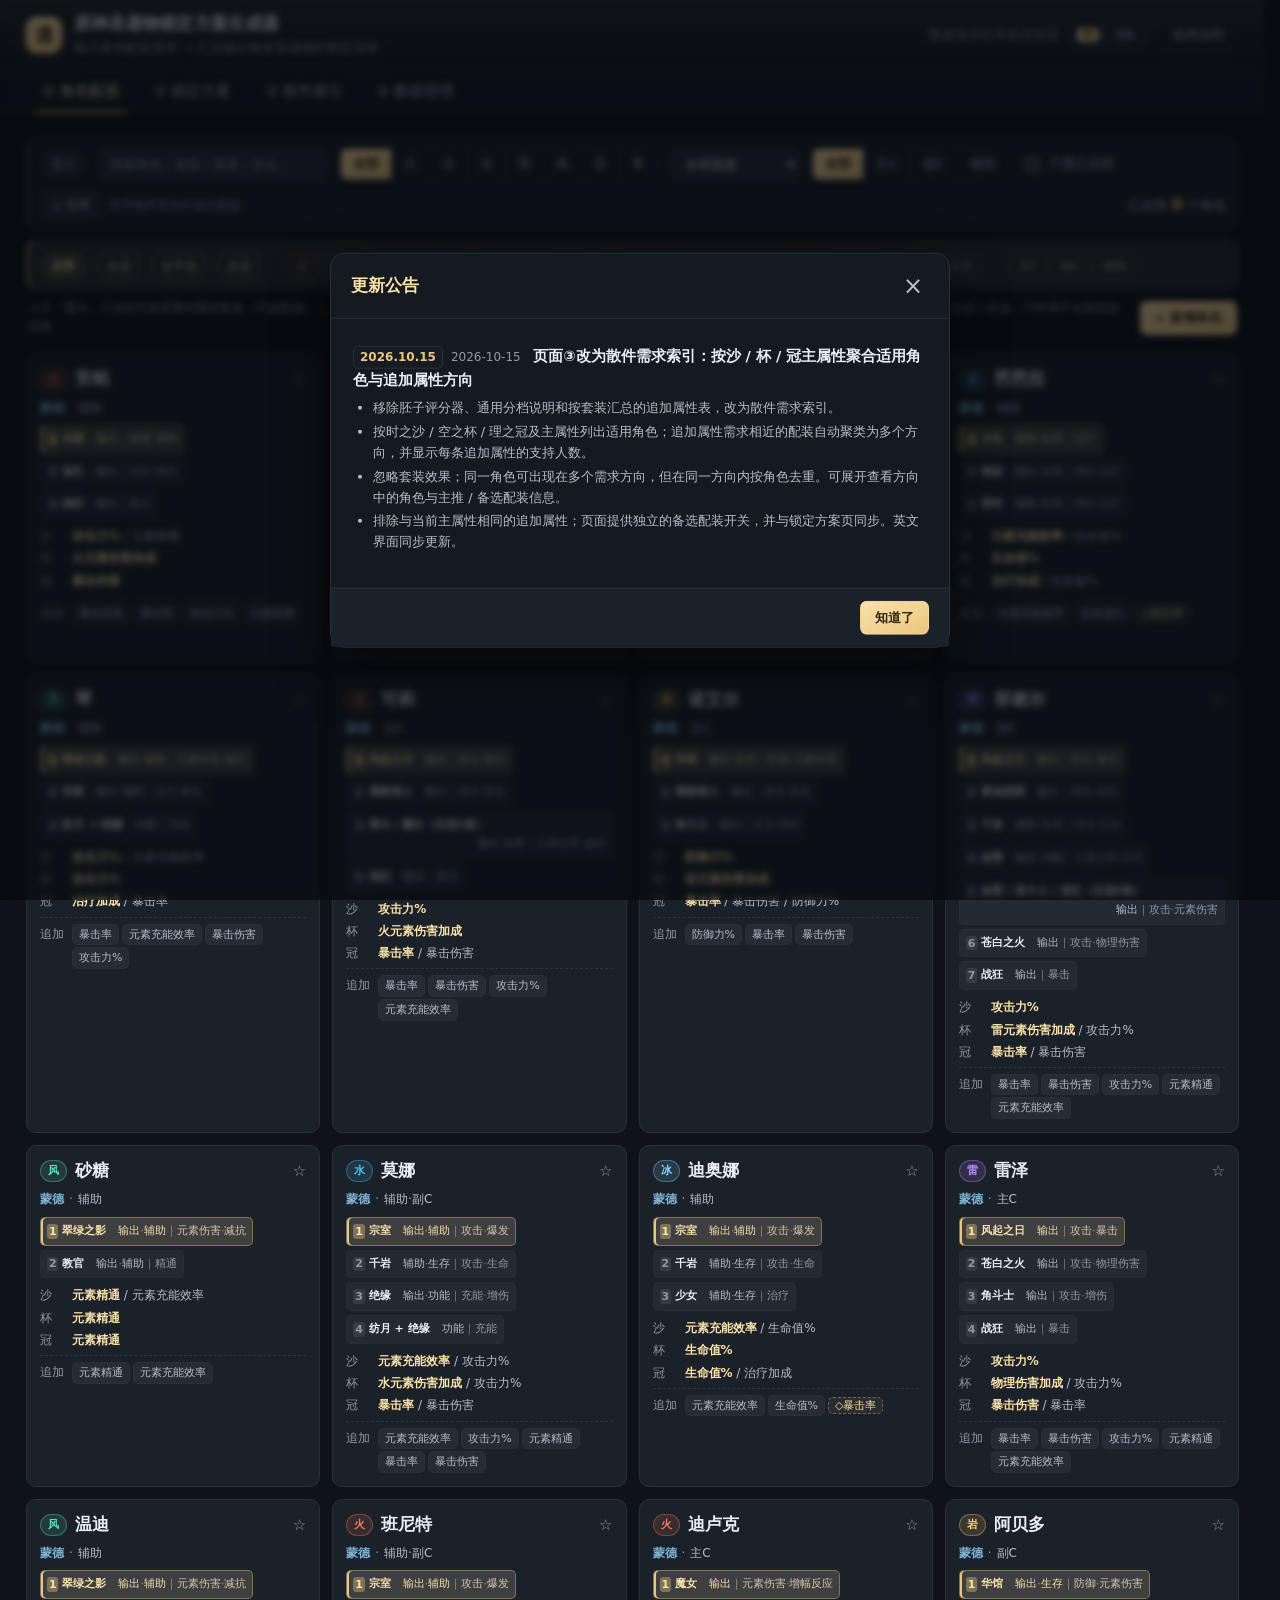
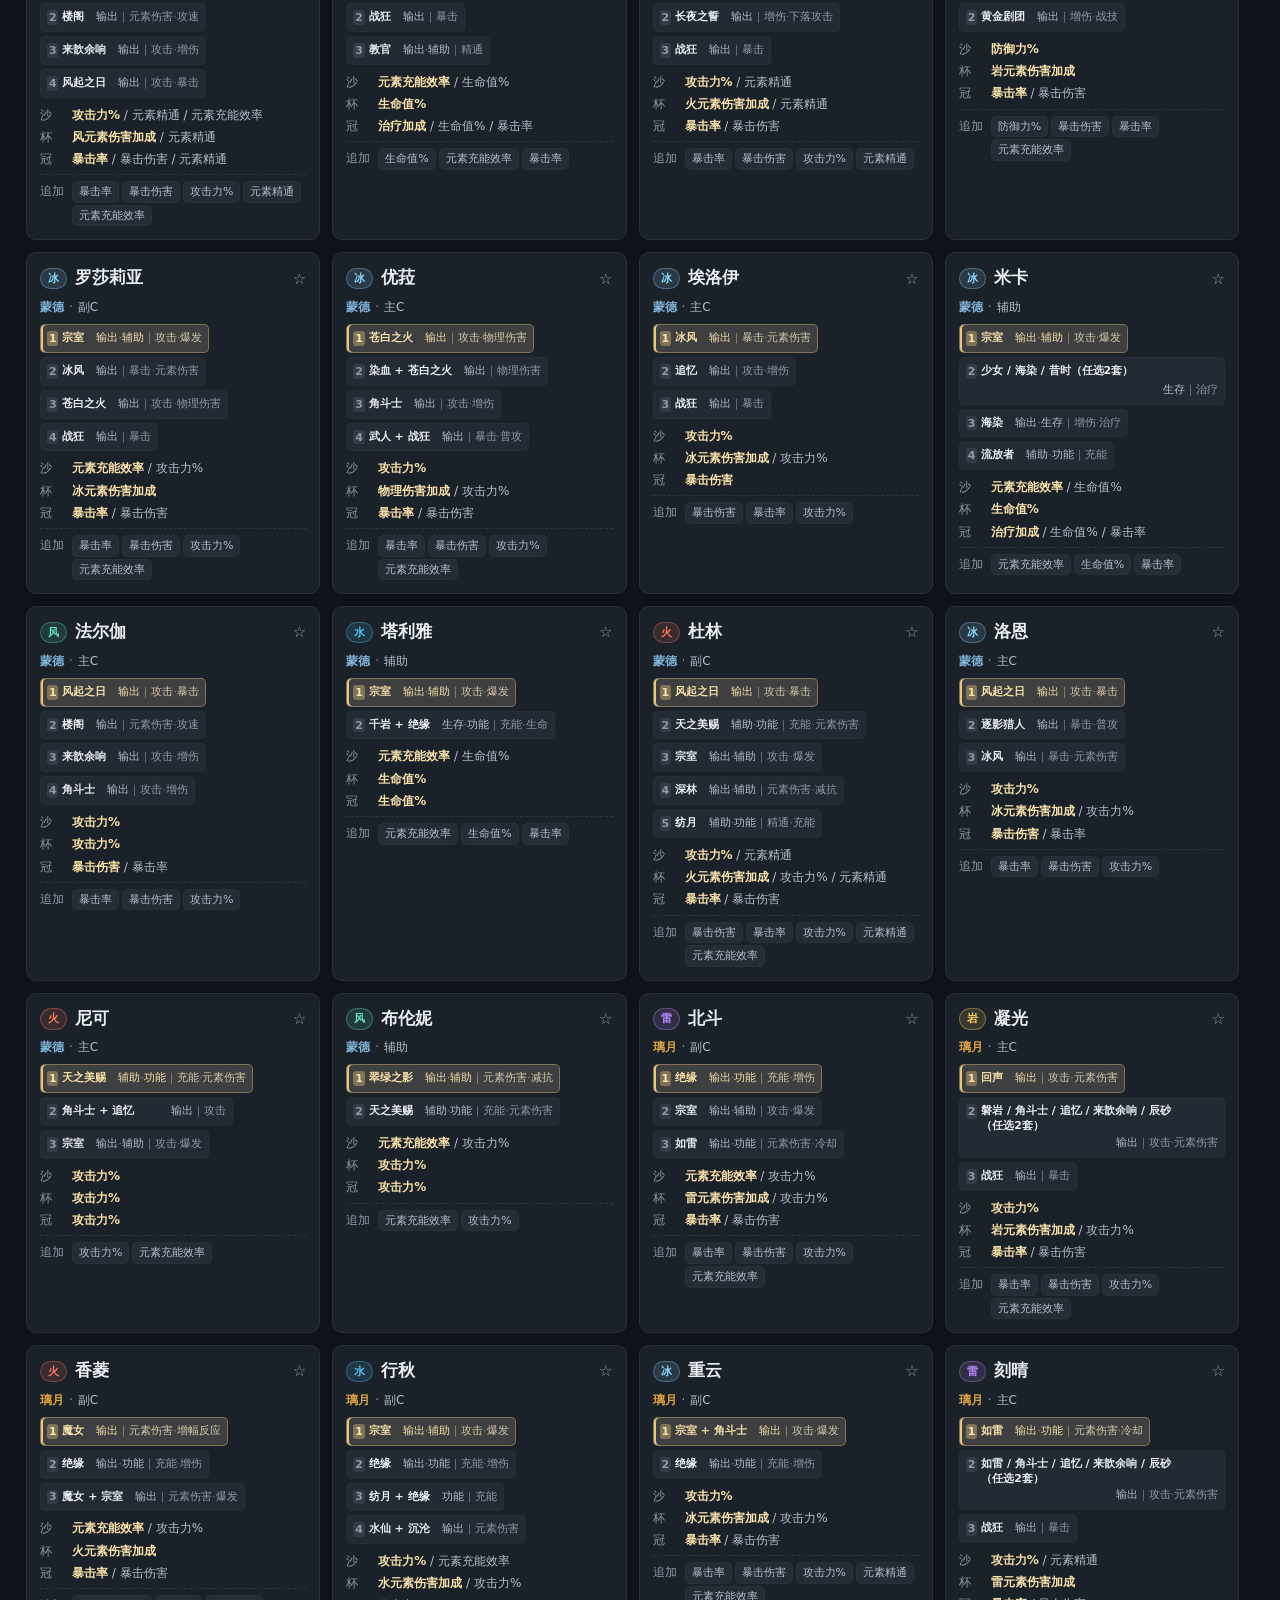
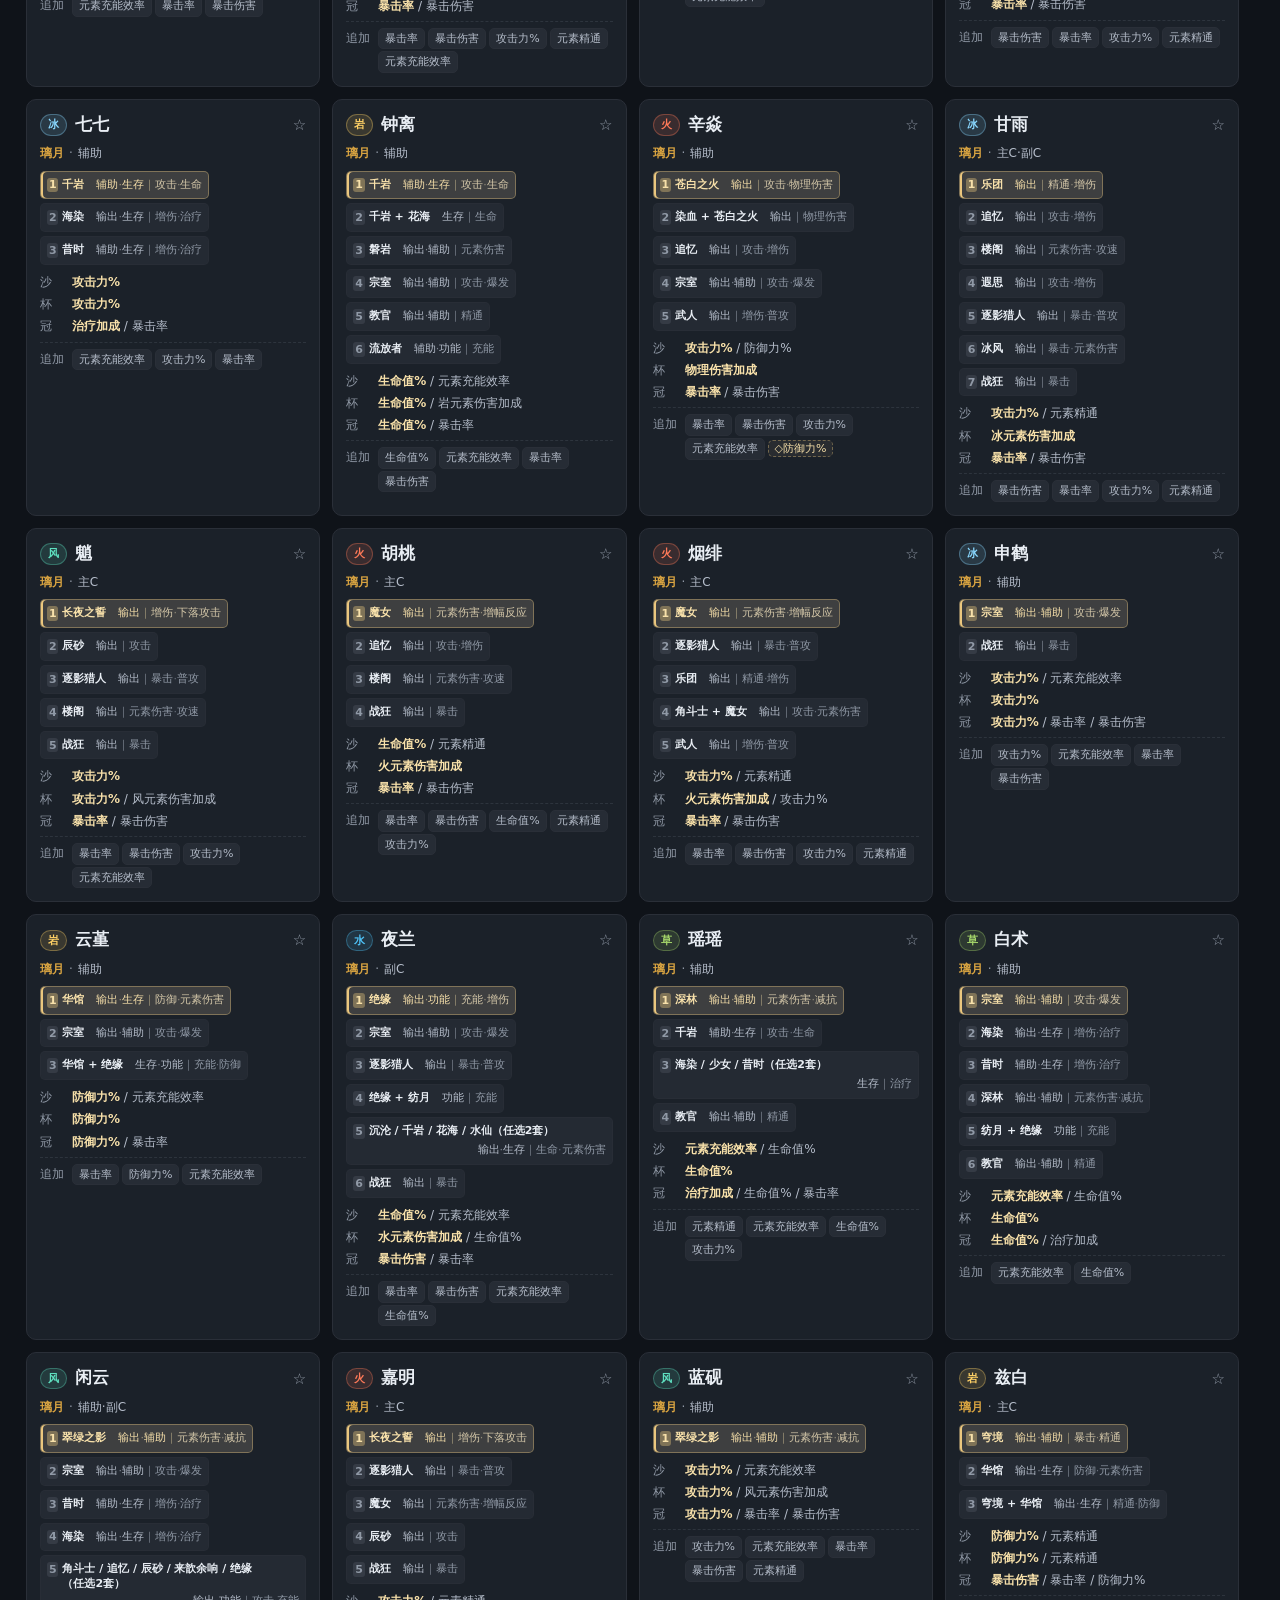
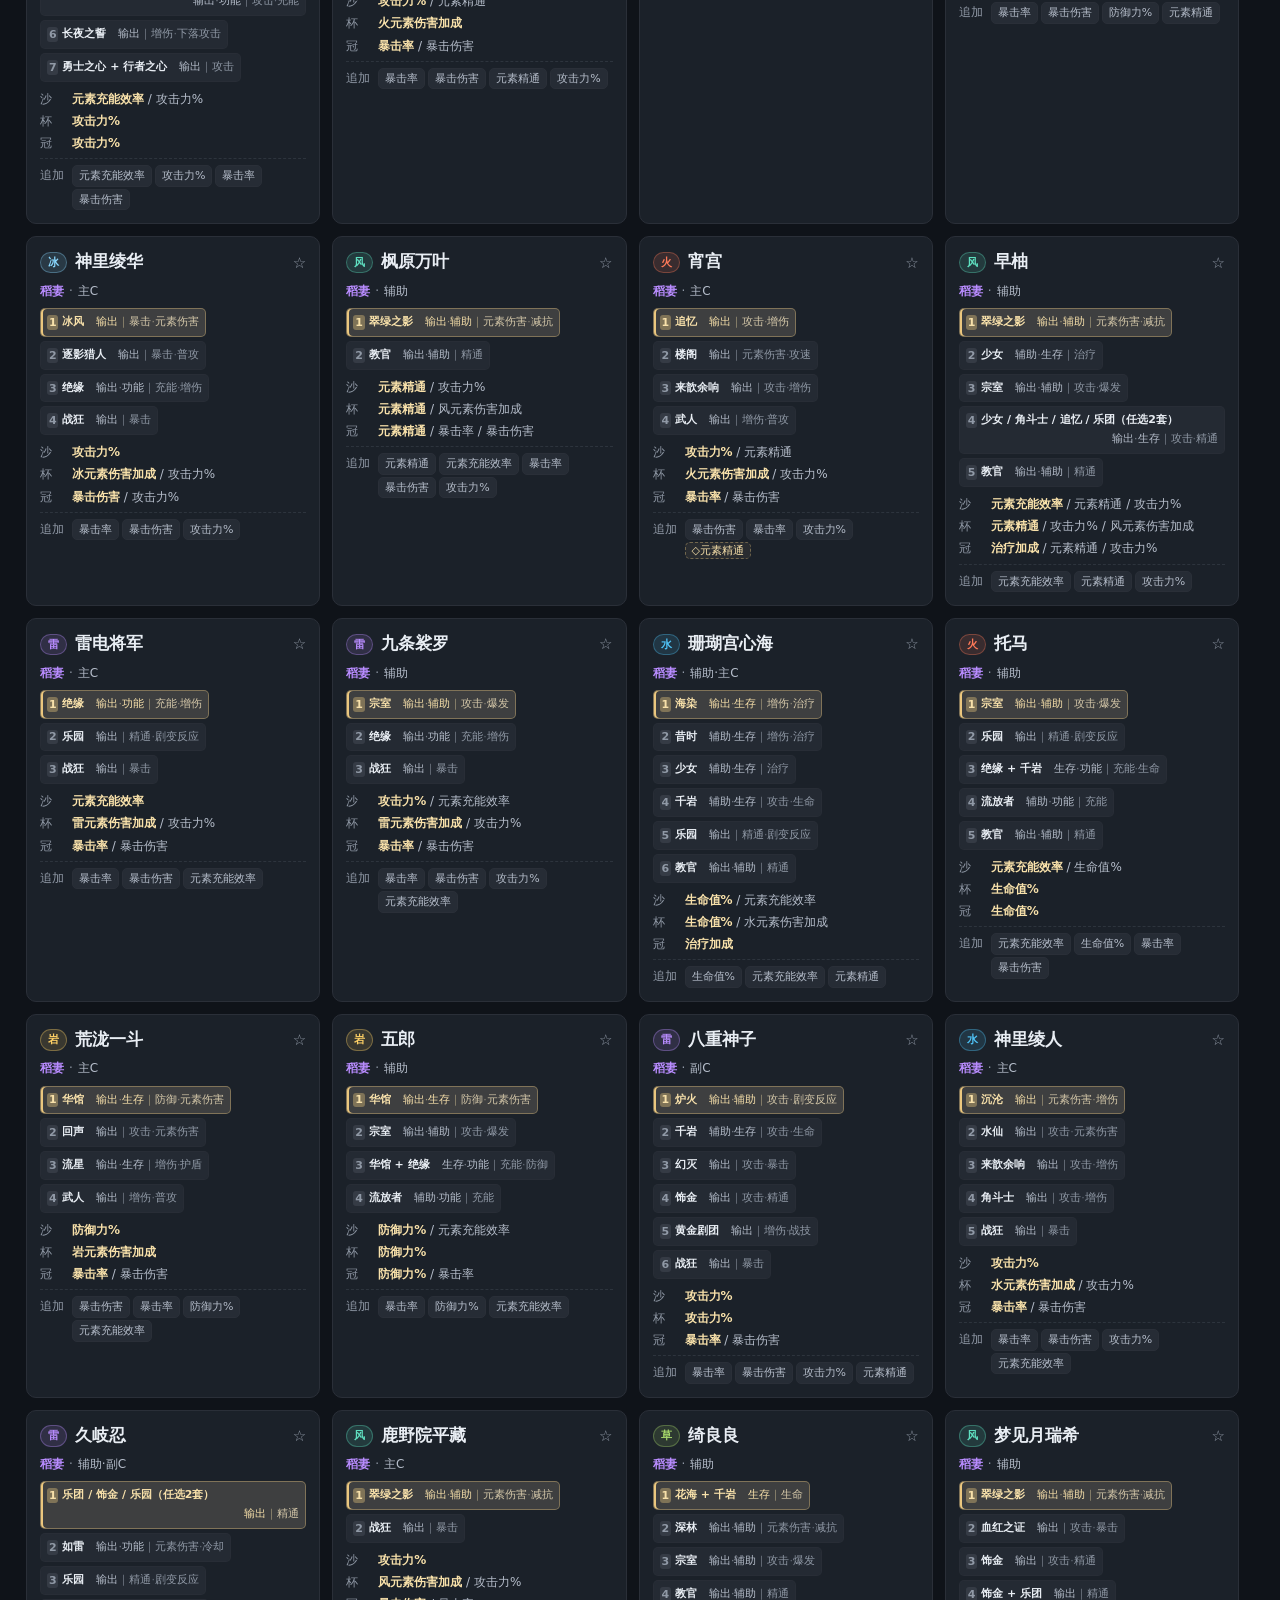
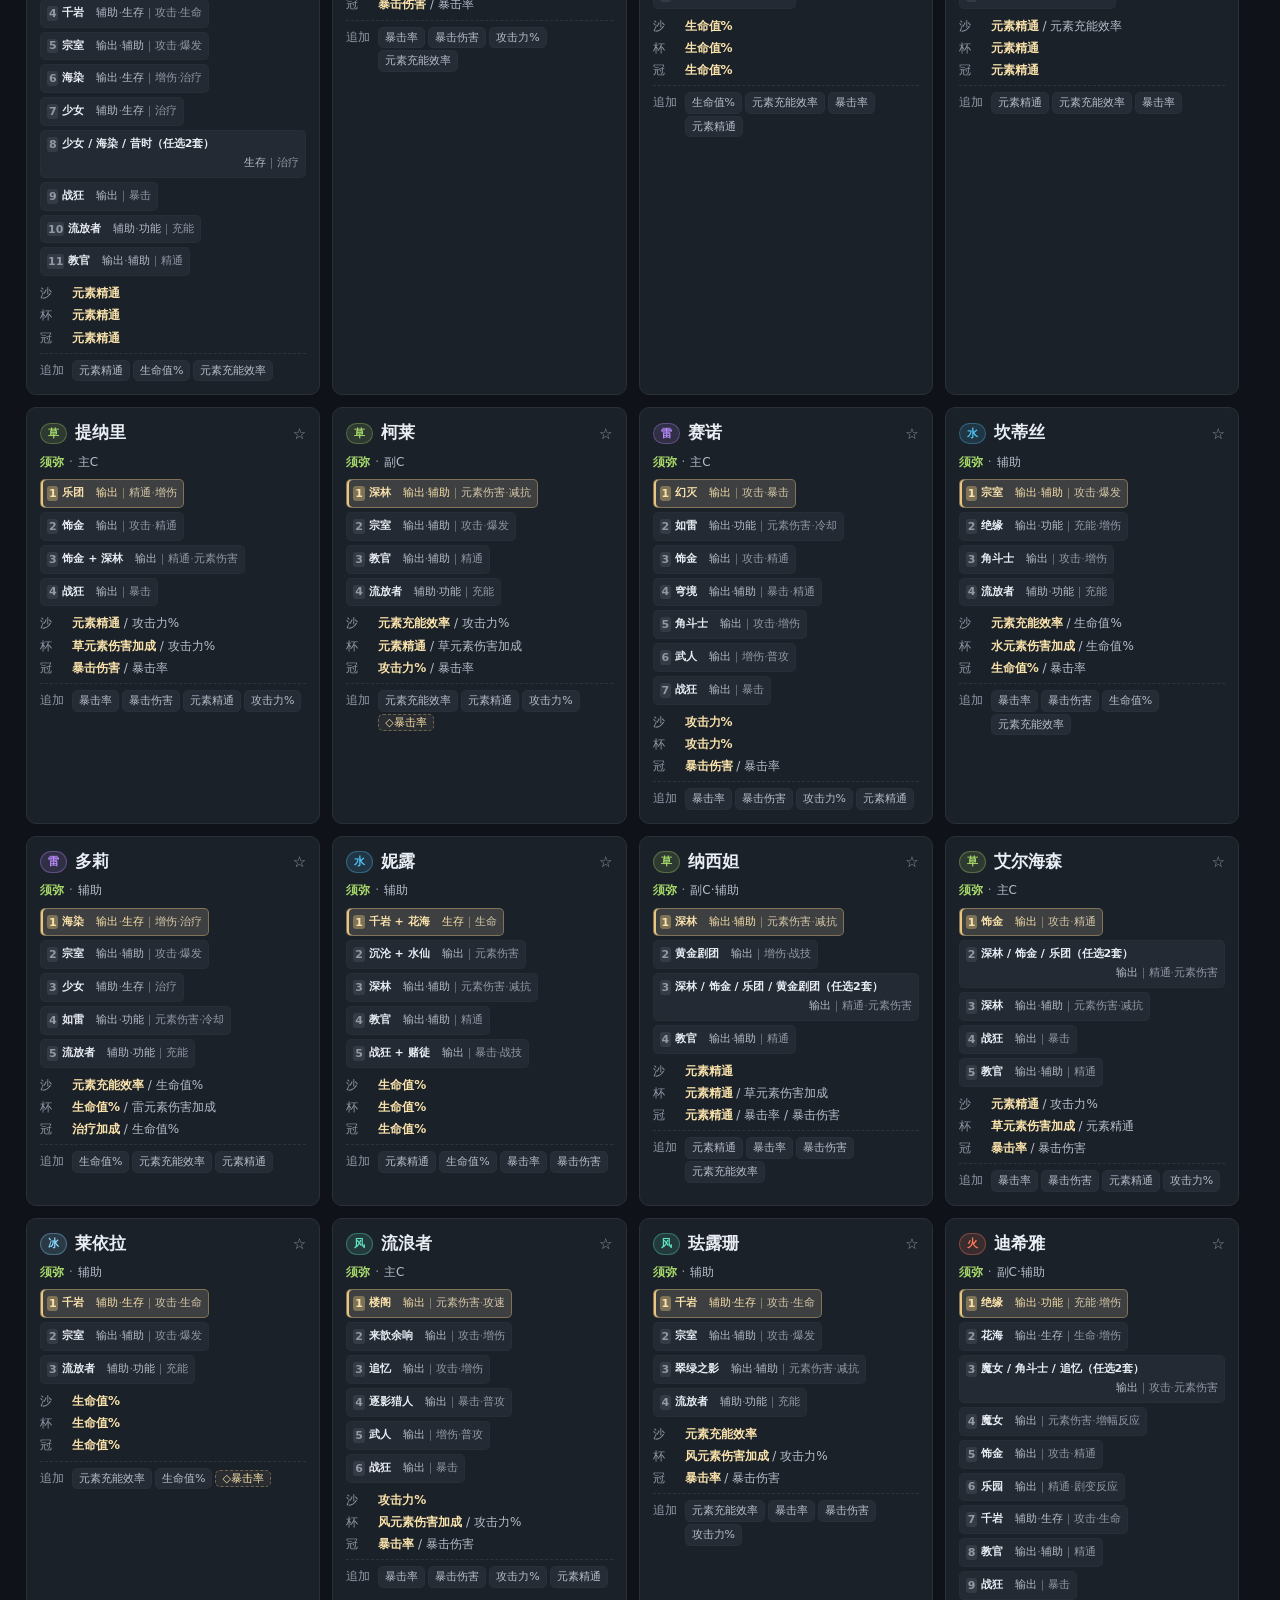
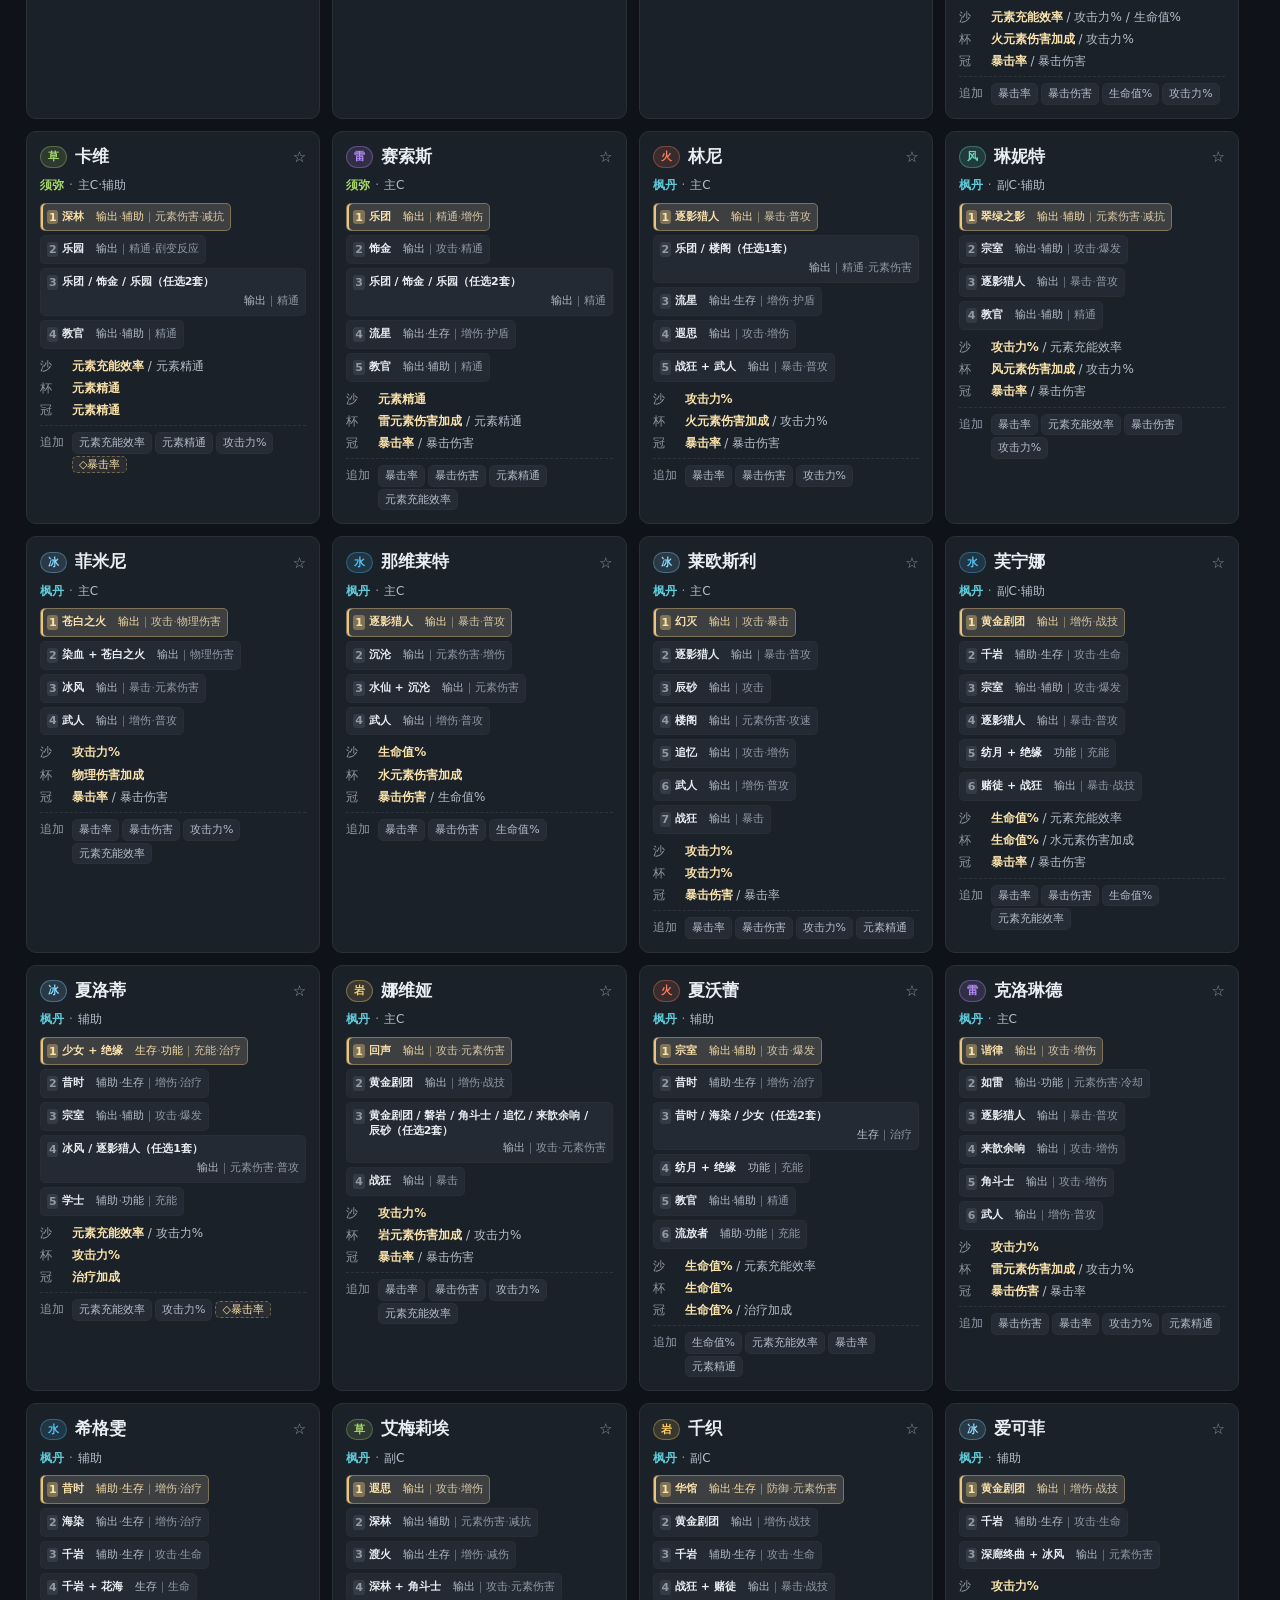
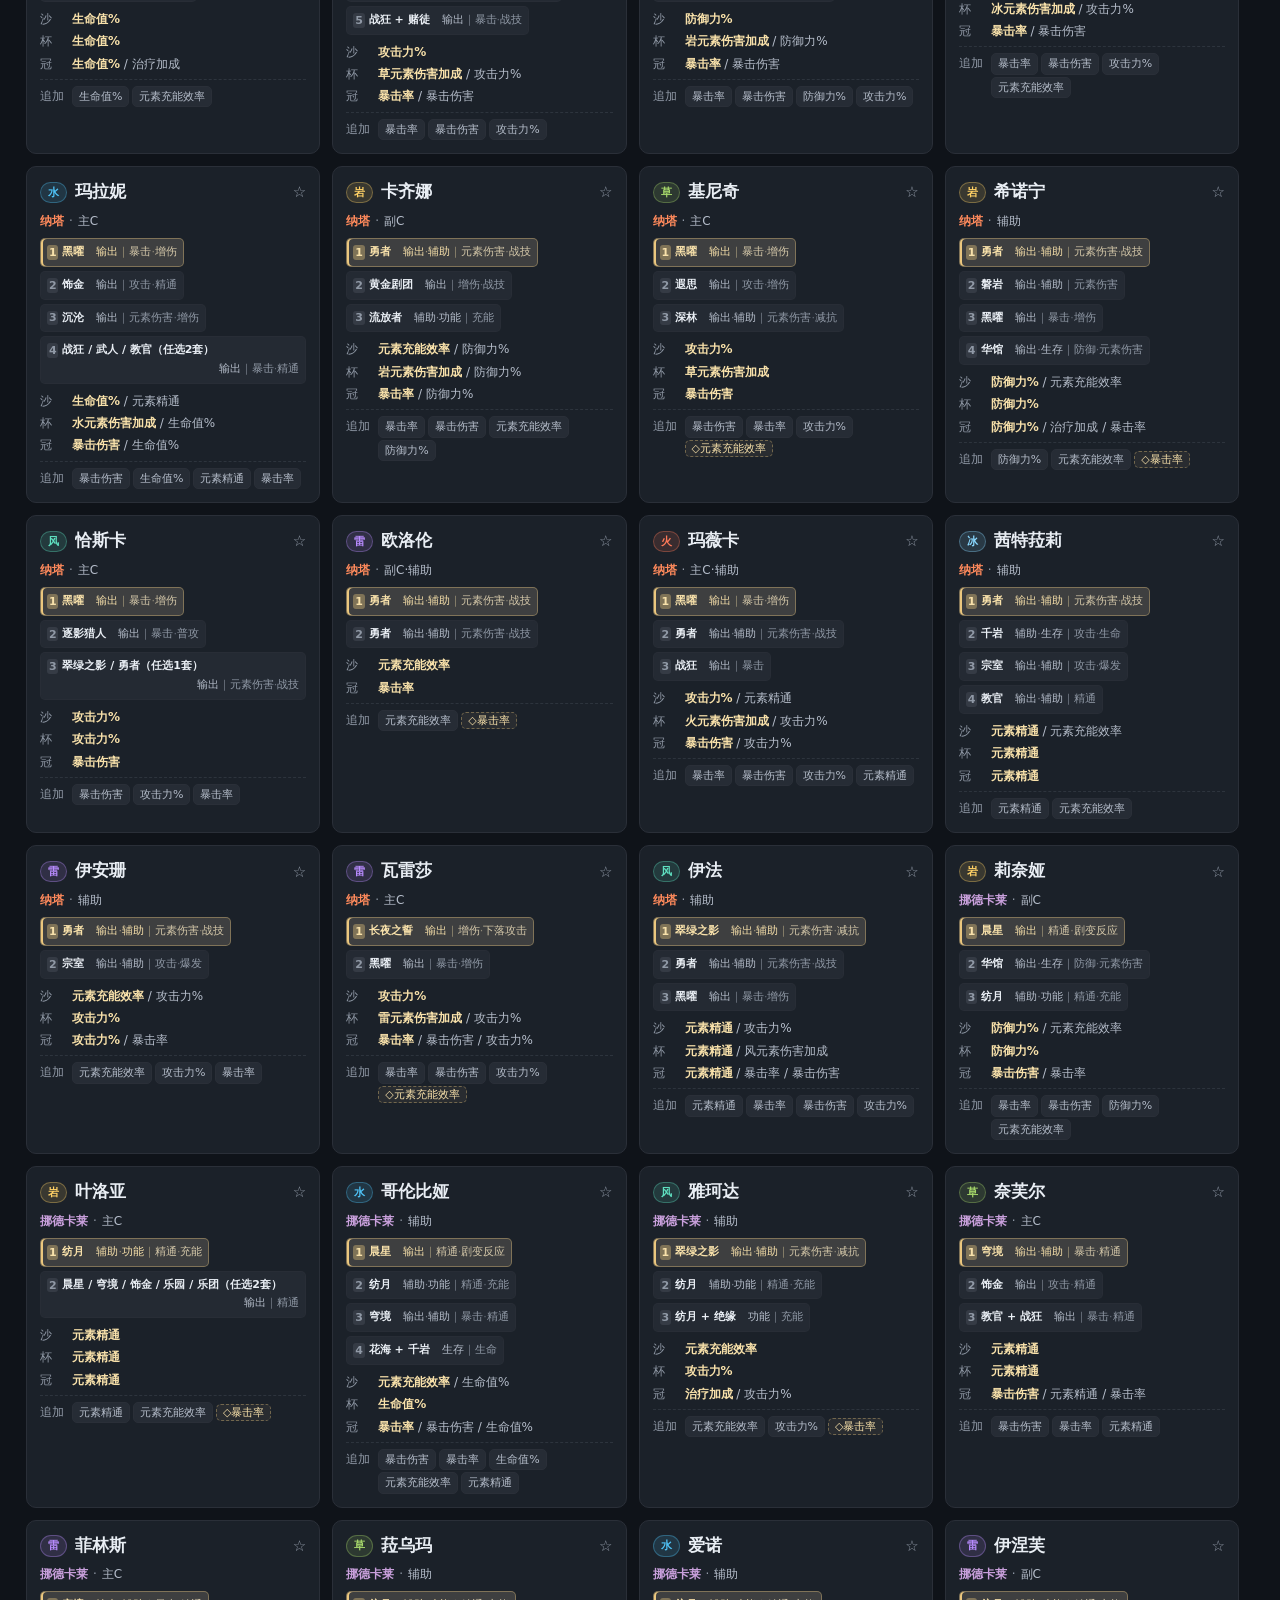
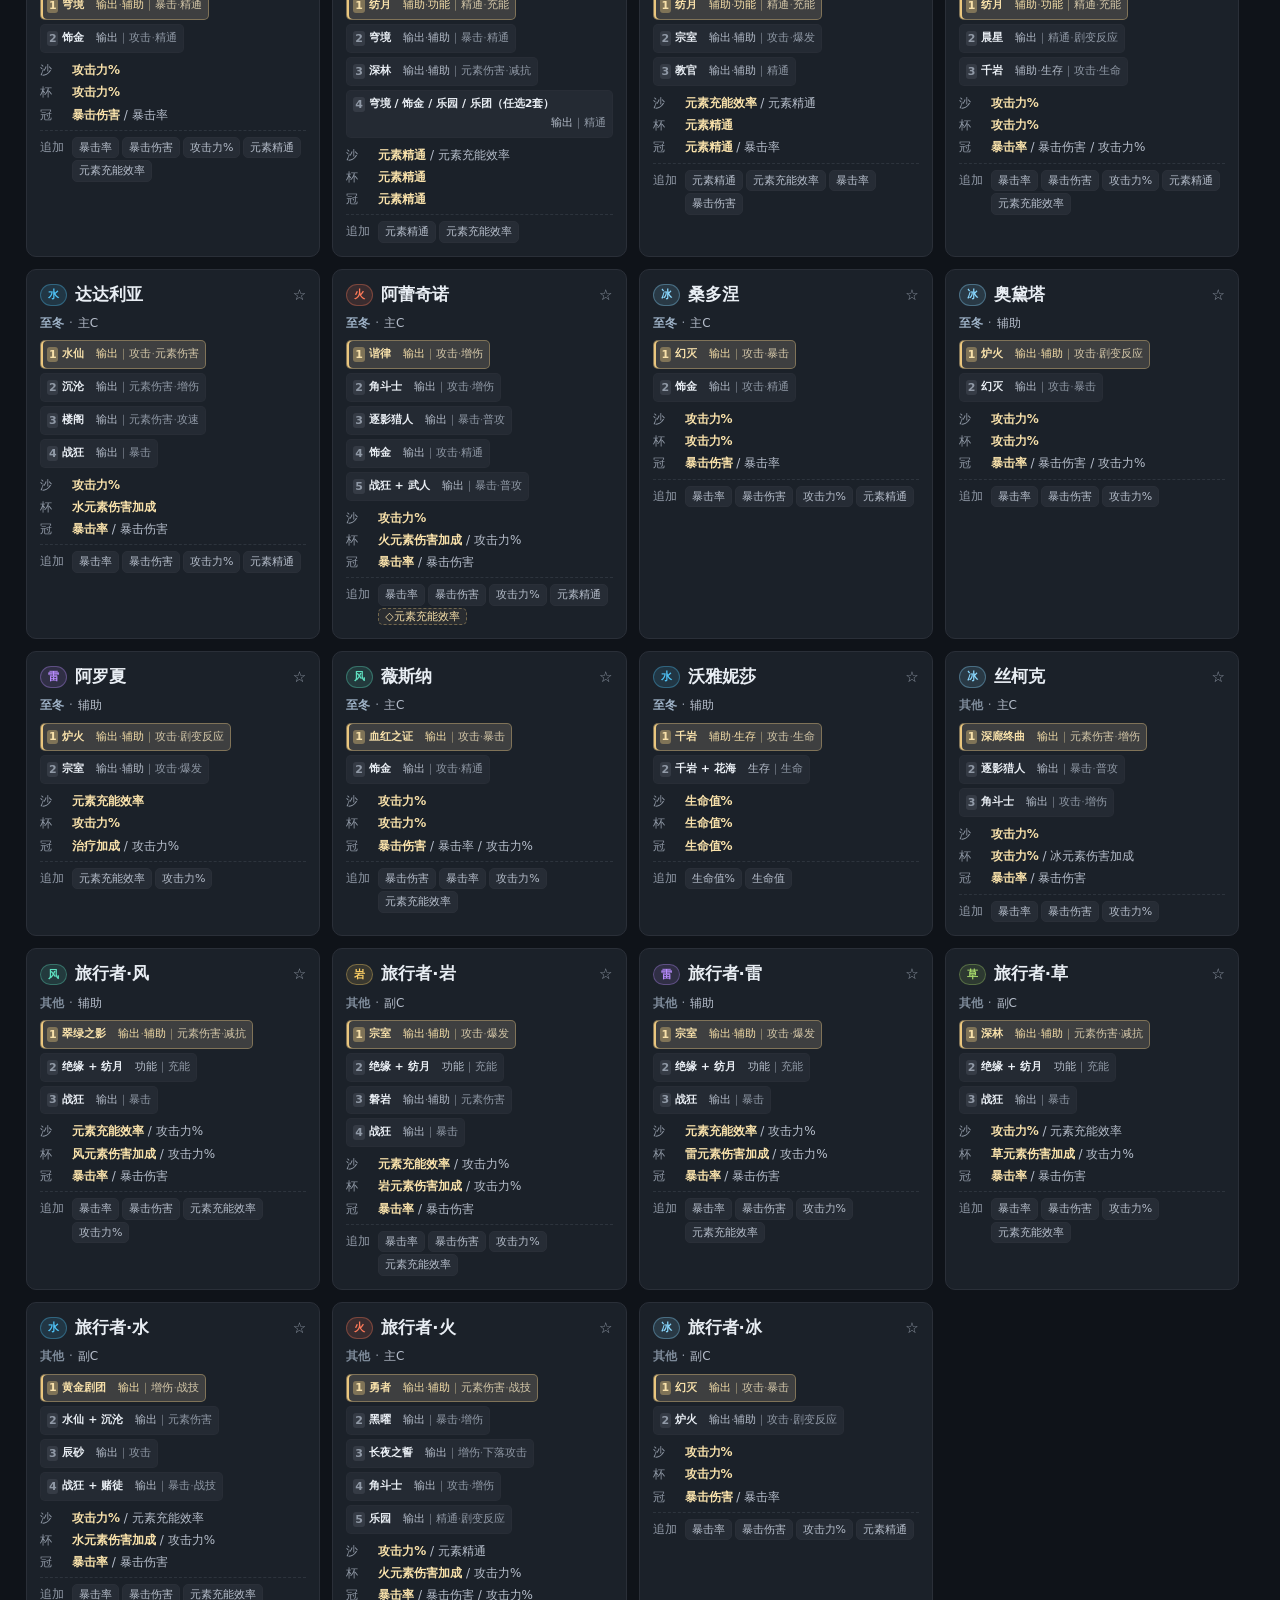
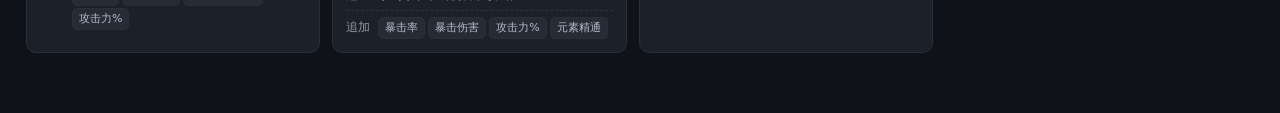
==== commit 9762fc33: "Replace scorer with off-piece index Replace page ③'s artifact scorer and set-level substat ranking w" ====
--- a/src/template.html
+++ b/src/template.html
@@ -29,7 +29,7 @@
 <nav class="tabs">
   <button class="tab active" data-tab="chars"><span class="t-long">① 角色配置</span><span class="t-short">① 角色</span></button>
   <button class="tab" data-tab="plan"><span class="t-long">② 锁定方案</span><span class="t-short">② 方案</span></button>
-  <button class="tab" data-tab="subs"><span class="t-long">③ 追加属性规则</span><span class="t-short">③ 追加属性</span></button>
+  <button class="tab" data-tab="subs"><span class="t-long">③ 散件索引</span><span class="t-short">③ 散件</span></button>
   <button class="tab" data-tab="data"><span class="t-long">④ 数据管理</span><span class="t-short">④ 数据</span></button>
 </nav>
 
@@ -167,40 +167,20 @@
     <div id="planBody"></div>
   </section>
 
-  <!-- ============ 追加属性规则 ============ -->
+  <!-- ============ 散件索引 ============ -->
   <section id="tab-subs" class="tabpane">
-    <div class="two-col">
-      <div class="card">
-        <h3>通用分档规则</h3>
-        <p class="muted small" data-en="Auto-summarised from the characters you enabled: a main-stat whitelist plus the substat rules to copy into the game.">根据你启用的角色自动汇总：主要属性白名单 + 追加属性判定逻辑，游戏内照此锁定即可。</p>
-        <div id="subRules"></div>
+    <div class="card">
+      <h3>散件需求索引</h3>
+      <p class="muted small" data-en="Choose Sands, Goblet, or Circlet. For each main stat, similar substat recommendations are grouped into directions. Set bonuses are ignored; a character is counted once within each direction, but may appear in multiple directions.">选择时之沙、空之杯或理之冠。每种主属性下，会把追加属性需求相近的配装归为不同方向。忽略套装效果；同一方向内角色只计一次，同一角色可出现在多个方向。</p>
+      <div class="toolbar wrap loose-toolbar">
+        <span class="seg" id="looseSlotTabs" role="tablist" aria-label="部位">
+          <button type="button" class="seg-btn active" data-loose-slot="sands" data-en="Sands" role="tab" aria-selected="true">时之沙</button>
+          <button type="button" class="seg-btn" data-loose-slot="goblet" data-en="Goblet" role="tab" aria-selected="false">空之杯</button>
+          <button type="button" class="seg-btn" data-loose-slot="circlet" data-en="Circlet" role="tab" aria-selected="false">理之冠</button>
+        </span>
+        <label class="chk"><input type="checkbox" id="looseIncludeAlt" checked> 计入备选配装</label>
       </div>
-
-      <div class="card">
-        <h3>胚子评分器</h3>
-        <p class="muted small" data-en="Enter an artifact to see at a glance whether it is worth keeping.">输入一件圣遗物的信息，快速判断值不值得留。</p>
-        <div class="form-row">
-          <label class="fld">套装
-            <select id="scoreSet"><option value="">（不限）</option></select>
-          </label>
-          <label class="fld">部位
-            <select id="scoreSlot"></select>
-          </label>
-        </div>
-        <div class="form-row">
-          <label class="fld">主要属性
-            <select id="scoreMain"></select>
-          </label>
-        </div>
-        <div id="scoreSubs" class="sub-inputs"></div>
-        <div id="scoreResult" class="score-result"></div>
-      </div>
-    </div>
-
-    <div class="card">
-      <h3>各套装推荐追加属性</h3>
-      <p class="muted small" data-en="Aggregated from the <b>ordering</b> of every character that wants this set: earlier = more characters ranked it first; &#9733; = most characters marked it &quot;Required&quot; (the lock plan&#39;s &#9733;Required). Needs are counted <b>per build</b>.">按该套装下所有需求角色的<b>排序</b>汇总：越靠前 = 越多人排在前面；★ = 多数角色标为「必选」。需求<b>按配装组</b>统计。</p>
-      <div id="setSubTable"></div>
+      <div id="looseIndex"></div>
     </div>
   </section>
 
@@ -377,12 +357,12 @@
         可单独开关；启用后每条规则会生成一份候选方案，与角色聚类结果<b>同权</b>参与合并与采纳。</li>
       <li><b>旅行者</b>按元素形态拆成 7 个独立条目（旅行者·风 / 岩 / 雷 / 草 / 水 / 火 / 冰）：各形态元素不同、配装不同，可分别启用、分别编辑。
         同理，国度已细分出<b>挪德卡莱</b>（与至冬分开）；若你的存档是旧版，打开时会自动把角色的国度 / 定位纠正一次，之后你自己改的不再覆盖。</li>
-      <li><b>列表排序</b>：① 角色卡、② 方案页的套装块、③ 底部的「各套装推荐追加属性」表格，旁边都有
+      <li><b>列表排序</b>：① 角色卡与② 方案页的套装块旁有
         <b>「↓ 正序 / ↑ 倒序」</b>按钮——点一下换方向，选择会记在本机。
-        套装列表（②③）还多一个<b>「图鉴 / 推荐」两档切换</b>：
+        方案页套装列表还多一个<b>「图鉴 / 推荐」两档切换</b>：
         <b>图鉴</b>＝套装库顺序（<b>排序顺序来自米游社图鉴</b>），稳定、不会因为你勾了谁就跳来跳去；
         <b>推荐</b>＝用的人多的排前面，会随你勾选的角色变化。角色列表则按国度排列（蒙德 → 璃月 → … → 其他·旅行者）。</li>
-      <li><b>③ 追加属性规则</b>：给出分档判定 + 胚子评分器，解决「主要属性对了但追加属性能不能留」。</li>
+      <li><b>③ 散件索引</b>：按时之沙、空之杯、理之冠的主属性查看需求；追加属性需求相近的配装会分成多个方向，并可展开查看角色。忽略套装效果，同一方向内角色只计一次。</li>
       <li><b>④ 数据管理 → 套装管理（浮窗）</b>：点「打开套装管理」增删套装、改 2 件套说明、上下移排序；内置套装只是「隐藏」，可随时恢复。</li>
       <li><b>④ 数据管理 → 更新日志</b>：内置角色 / 圣遗物会随游戏版本手工维护，这里记录每次更新改了什么。
         大版本更新后首次打开会自动弹一次<b>更新公告</b>（读过了就不再弹）；想再看就点「查看更新公告」。</li>
--- a/src/styles.css
+++ b/src/styles.css
@@ -1198,24 +1198,33 @@
 .kr-chk-item input{width:14px;height:14px;accent-color:var(--blue);cursor:pointer;}
 
 /* ============================================================
- * 追加属性页
+ * 散件需求索引
  * ============================================================ */
-.two-col{display:grid;grid-template-columns:1fr;gap:var(--s4);}
-.sub-inputs{display:grid;grid-template-columns:repeat(auto-fill,minmax(min(160px,100%),1fr));gap:8px;margin:10px 0;}
-.sub-input{display:flex;align-items:center;gap:6px;font-size:var(--fs-sm);}
-.sub-input label{flex:none;width:88px;color:var(--txt2);}
-.sub-input input{width:100%;padding:5px 8px;}
-.score-result{margin-top:12px;padding:14px;border-radius:var(--r-sm);background:var(--sunken);
-  border:1px solid var(--line-soft);min-height:64px;}
-.score-result .big{font-size:26px;font-weight:700;font-variant-numeric:tabular-nums;}
-.form-row{display:flex;gap:10px;margin:10px 0;flex-wrap:wrap;align-items:flex-end;}
-.rule-block{border-left:3px solid var(--gold);padding:8px 0 8px 13px;margin:12px 0;}
-.rule-block h4{font-size:var(--fs-md);color:var(--gold2);margin-bottom:3px;}
-.rule-block p{margin:0;font-size:var(--fs-sm);color:var(--txt2);}
-.rule-block.s{border-color:var(--green);}
-.rule-block.a{border-color:var(--blue);}
-.rule-block.b{border-color:var(--orange);}
-.rule-block.c{border-color:var(--red);}
+.loose-toolbar{margin:12px 0;}
+.loose-main{margin-top:9px;border:1px solid var(--line-soft);border-radius:var(--r-sm);background:var(--panel);}
+.loose-main>summary{display:flex;align-items:center;justify-content:space-between;gap:10px;padding:11px 13px;cursor:pointer;list-style:none;}
+.loose-main>summary::-webkit-details-marker,.loose-who>summary::-webkit-details-marker{display:none;}
+.loose-main>summary::after{content:"＋";color:var(--txt3);font-size:var(--fs-sm);}
+.loose-main[open]>summary::after{content:"−";}
+.loose-main>summary strong{color:var(--gold2);}
+.loose-main>summary .muted{margin-left:auto;text-align:right;}
+.loose-directions{display:grid;gap:9px;padding:0 10px 10px;}
+.loose-direction{min-width:0;padding:10px 11px;border:1px solid var(--line-soft);border-radius:var(--r-sm);background:var(--sunken);}
+.loose-direction-head{display:flex;align-items:baseline;gap:10px;margin-bottom:8px;}
+.loose-direction-head strong{color:var(--txt);}
+.loose-direction-head .muted{margin-left:auto;}
+.loose-subtags{display:flex;flex-wrap:wrap;gap:6px;margin-bottom:8px;}
+.loose-subtag{display:inline-flex;align-items:center;gap:6px;max-width:100%;padding:3px 8px;border:1px solid var(--line-soft);border-radius:999px;background:var(--panel);font-size:var(--fs-sm);}
+.loose-subtag small{color:var(--txt3);white-space:nowrap;}
+.loose-subtag i{font-size:var(--fs-xs);font-style:normal;white-space:nowrap;}
+.loose-subtag i.req{color:var(--gold2);}
+.loose-subtag i.cond{color:var(--blue);}
+.loose-who{font-size:var(--fs-sm);color:var(--txt2);}
+.loose-who>summary{width:max-content;max-width:100%;cursor:pointer;color:var(--blue);list-style:none;}
+.loose-who ul{display:grid;grid-template-columns:repeat(auto-fill,minmax(min(230px,100%),1fr));gap:4px 14px;padding:8px 0 0;margin:0;list-style:none;}
+.loose-who li{display:flex;align-items:baseline;gap:8px;min-width:0;}
+.loose-who li>span{color:var(--txt);}
+.loose-who li>small{color:var(--txt3);overflow-wrap:anywhere;}
 
 table.tbl{width:100%;border-collapse:collapse;font-size:var(--fs-sm);font-variant-numeric:tabular-nums;}
 table.tbl th,table.tbl td{padding:7px 9px;text-align:left;border-bottom:1px solid var(--line-soft);}
@@ -1438,9 +1447,7 @@
   .toolbar input[type=search]{width:100%;}
 }
 
-/* ---- 桌面：追加属性页与数据页并列，避免全宽堆叠留大片空白 ---- */
 @media (min-width:1000px){
-  .two-col{grid-template-columns:1fr 1fr;}
   .char-grid{grid-template-columns:repeat(auto-fill,minmax(238px,1fr));}
   .toolbar{gap:var(--s3);}
   /* 必须带 .active：裸 id 选择器优先级高于 .tabpane{display:none}，会让数据页常驻显示 */
@@ -1608,14 +1615,6 @@
   .gp-mergesel{max-width:none;min-width:120px;padding:6px 8px;min-height:34px;}
   .gp-mini{grid-template-columns:minmax(52px,max-content) minmax(0,1fr);}
 
-  /* --- 追加属性页 --- */
-  .sub-inputs{grid-template-columns:1fr;}
-  .sub-input label{width:88px;}
-  table.tbl th,table.tbl td{padding:6px 5px;font-size:11.5px;}
-  /* 窄屏：让出宽度给「套装 + 追加属性排序」，强度条列隐藏、套装名可换行 */
-  table.tbl .col-str{display:none;}
-  table.tbl .col-set{white-space:normal !important;word-break:break-word;}
-
   /* --- 套装管理：表头隐藏，每行拆成两行块 --- */
   .sm-row{grid-template-columns:30px 1fr;gap:4px 8px;padding:9px 10px;}
   .sm-row.sm-head{display:none;}
@@ -1669,7 +1668,7 @@
 
   /* iOS 聚焦输入框会自动放大页面，字号 ≥16px 可避免 */
   .toolbar input[type=search],.fld select,.fld input,input[type=text],input.txt,
-  .sub-input input,.build-item select,.ms-item select,.gp-mergesel,
+  .build-item select,.ms-item select,.gp-mergesel,
   .copy-row select,#edAddSub,.sm-row input[type=text],.src-url,#edNote{font-size:16px;}
 
   /* 备注框：手机端同样「1 行起步 → 随内容长高 → 最多 3 行封顶 → 框内上下滚动」。
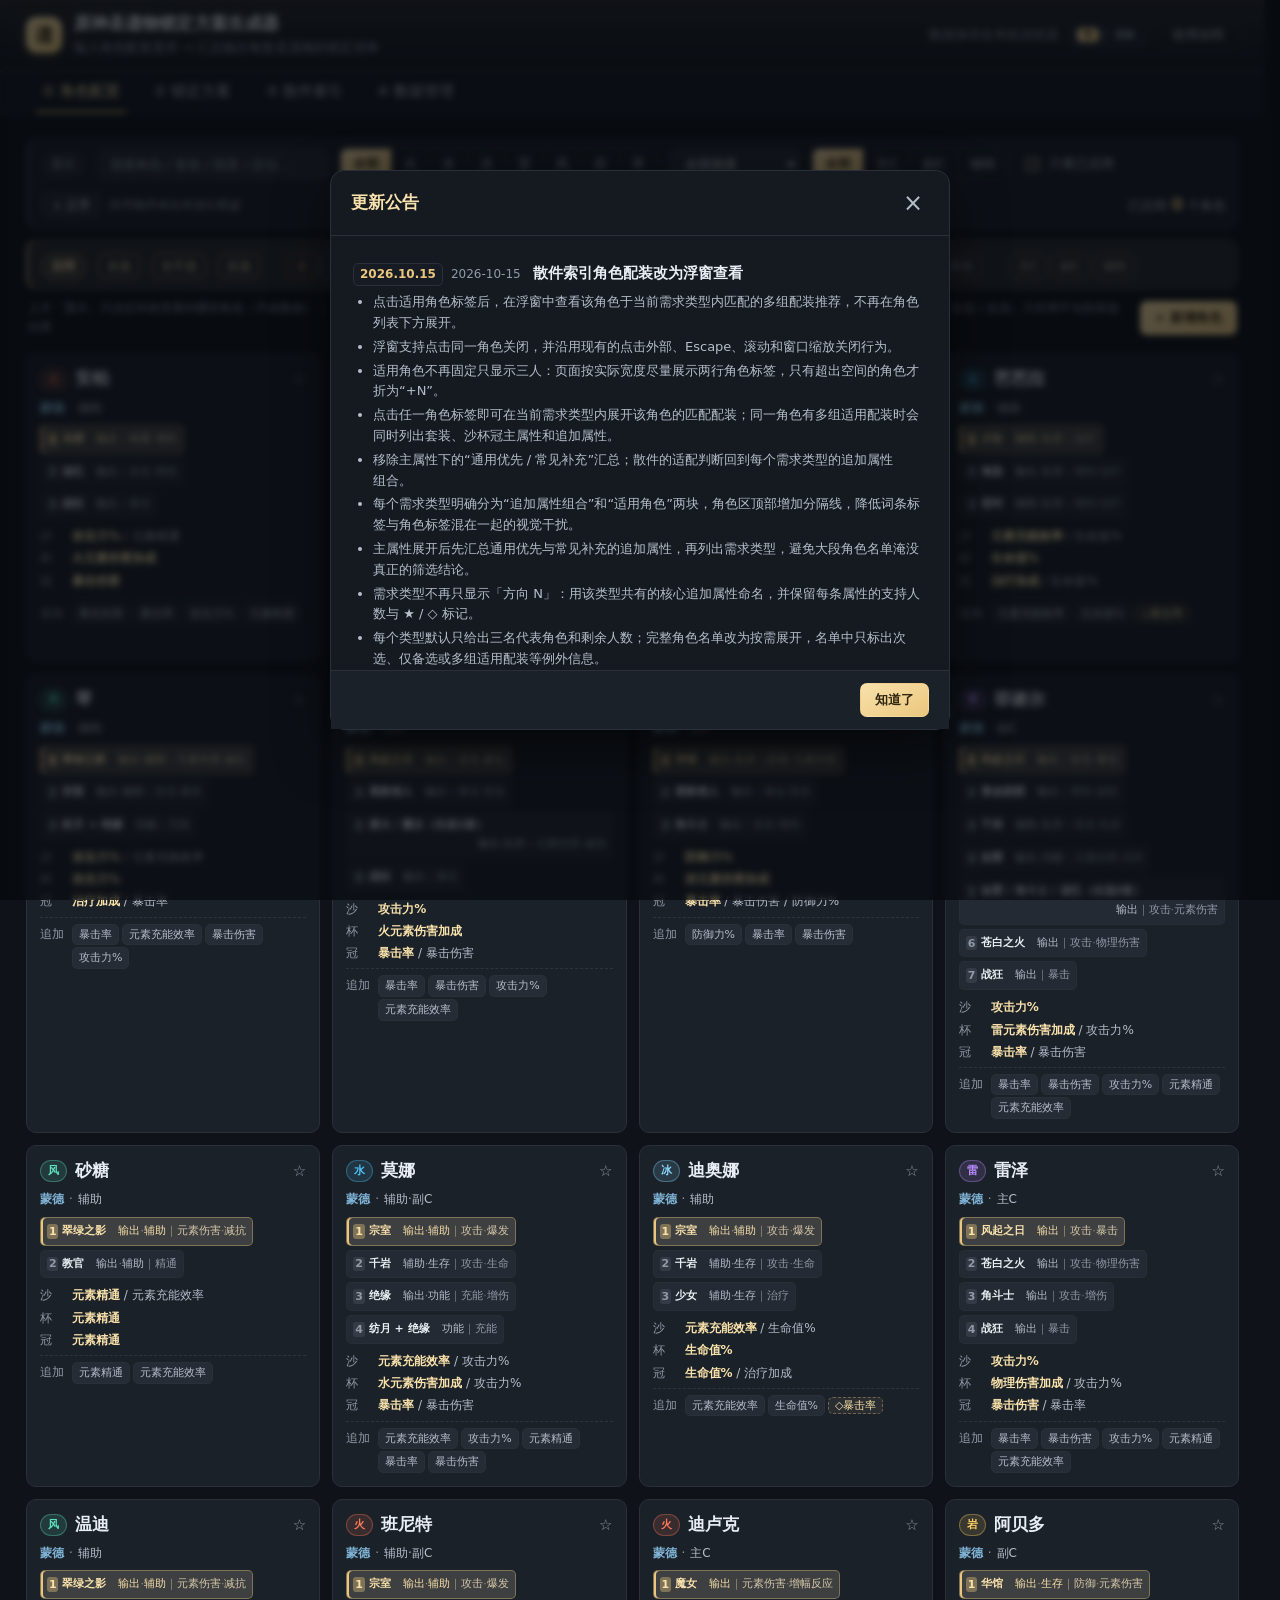
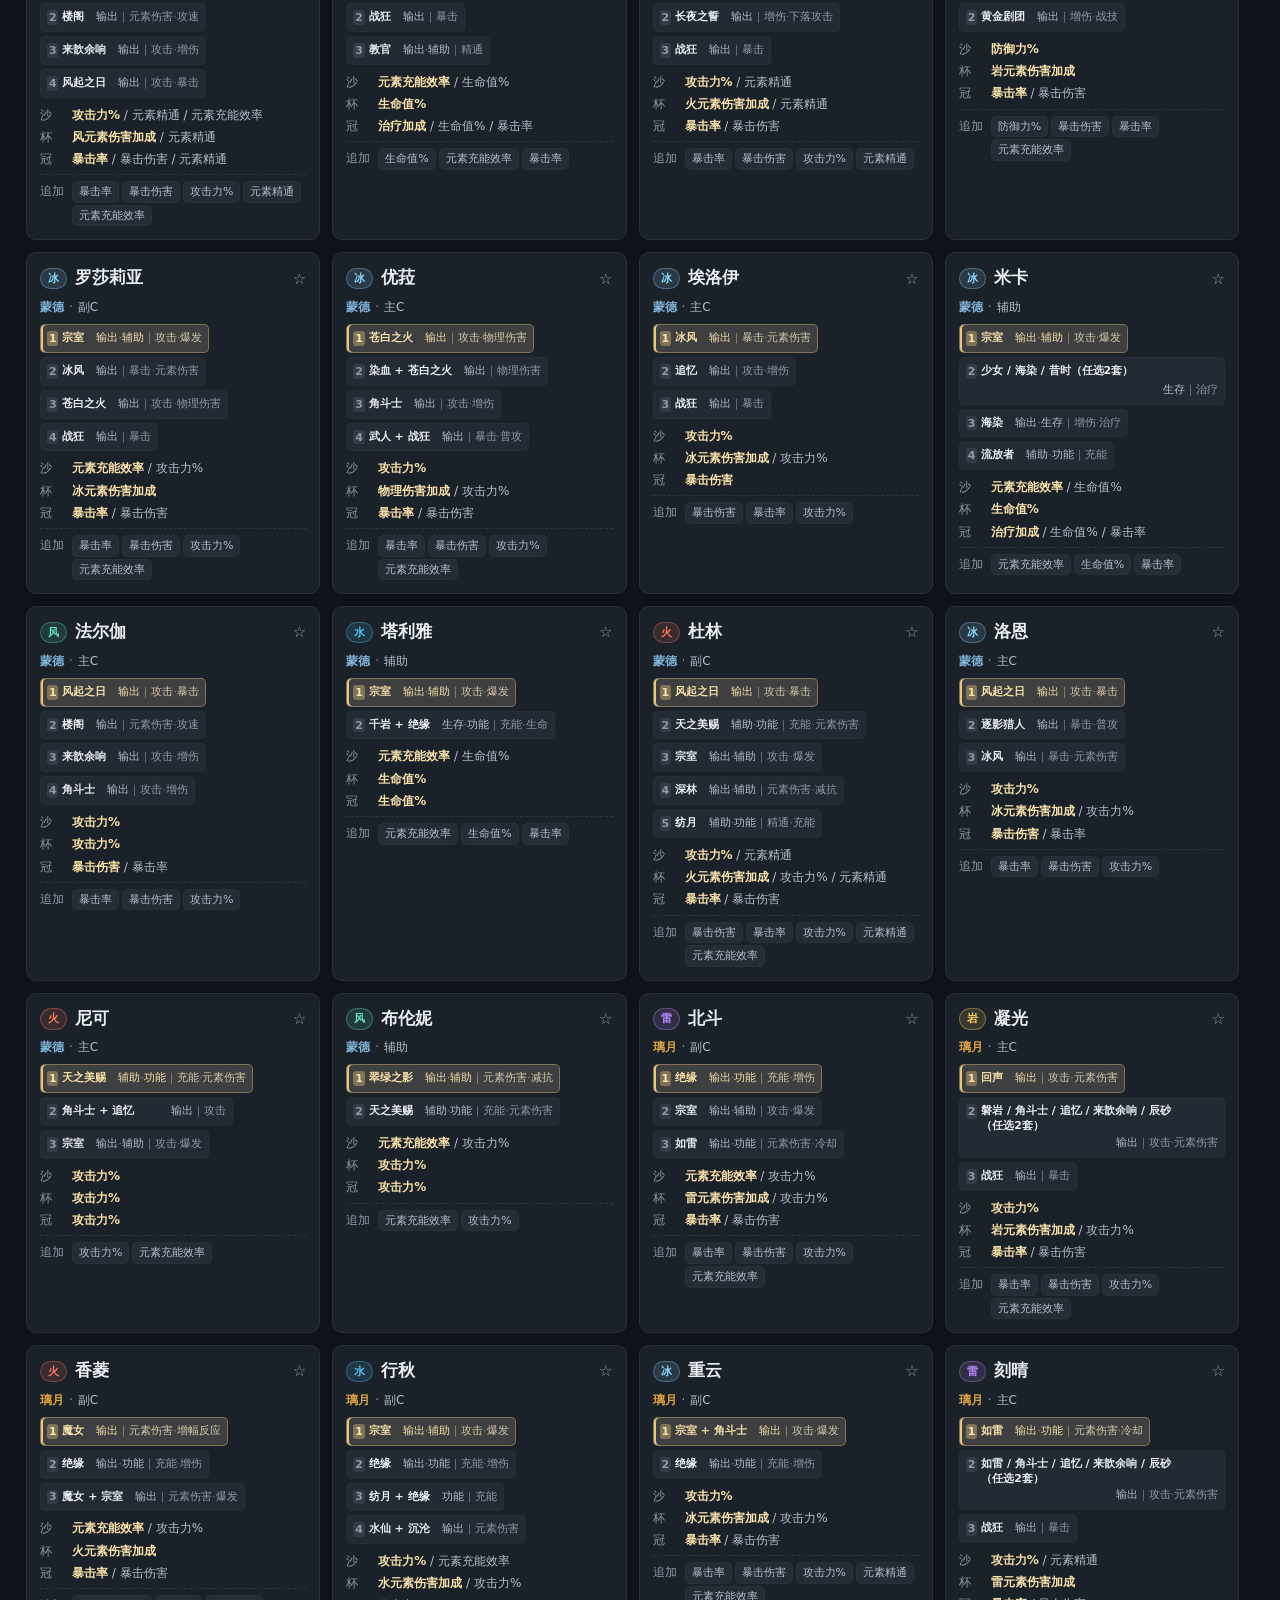
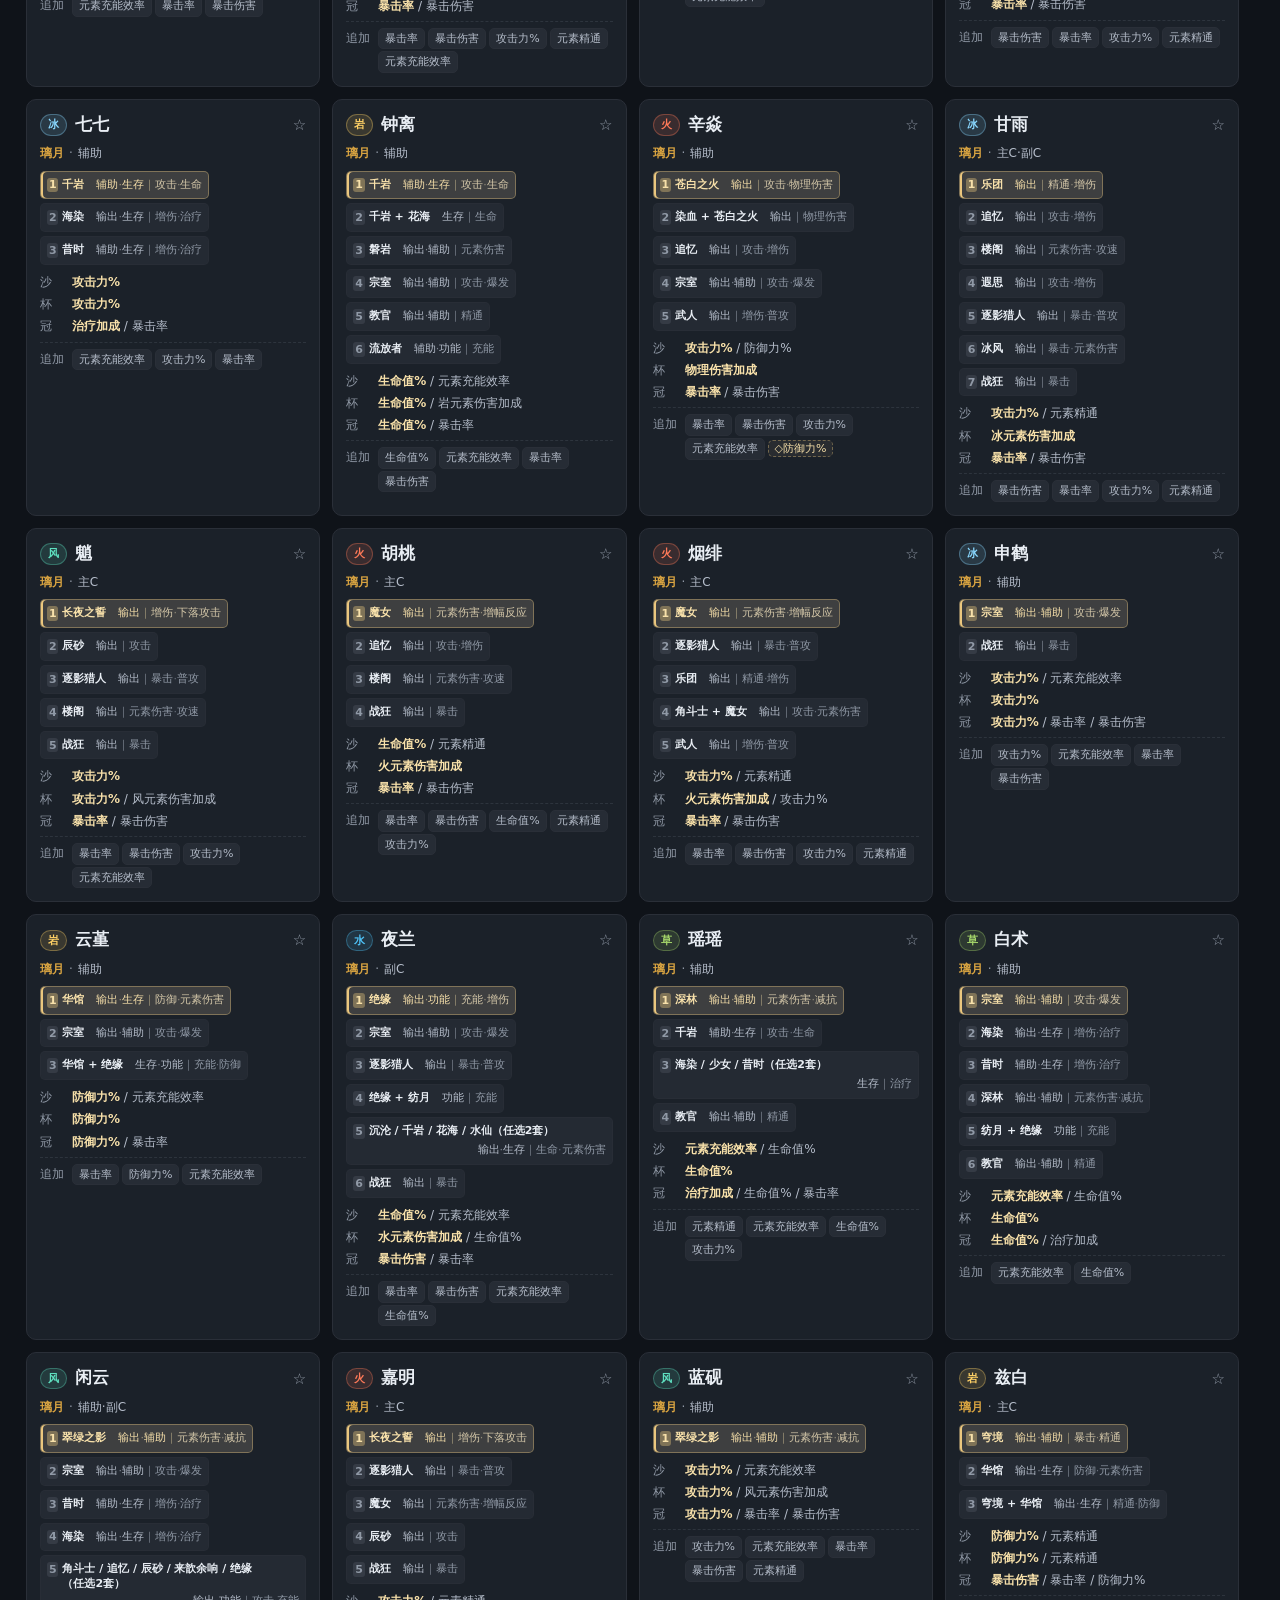
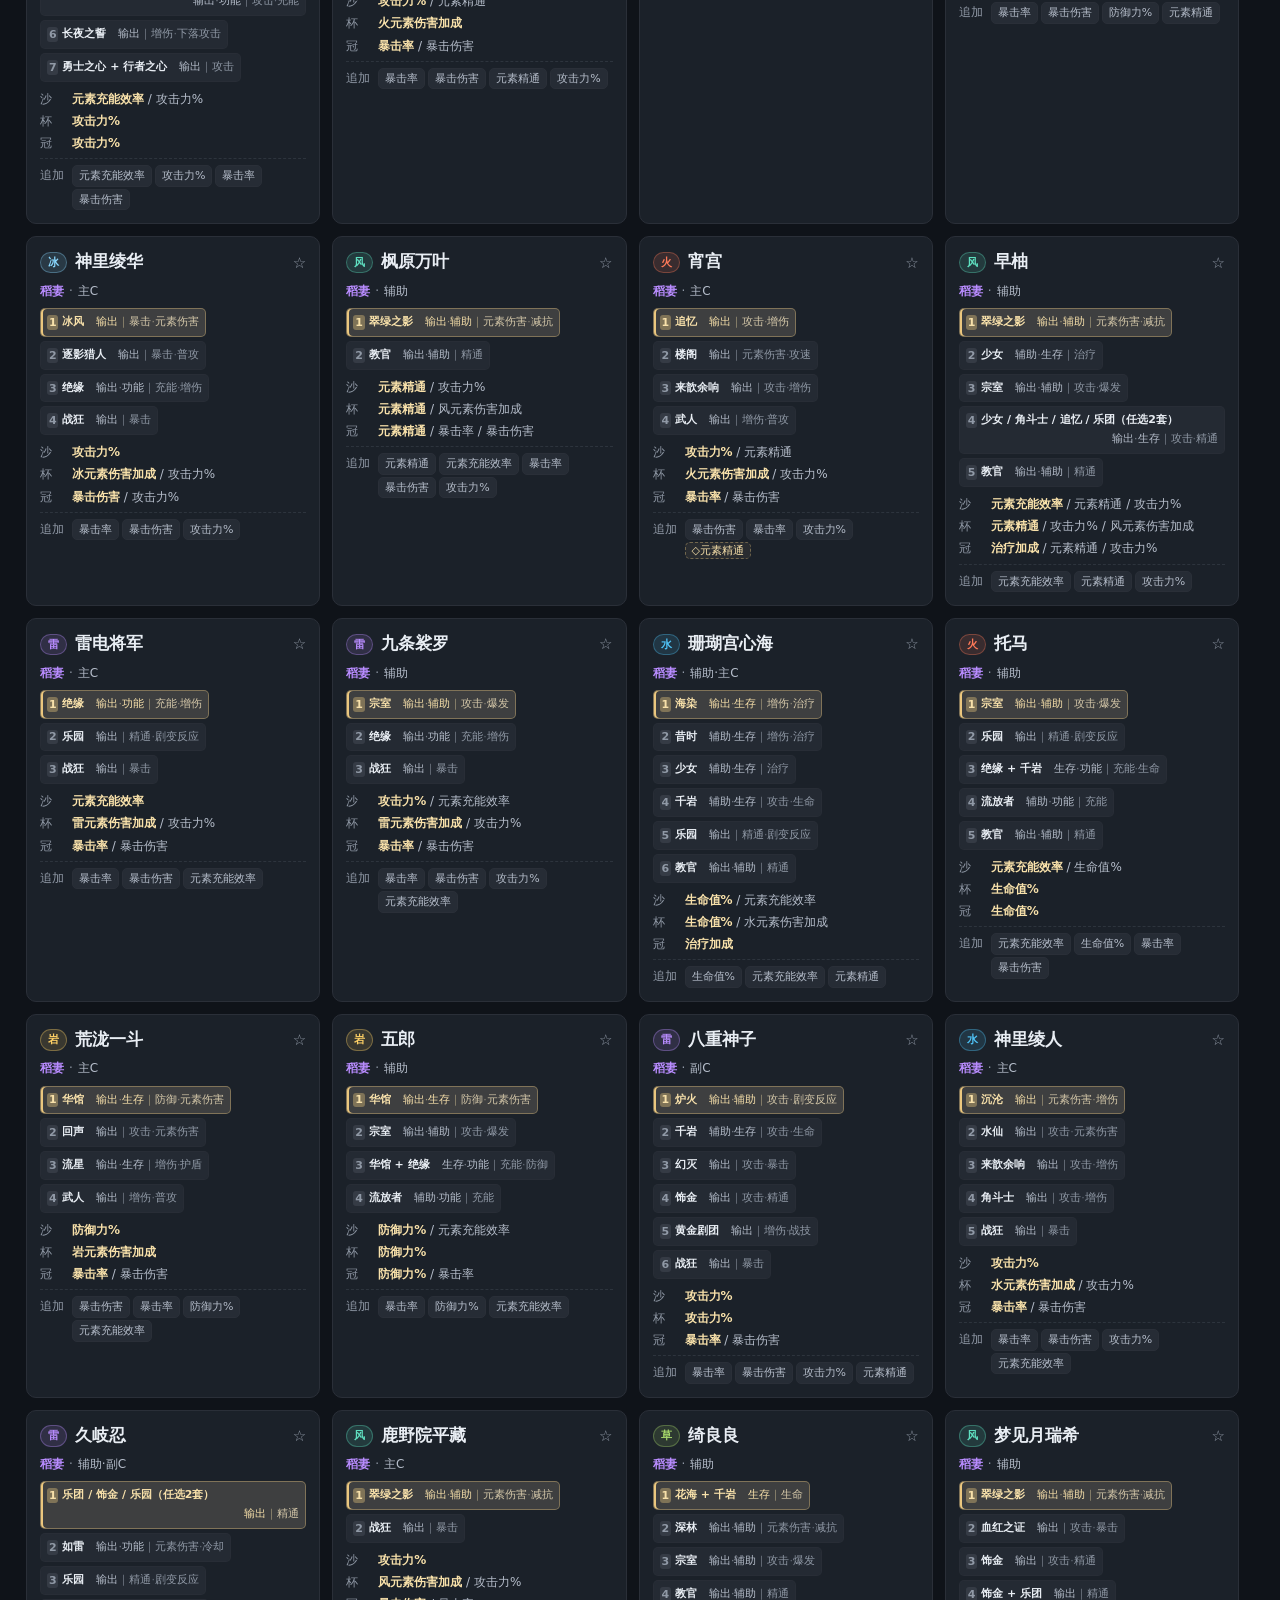
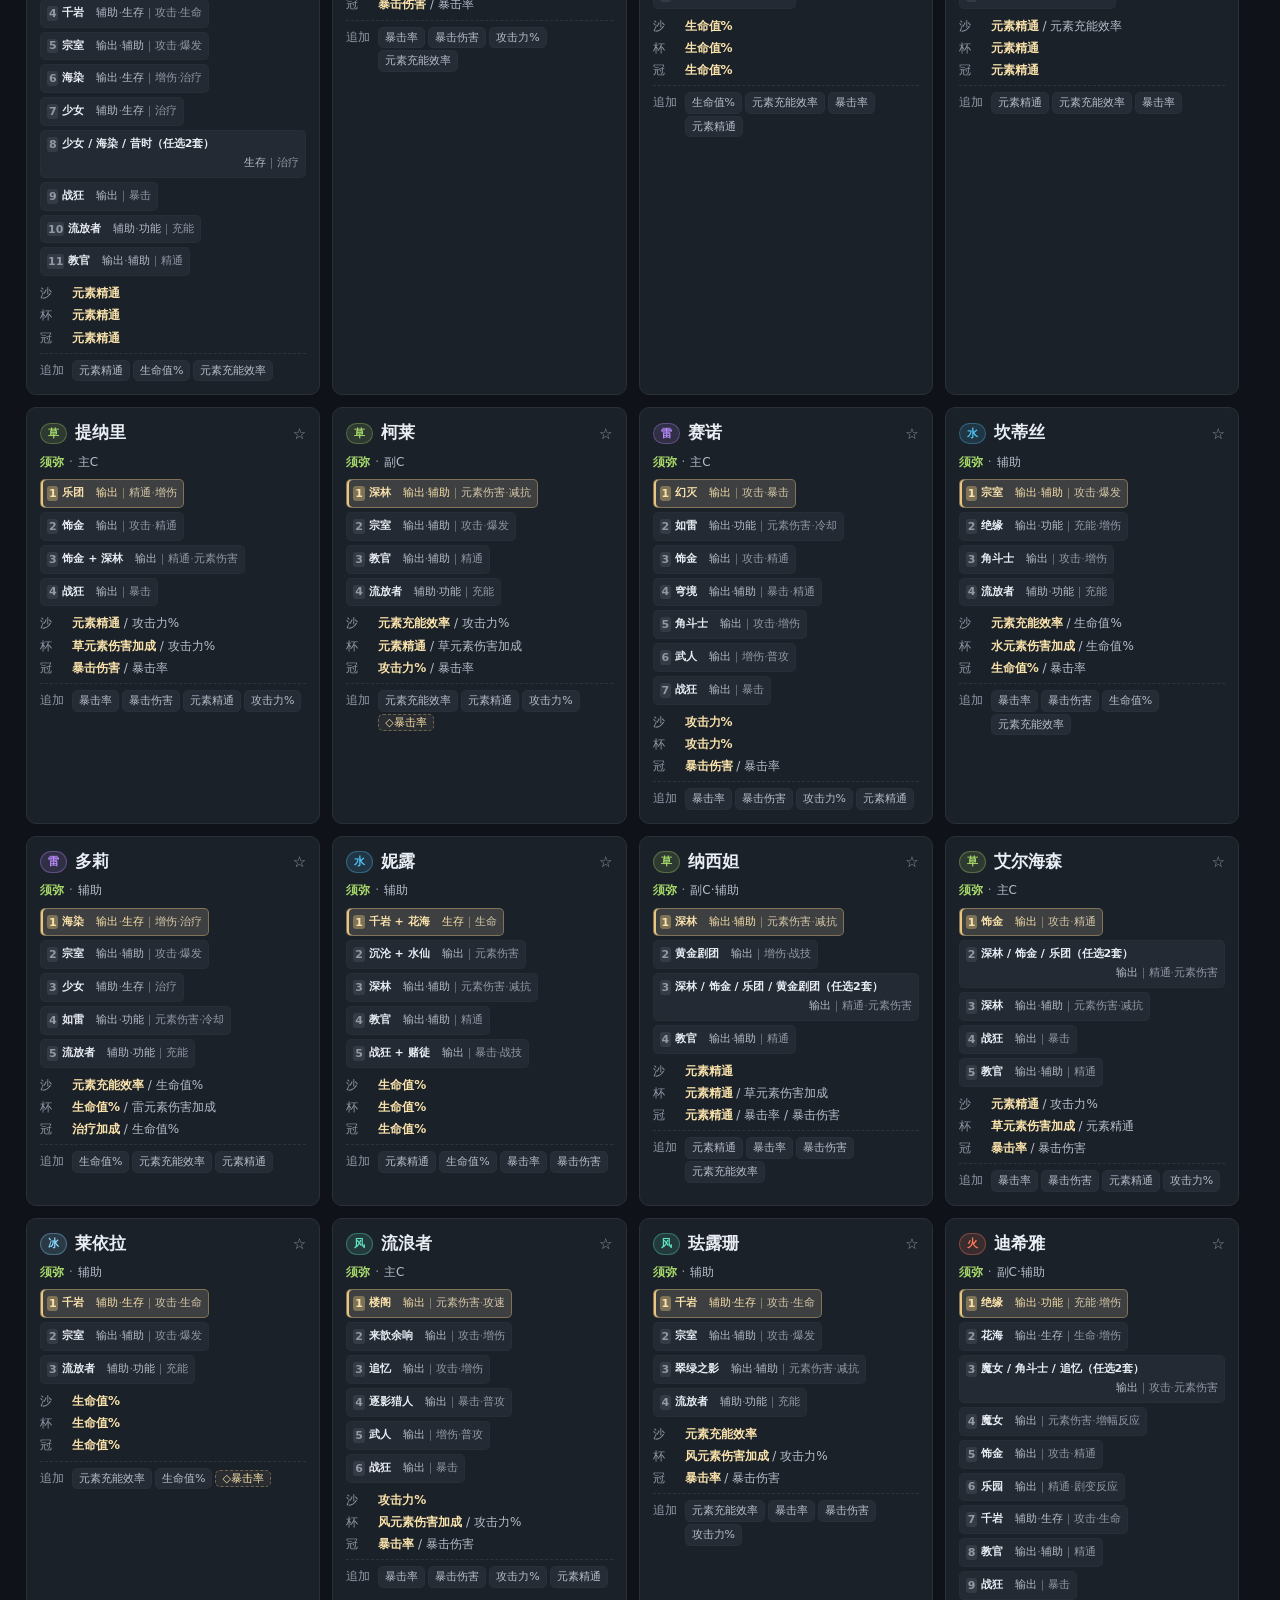
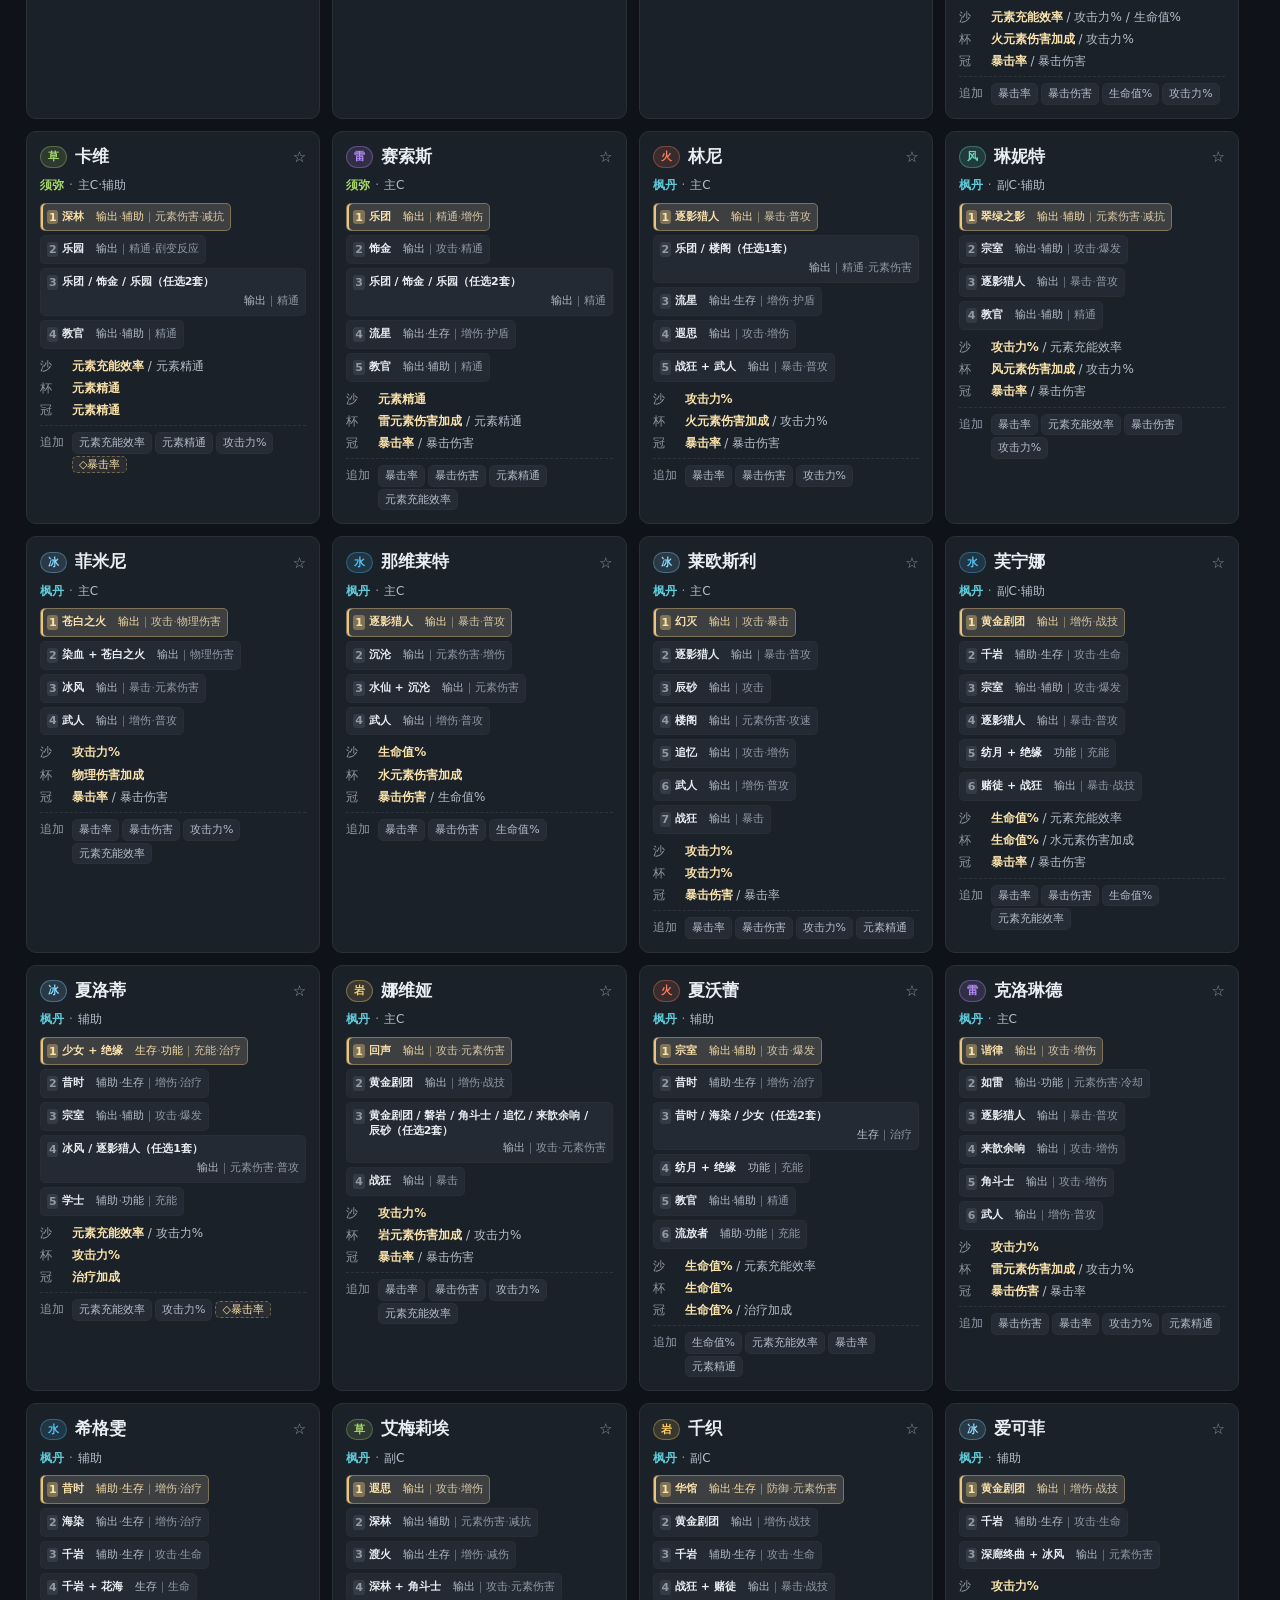
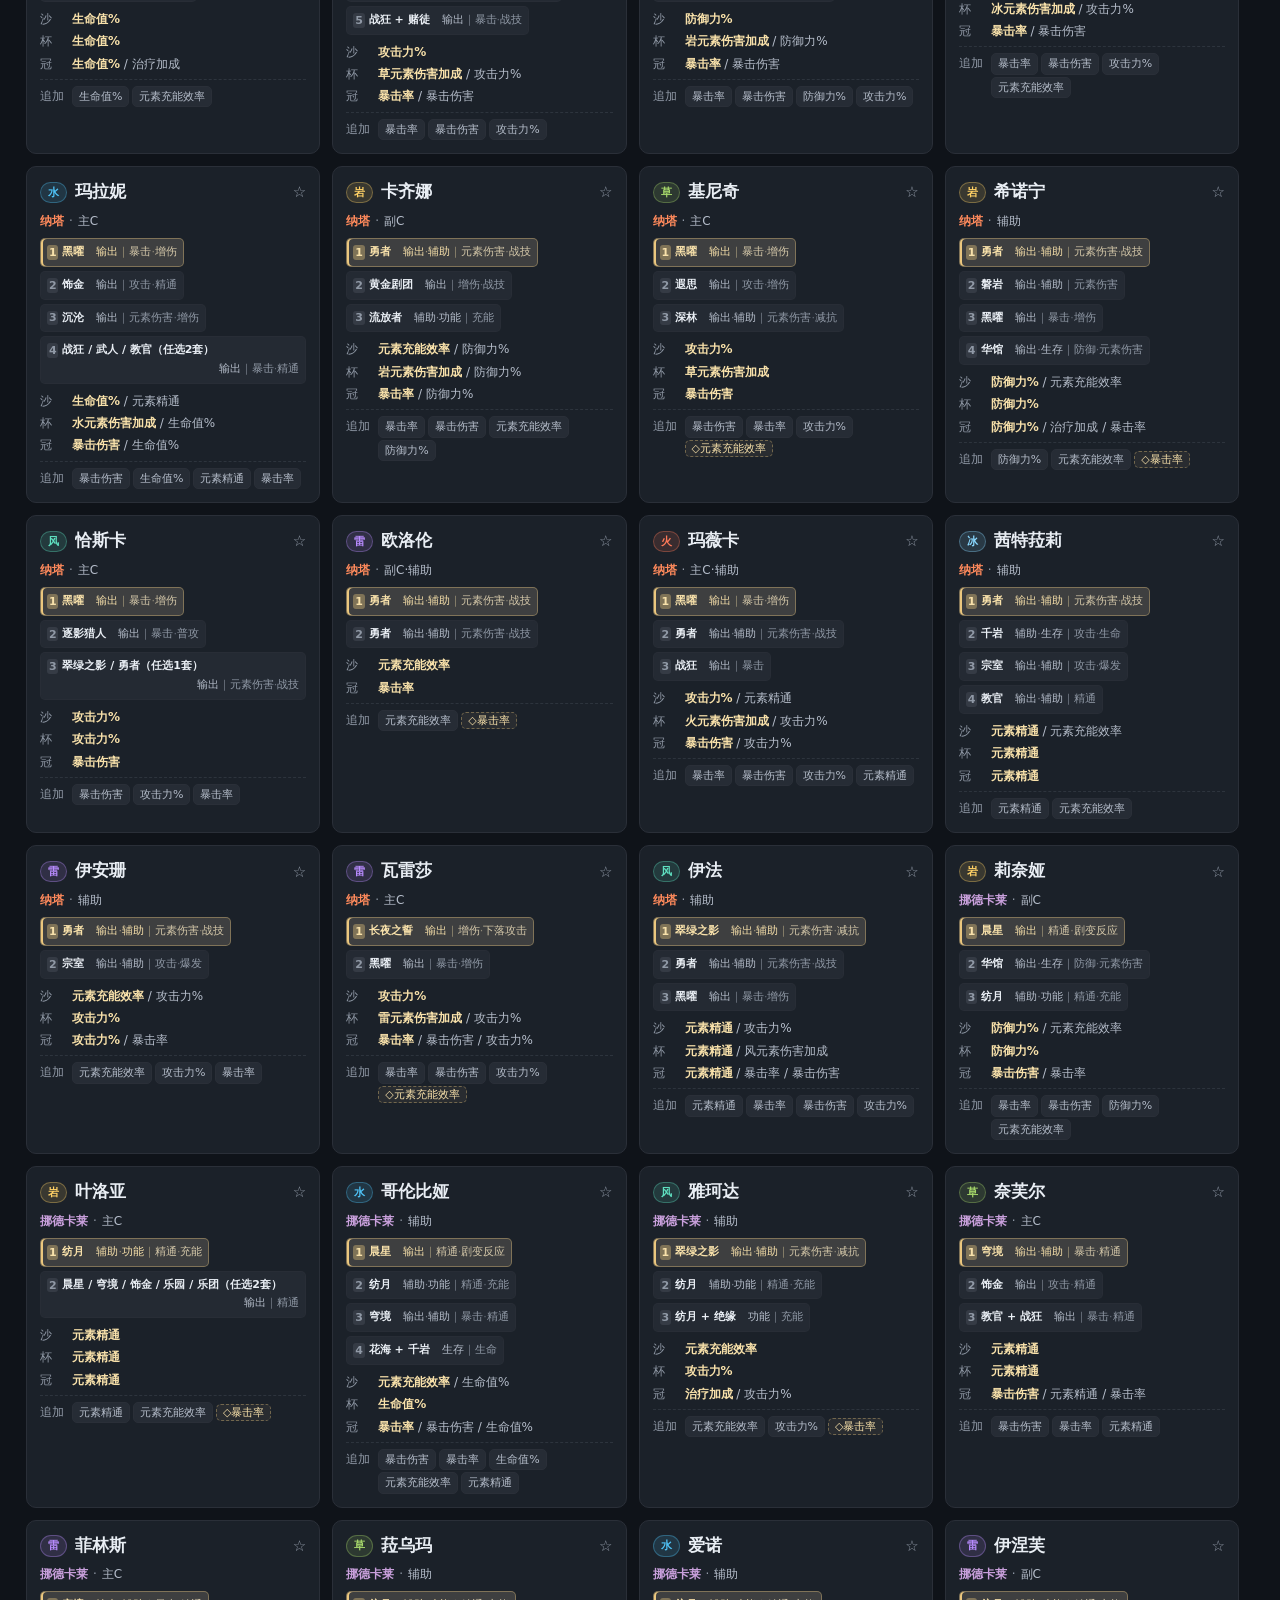
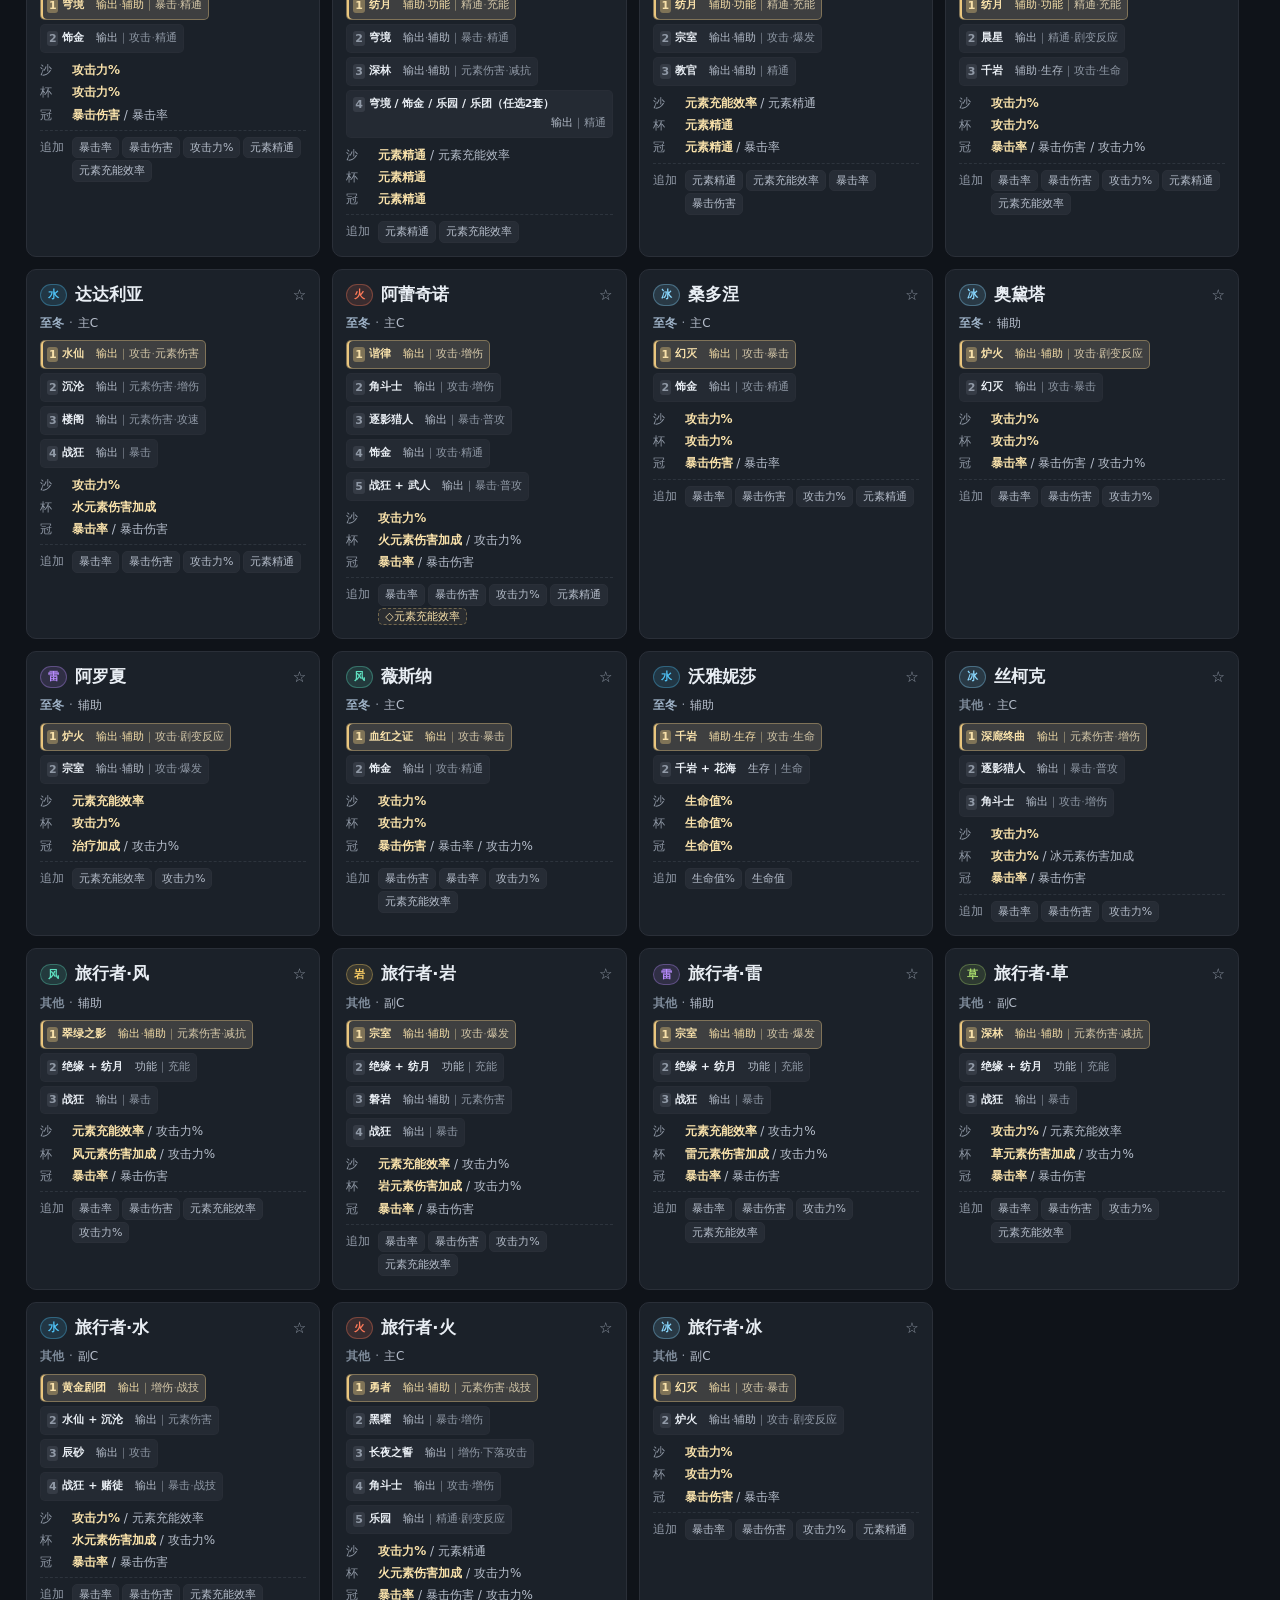
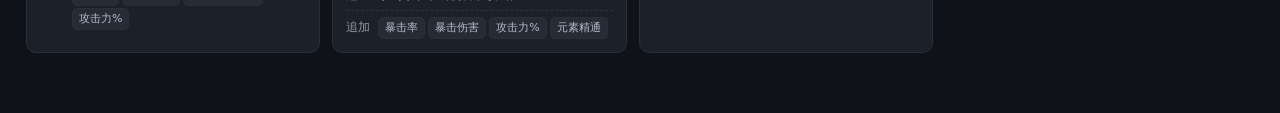
==== commit aef3c83c: "Refine off-piece character recommendations Document the off-piece index model and popup interactions" ====
--- a/src/template.html
+++ b/src/template.html
@@ -171,7 +171,7 @@
   <section id="tab-subs" class="tabpane">
     <div class="card">
       <h3>散件需求索引</h3>
-      <p class="muted small" data-en="Choose Sands, Goblet, or Circlet. For each main stat, similar substat recommendations are grouped into directions. Set bonuses are ignored; a character is counted once within each direction, but may appear in multiple directions.">选择时之沙、空之杯或理之冠。每种主属性下，会把追加属性需求相近的配装归为不同方向。忽略套装效果；同一方向内角色只计一次，同一角色可出现在多个方向。</p>
+      <p class="muted small" data-en="Choose Sands, Goblet, or Circlet. For each main stat, view need types and characters by substat combination. Set bonuses are ignored; each character counts once per type but may appear in multiple types.">选择时之沙、空之杯或理之冠。每种主属性下，按追加属性组合查看不同需求类型与适用角色。忽略套装效果；同一类型内角色只计一次，同一角色可出现在多个类型。</p>
       <div class="toolbar wrap loose-toolbar">
         <span class="seg" id="looseSlotTabs" role="tablist" aria-label="部位">
           <button type="button" class="seg-btn active" data-loose-slot="sands" data-en="Sands" role="tab" aria-selected="true">时之沙</button>
@@ -362,7 +362,7 @@
         方案页套装列表还多一个<b>「图鉴 / 推荐」两档切换</b>：
         <b>图鉴</b>＝套装库顺序（<b>排序顺序来自米游社图鉴</b>），稳定、不会因为你勾了谁就跳来跳去；
         <b>推荐</b>＝用的人多的排前面，会随你勾选的角色变化。角色列表则按国度排列（蒙德 → 璃月 → … → 其他·旅行者）。</li>
-      <li><b>③ 散件索引</b>：按时之沙、空之杯、理之冠的主属性查看需求；追加属性需求相近的配装会分成多个方向，并可展开查看角色。忽略套装效果，同一方向内角色只计一次。</li>
+      <li><b>③ 散件索引</b>：按时之沙、空之杯、理之冠的主属性查看需求；每类先列追加属性组合，再查看适用角色。角色标签按空间展示，点角色可在浮窗查看对应的多组配装推荐；忽略套装效果，同一类型内角色只计一次。</li>
       <li><b>④ 数据管理 → 套装管理（浮窗）</b>：点「打开套装管理」增删套装、改 2 件套说明、上下移排序；内置套装只是「隐藏」，可随时恢复。</li>
       <li><b>④ 数据管理 → 更新日志</b>：内置角色 / 圣遗物会随游戏版本手工维护，这里记录每次更新改了什么。
         大版本更新后首次打开会自动弹一次<b>更新公告</b>（读过了就不再弹）；想再看就点「查看更新公告」。</li>
--- a/src/styles.css
+++ b/src/styles.css
@@ -1213,18 +1213,36 @@
 .loose-direction-head{display:flex;align-items:baseline;gap:10px;margin-bottom:8px;}
 .loose-direction-head strong{color:var(--txt);}
 .loose-direction-head .muted{margin-left:auto;}
-.loose-subtags{display:flex;flex-wrap:wrap;gap:6px;margin-bottom:8px;}
+.loose-section-label{display:block;margin-bottom:5px;color:var(--txt3);font-size:var(--fs-xs);font-weight:600;letter-spacing:.04em;}
+.loose-subtags{display:flex;flex-wrap:wrap;gap:6px;}
 .loose-subtag{display:inline-flex;align-items:center;gap:6px;max-width:100%;padding:3px 8px;border:1px solid var(--line-soft);border-radius:999px;background:var(--panel);font-size:var(--fs-sm);}
+.loose-subtag.core{border-color:color-mix(in srgb,var(--gold) 45%,var(--line-soft));color:var(--gold2);}
 .loose-subtag small{color:var(--txt3);white-space:nowrap;}
 .loose-subtag i{font-size:var(--fs-xs);font-style:normal;white-space:nowrap;}
 .loose-subtag i.req{color:var(--gold2);}
 .loose-subtag i.cond{color:var(--blue);}
+.loose-members{margin-top:10px;padding-top:9px;border-top:1px solid var(--line-soft);}
+.loose-preview{display:flex;flex-wrap:wrap;gap:5px;margin-bottom:7px;}
+.loose-char,.loose-more{padding:2px 7px;border-radius:var(--r-pill);background:var(--panel);font:inherit;font-size:var(--fs-xs);line-height:1.6;color:var(--txt2);}
+.loose-char{border:1px solid var(--line-soft);color:var(--txt);cursor:pointer;}
+.loose-char:hover,.loose-char.active{border-color:color-mix(in srgb,var(--gold) 48%,var(--line-soft));background:color-mix(in srgb,var(--gold) 10%,var(--panel));color:var(--gold2);}
+.loose-char.list{padding:0;border:0;border-radius:0;background:transparent;font-size:inherit;text-align:left;}
+.loose-more{color:var(--txt3);}
 .loose-who{font-size:var(--fs-sm);color:var(--txt2);}
 .loose-who>summary{width:max-content;max-width:100%;cursor:pointer;color:var(--blue);list-style:none;}
 .loose-who ul{display:grid;grid-template-columns:repeat(auto-fill,minmax(min(230px,100%),1fr));gap:4px 14px;padding:8px 0 0;margin:0;list-style:none;}
 .loose-who li{display:flex;align-items:baseline;gap:8px;min-width:0;}
-.loose-who li>span{color:var(--txt);}
 .loose-who li>small{color:var(--txt3);overflow-wrap:anywhere;}
+.loose-build-detail{margin-top:10px;padding-top:9px;border-top:1px dashed var(--line-soft);}
+.loose-build-list{display:grid;gap:6px;}
+.loose-build-card{padding:7px 9px;border:1px solid var(--line-soft);border-radius:var(--r-xs);background:var(--panel);font-size:var(--fs-sm);}
+.loose-build-card>div:first-child{display:flex;flex-wrap:wrap;gap:4px 8px;align-items:baseline;}
+.loose-build-card>div:first-child b{color:var(--gold2);}
+.loose-build-card>div:first-child span{color:var(--txt2);}
+.loose-build-main{display:flex;flex-wrap:wrap;gap:4px 10px;margin-top:4px;color:var(--txt2);}
+.loose-build-main span{white-space:nowrap;}
+.loose-build-main i{margin-right:3px;color:var(--txt3);font-style:normal;}
+.loose-build-card p{margin:4px 0 0;color:var(--txt3);}
 
 table.tbl{width:100%;border-collapse:collapse;font-size:var(--fs-sm);font-variant-numeric:tabular-nums;}
 table.tbl th,table.tbl td{padding:7px 9px;text-align:left;border-bottom:1px solid var(--line-soft);}
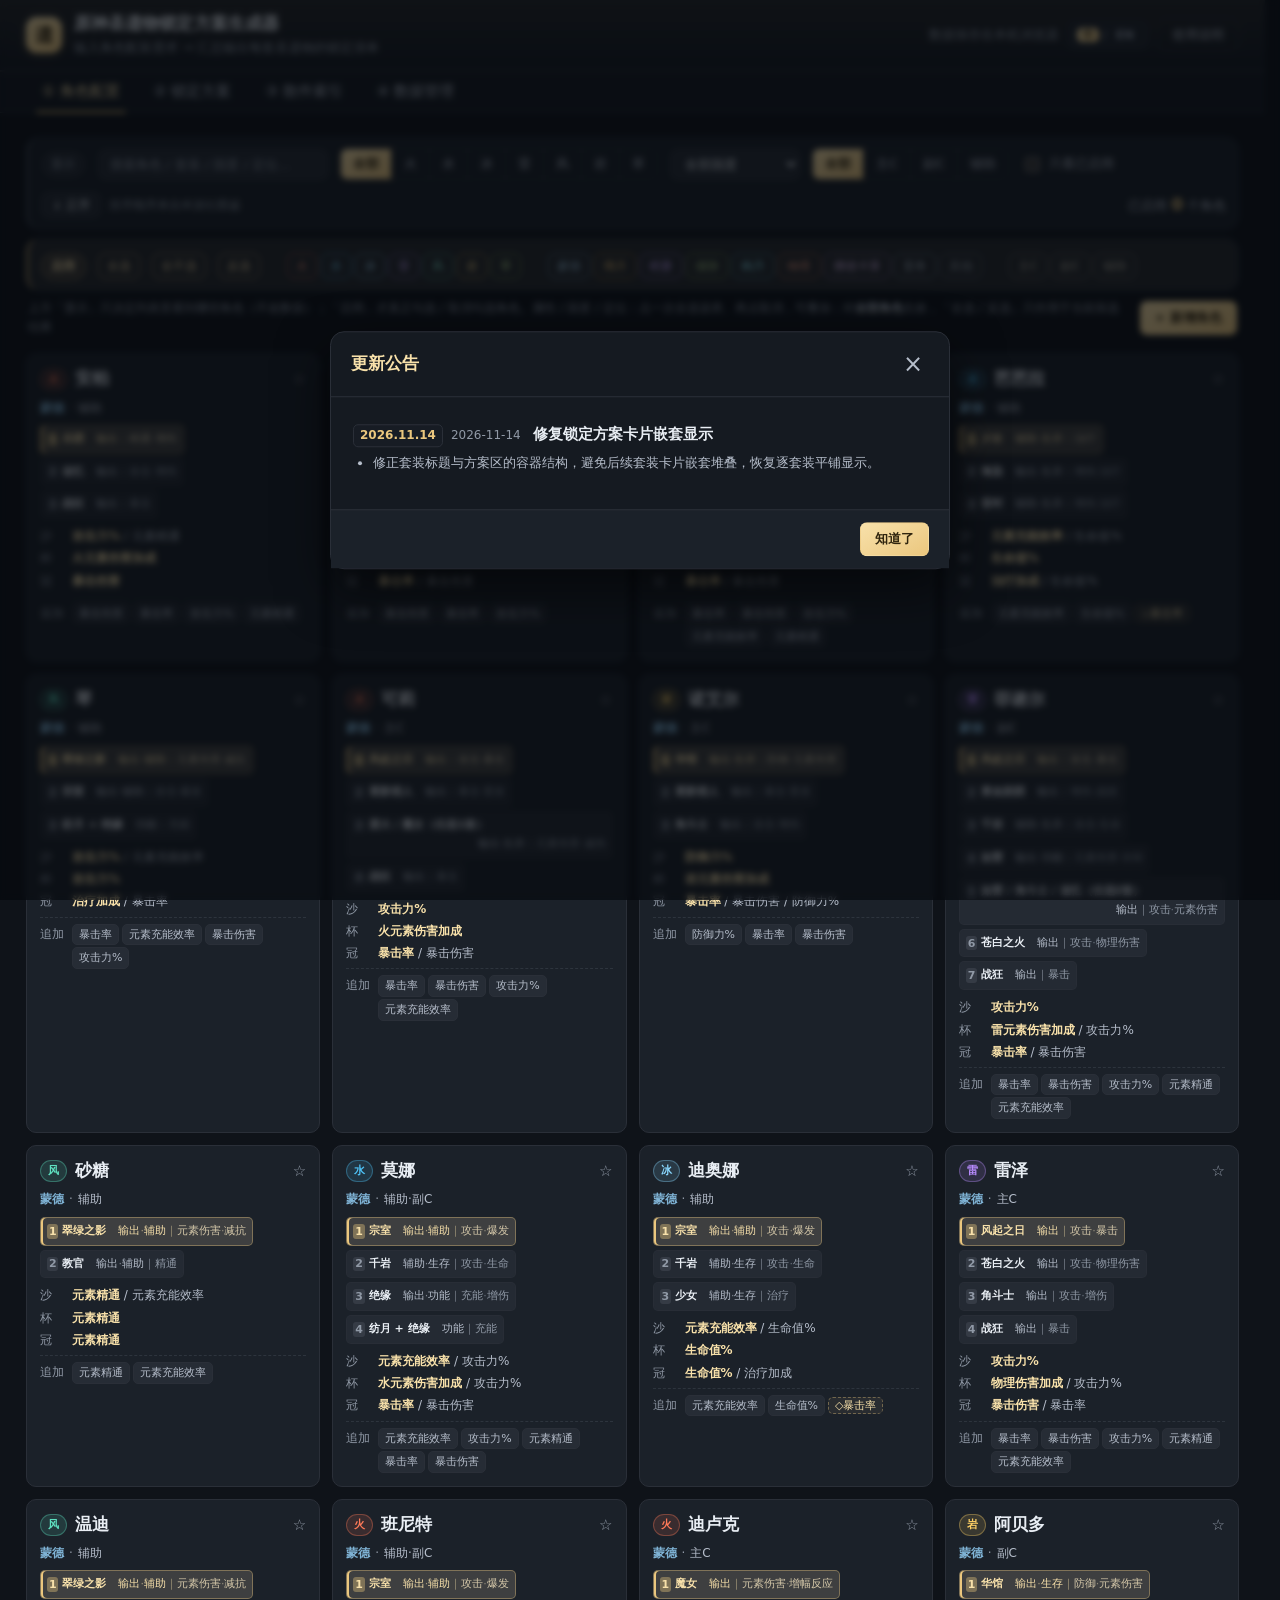
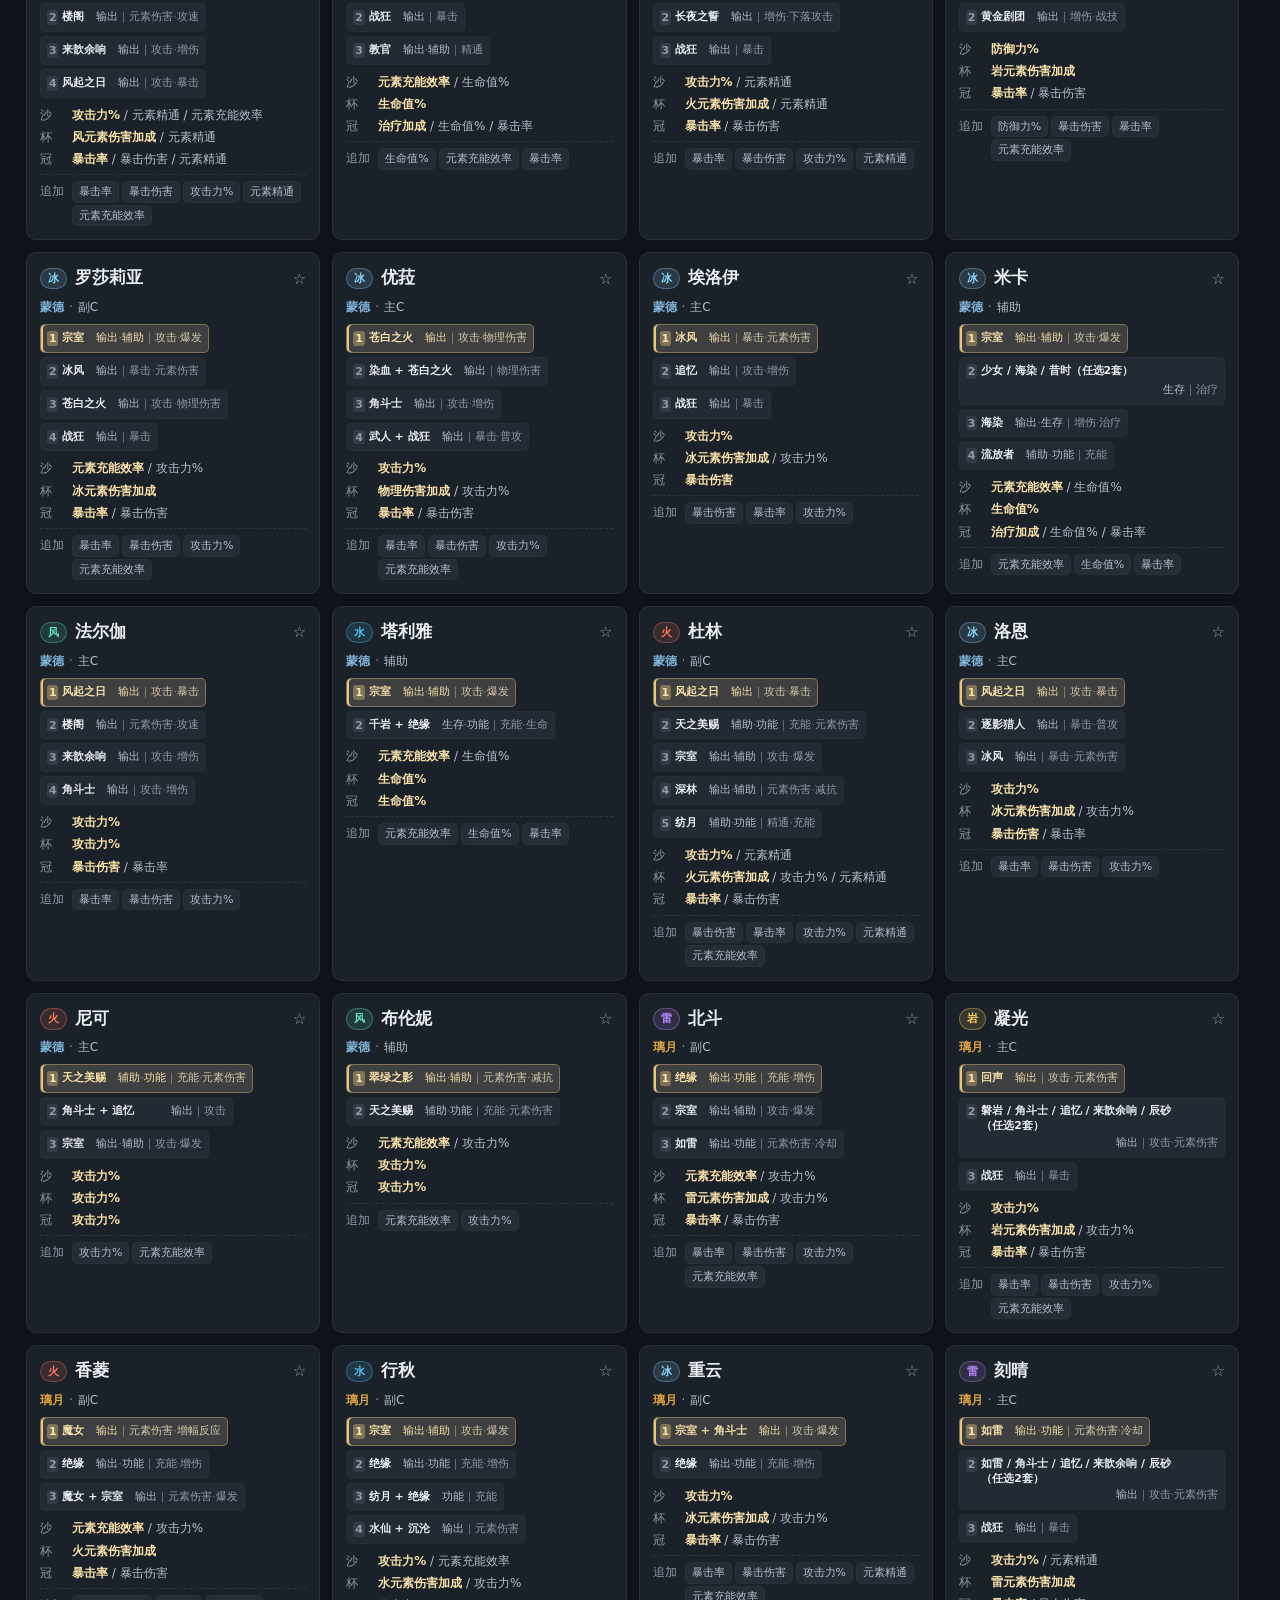
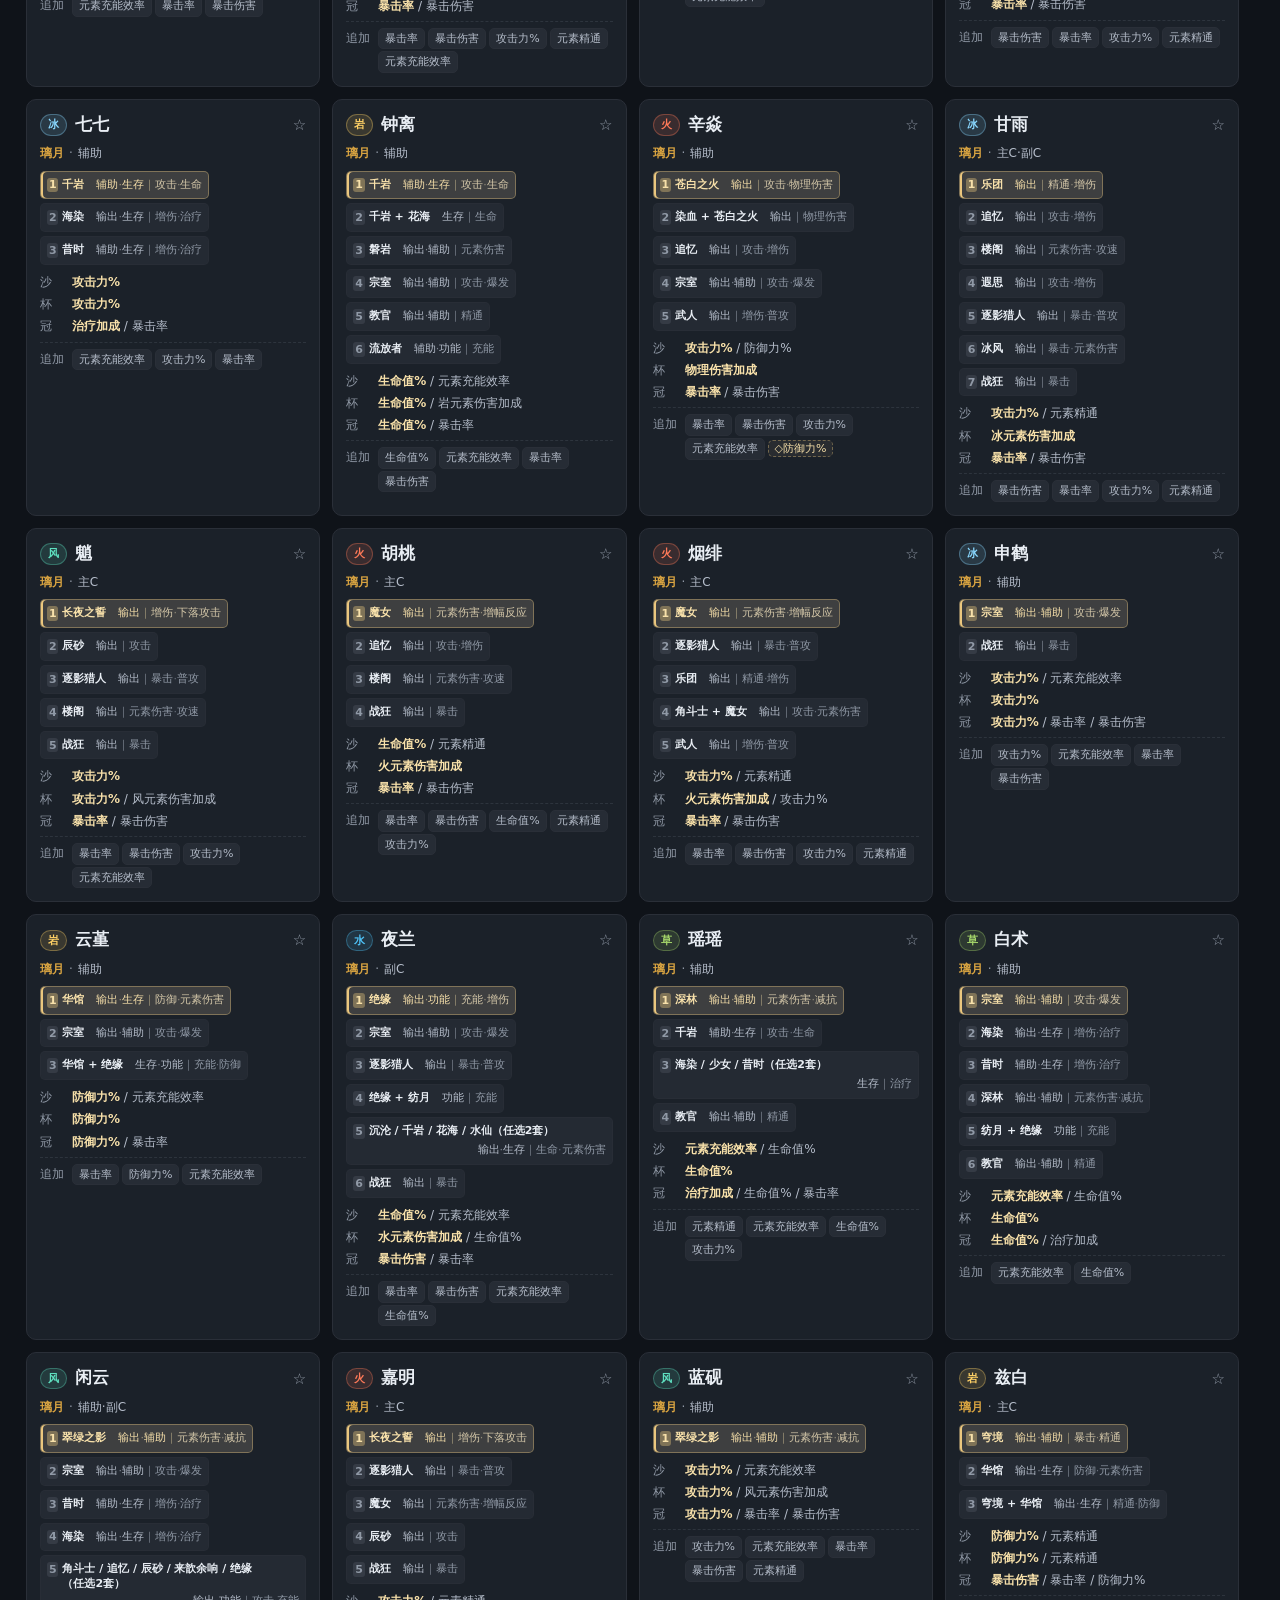
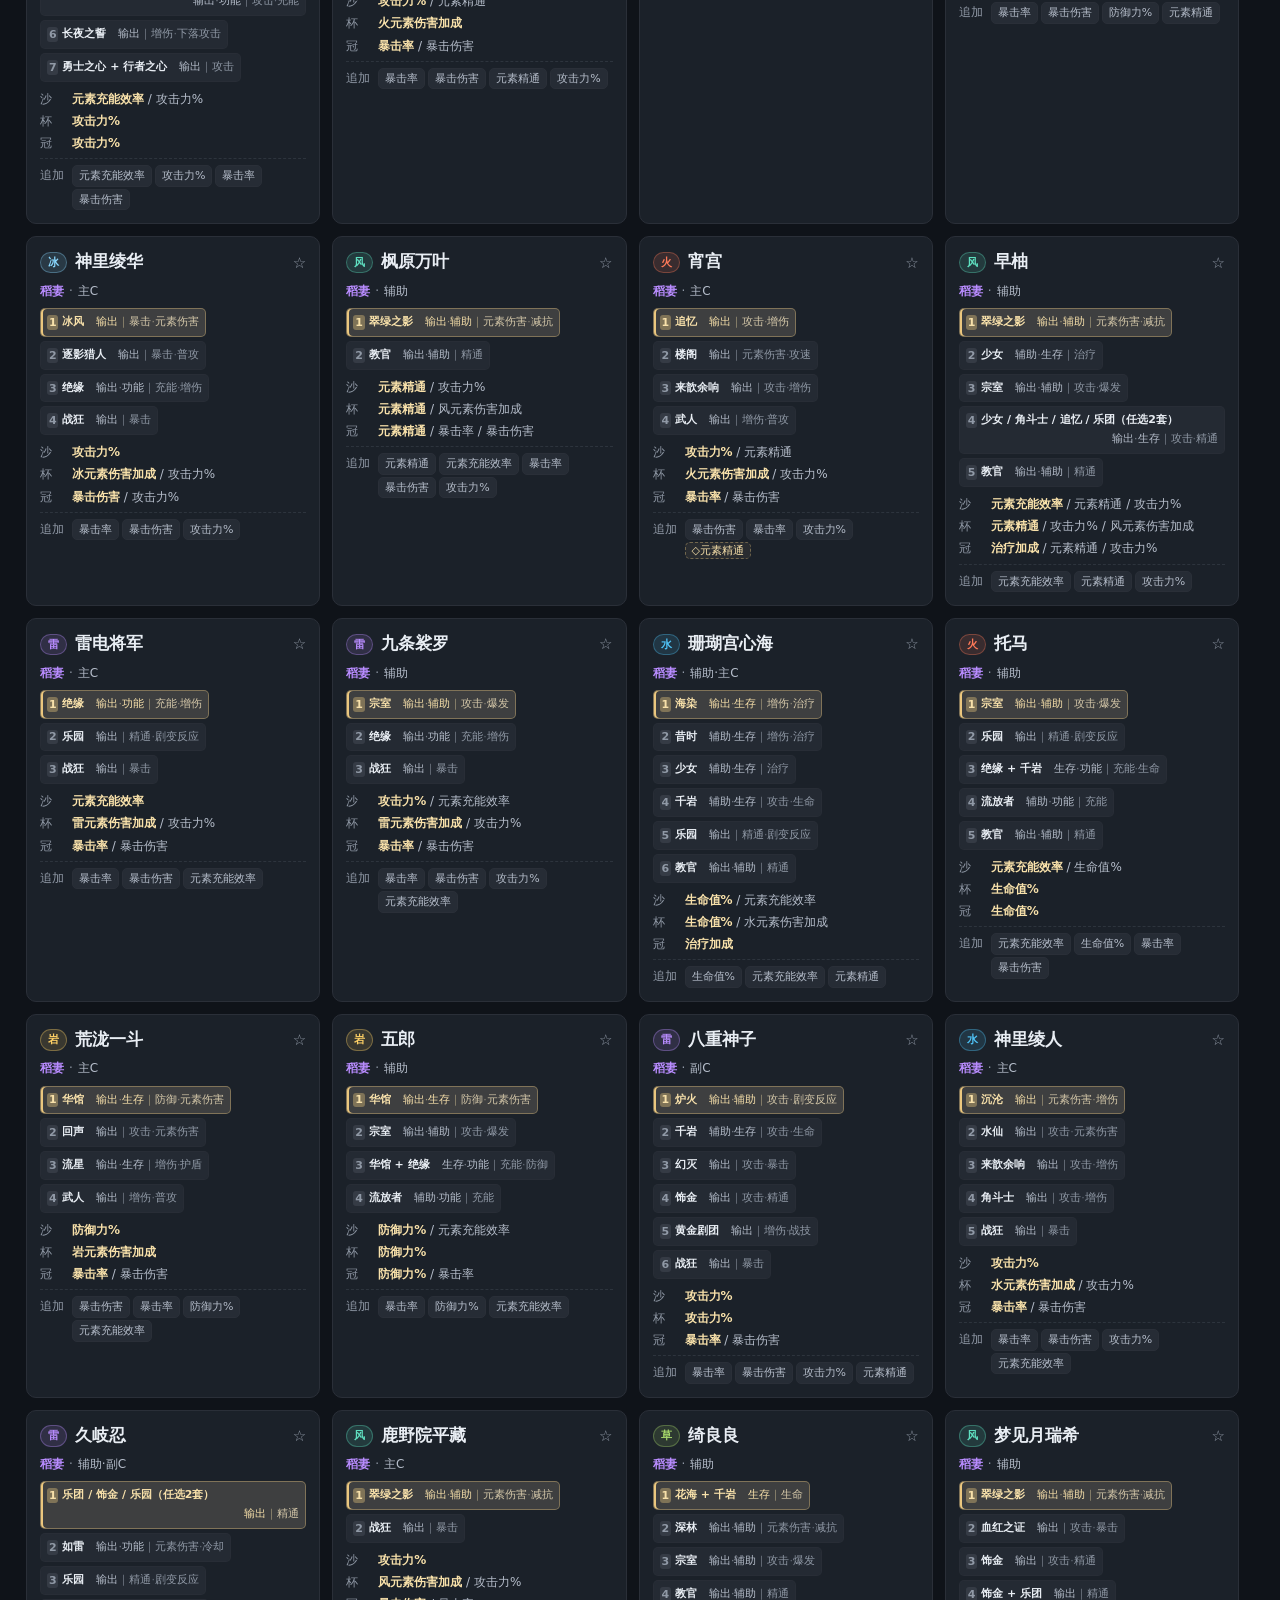
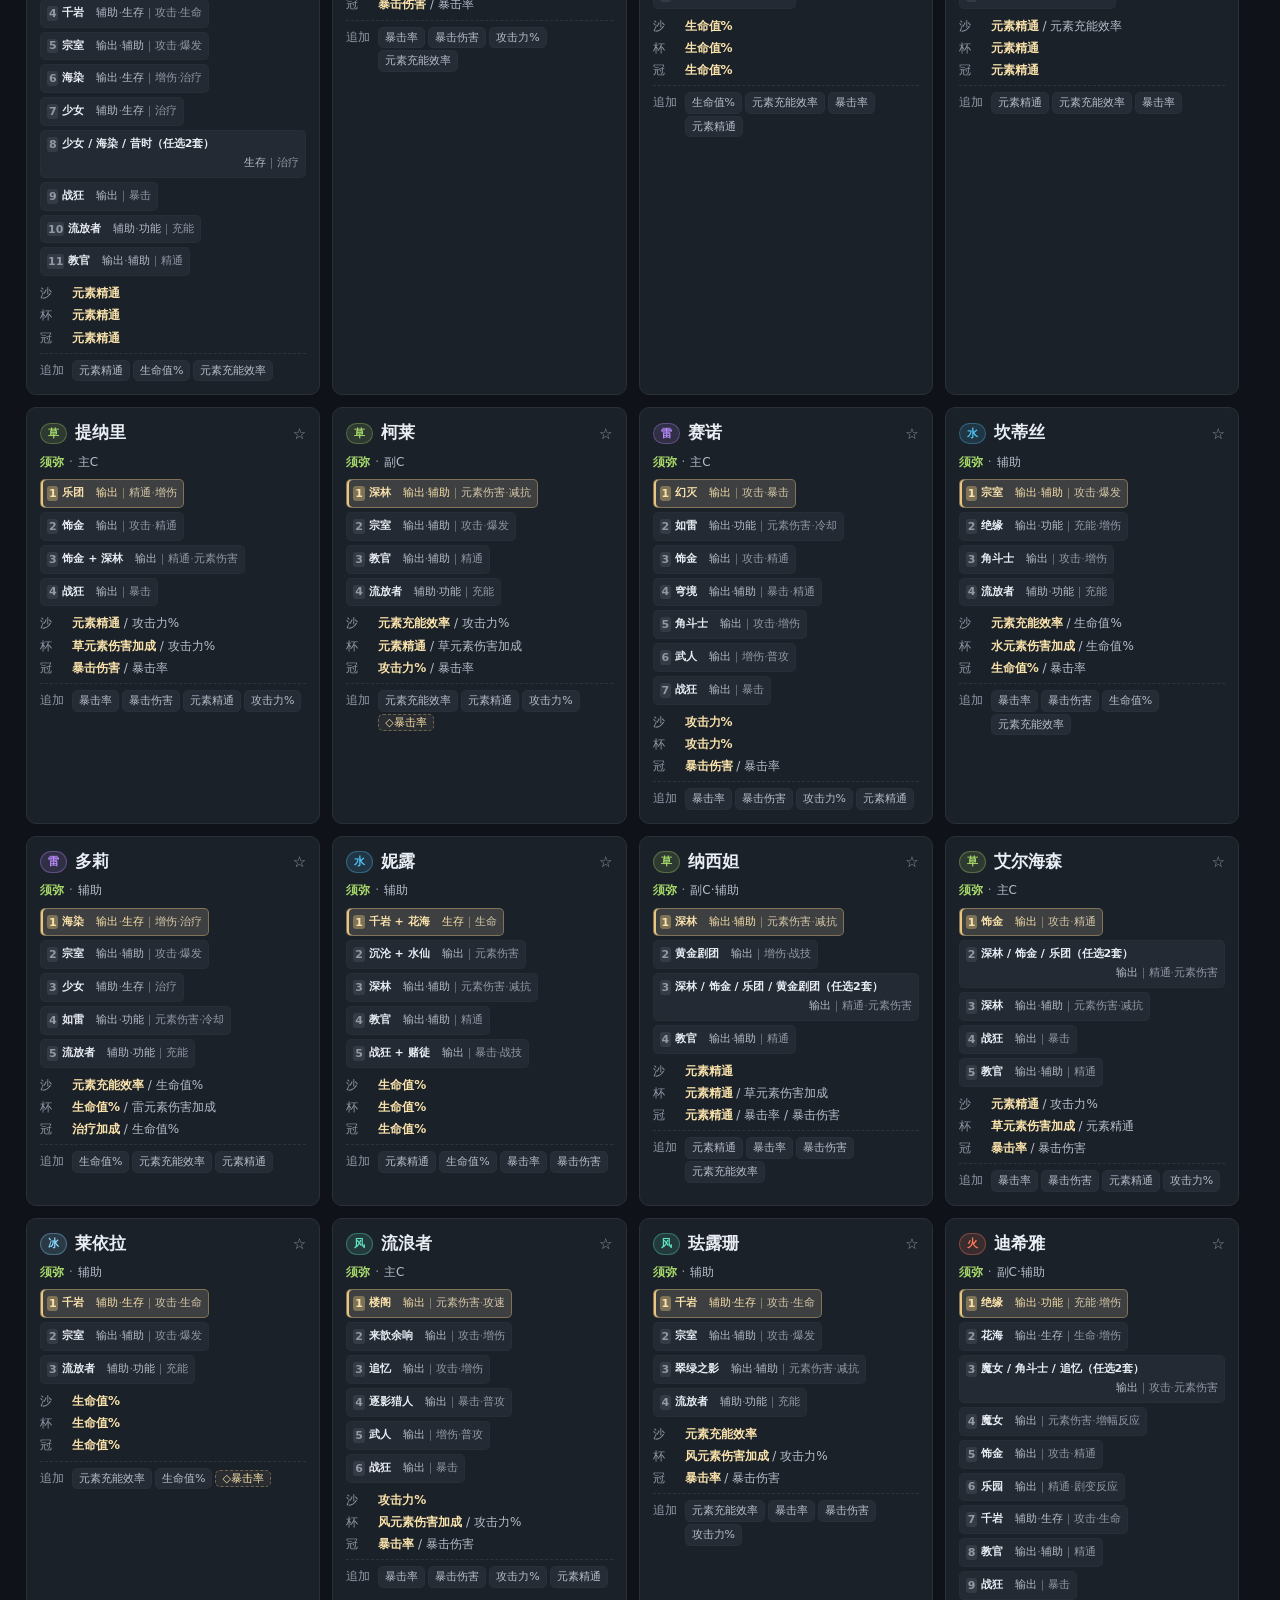
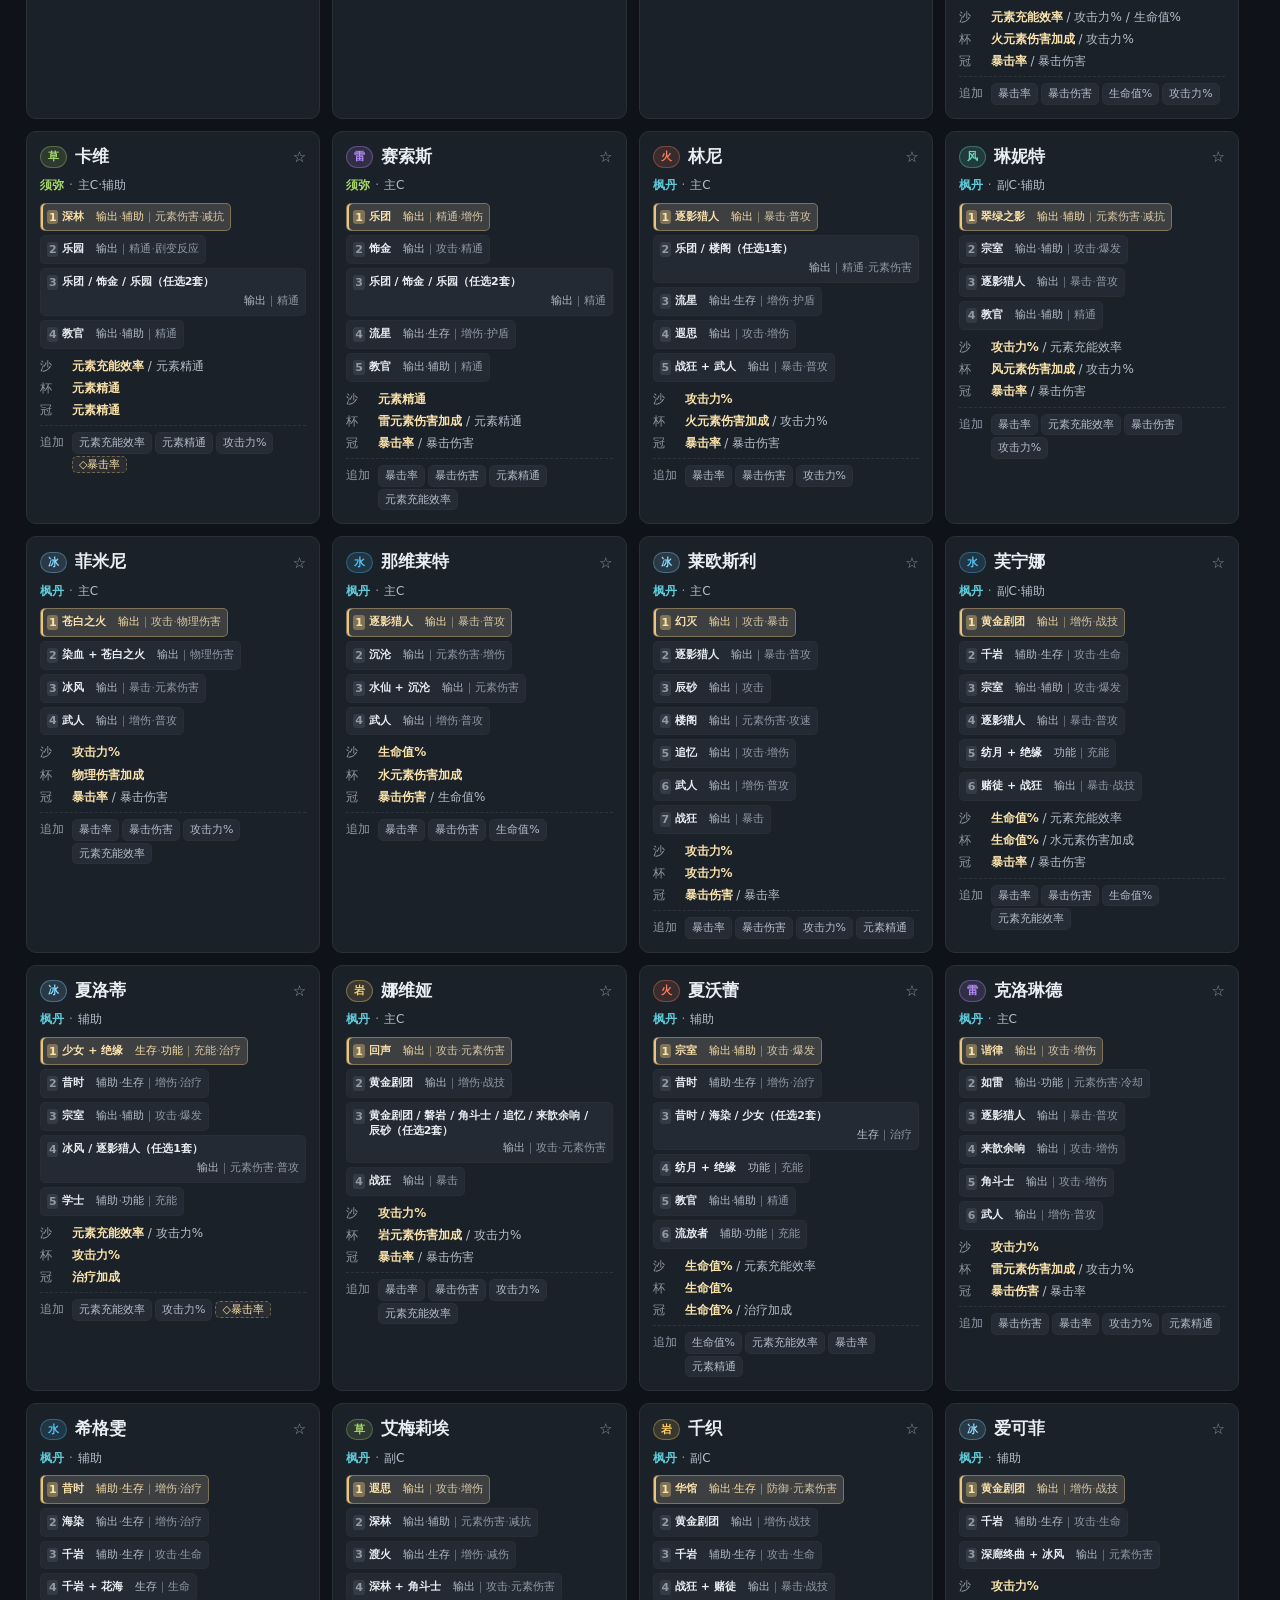
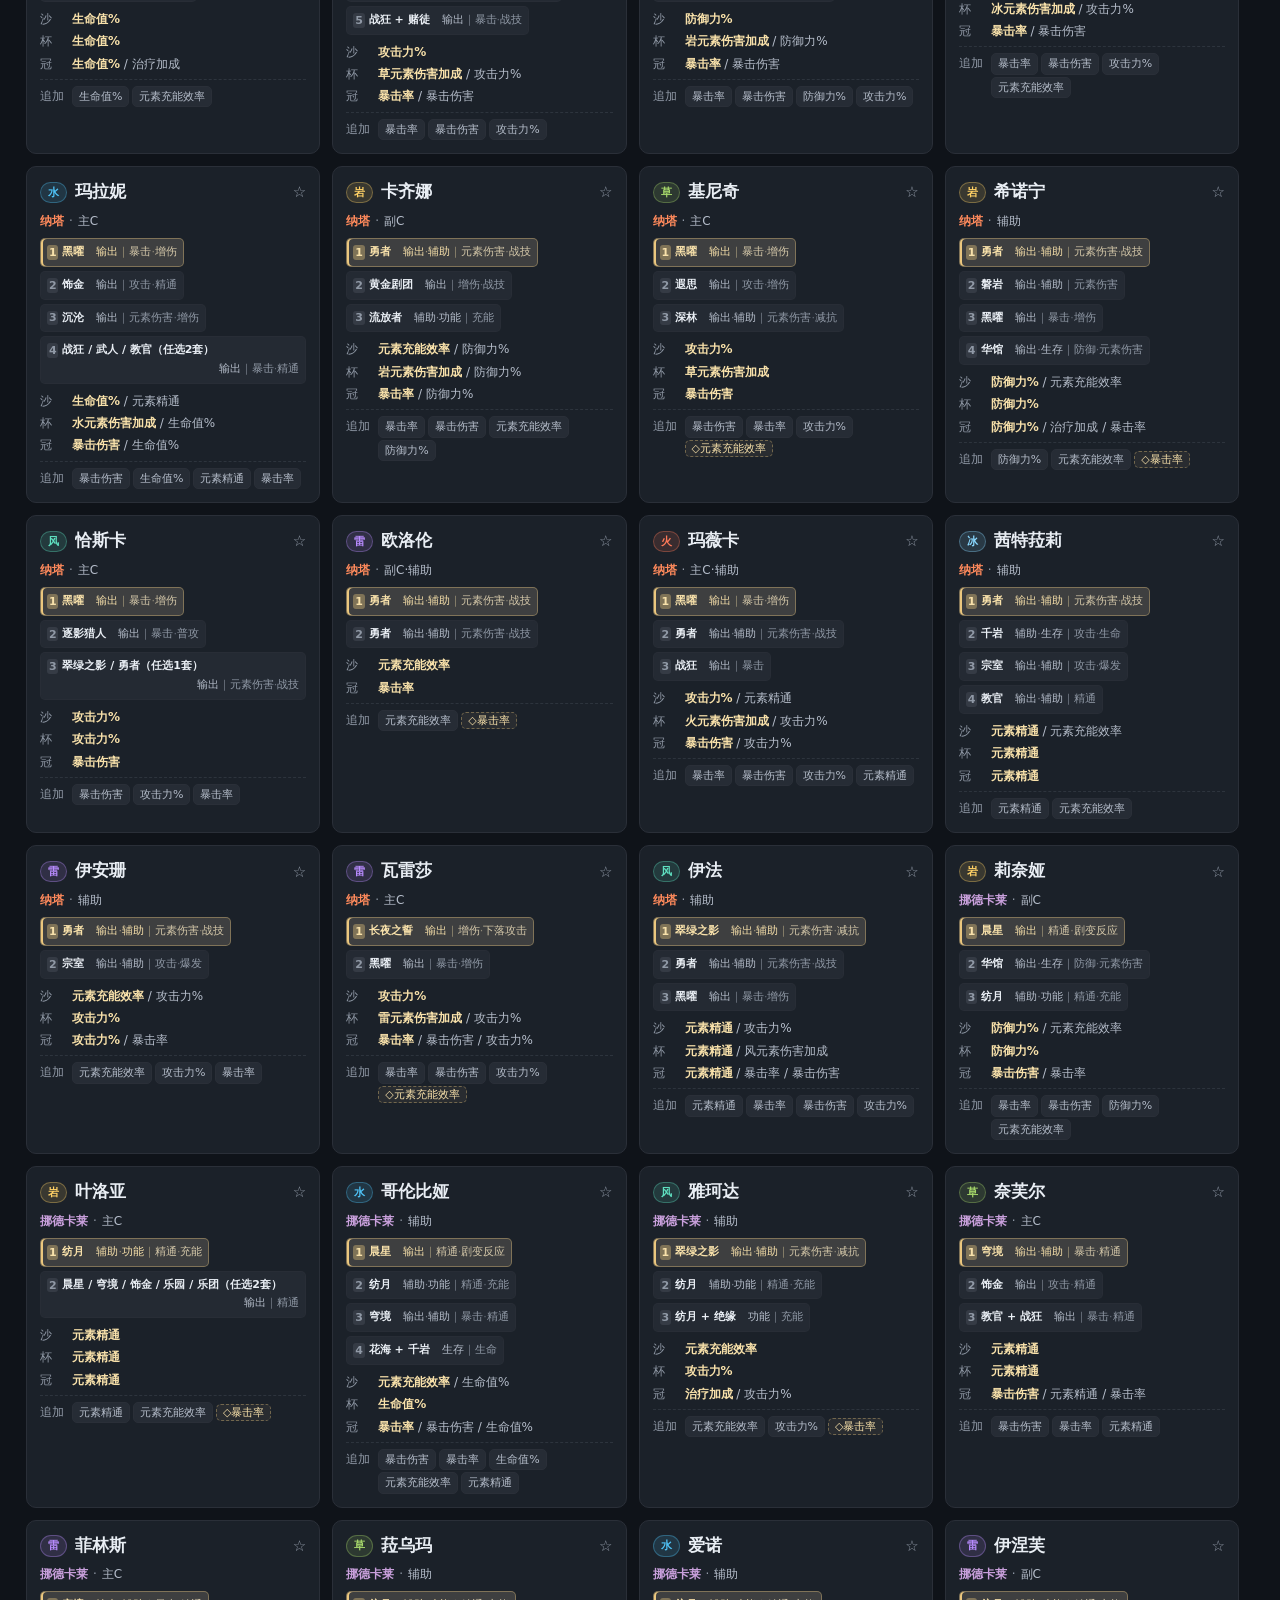
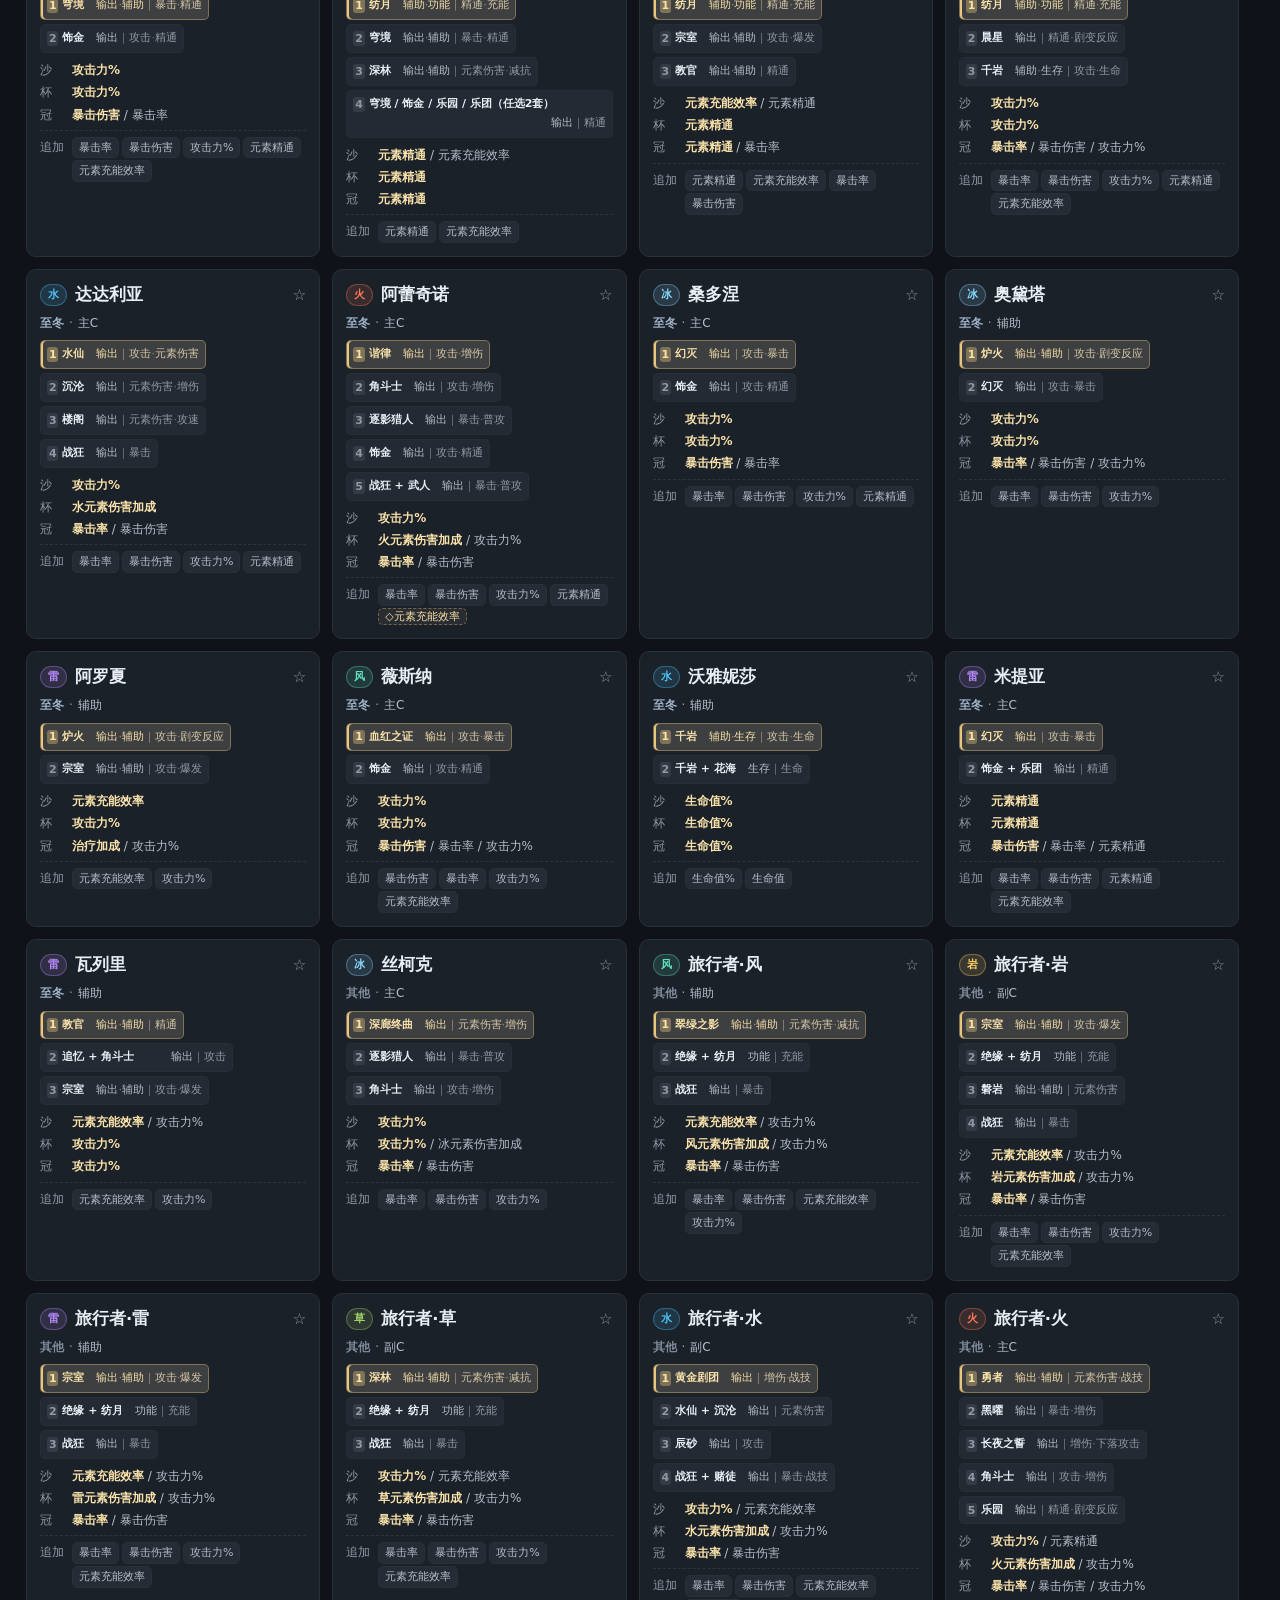
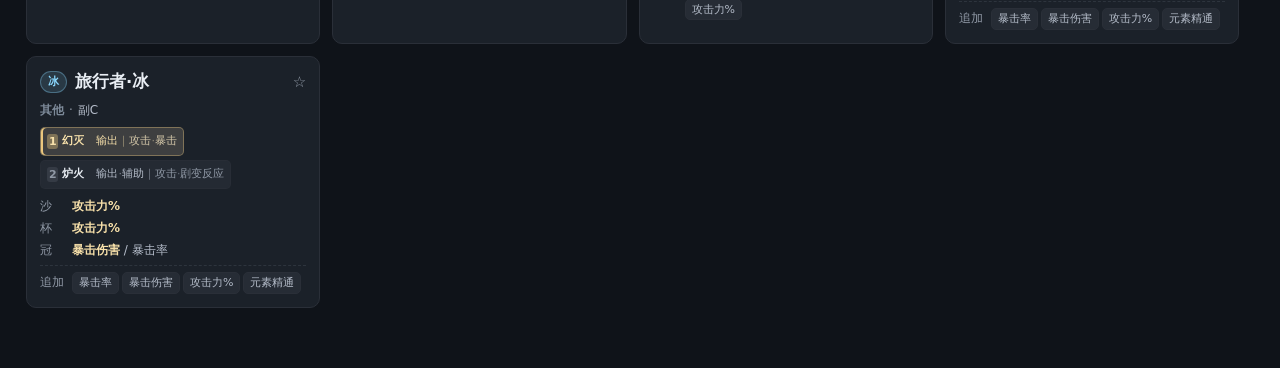
==== commit 1a2dba71: "feat: 添加返回顶部按钮 Co-authored-by: Copilot <223556219+Copilot@users.noreply.github.com>" ====
--- a/src/template.html
+++ b/src/template.html
@@ -502,6 +502,7 @@
 <!-- 角色配装属性小窗（第二层）：点上面弹窗 / 卡片分栏里的某个角色后弹出的独立浮层，层级高于第一层 -->
 <div id="charAttrBox" class="char-tip char-attr hidden"></div>
 
+<button id="backToTop" class="back-to-top" type="button" aria-label="返回顶部" title="返回顶部" hidden>↑</button>
 <div id="toast" class="toast hidden"></div>
 
 <script src="data.js"></script>
--- a/src/styles.css
+++ b/src/styles.css
@@ -689,6 +689,7 @@
 }
 .cc-mod,.bm-mod{font-size:11px;color:var(--gold);border:1px solid color-mix(in srgb,var(--gold) 45%,transparent);
   border-radius:var(--r-xs);padding:0 5px;line-height:16px;}
+.bm-mod.custom{color:var(--txt3);border-color:color-mix(in srgb,var(--txt3) 45%,transparent);}
 
 /* ---- 攻略来源行（抽屉内） ---- */
 .src-list{display:flex;flex-direction:column;gap:6px;margin-bottom:7px;}
@@ -1203,7 +1204,7 @@
 .loose-toolbar{margin:12px 0;}
 .loose-main{margin-top:9px;border:1px solid var(--line-soft);border-radius:var(--r-sm);background:var(--panel);}
 .loose-main>summary{display:flex;align-items:center;justify-content:space-between;gap:10px;padding:11px 13px;cursor:pointer;list-style:none;}
-.loose-main>summary::-webkit-details-marker,.loose-who>summary::-webkit-details-marker{display:none;}
+.loose-main>summary::-webkit-details-marker{display:none;}
 .loose-main>summary::after{content:"＋";color:var(--txt3);font-size:var(--fs-sm);}
 .loose-main[open]>summary::after{content:"−";}
 .loose-main>summary strong{color:var(--gold2);}
@@ -1215,24 +1216,54 @@
 .loose-direction-head .muted{margin-left:auto;}
 .loose-section-label{display:block;margin-bottom:5px;color:var(--txt3);font-size:var(--fs-xs);font-weight:600;letter-spacing:.04em;}
 .loose-subtags{display:flex;flex-wrap:wrap;gap:6px;}
-.loose-subtag{display:inline-flex;align-items:center;gap:6px;max-width:100%;padding:3px 8px;border:1px solid var(--line-soft);border-radius:999px;background:var(--panel);font-size:var(--fs-sm);}
+.loose-subtag{display:inline-flex;align-items:center;gap:6px;max-width:100%;padding:3px 8px;border:1px solid var(--line-soft);border-radius:999px;background:var(--panel);font:inherit;font-size:var(--fs-sm);cursor:pointer;}
 .loose-subtag.core{border-color:color-mix(in srgb,var(--gold) 45%,var(--line-soft));color:var(--gold2);}
+.loose-subtag.grouped{border-color:color-mix(in srgb,var(--tc) 58%,var(--line-soft));
+  background:color-mix(in srgb,var(--tc) 12%,var(--panel));color:color-mix(in srgb,#fff 38%,var(--tc));}
+.loose-subtag:hover{filter:brightness(1.15);}
+.loose-subtag:focus-visible{outline:2px solid color-mix(in srgb,var(--blue) 60%,transparent);outline-offset:2px;}
+.loose-submark{width:7px;height:7px;flex:0 0 7px;border-radius:50%;background:var(--tc);}
 .loose-subtag small{color:var(--txt3);white-space:nowrap;}
 .loose-subtag i{font-size:var(--fs-xs);font-style:normal;white-space:nowrap;}
 .loose-subtag i.req{color:var(--gold2);}
 .loose-subtag i.cond{color:var(--blue);}
 .loose-members{margin-top:10px;padding-top:9px;border-top:1px solid var(--line-soft);}
-.loose-preview{display:flex;flex-wrap:wrap;gap:5px;margin-bottom:7px;}
+.loose-preview{display:flex;flex-wrap:wrap;align-items:stretch;gap:5px;}
 .loose-char,.loose-more{padding:2px 7px;border-radius:var(--r-pill);background:var(--panel);font:inherit;font-size:var(--fs-xs);line-height:1.6;color:var(--txt2);}
 .loose-char{border:1px solid var(--line-soft);color:var(--txt);cursor:pointer;}
-.loose-char:hover,.loose-char.active{border-color:color-mix(in srgb,var(--gold) 48%,var(--line-soft));background:color-mix(in srgb,var(--gold) 10%,var(--panel));color:var(--gold2);}
-.loose-char.list{padding:0;border:0;border-radius:0;background:transparent;font-size:inherit;text-align:left;}
-.loose-more{color:var(--txt3);}
-.loose-who{font-size:var(--fs-sm);color:var(--txt2);}
-.loose-who>summary{width:max-content;max-width:100%;cursor:pointer;color:var(--blue);list-style:none;}
-.loose-who ul{display:grid;grid-template-columns:repeat(auto-fill,minmax(min(230px,100%),1fr));gap:4px 14px;padding:8px 0 0;margin:0;list-style:none;}
-.loose-who li{display:flex;align-items:baseline;gap:8px;min-width:0;}
-.loose-who li>small{color:var(--txt3);overflow-wrap:anywhere;}
+.loose-char[style*="--tc"]{border-color:color-mix(in srgb,var(--tc) 58%,var(--line-soft));
+  background:color-mix(in srgb,var(--tc) 12%,var(--panel));color:color-mix(in srgb,#fff 38%,var(--tc));}
+.loose-char:hover{border-color:color-mix(in srgb,var(--gold) 48%,var(--line-soft));background:color-mix(in srgb,var(--gold) 10%,var(--panel));color:var(--gold2);}
+.loose-more{align-self:flex-start;border:1px dashed color-mix(in srgb,var(--blue) 45%,var(--line-soft));color:var(--blue);cursor:pointer;}
+.loose-more:hover{background:color-mix(in srgb,var(--blue) 12%,var(--panel));}
+.loose-more:focus-visible{outline:2px solid color-mix(in srgb,var(--blue) 60%,transparent);outline-offset:2px;}
+.loose-preview:not(.expanded){flex-wrap:nowrap;align-items:center;gap:6px;min-width:0;}
+.loose-group-summaries{display:flex;flex:1 1 0;flex-wrap:wrap;align-content:flex-start;gap:6px;min-width:0;overflow:visible;}
+.loose-group-summaries::-webkit-scrollbar{display:none;}
+.loose-group-summary{display:inline-flex;flex:0 1 auto;flex-wrap:nowrap;align-items:baseline;gap:3px;
+  width:auto;min-width:0;max-width:100%;overflow:hidden;padding:0 5px;font-size:var(--fs-xs);line-height:1.6;white-space:nowrap;}
+.loose-group-name{flex:0 0 auto;white-space:nowrap;font:inherit;line-height:inherit;cursor:pointer;}
+.loose-group-name:hover{border-color:color-mix(in srgb,var(--gold) 48%,var(--line-soft));
+  background:color-mix(in srgb,var(--gold) 10%,var(--panel));color:var(--gold2);}
+.loose-group-name:focus-visible{outline:2px solid color-mix(in srgb,var(--blue) 60%,transparent);outline-offset:2px;}
+.loose-group-name[hidden]{display:none;}
+.loose-group-summary .pb-plus{flex:0 0 auto;}
+.loose-group-details{display:none;}
+.loose-preview.expanded{display:grid;grid-template-columns:auto minmax(0,1fr);align-items:start;gap:7px;}
+.loose-preview.expanded .loose-group-summaries{display:none;}
+.loose-preview.expanded .loose-group-details{display:grid;grid-column:1/-1;gap:6px;min-width:0;}
+.loose-group-detail{min-width:0;padding:5px 8px;border-radius:var(--r-xs);background:var(--panel);
+  border-left:3px solid var(--tc,var(--line-soft));}
+.loose-group-detail>strong{display:block;margin-bottom:4px;color:color-mix(in srgb,#fff 38%,var(--tc,var(--txt2)));font-size:var(--fs-xs);}
+.loose-group-people{display:flex;flex-wrap:wrap;align-items:center;gap:5px 9px;}
+.loose-person{display:inline-flex;align-items:baseline;flex-wrap:wrap;gap:2px 5px;}
+.loose-person small{font-size:var(--fs-xs);color:var(--txt3);}
+@media(max-width:560px){
+  .loose-preview:not(.expanded){flex-wrap:wrap;align-items:flex-start;}
+  .loose-preview:not(.expanded) .loose-group-summaries{
+    flex:1 1 100%;width:100%;flex-wrap:wrap;gap:6px;overflow:visible;
+  }
+}
 .loose-build-detail{margin-top:10px;padding-top:9px;border-top:1px dashed var(--line-soft);}
 .loose-build-list{display:grid;gap:6px;}
 .loose-build-card{padding:7px 9px;border:1px solid var(--line-soft);border-radius:var(--r-xs);background:var(--panel);font-size:var(--fs-sm);}
@@ -1450,6 +1481,15 @@
   box-shadow:var(--sh2);max-width:min(86vw,520px);text-align:center;
   animation:toast-in .24s var(--ease) 1;
 }
+
+.back-to-top{
+  position:fixed;right:max(16px,env(safe-area-inset-right));bottom:max(24px,env(safe-area-inset-bottom));
+  z-index:80;width:44px;height:44px;padding:0;border:1px solid var(--line);
+  border-radius:var(--r);background:var(--panel2);color:var(--gold);
+  box-shadow:var(--sh2);font-size:24px;line-height:1;cursor:pointer;
+}
+.back-to-top:hover{background:var(--bg3);color:var(--gold2);}
+.back-to-top[hidden],html.lock-scroll .back-to-top{display:none;}
 
 .print-only{display:none;}
 .print-meta{font-size:11px;color:#666;margin:0 0 12px;}
@@ -1746,7 +1786,7 @@
 
 /* ---------- print ---------- */
 @media print{
-  .topbar,.tabs,.toolbar,.summary-strip,.btn,.drawer,.modal,.modal-mask,.toast,.set-none{display:none !important;}
+  .topbar,.tabs,.toolbar,.summary-strip,.btn,.drawer,.modal,.modal-mask,.toast,.set-none,.back-to-top{display:none !important;}
   .tabpane{display:none !important;}
   #tab-plan.tabpane{display:block !important;}
   .print-only{display:block;}
